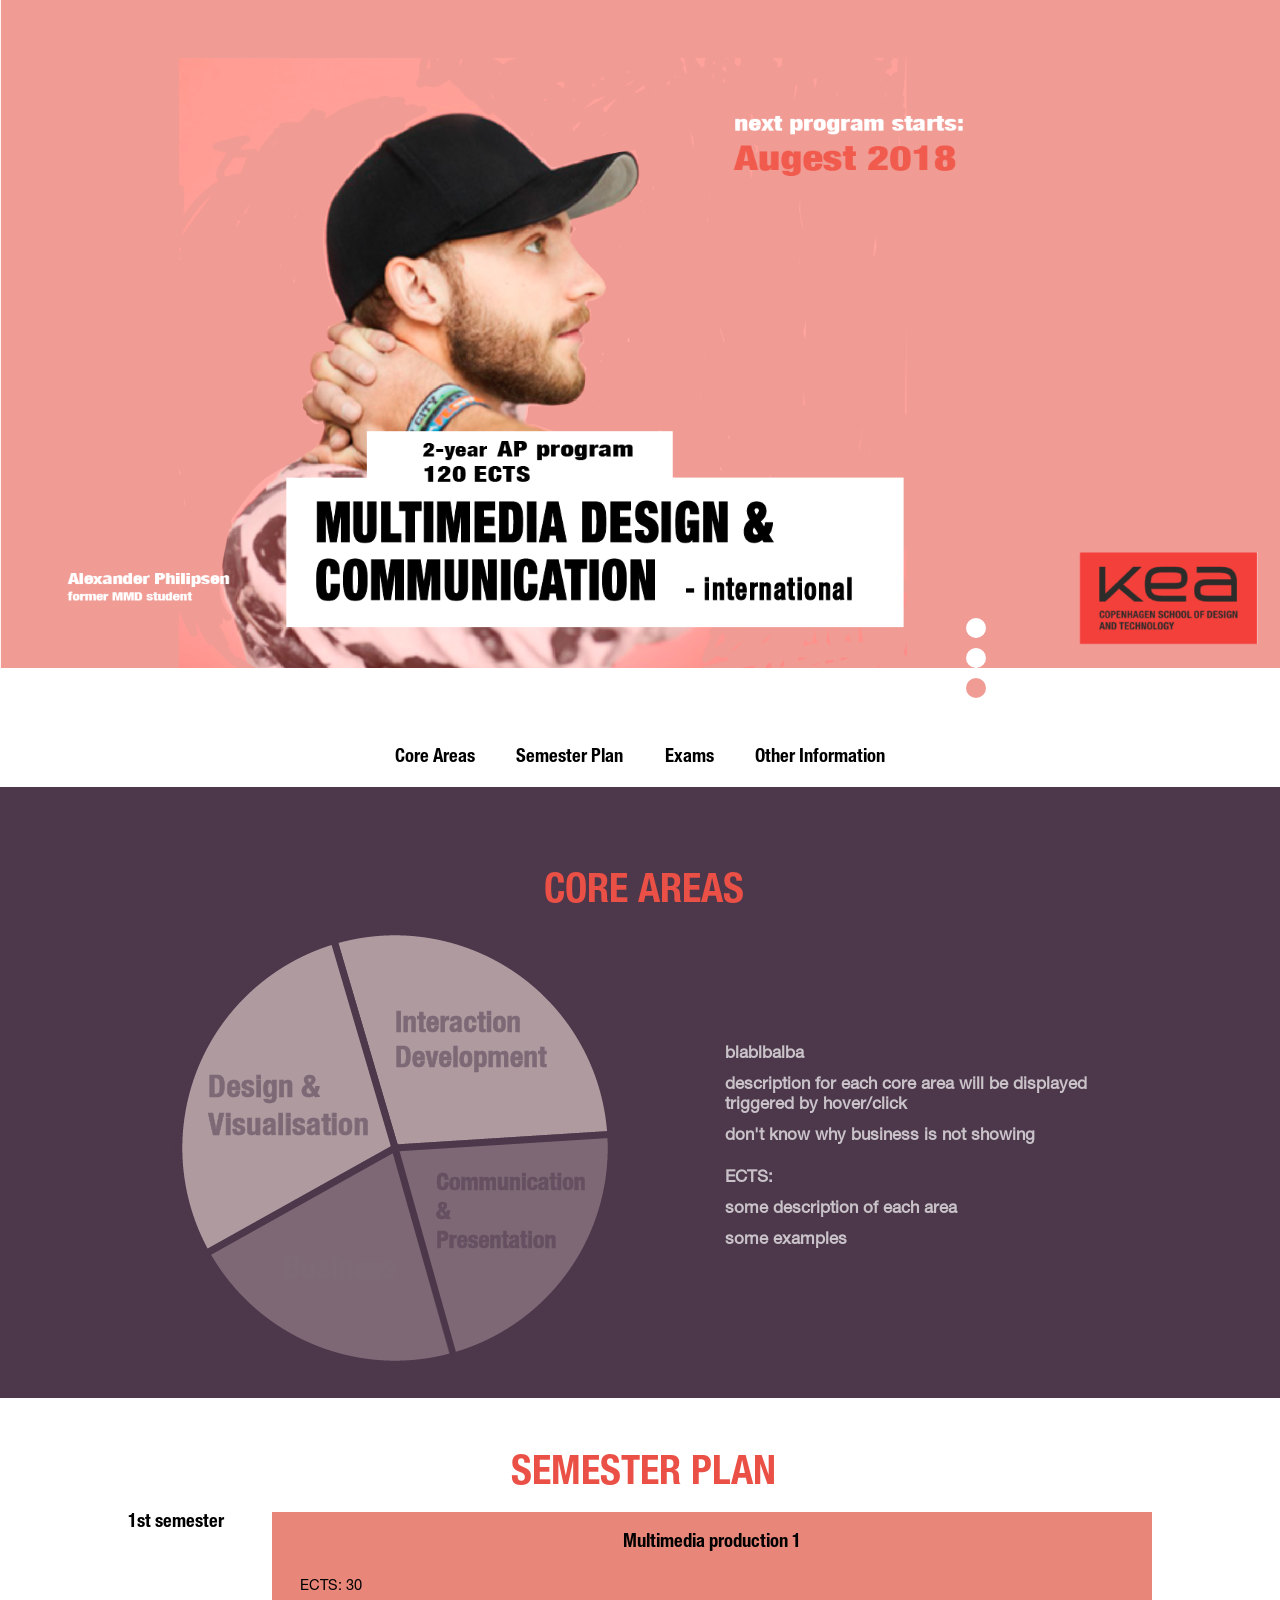
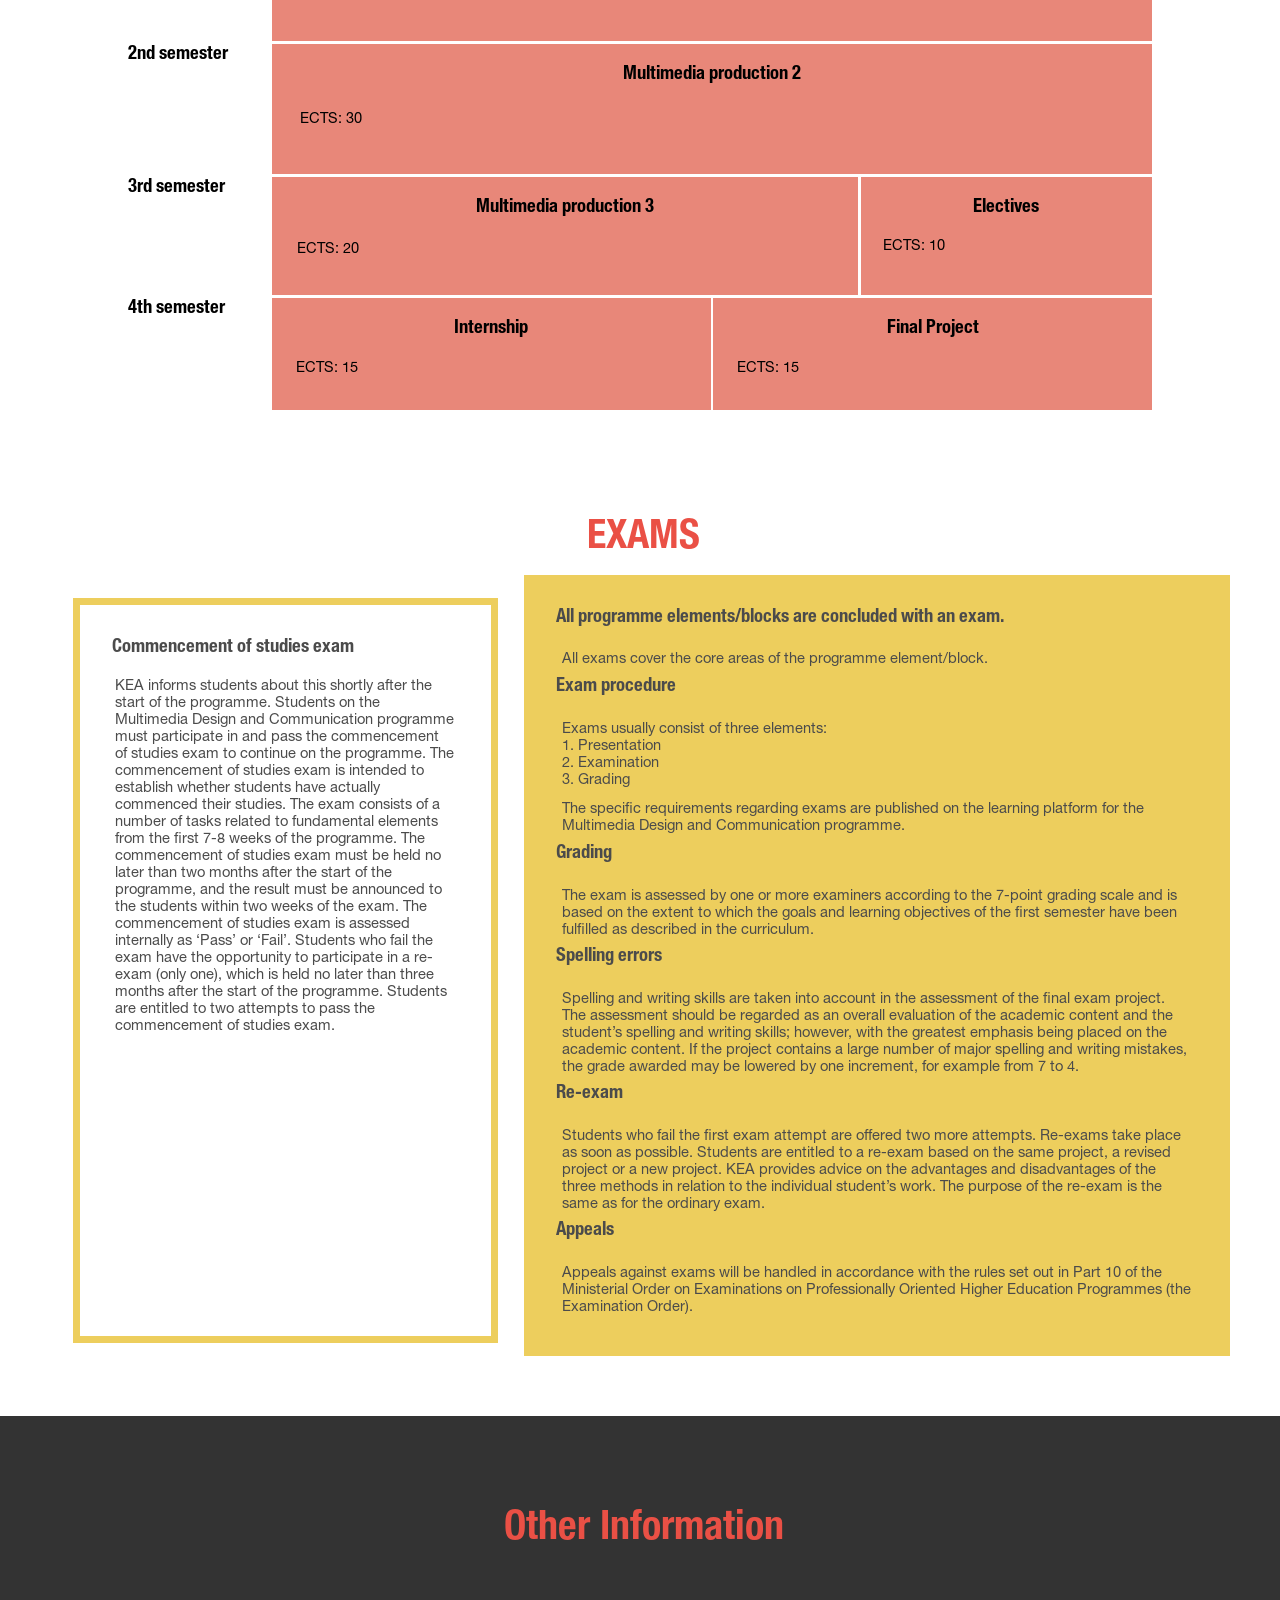
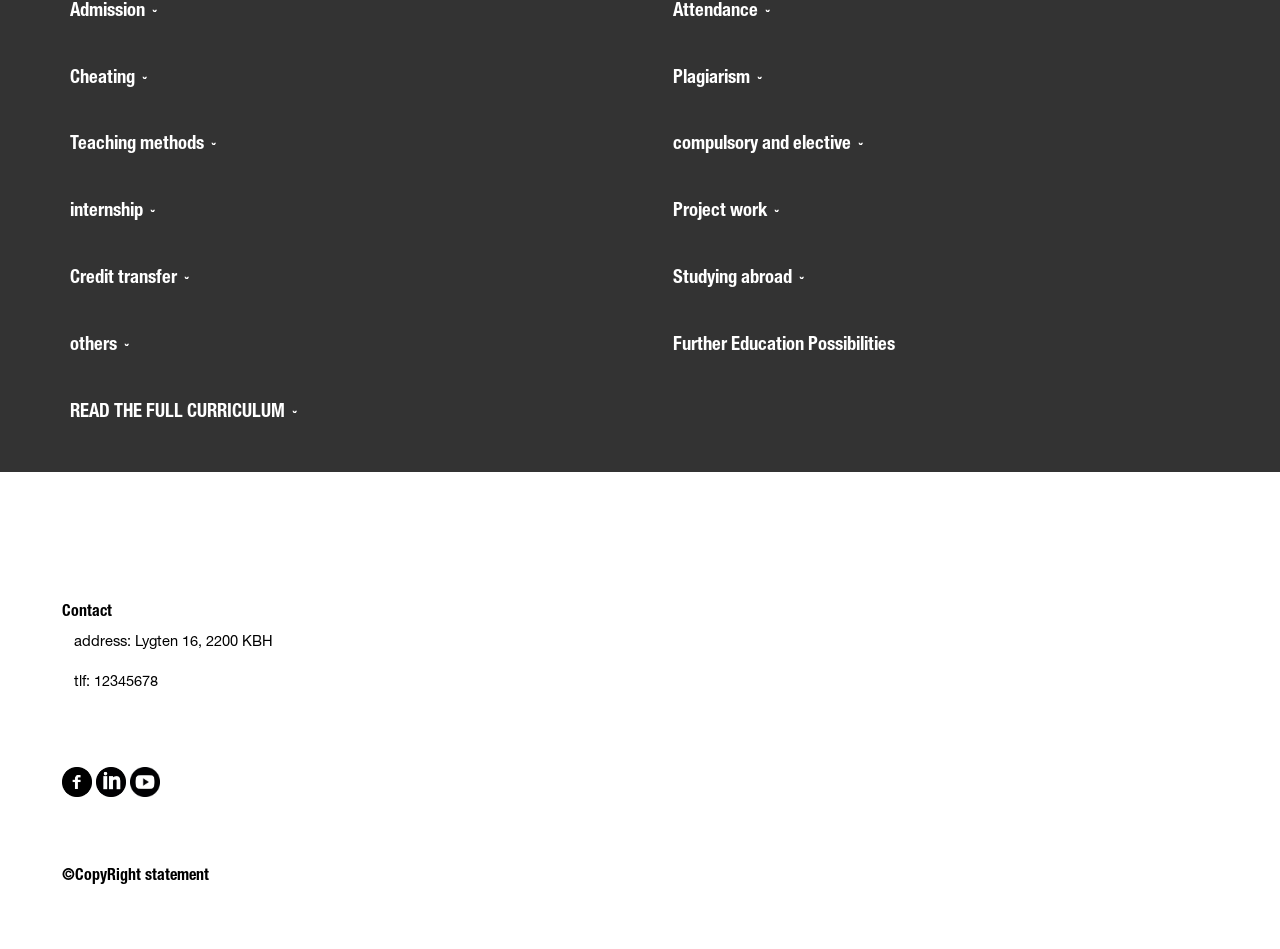
==== index.html @ 5b9b643d "changed: title of other info. added: gutter in other info section" ====
<!DOCTYPE html>
<html lang="">

<head>
  <meta charset="utf-8">
  <meta name="viewport"
    content="width=device-width, initial-scale=1.0">
  <title></title>
  <link rel="stylesheet"
    href="style.css">
</head>

<body>
  <div id="frontpage">
    <img src="img/bg-01.png" alt="official program cover image">
    <div class="dots">
        <div class="dot"></div>
        <div class="dot"></div>
        <div class="dot"></div>
    </div>
  </div>

  <nav>
    <ul>
      <li><a href="#coreAreas">Core Areas</a></li>
      <li><a href="#programStructure">Semester Plan</a></li>
      <li><a href="#exams">Exams</a></li>
      <li><a href="#additional">Other Information</a></li>
    </ul>
  </nav>


  <div id="coreAreas">

    <h1>CORE AREAS</h1>
   <!-- <div class="coreimg more">
        <h2>Design &amp; Visulisation</h2>
    </div>
    <div class="coreimg less">
        <h2>Communication &amp; Presentation</h2>
    </div>
    <div class="coreimg more">
        <h2>Interaction Development</h2>
    </div>
    <div class="coreimg less">
        <h2>Business</h2>
    </div> -->
    <img src="img/core-areas.png" alt="pie diagram about ects porpotions among core areas">
    <div class="core-description">
        <p>blablbalba </p>
        <p>description for each core area will be displayed triggered by hover/click</p>
        <p>don't know why business is not showing</p>
        <p></p>
        <p>ECTS: </p>
        <p>some description of each area</p>
        <p>some examples</p>
    </div>
  </div>

  <div id="programStructure">
    <h1>SEMESTER PLAN</h1>
    <div class="wrapper">


      <div class="first semester">
        <div>
          <h2>1st semester</h2>
          <section class="blocks"></section>
        </div>
      </div>
      <div class="second semester">
        <div>
          <h2>2nd semester</h2>
          <section class="blocks"></section>
        </div>
        <div class="hide details">
          <p class="x">x</p>
          <section class="core-area">
              <h5>Design and Visualisation</h5>
              <p>Summary = relevant theories, tools, methods and rules for the design and dev.. Of user-oriented design and user experiences. Methods for presenting data. Apply and combine media forms of expression for design and production of user experience in digital user interfaces. Apply methods and design processes, present solutions for the production and communication of digital user interfaces. Work with graphic materials, ensure consistent design and apply user-oriented approach in design process. Manage process documentation and communication in relation to stakeholders. Team work.</p>
              <p>Examples =  </p>
          </section>
          <section class="core-area">
              <h5>Interaction Development</h5>
              <p>Summary = relevant technologies. Current and central programming paradigms for developing user interfaces. Data formats and exchange of limited data sets, synchronously and asynchronously with server. Apply key programming principles, including control structures?, fucntions, variable for the development of digital user interfaces. Apply key tech. For handling and displaying content in the production of digital user interfaces. Apply key blahbalh and data formats for exchange and presentation of complex data sets in digital user interfaces. Team-work. Handle process documentation and communication in relation to stakeholders, including planning and documentation of MMD productions as well as data exchange via digital user interfaces</p>
              <p>Examples = </p>
          </section>
          <section class="core-area">
              <h5>Communication and Presentation</h5>
              <p>Summary = applying central theories, methods and tools to support digital user experiences, including test methods. Methods for user understanding and content production, including information architecture and digital media. participate in teams and contribute to the production of digital, user-oriented content and create user experiences in complex digital user interfaces.</p>
              <p>Examples = </p>
          </section>
          <section class="core-area">
                 <h5>Business</h5>
                  <p>Summary = understand the company’s external environment, including stakeholders, resource base. Tools applied in practice and use of data for optimisation of MMD production. Methods and tools related to project management and estimation of MMD productions. Plan and evaluate project management and quality assurance in team-based MMD productions. Emphasis on team.</p>
                  <p>Scrum, sprints? Kanban?</p>
          </section>
        </div>
      </div>
      <div class="third semester">
        <div>
          <h2>3rd semester</h2>
          <section class="blocks"></section>
        </div>
        <div class="hide details">
          <p class="x">x</p>
          <section class="core-area">
              <h5>Design and Visualisation</h5>
              <p>Summary = current international trends in digital design, methods for presenting data??, apply central international development trends to design, develop, adjust and maintain advanced digital user interfaces. Stay relevant/current.</p>
              <p>Examples =  </p>
          </section>
          <section class="core-area">
              <h5>Interaction Development</h5>
              <p>Summary = evaluate, define, select and apply central and current libraries and frameworks for (innovative) developing advanced digital user interfaces. Data structures, data formats and exchange of complex data sets with server. Apply key technologies, methods and data formats to the exchange and presentation of complex data sets in digital user interfaces. Communicate process to stakeholders.</p>
              <p>Examples = </p>
          </section>
          <section class="core-area">
              <h5>Communication and Presentation</h5>
              <p>Summary = apply central theory and methods for planning user interaction and communication in various media productions. Know international digital trends and use of digital media and technologies by different user groups - apply this to the planning and development of user experiences in advanced MMD productions. Assess, adjust and present solutions for innovative communication in advanced MMD productions. Communicate supoort of digital user experiences to stakeholders. Always stay current/relevant on new trends/methods and users application of technologies.</p>
              <p>Examples = </p>
          </section>
          <section class="core-area">
                 <h5>Business</h5>
                  <p>Summary = digital business models applied in practice? Budgeting of MMD productions. Assess and analyse data and present solutions as a basis for innovative development of MMD. assess, evaluate and communicate innovative methods in MMD production. Keep up to date, acquire new knowledge of business apsects that suppoer the development of advanced MMD production.</p>
                  <p>Examples = </p>
          </section>
          <section class="core-area elective">
              <h5>Electives</h5>
          </section>
        </div>
      </div>
      <div class="fourth semester">
        <div>
          <h2>4th semester</h2>
          <section class="blocks"></section>
        </div>
        <div class="hide details">
          <p class="x">x</p>
          <section class="core-area intern">
              <h5>Internship</h5>
          </section>
          <section class="core-area final-project">
              <h5>Final Project</h5>
          </section>
        </div>
      </div>


    </div>
  </div>

  <div id="exams">
    <h1>EXAMS</h1>
    <section class="exam exam1">
        <h2>Commencement of studies exam</h2>
    <p>KEA informs students about this shortly after the start of the programme. Students on the Multimedia Design and Communication programme must participate
      in and pass the commencement of studies exam to continue on the programme. The commencement of studies exam is intended to establish whether students have actually commenced their studies. The exam consists of a number of tasks related to fundamental
      elements from the first 7-8 weeks of the programme. The commencement of studies exam must be held no later than two months after the start of the programme, and the result must be announced to the students within two weeks of the exam. The commencement
      of studies exam is assessed internally as ‘Pass’ or ‘Fail’. Students who fail the exam have the opportunity to participate in a re-exam (only one), which is held no later than three months after the start of the programme. Students are entitled
      to two attempts to pass the commencement of studies exam.</p>
    </section>
    <section class="exam">
    <h3>All programme elements/blocks are concluded with an exam.</h3>
    <p>All exams cover the core areas of the programme element/block.</p>
     <h3>Exam procedure</h3>
     <p>Exams usually consist of three elements:<br> 1. Presentation<br> 2. Examination<br> 3. Grading</p>
     <p>The specific requirements regarding exams
      are published on the learning platform for the Multimedia Design and Communication programme.</p>
        <h3>Grading</h3>
      <p> The exam is assessed by one or more examiners according to the 7-point grading scale and is based on the extent to which the goals and learning objectives of the first semester have been fulfilled as described in the curriculum.</p>
        <h3>Spelling errors</h3>
      <p> Spelling and writing skills are taken into account in the assessment of the final exam project.<br> The assessment should be regarded as an overall evaluation of the academic content and the student’s spelling and writing skills; however, with
      the greatest emphasis being placed on the academic content. If the project contains a large number of major spelling and writing mistakes, the grade awarded may be lowered by one increment, for example from 7 to 4.</p>
        <h3>Re-exam</h3>
      <p> Students who fail the first exam attempt are offered two more attempts. Re-exams take place as soon as possible. Students are entitled to a re-exam based on the same project, a revised project or a new project. KEA provides advice on the advantages
      and disadvantages of the three methods in relation to the individual student’s work. The purpose of the re-exam is the same as for the ordinary exam.</p>
        <h3> Appeals</h3>
      <p> Appeals against exams will be handled in accordance with the rules set out in Part 10 of the Ministerial Order on Examinations on Professionally Oriented Higher Education Programmes (the Examination Order).</p>
    </section>
  </div>

  <div id="additional">
    <h1>Other Information</h1>
    <section>
        <h3>Admission<sub>&nbsp; &Hacek; &nbsp;</sub></h3>
        <p>Full information about admission can be found <a href="http://www.kea.dk/da/uddannelser/erhvervsakademiuddannelser/multimedia-design-and-communication/admission/" >HERE</a></p>
    </section>
    <section>
        <h3>Attendance<sub>&nbsp; &Hacek; &nbsp;</sub></h3>
        <p>There are no rules on mandatory attendance, but active enrolment rules and criteria apply.<br> Students must actively participate in study activities, compulsory projects and assignments, tests and exams in accordance with the conditions described
      in this curriculum and in applicable acts and ministerial orders. KEA regularly evaluates student activity. <br> To be considered active, students must participate in <br> • project start-up meetings;<br> • compulsory meetings with their supervisor/lecturer;<br>      • project work, including submission of assignments on the learning platform for the Multimedia Design and Communication programme;<br> • project presentations and evaluations;<br> • tests and exams as described in this curriculum;<br> • a number
      of compulsory assignments each semester. These assignments must be approved for students to be able to register for exams in the semester in question.<br> Students who are unable to participate in study activities due to documented illness or for
      other acceptable reasons must contact the administration for the Multimedia Design and Communication programme immediately. The administration will inform the student about the necessary procedures, including the need to obtain a medical certificate.
      Students must pay for any medical certificates themselves.</p>
    </section>
    <section>
        <h3>Cheating<sub>&nbsp; &Hacek; &nbsp;</sub></h3>
        <p>Students who cheat at an exam will be expelled from the exam. <br> In case of aggravating circumstances, students may be suspended from KEA for a long or short period of time. <br> In such event, students must be issued with a written warning
      stating that repeated cheating may result in permanent expulsion. <br> Cheating includes: <br> – obtaining unlawful help during an exam;<br> – providing unlawful help to other students during an exam;<br> – presenting other people’s work as one’s
      own; <br> – using materials and aids not permitted for the exam in question.<br> Expulsion from an exam due to cheating means that the awarded grade will be withdrawn, and the student will have used one exam attempt. <br> Students who exhibit disruptive
      behaviour during an exam may be ordered to leave the exam. In less serious cases, KEA will first warn the students.</p>
    </section>
    <section>
        <h3>Plagiarism<sub>&nbsp; &Hacek; &nbsp;</sub></h3>
        <p>Projects and other material in connection with exams must be prepared by the students independently. Students who unlawfully present other people’s work as being their own (plagiarism) or who use their own previously assessed work without stating
      the source will be expelled from the exam. <br> For
      information about plagiarism, see www.stopplagiat.nu.<br></p>
    </section>
    <section>
        <h3>Teaching methods<sub>&nbsp; &Hacek; &nbsp;</sub></h3>
        <p>The teaching is a combination of classroom instruction, lectures, workshops, study groups, exercises, major project work and not least guidance. The teaching is planned
      on the basis of relevant business practice and applied theory.<br> On the programme, teaching methods are used which are aimed at developing the students’ independence as well as their collaborative and innovative skills. <br> Practice-oriented learning<br> The teaching is interdisciplinary and practice-oriented. It primarily takes place in an open
      environment rather than the traditional classroom setting. The learning environment is designed to be flexible, so as to allow lecturers and students to meet in both formal and informal settings to handle interdisciplinary problems in connection
      with projects and tasks undertaken for public and private organisations.</p>
    </section>
    <section>
        <h3>compulsory and elective<sub>&nbsp; &Hacek; &nbsp;</sub></h3>
        <p>The core areas, courses and learning objectives are divided between three compulsory semesters to ensure the same academic/professional Curriculum for the Academy Profession Degree Programme in Multimedia Design and Communication
      Copenhagen School of Design and Technology 24 progression and level of complexity for all students. <br> The specialisation takes place in connection with the elective subjects in the third semester. </p>
    </section>
    <section>
        <h3>internship<sub>&nbsp; &Hacek; &nbsp;</sub></h3>
        <p>The internship in the fourth semester ensures
      that students acquire practical knowledge about the profession and learn how to handle practical issues. The final project in the fourth semester adds new perspectives to the student’s specialisation and internship through the application of academic
      theory and method to a practical issue.</p>
    </section>
    <section>
        <h3>Project work<sub>&nbsp; &Hacek; &nbsp;</sub></h3>
        <p>KEA places great emphasis on project work, on contact with the business community and on use of the latest technologies. The project-based working method provides students with important
      teamwork experience, and through working in a problem-oriented study environment, students acquire experience with the formulation of problem statements and problem solving. </p>
    </section>
    <section>
        <h3>Credit transfer<sub>&nbsp; &Hacek; &nbsp;</sub></h3>
        <p>Successfully completed
      programme elements are equivalent to the corresponding programme elements at other educational institutions offering the programme. <br> Students are obliged to provide information on completed programme elements from other Danish or foreign higher
      education programmes and on any employment for which credit transfer may be granted. On a case-by-case basis, KEA approves credit transfers based on completed programme elements and employment comparable to subjects, programme elements and internships.
      The decision is based on an academic evaluation.</p>
    </section>
    <section>
        <h3>Studying abroad<sub>&nbsp; &Hacek; &nbsp;</sub></h3>
        <p>KEA helps students find programmes at foreign educational institutions with learning objectives equivalent to the Multimedia Design and Communication programme.<br> Having
      passed the first-year exam, students can choose to complete either the entire programme or parts of it abroad. KEA offers multiple possibilities for international study, including the fourth semester internship. Information on partner institutions,
      international internships, credit transfers and procedures are published regularly by KEA.</p>
    </section>
    <section>
        <h3>others<sub>&nbsp; &Hacek; &nbsp;</sub></h3>
        <p>In so far as is relevant, the programme covers issues like entrepreneurship, environmental issues and the dynamics of intercultural encounters.<br>Academic/professional progression<br> The programme is structured around four core areas, which are further divided into a number of sub-topics, each with their own learning objectives.<br>Process and method are essential parts of the learning environment at all times and also form part of the basis for assessment in connection with tests and exams.<br> Motivation
      <br> An important requirement for completing the programme is active participation in classes, project work and guidance sessions. Students are expected to share in the responsibility for their own learning, which requires motivation and commitment,
      independence, plenty of initiative and critical thinking. This is a condition for students being able to actively participate in the organisation of their own work – not least in connection with projects.<br> </p>
    </section>
    <section>
        <h3>Further Education Possibilities</h3>
    </section>
    <section>
        <h3>READ THE FULL CURRICULUM<sub>&nbsp; &Hacek; &nbsp;</sub></h3>
        <p>Full text of Curriculum for the Academy Profession Degree Programme in Multimedia Design and Communication can be found<a href="http://www.kea.dk/fileadmin/user_upload/Uddannelser/Studieordninger/update_15/Curriculum_Multimedia_Design_and_Communication_August_2017.pdf">HERE</a></p>
    </section>
  </div>
<footer>
    <section class="contact">
        <h4>Contact</h4>
        <p>address: Lygten 16, 2200 KBH</p>
        <p>tlf: 12345678</p>
    </section>
    <section class="soMi">
        <img src="img/facebook-icon.png" alt="facebook icon">
        <img src="img/linkedin-icon.png" alt="linkedIn icon">
        <img src="img/youtube-icon.jpg" alt="youtube icon">
    </section>
    <section class="copyright">&copy;CopyRight statement</section>
</footer>

  <script src="script.js"></script>
</body>

</html>
---- style.css ----
* {
    margin: 0;
    padding: 0;
    box-sizing: border-box;
    --primary-color: rgb(234, 80, 69);
    --gutter: .75mm;
}
@font-face {
    font-family: "title";
    src: url("helvetica-neue-lt-std-bdcn.otf");
}
@font-face {
    font-family: "text";
    src: url("helvetica-neue-lt-std-roman.otf");
}
body {
    position: relative;
}
#frontpage {
    position: relative;
}
#frontpage img:first-child {
    width: 100%;
}
.dots {
    position: absolute;
    right: 23%;
    bottom: -26px;
}
.dot {
    margin-top: 10px;
    width: 20px;
    height: 20px;
    border-radius: 10px;
    background-color: white;
}
.dot:first-of-type {
    animation: dotFlash 4s ease infinite;
}
.dot:nth-of-type(2) {
    animation: dotFlash 4s 1s ease infinite;
}
.dot:last-of-type {
    background-color: #f09b94;
    animation: dotFlash 4s 2s ease infinite;
}
@keyframes dotFlash {
    15% {
        opacity: 0;
    }
    30% {
        opacity: 1;
    }
    100% {
        opacity: 1;
    }
}
img.logo {
    position: absolute;
    right: 0;
    bottom: 0;
}
#frontpage h1, #frontpage h2 {
    text-align: left;
    position: absolute;
    left: 5%;
    bottom: 130px;
    font-size: 50pt;
    background-color: white;
}
#frontpage h2 {
    bottom: 70px;
    font-size: 30pt;
    margin-left: 40px
}
li {
  list-style-type: none;
  display: inline-block;
}

a {
  text-decoration: none;
  color: black;
  margin: 1em;
}

a:hover {
  cursor: pointer;
}

nav {
    height: 70px;
    margin-top: 45px;
  text-align: center;
    padding: 30px;
    background-color: white;
    z-index: 11;
}

body>div {
    position: relative;
}
p,
h1 {
  padding: 1%;
  text-align: center;
  grid-column: 1/-1;
    font-family: "title", "arial", "sans-serif";
    font-size: 30pt;
    margin-top: 1em;
}
h1:not(#first), section.unfold a {
    color: var(--primary-color);
    margin-left: 7px;
}
h2, h3, li {
    font-family: "title", "arial", "sans-serif";
    font-size: 14pt;
    margin-bottom: 13pt;
}
#first~h2 {
    text-align: center;
}
p, span {
  margin-top: 0;
    font-family: "text", "arial", "sans-serif";
    font-size: 11pt;
    text-align: left;
}
#coreAreas {
  background-color: rgb(76, 55, 75);
    padding: 30px 70px;
  text-align: center;
  display: grid;
  grid-template-columns: 1fr 1fr;
    grid-column-gap: 50px;
    align-items: center;
}
#coreAreas img{
    cursor: pointer;
    justify-self: flex-end;
}
.core-description p {
    width: 80%;
    margin-left: 10%;
    color: rgba(255,255,255, .7);
    font-weight: bold;
    font-size: 17px;
}
.wrapper {
  position: relative;
  margin: 3%;
}
.semester {
    margin-bottom: var(--gutter);
}
.semester>div:not(.details) {
    display: grid;
    grid-template-columns: 9em 1fr;
}
.blocks {
    padding: 0;
    height: auto;
    display: grid;
    grid-gap: var(--gutter);
}
.block {

    background-color: #e88779/*rgb(255, 180, 170)*/;
    height: auto;
    padding: 20px;
}
.hide {
  display: none;
}

.details {
    width: calc(100% + 30px);
    position: relative;
    left: -15px;
}

.expand {
  font-size: 2em;
  margin: 0;
  cursor: pointer;
    animation: flash 2s ease infinite;
}

@keyframes flash {
    30% {
        opacity: 0;
    }
    100% {
        opacity: 1;
    }
}

.x {
    cursor: pointer;
    text-align: right;
    font-weight: bold;
    margin-right: 43px;
}

#exams {
    padding: 50px;
    display: grid;
    grid-template-columns: 4fr 6fr;
    grid-column-gap: var(--gutter);
}
.exam {
    height: auto;
    background-color: #e6ba19;
    opacity: .7;
    margin-bottom: 10px;
}
.exam1 {
    margin: 30px;
    outline: 7px solid #e6ba19;
    background-color: transparent;
}
#additional {
    background-color: #333;
    display: grid;
    grid-template-columns: 1fr;
    grid-gap: var(--gutter);
    padding: 3%;
}
#additional h3 {
    color: white;
}
#additional p {
    color: white;
    opacity: .8;
}
section {
    padding: 2em;
    height: 1em;
    overflow: hidden;
}
section.unfold {
    height: auto;
    background-color: #555;
}
sub {
    cursor: pointer;
}
section.core-area {
    height: auto;
}

footer {
    padding: 30px;
    position: relative;
    top: 70px;
    font-family: "title", "arial", "sans-serif";
    display: grid;
}
footer section {
    height: auto;
}
footer img {
    width: 30px;
    cursor: pointer;
}
@media screen and (min-width: 700px) {
    .wrapper {
        margin: 0 10%;
    }
    #additional {
        grid-template-columns: 1fr 1fr;
    }

}
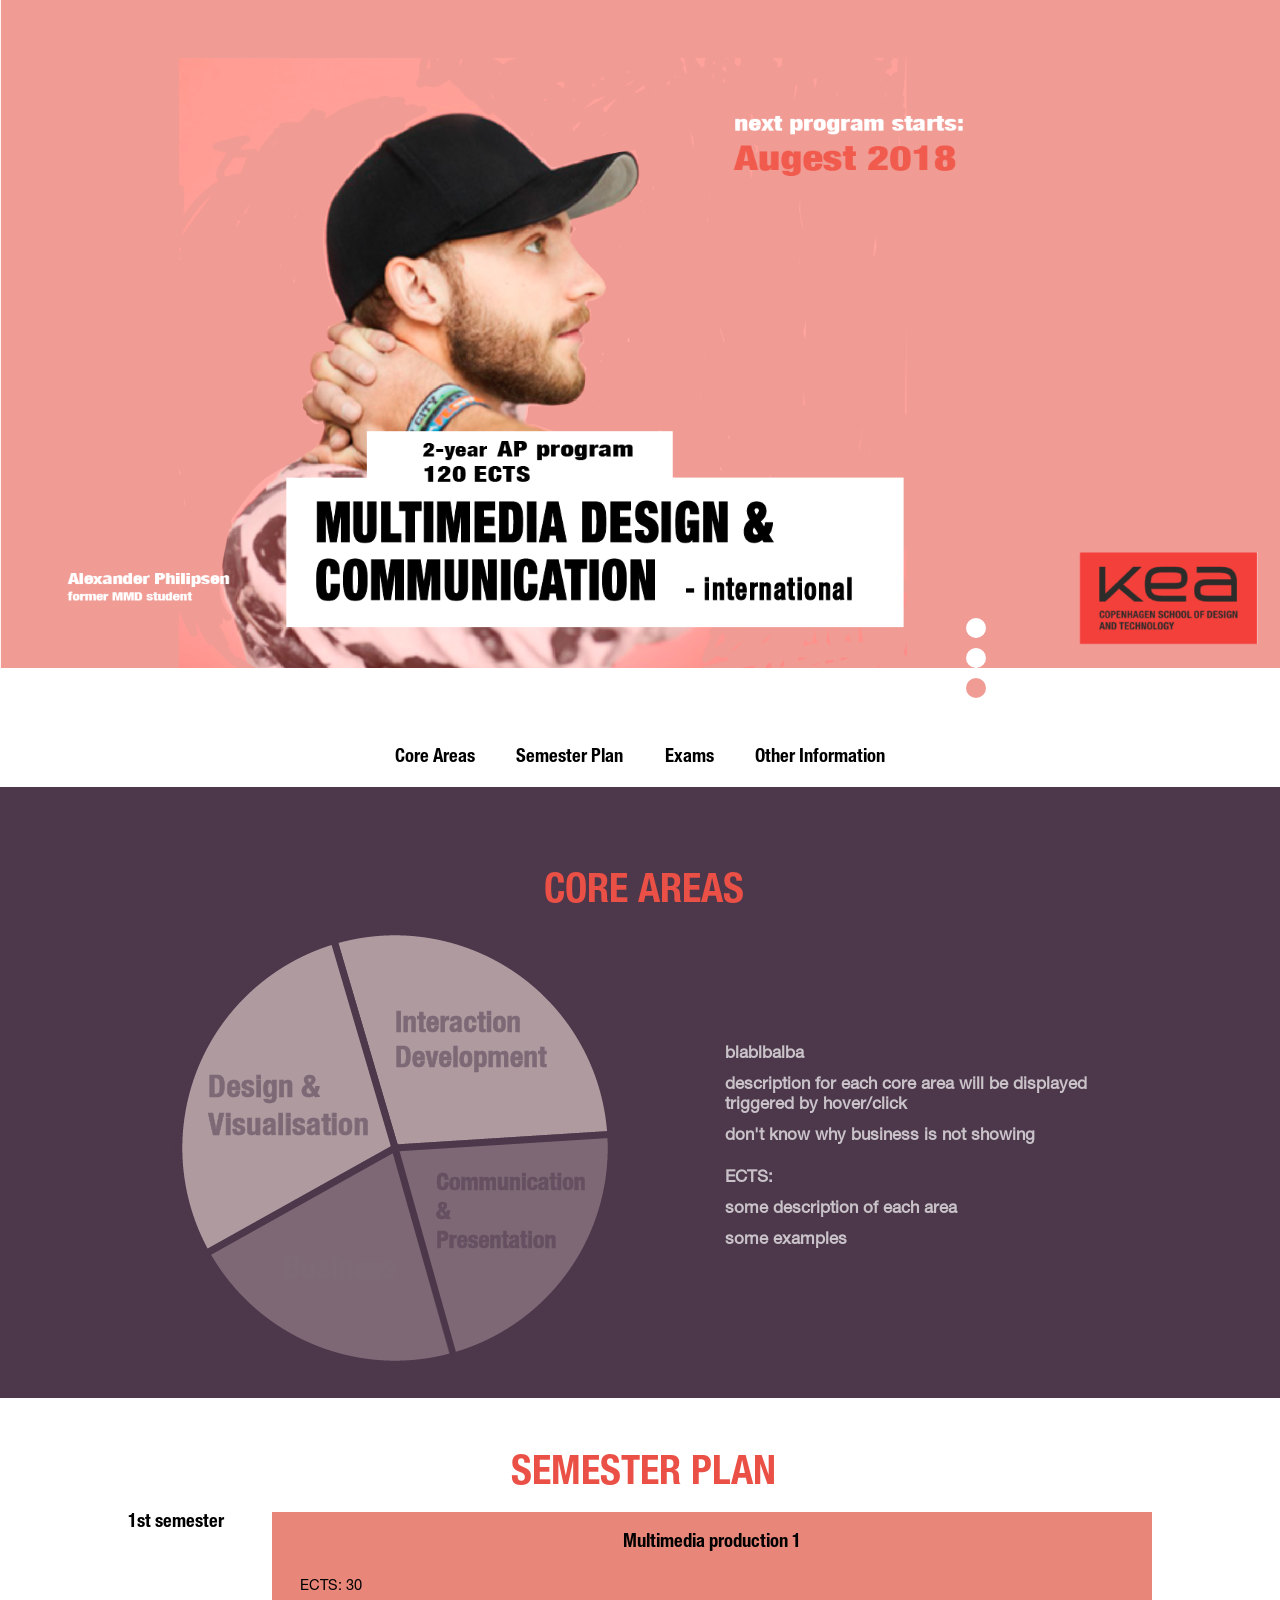
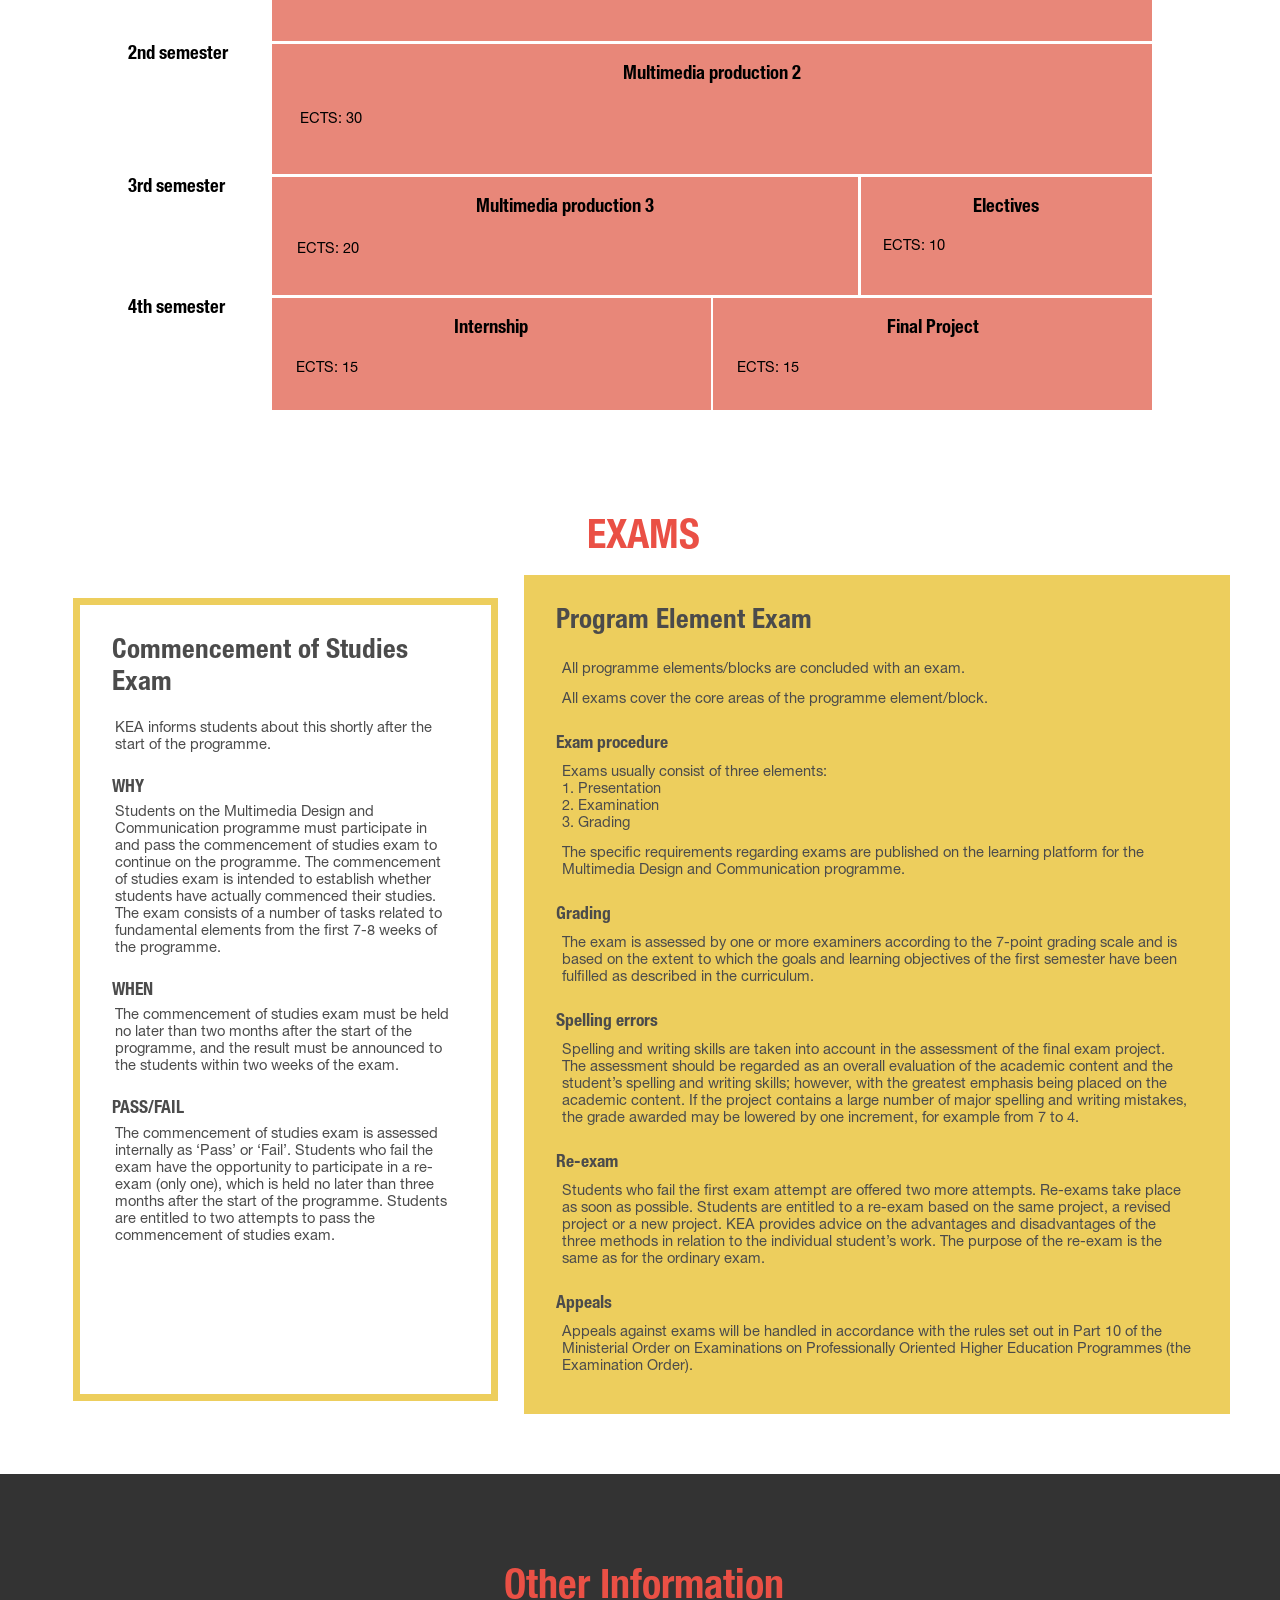
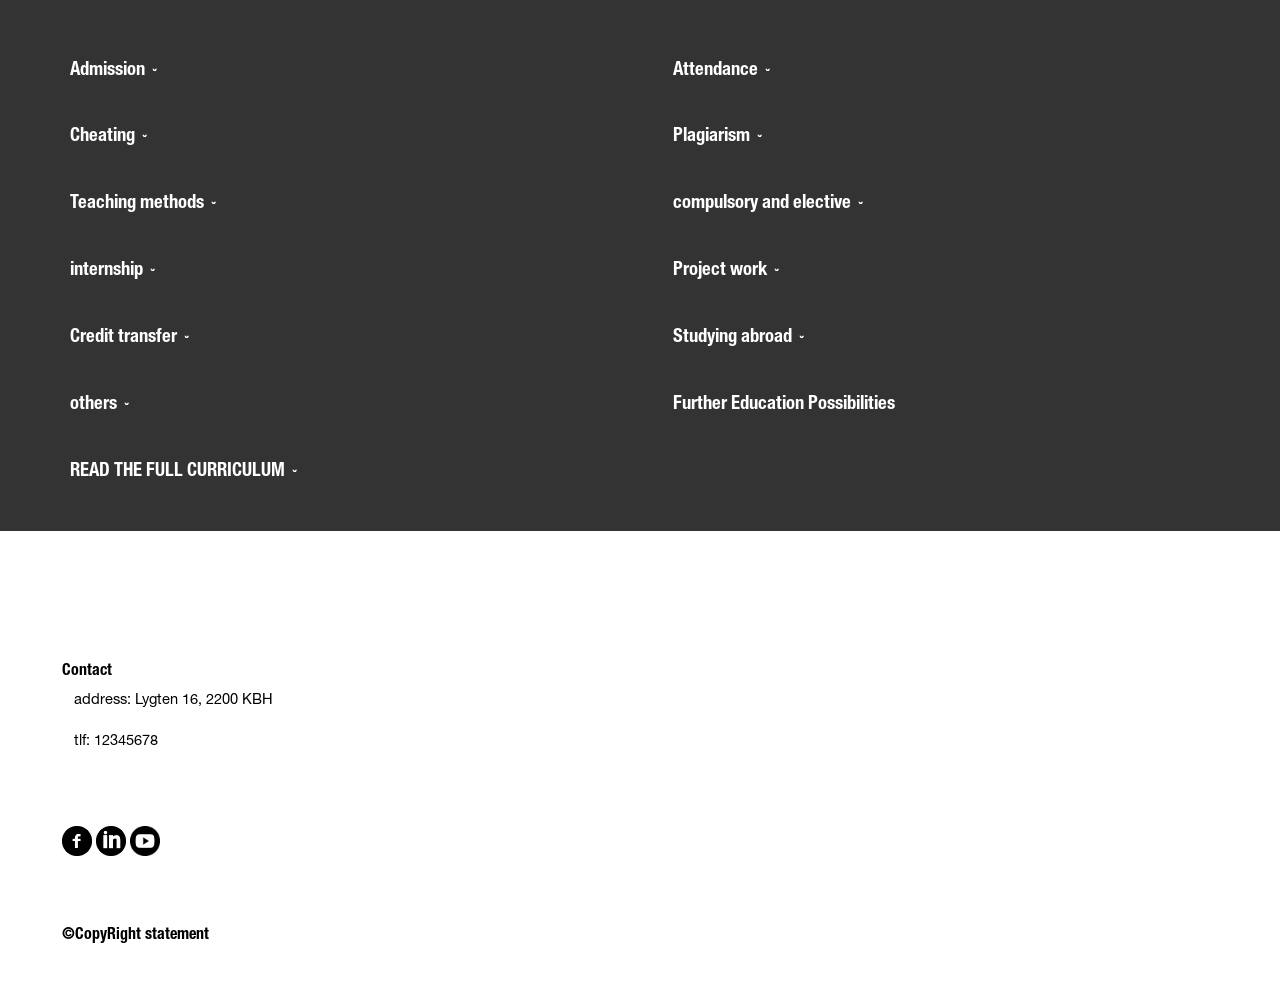
==== commit 7dcb78d9: "changed: exams font hirachy" ====
--- a/index.html
+++ b/index.html
@@ -152,16 +152,18 @@
   <div id="exams">
     <h1>EXAMS</h1>
     <section class="exam exam1">
-        <h2>Commencement of studies exam</h2>
-    <p>KEA informs students about this shortly after the start of the programme. Students on the Multimedia Design and Communication programme must participate
-      in and pass the commencement of studies exam to continue on the programme. The commencement of studies exam is intended to establish whether students have actually commenced their studies. The exam consists of a number of tasks related to fundamental
-      elements from the first 7-8 weeks of the programme. The commencement of studies exam must be held no later than two months after the start of the programme, and the result must be announced to the students within two weeks of the exam. The commencement
-      of studies exam is assessed internally as ‘Pass’ or ‘Fail’. Students who fail the exam have the opportunity to participate in a re-exam (only one), which is held no later than three months after the start of the programme. Students are entitled
-      to two attempts to pass the commencement of studies exam.</p>
+        <h2>Commencement of Studies Exam</h2>
+        <p>KEA informs students about this shortly after the start of the programme. </p>
+        <h3>WHY</h3>
+        <p>Students on the Multimedia Design and Communication programme must participate in and pass the commencement of studies exam to continue on the programme. The commencement of studies exam is intended to establish whether students have actually commenced their studies. The exam consists of a number of tasks related to fundamental elements from the first 7-8 weeks of the programme. </p>
+        <h3>WHEN</h3>
+        <p>The commencement of studies exam must be held no later than two months after the start of the programme, and the result must be announced to the students within two weeks of the exam. </p>
+        <h3>PASS/FAIL</h3><p>The commencement of studies exam is assessed internally as ‘Pass’ or ‘Fail’. Students who fail the exam have the opportunity to participate in a re-exam (only one), which is held no later than three months after the start of the programme. Students are entitled to two attempts to pass the commencement of studies exam.</p>
     </section>
     <section class="exam">
-    <h3>All programme elements/blocks are concluded with an exam.</h3>
-    <p>All exams cover the core areas of the programme element/block.</p>
+        <h2>Program Element Exam</h2>
+        <p>All programme elements/blocks are concluded with an exam.</p>
+        <p>All exams cover the core areas of the programme element/block.</p>
      <h3>Exam procedure</h3>
      <p>Exams usually consist of three elements:<br> 1. Presentation<br> 2. Examination<br> 3. Grading</p>
      <p>The specific requirements regarding exams
--- a/style.css
+++ b/style.css
@@ -209,6 +209,14 @@
     grid-template-columns: 4fr 6fr;
     grid-column-gap: var(--gutter);
 }
+#exams h2 {
+    font-size: 1.7em;
+}
+#exams h3 {
+    font-size: 1.1em;
+    margin-top: 1em;
+    margin-bottom: .2em;
+}
 .exam {
     height: auto;
     background-color: #e6ba19;
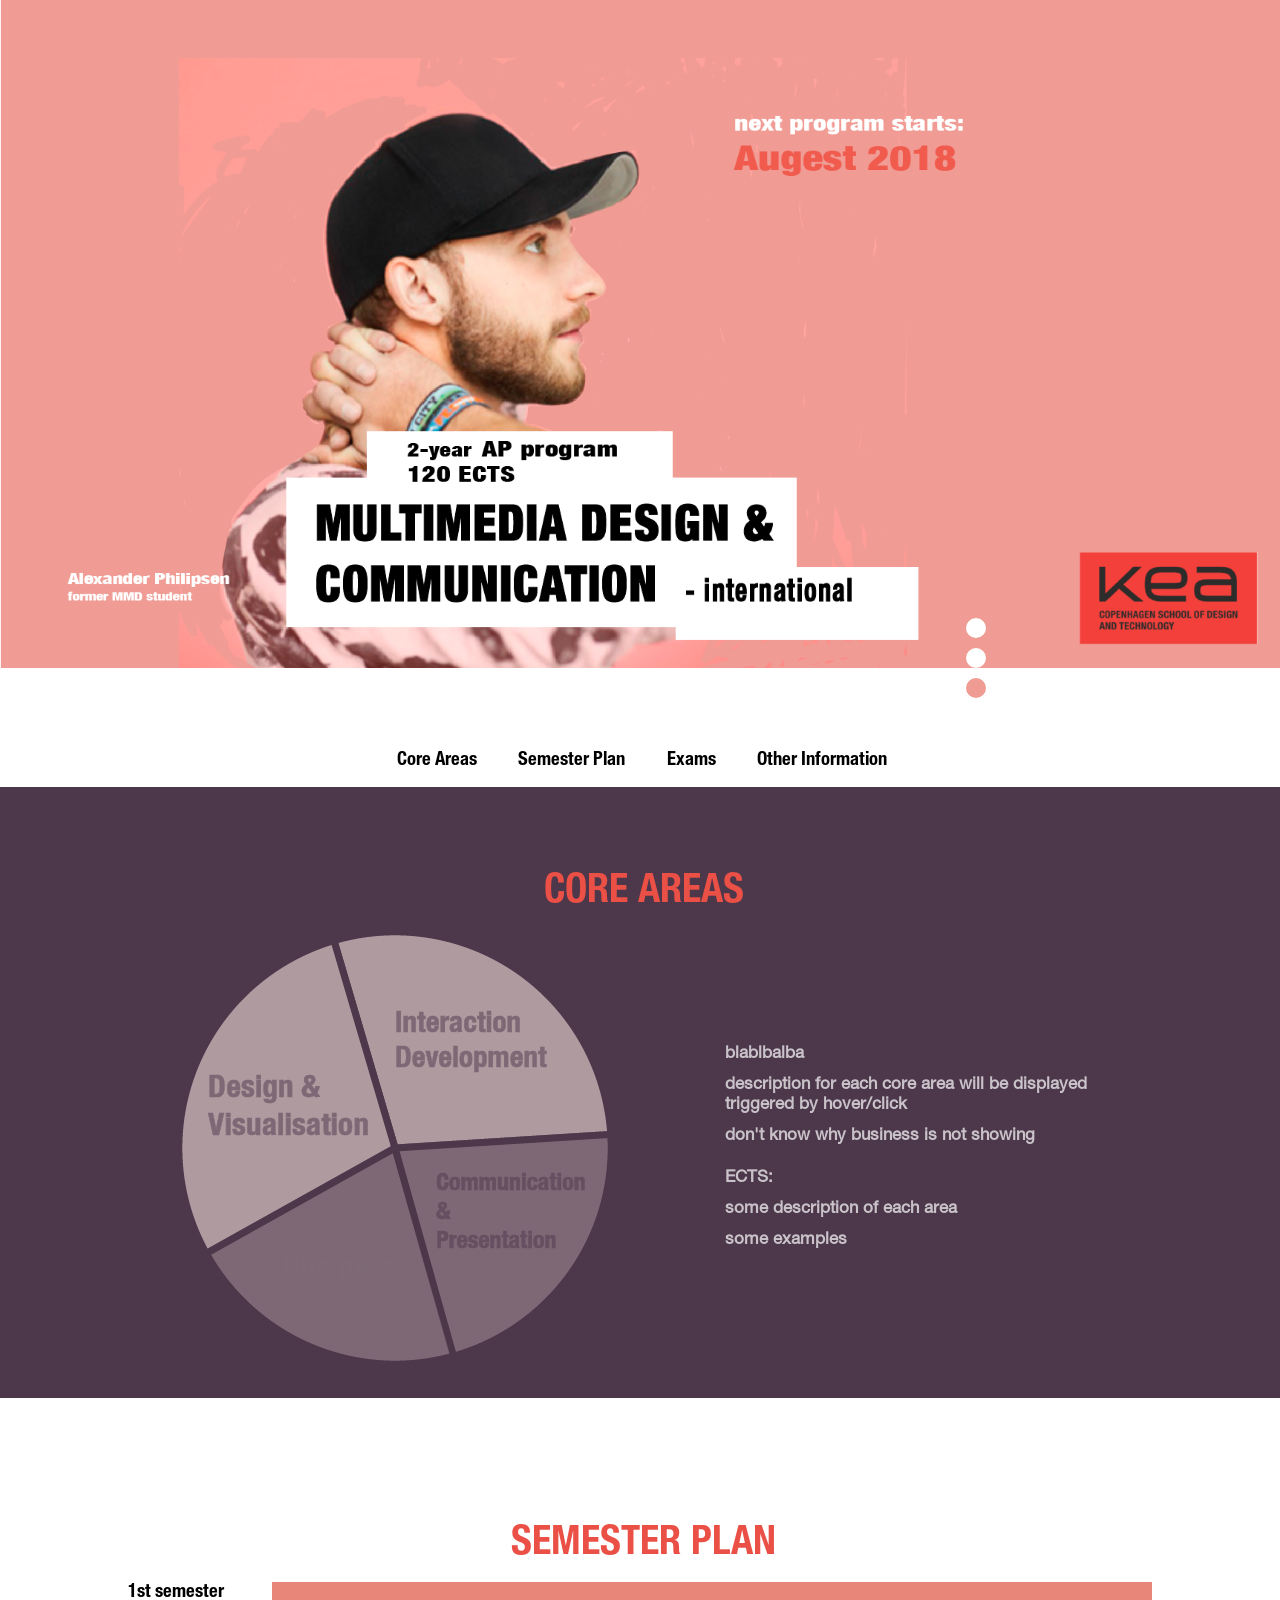
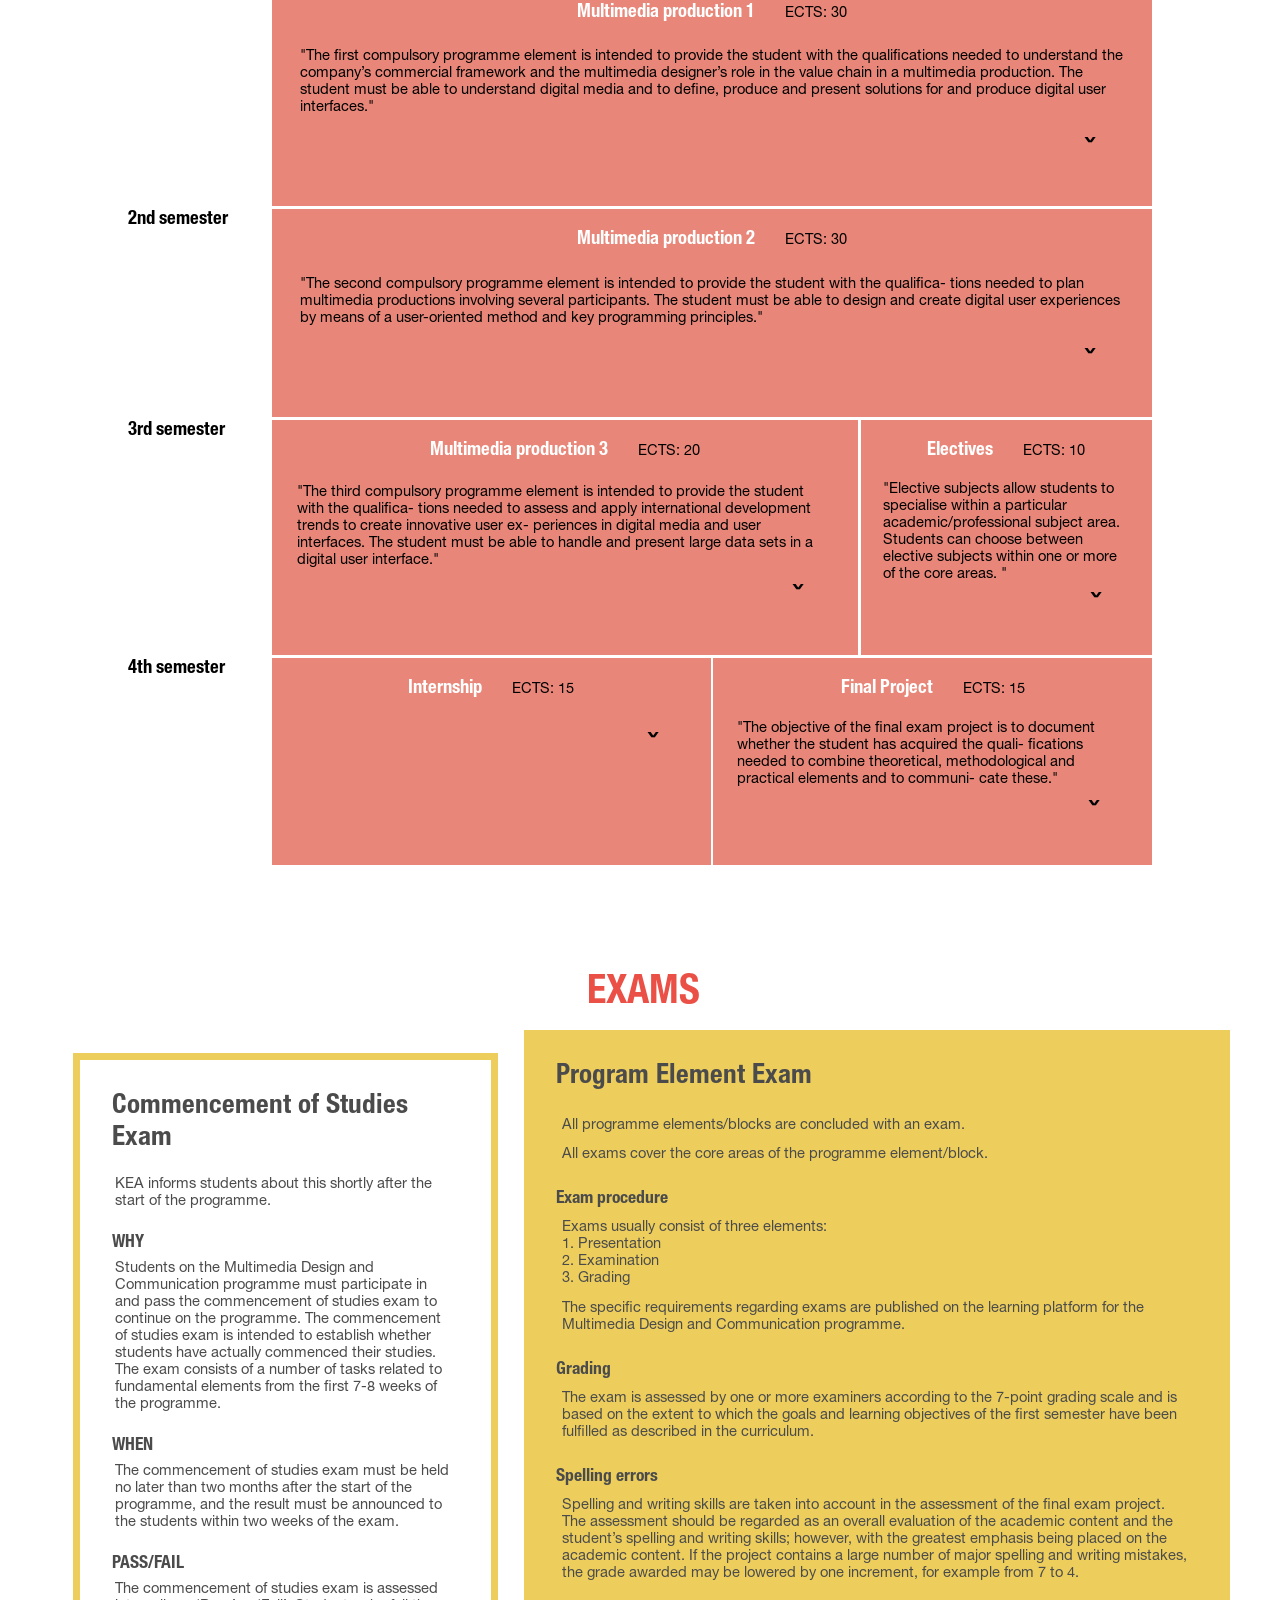
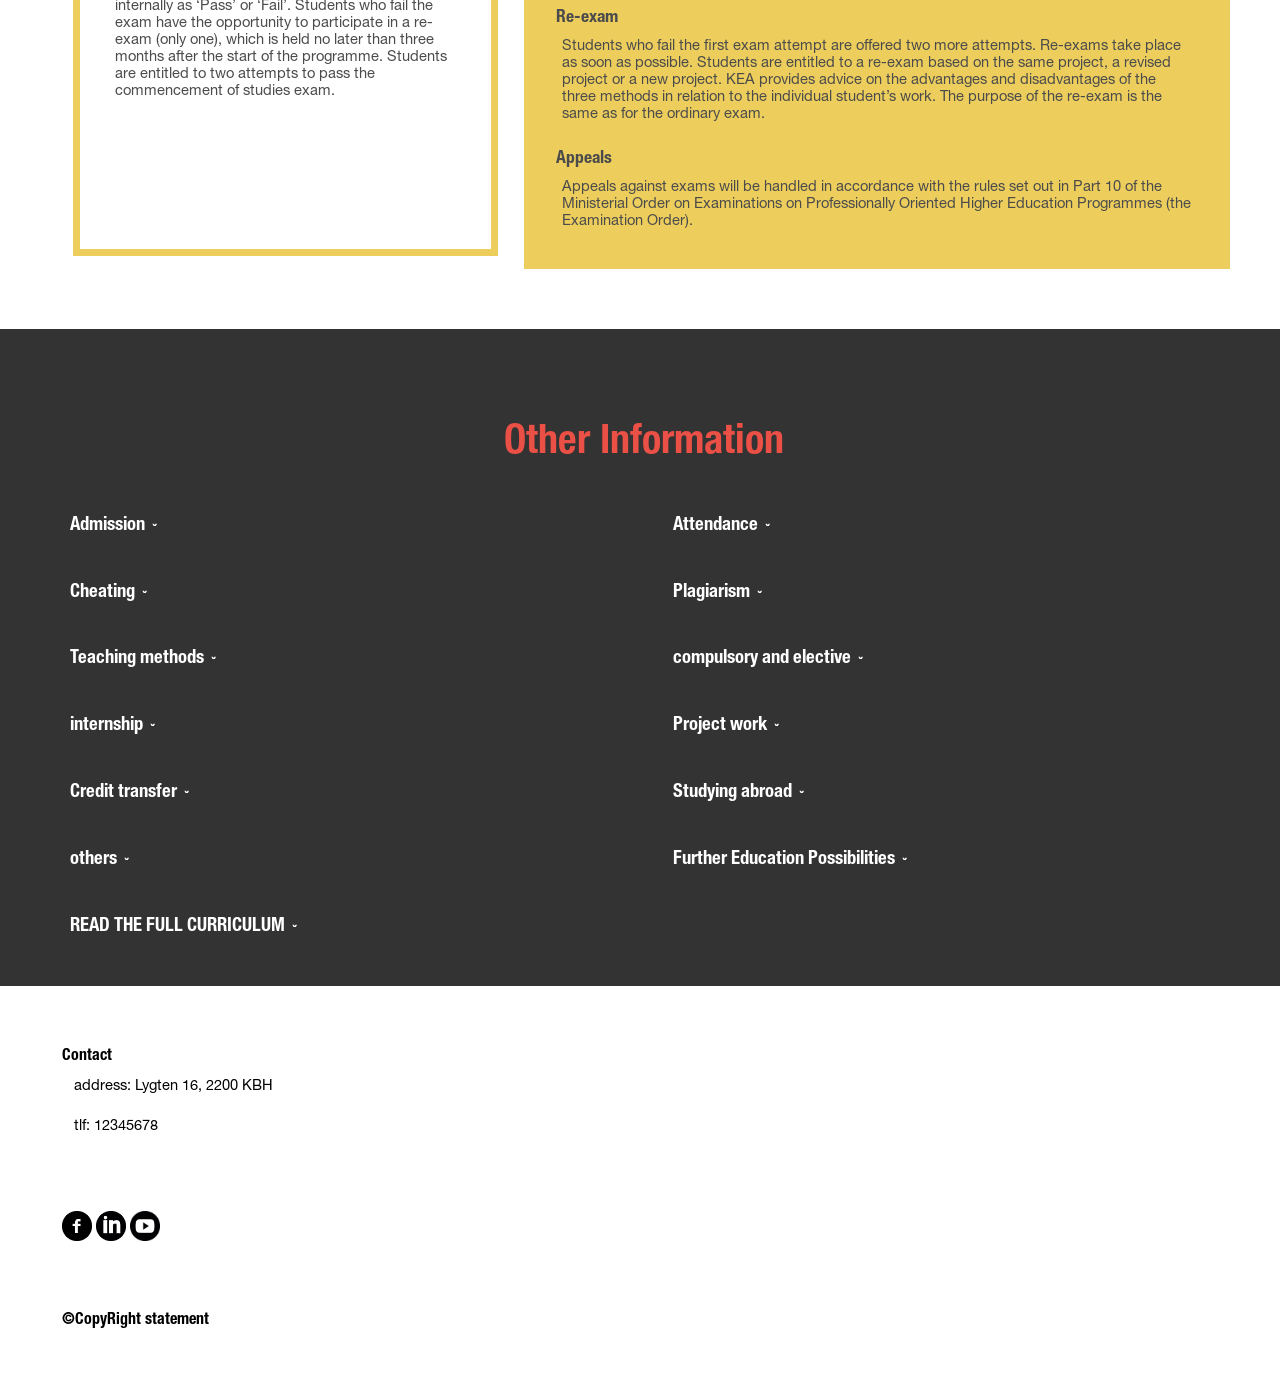
==== commit 8e4af695: "added: kea logo and search in the nav bar" ====
--- a/index.html
+++ b/index.html
@@ -22,10 +22,12 @@
 
   <nav>
     <ul>
+     <li class="kea-logo"><img src="img/kea-logo-without-text-blk.png" alt="kea logo english version"></li>
       <li><a href="#coreAreas">Core Areas</a></li>
       <li><a href="#programStructure">Semester Plan</a></li>
       <li><a href="#exams">Exams</a></li>
       <li><a href="#additional">Other Information</a></li>
+      <li class="search">SEARCH ___________</li>
     </ul>
   </nav>
 
@@ -73,7 +75,7 @@
           <h2>2nd semester</h2>
           <section class="blocks"></section>
         </div>
-        <div class="hide details">
+<!--        <div class="hide details">
           <p class="x">x</p>
           <section class="core-area">
               <h5>Design and Visualisation</h5>
@@ -95,14 +97,14 @@
                   <p>Summary = understand the company’s external environment, including stakeholders, resource base. Tools applied in practice and use of data for optimisation of MMD production. Methods and tools related to project management and estimation of MMD productions. Plan and evaluate project management and quality assurance in team-based MMD productions. Emphasis on team.</p>
                   <p>Scrum, sprints? Kanban?</p>
           </section>
-        </div>
+        </div> -->
       </div>
       <div class="third semester">
         <div>
           <h2>3rd semester</h2>
           <section class="blocks"></section>
         </div>
-        <div class="hide details">
+<!--        <div class="hide details">
           <p class="x">x</p>
           <section class="core-area">
               <h5>Design and Visualisation</h5>
@@ -127,14 +129,14 @@
           <section class="core-area elective">
               <h5>Electives</h5>
           </section>
-        </div>
+        </div> -->
       </div>
       <div class="fourth semester">
         <div>
           <h2>4th semester</h2>
           <section class="blocks"></section>
         </div>
-        <div class="hide details">
+<!--        <div class="hide details">
           <p class="x">x</p>
           <section class="core-area intern">
               <h5>Internship</h5>
@@ -142,10 +144,8 @@
           <section class="core-area final-project">
               <h5>Final Project</h5>
           </section>
-        </div>
-      </div>
-
-
+        </div> -->
+      </div>
     </div>
   </div>
 
@@ -251,7 +251,7 @@
       independence, plenty of initiative and critical thinking. This is a condition for students being able to actively participate in the organisation of their own work – not least in connection with projects.<br> </p>
     </section>
     <section>
-        <h3>Further Education Possibilities</h3>
+        <h3>Further Education Possibilities<sub>&nbsp; &Hacek; &nbsp;</sub></h3>
     </section>
     <section>
         <h3>READ THE FULL CURRICULUM<sub>&nbsp; &Hacek; &nbsp;</sub></h3>
--- a/style.css
+++ b/style.css
@@ -96,7 +96,31 @@
     background-color: white;
     z-index: 11;
 }
-
+.kea-logo img {
+    height: 3em;
+    position: absolute;
+    top: .5em;
+    left: .5em;
+    opacity: 0;
+}
+.kea-logo img.show {
+    animation: showLogoSearch 1s ease forwards;
+}
+.search {
+    position: absolute;
+    right: 1em;
+    bottom: 0;
+    font-size: .7em;
+    opacity: 0;
+}
+.search.show {
+    animation: showLogoSearch 1s ease forwards;
+}
+@keyframes showLogoSearch {
+    to {
+        opacity: 1;
+    }
+}
 body>div {
     position: relative;
 }
@@ -175,6 +199,9 @@
 }
 
 .details {
+    height: 250px;
+    overflow: scroll;
+    cursor: s-resize;
     width: calc(100% + 30px);
     position: relative;
     left: -15px;
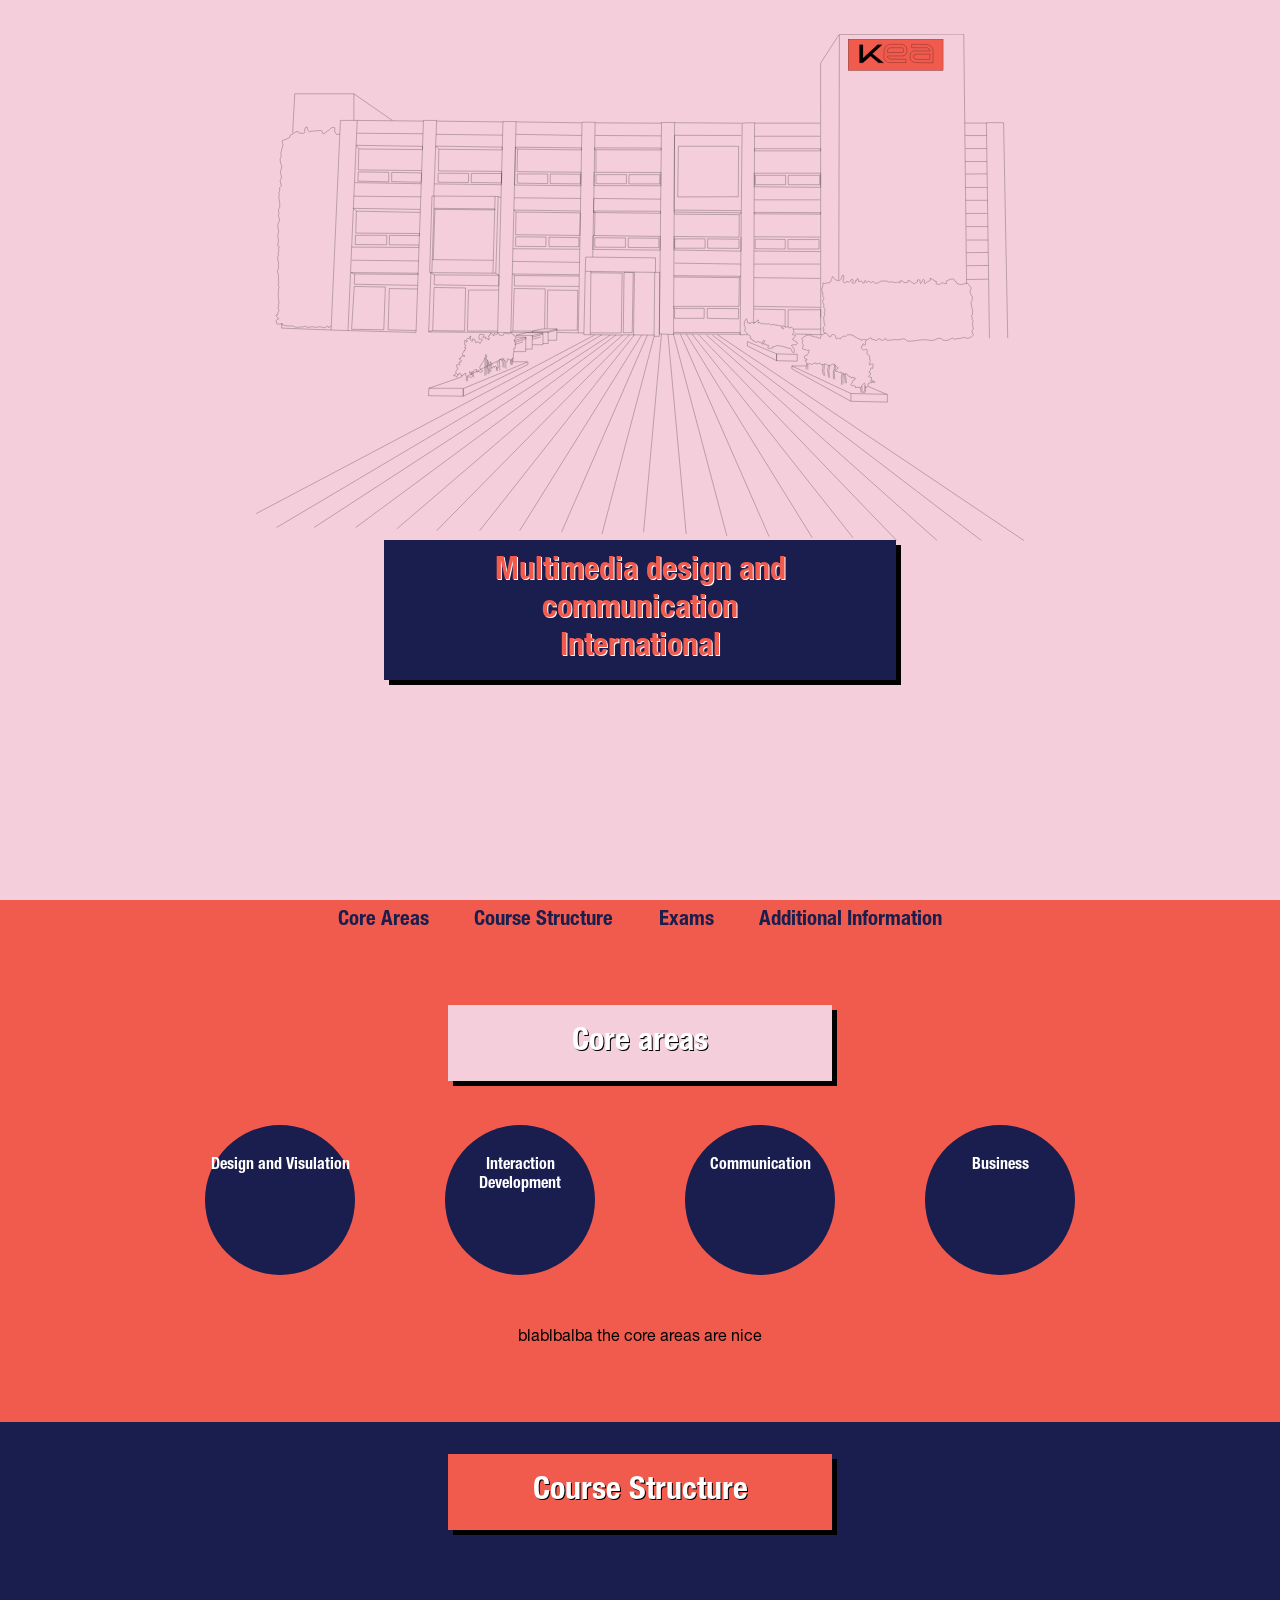
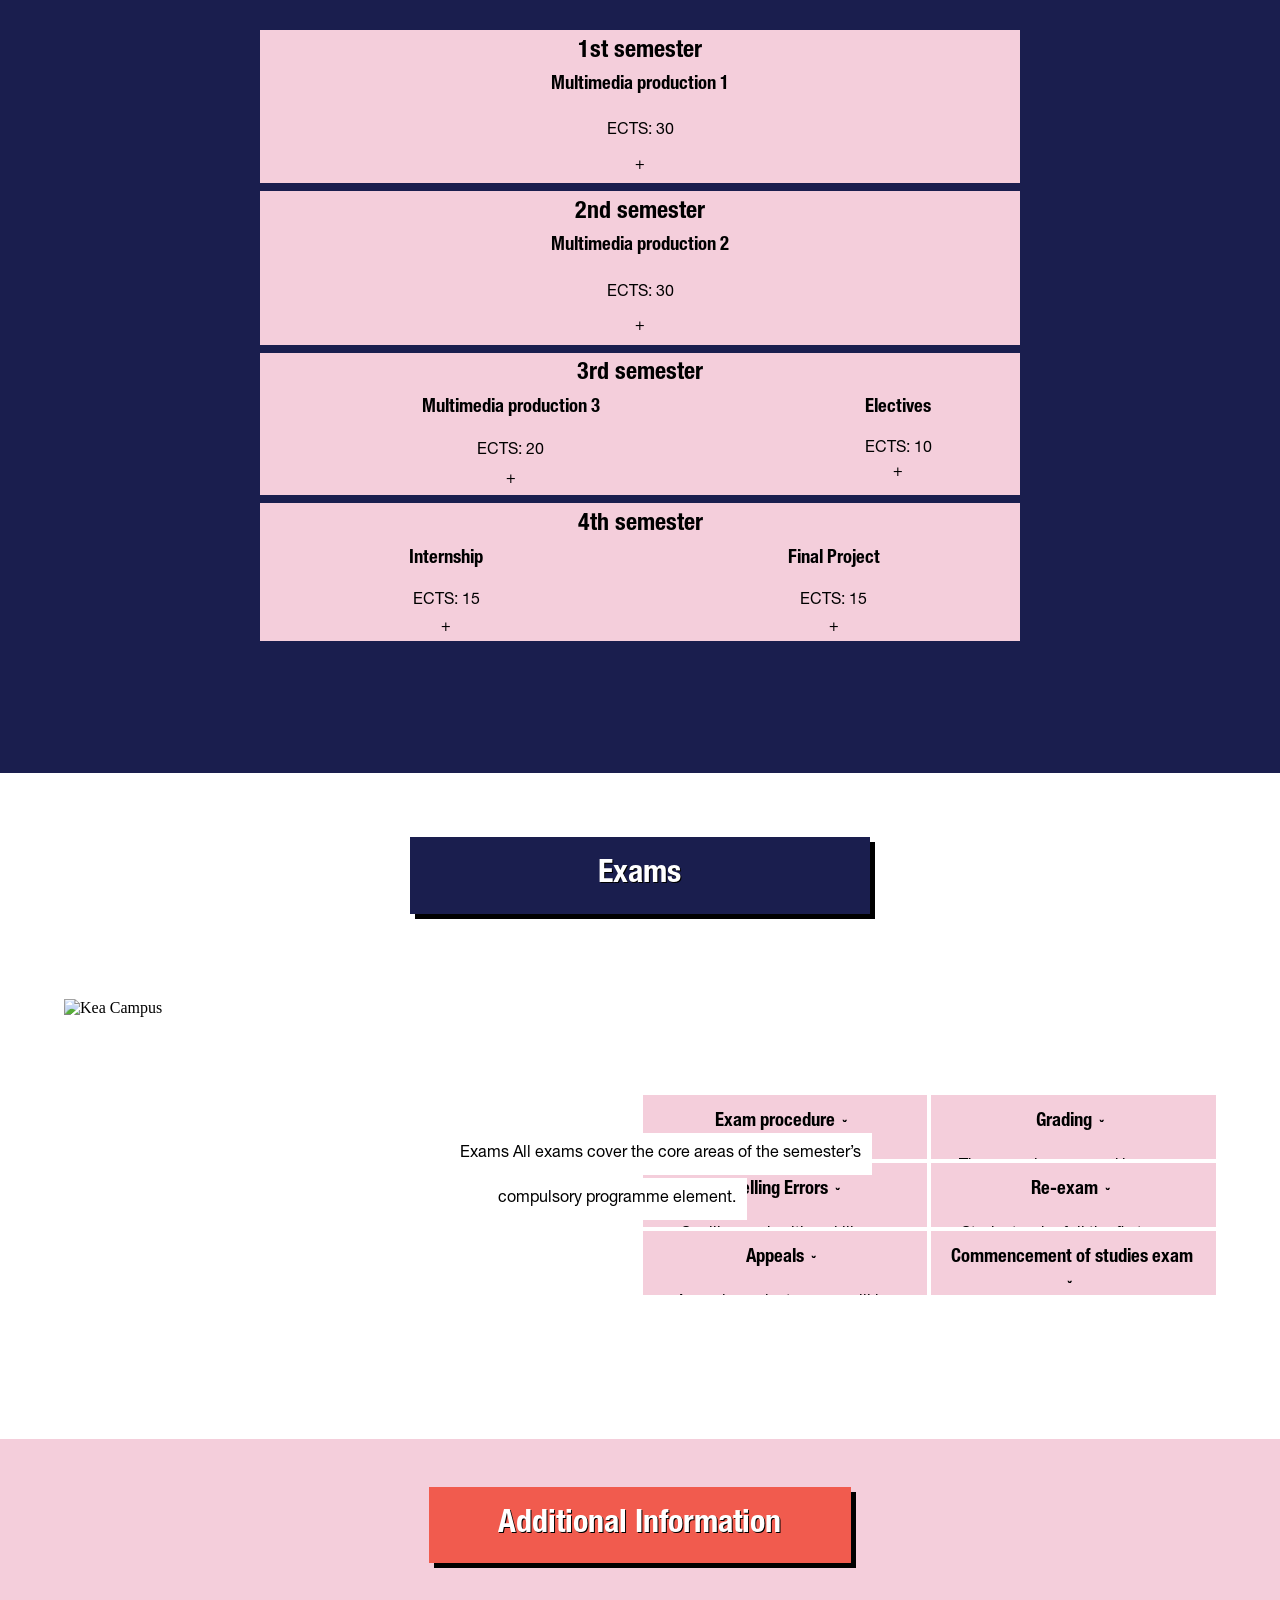
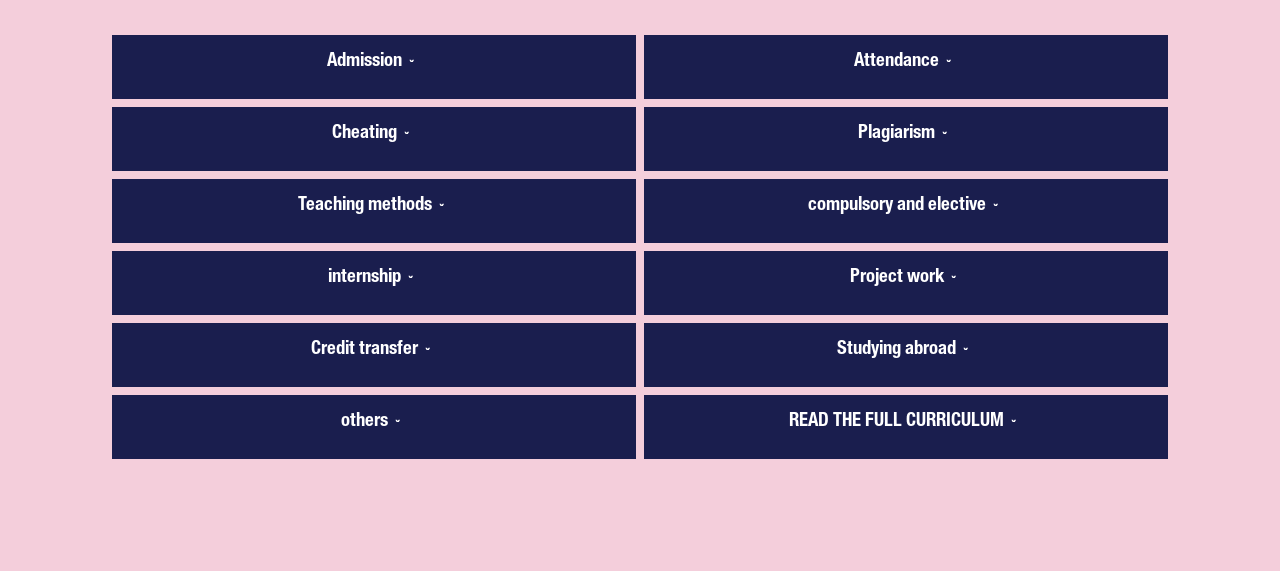
==== commit 2260bd42: "sticky header and  css" ====
--- a/index.html
+++ b/index.html
@@ -12,55 +12,39 @@
 
 <body>
   <div id="frontpage">
-    <img src="img/bg-01.png" alt="official program cover image">
-    <div class="dots">
-        <div class="dot"></div>
-        <div class="dot"></div>
-        <div class="dot"></div>
-    </div>
+    <img src=""
+      alt="">
+
+
+  <svg id="Layer_3" data-name="Layer 3" xmlns="http://www.w3.org/2000/svg" viewBox="0 0 3172.33 2092.7"><defs><style>.cls-1,.cls-3{fill:#f15b4e;}.cls-1,.cls-2,.cls-4{stroke:#000;stroke-miterlimit:10;}.cls-4{fill:none;}</style></defs><title>kea-camp5</title><rect class="cls-1" x="2446.04" y="21.75" width="392" height="129"/><polygon class="cls-2" points="2507.04 100.25 2507.04 44.75 2493.04 44.75 2493.04 119.25 2507.04 119.25 2538.54 91.25 2571.54 119.25 2592.54 119.25 2546.04 82 2586.04 44.75 2567.54 44.75 2507.04 100.25"/><path pathLength="1" class=" draw cls-2" d="M2608,365.62h60.17s20.16.67,20.08-17.08V335.37s-3.5-17.75-23.08-17.58h-43.67s-26.67-.17-27.33,30.42l-.5,23.75s-.17,20.75,25.91,21.08h65.5l-.08-13.67L2621.3,379S2606.22,378.21,2608,365.62Z" transform="translate(0.23 -275.04)"/><path pathLength="1" class=" draw cls-2" d="M2723.55,344.54c-21.75-.75-21.75,17.75-21.75,17.75v14.25c4.75,16.5,23.5,16.5,23.5,16.5l71.25,1.25V344.54c-.25-25.5-29.5-26.75-29.5-26.75h-59v13.88s45.5.12,59.5,0,15.75,12.87,15.75,12.87S2745.3,345.29,2723.55,344.54Z" transform="translate(0.23 -275.04)"/><path pathLength="1" class="draw cls-3" d="M2667.72,351.54a6.37,6.37,0,0,0,6.83-6.33v-6.09c0-8.41-10-7.41-10-7.41h-39.16c-17.67.16-17.42,13.66-17.42,13.66v6.17Z" transform="translate(0.23 -275.04)"/><path pathLength="1" class="draw cls-1" d="M2727.8,358.29c-12.75.75-11.5,7.75-11.5,7.75v4.75c.25,8.75,12.25,9.25,12.25,9.25h55V358.29Z" transform="translate(0.23 -275.04)"/><path pathLength="1" class="draw cls-4" d="M3029.36,1531.43l-12.56-890h71l17.11,890m-80.44-243.64-88.33,1.33m0-57,89-1m-.77-54-89.56,1.34m88.84-52.34h-87.5m86.72-55.59H2933.3m87-54.24h-88.25m89.28-54.24H2931.8m88.78-53.26h-90m89.23-56.26-88,1.26m87.27-52h-90.52m89.76-53.5h-87.76m87-53.74h-89M3016.8,643h-89.75m-520-364.25-75,116.75.25,1050.75m-273-803.67v-1.08l-51.42,1.34-8.25,875,28.67-1.34m302-873.25h-271l-4.25,823.5M2330.3,697.46H2059M2330.3,960.12H2057.67m272.63,265.34h-274m274,59.33-274-3.33m274,122.66-274-4m164.15,94h111.6v-80H2197.8v70.47m-136.33-17.8h-6.42m175.75,132-80.66-2.67v28.34l85.32,2v-28l-5.52-3.23m-79.8.89-120.67-50.66v18l120.67,61ZM2331,1173.79l-274.69-2.35m274-57.32-273.42-1.67m4.92,9.67v39.67l124,1.33v-39.33Zm135.34,41h128.33v-39H2197.14Zm-139.77-145.33,274.83,1.33-.15-6-274.38-1.33Zm.58-111.67,274.1,2.34V849.79H2058Zm129.19-47.33h-125v38.67h125V858.79Zm11.33,38.67h130V858.79H2198.14ZM2058.64,757.79h273.5l-.09-9H2059ZM1728.8,642l.17-1.52h-54.25l-8.85,873.39,58.61,2.59,4.08-821,.24-53.89,275.49,1.92m-.48,50.68-275.24-.69L1727,1000.79m17.45-262-2.67,209.33,250-.87,1.5-208.46Zm250.83,375.59.75-93.12-269-2.14m268.28,95.26-268.29-3.1-.82,56,276.7,4.66.55-57.5m-274.14,6.84v38.5h125.5v-38.5Zm136.11,0v38.46l129.39.86v-37.75ZM1729.3,1221.46l273.09,4m-273.25,185.61-.67,38.34H1850.8l.34-41H1725.06v-8.34h269.49l1.5-118.66-270.39-2.67m138.14,170.67,129.25,2.37v-42.36l-129.25-.68Zm-139.31,60.66v3.67l275.37,1.63v-7.09l-274.8-.54m-50.37-864.32-274.22-1.35-9.67,554.67h-29.33l-1.67,59-5.66,261.33h22.66l137.61,1.67,2.39-1.33,127.34,1.33v5h21.66l1.54-264-17.69.13.49-60.13-259.34-3m253.34,322,2.66-259-285-4.33m18.59,254.08,128.41.58,3.34-247-129-1.84-2.8,255.89m2.8-255.89v-5.82m266.69,4.33h-3m-130,249h37l4.25-248.62-38-.38ZM1563,1258.52l-3.83,259.38M1376.8,1196.79m21.51-89.43-6-.09-1,57.5,278,3.06.58-56.55-271.64-3.92m.83,9-.09,39.1,126.75.83v-38.75Zm138.29,40.43,126.87,1-.16-39-126.71-1.22Zm-137.53-144.2,271,2.95v-8.25l-276.79-1.14,5.48,6.81m1.19-.36-6.78-.07,1-58.25,276.48,3m.56-55.5.56-54.67-275.72-.84-1,55.25,276.12.26M1540.3,856v38.25h127.25V856Zm-10.5,0H1404.05v37.5H1529.8Zm143.85-109.75-275.11-1V753l275,1Zm-272.85-52,273.36,1.5M1400.8,641v-1.75h-54.5l-15.25,870.5h23.09M1191.8,1493l10.76,0,40.24.19-.16,5.68,84.16-.67,2-164-124-1.5-2.25,158.75m128.5,18.25-87.25-2M1334.05,1275l-266.74-2.26-.51,43,267.25,2m-274.28-103.35,276.39,4m0-54.34-275.09-2m11.07-10,124.83,1,1-39-125.82-1.31Zm138-37.66v38.68l123.16.64.5-37.42Zm129.6-100.5-265.69-3.5-1.91,93.66,265.16,3.15Zm0-7.67L1065,1002.11m2.27-50.49,273.49,2.66m59.14,58.5-1.8,94.67m5.92-354.4v90.24M1067.59,899l274.11,3,1-56-264.63-2.24,2.25-93.25,264,3.51v-8.51l-272.83-3Zm11.71-45.74V891l125.5,2V853.29Zm135.75,0V893l124.5,1.25v-39.5ZM1072.78,689.42l272.27,4.87m-271-56.25v-1.25l-54.18-.24L997.8,1507.79h142.75V1502l39.25-8.25,12-.75,2.75-165-128.25-1.75L1060.8,1502l-8.25,3.5,21.5-867.5,271,4.08m-622.91,621L713,1505.72l284.79,2.07m22-869.48-274-3.52L734.14,944.46m338-199.67,8.16,5.75M1065,1002.11l9,8.35m260,259.07-274.28-3.24,7.54,6.49M1060.8,1502h77.5m857.75-220.58,5.87-5.67-276.86-2.5m278.75-268.5-276.78-2.5v8.38l277.27,2.87-8.24,7.72m-993.93,311.53H877.8L873,1502H997.8m5.82-230.26-266.48-1.66-1.67,41,266.65,4.34Zm-138.21,52.34-129.94-2-5.67,178L861.49,1502Zm-152.34,180,16.73-4m7.34-230-18.59-9.31,271.69,2.31,9.9-317L726.6,944.46l-9.46,316.33m283-314.67,11.37,5.5m-21.27,311.5,13.38,8.66M731.8,1207.12m246.67,54.65,9-315.65m-251.33-1.6-8.42,266.53-1.6,50.35m1.68-54.28L980,1209.81m-241-210.35,247,2.18.09-4.17-249.84-2.35Zm0,0-7.12,207.66m4.34-312.83,277.11,3.42,1.54-55.17-261.49-2,1.5-89.5,262.1,2.77.36-11.29-275.35-4.29,12.89,12.81m-2.73,99-.43,37.28,125.5,1,.67-37.5Zm136.61,38.25,125,1.85.69-38.83-125-.34Zm129.79-195.42-274.72-3.44m-52.29-54.61L417.8,632l-2.26,51.73L379.8,1500.12l281,7.67L691.55,632h54l.25,2.75M417.8,685l271.82,2M413.31,734.79l12,15.25,262,2.52.48-13.51-273.25-4.26m9.75,16.75-2,84.75,262,3m-262,5.23-1.75,38.25,127.5,3v-39.5Zm138,2v38.25l122.29,2.53,1.34-38.27ZM408.3,889l274.07,4.52M404.1,945l276.38,2.55m-7.35,209.23-278.23-1.53M678.65,999.55l-276.75-4.3,12.65,11.54,263.66,5.28m-263.66-5.28-2.75,90.75,263.36,1.51-.31,8.75-123.8-1-.49,38.75,122.57,1.08m-132.85-40.08-129.46,0-1.25,38,130.07,1ZM394.9,1209.29l276.27,3.27m-265.12,53.73,263.16,2,.19-5.18-277.35-2.58Zm1.43,0-1.93,42.49,262.08,4.49m-.53,15.2-116.55-1.94-5.08,170.25m0,0,115.6,3.33m-133.47-3.33,6.48-176.36-128.53-2.64-10.8,177,132.85,2M417.8,632H348.47l-38.58,865.87,69.91,2.21M562.8,632,404.1,522.12V632m0-109.92H159.8L151.14,685m1523.55,829.2-73.89,818.55m176,8-75.52-825.37m23.2,1,220.32,832.35m-516-8,215.34-817m-27.66-4.73L1261.8,2332.79m-173-6,503.7-807.73M923.43,2326.79,1563,1517.57M745.8,2326.79l796.56-808.89m-27.95.89-933,800.54m-169.65-6,1075.09-794.87m-24.46.6L239.75,2313.33m-154.78,0L1428.8,1517.17M0,2256.33l1398.13-737.54m355-3.38,366,835.38m178.22,4.53L1776.8,1514.1m688.55,841.22L1800.5,1514.24m845.8,853.08-818.42-850.15m32.68,1.29,952.78,848.86m183,0L1884.88,1518.79m1286.94,848.53L1905.88,1517.17M1119.8,1630.79l-263,108.33v32l266.31-131-.34-11h-62v-1.66a9.55,9.55,0,0,1,0-3,2.73,2.73,0,0,0,0-1.67,21.16,21.16,0,0,0,0-5,2.39,2.39,0,0,1,1-2.67l1-1.66c1-1.67,0-2.34,0-2.34v-17l2.34-2m0,0v-5h48.66v-10.33l26.75.08.21-18.41h44.38v-5h21.33v-13.17l35.25-.23.75-41.19M855.14,1738.46H713.8l-1.66,30.66,143,2Zm-141.34,0,135.67-47v-7m335.67-131v-43.67l-65.34-1.67-46.5,11.5,67.84.67-.38,38.17m.47-22.56,34.83-9.5m8.78-16-43.2,10v7.08l43.5-12.71m-71.34,62.71.67-50.25h-40.14m-3.86,20.5,43.81-13.45.19-7-47.8,14.09m4.13,15.24,32.17-10.33m103.5-6.17v-36.66l-65.92-.67v5l64.92.33,37-10v-5l-36,10.35M2225.8,1514.1l106.25,3.07v-23.05m125.09,266v32l150.66,3.34v-32.07l-6.69-.09-144-3.18-244-114v12l244,134m-244-146h59.33m-1207.33-59V1573s6.66,2.75,5.66-6.25,6.5-10.08-1.5-10.17l1.5-4.2s3-7-4.13-6.92v-8s12.13-2.5,4.13-14.5l-5.66-1.5s-.84-7.75-5.84-6.25c0,0-3-9.64-16.75-.19,0,0-2.25-7.56-6.5-2.56m0,0-7.25-2.09s-5-3.58-6.5,8l-6.75,2.58h-4s-3.5-3-5.5-2-2.75-7.27-5-6.27-3.25-2.86-3.25-2.86l-5,6.69-4-1.14s-4.25-7.94-5.75,1.69-2,3.87-2,3.87-3.75-5.34-5.25-4.42-4.25-7.52-5.75-6.17-5.75-1.13-3,8.61l-4.5,2s-5.25.25-1.25,6.25,2.75,8.61,2.75,8.61H959.8v3.39l-4.25-6s-1.66-4-6.2,0,3.95-12.5-7.8-5.75,0-6.75,0-6.75,3.81-5.09-5.22-4.17-12.77-5.3-12.9,2.44-6.13,5.23-2.63,8.48-5.25,9.72,5.75,8.36,7.75,3.39,7.75,3.39l-4,6.21s-5.49,12-6.87,6.92-4.63-4.11-4.63-4.11-3-6.23-6,0-7.75,0-7.75,0,1.5-9.35-1-8.19-2.75-4.22-2.75-4.22-11-4.36-7.25,3.14-3.75,4.75-3.75,4.75l-4.75-3.67v-12.58s3.75-7.75,0-4.5-5,10.25-5,10.25-13.25-4.25-9.5,8-4,4.21-4,4.21-2.25-8.71-5.5-4.46.25,9,0,9.25-1.29,11.5,3.86,10.5-2.11,5.25-2.11,5.25-6.54,4.5,2.11,4.5c0,0-4.9,4.5,0,4.75s-8.11,5.75-3.36,6.25-1.89,3-1.89,3a3.87,3.87,0,0,0-3.33,4.5c.47,4-15.28,6.75,6,17,0,0-14.25-4.25-17.25,5.25l1,3.51s-18.5,0,1,8.24l-.5,6.25-4.25,2s-9.5-5-2.25,5.75-14.5-2-13,8.25,7,9.25,7,9.25l-4.5,8s-9.75,10.75-4.25,11.5-.5,5-.5,5-13.75,7.75-9.25,7.75h7.25s6.75,11.25,8.5,0,.75-7.25.75-7.25,2.25,7.75,5.5.5,7-2.25,7-2.25.07,8,6,8.5,5.74-4.67,5.74-4.67l5.47-3.33,4.5-2.25s-3,10,0,11,6.5,8.5,11,4.75,9,2.5,9,2.5,16.5-7,5.25-11.5-6.25-6.5-6.25-6.5l-4-.25s-2.5-6.5.25-5.5,14.25,3.25,15.75-2a11.93,11.93,0,0,1,6.5-7.25l7.75.5s-3,10,.5,9.5a32.62,32.62,0,0,0,8-2.75s2.75,6.25,7.5,4,13-4.25,3-9.75-6-13.25-6-13.25l3.75-6.75,1.75-4.75,5.5-5.25,5.5-10,7.06-16.49c-.58-15.38.37-1.48,3.57-2,2.67-.4-1.38,10.47-1.38,10.47s-.5,5,3.25,5.24,4.25,9.5,4.25,9.5,0,1.25,2,.5-.5,16.5,4.5,13.5,2.25-14.75,2.25-14.75,5.25,2.5,6.75,8-6.75,15.5-2.25,15.5,2.75,8.75,6.5,0,5.5.25,5.5.25,4.25-1.75,4.25-5.5,5.25,3.75,5.25,3.75,11,15.25,6-10.25c0,0-6.75-7-3.25-9.25a10.46,10.46,0,0,1,7.5-1.25s4.75.75,2.25-6,6.5-6,6.5-6,3,8.5,4.5,6.5,2.76-7.75,2.76-7.75l6-.25s-6.75,6.75-.5,6.75,6.75,7,7.25,7,8.75-.25,6-8.25,8-4,8-4,1.75,3.75,5.25,3,8,0,7-6.24,2.5,1.82,2.5,1.82m-186.5,77.67s-3.75,14,0,14.75m145-94.24-149,75c-3.79,1.29-1.22,19.22-1.22,19.22m81.5-24.58v-65.67m-5.5,68.5,1.25-75.6m25.25,40.6c-3.75,1.75-1.25,17.75-1.25,18.5m.22-27c-8.89,1.25-4.72,27-4.72,27m-7.5-40v23.5c4,5.5,4.25,23.75,4.5,25.5m-6.75-57s-2,33.5,0,34.32,2.25,22.68,2.25,22.68m39-12.25-1.66-13.82m-2.84,11.82.25-14.75m-95.25,17.75c-4.75,3.75,2,25.75,2,25.75m-8.51-22.43s-3,6.23.76,10.93m115-17.25-1.9-35.83m26.9.58c-3,.57,1,27.88,1,27.88m-8-33.38c-2,1.15,0,28.93,0,28.93m-5.74-1.43s1.38-29.76-1.82-29.5m37.3,20v-21.25m-3.24,18.75-.25-19.25m8.25,19.25s-.86-22.36-1.67-21.5m998.42-207.67,129.17,3v71.67s-6.33-6-11-5.67,5,11.67,5,11.67l-4.33,2.33s-3-2.33-5.67-9.45-7.67-4.55-7.67-4.55-6.33-.33-8.66-3-3,1.34-3,1.34l-6.67-1.34c-8.67-6.66-13.67.34-13.67.34s-7.66-1.34-8.91-4.67-8.09.33-8.09.33-4,1.67-6.33-.66-6.33,1-6.33,1-4.34-1.34-5-3.34-7,2-7,2-3,.34-5-3.66-9,1.33-9,1.33,0-6.33-1.67-7.33,4-3.34,4-3.34c-6-7.66-13.33,7.67-13.33,7.67l-6.84,2.67s-2.16,3.66-5.83-2.67-9.67,6.33-9.67,6.33c-1-6-5.66-5.66-10-5s.34-6-3.33-14-5,4.34-8.67,6.67-.33,12-2.33,13.67,4,11.33,4,11.33,1,10.33-2,12.67,6.67,10.33,9,11.66,3.33,7.76,3.33,7.76,6,2.91,9.46,4.24,3.88.67,1.21,5.67-.67,4.67,3.33,5.67,5.34,3.33,3.34,5,7.33,1.29,6.91,4.29,7.09.67,7.75,4.67,10.67-2,10.67-2,5-.67,5.67,3,4.66.33,4.66.33a50,50,0,0,1,6,6.67c3,4,2.66-2.34,2.66-2.34a55.74,55.74,0,0,0,0-7.66c-.33-2.34,6.33-5,6.33-5s3.34,3,2,5a29.46,29.46,0,0,0-4.63,9.33c-1,4,7,1.33,7,1.33s6.33,0,6.33,4,4.41,1,4.41,1,7.92-1.66,1.59,6.34,8.33,6.66,8.33,6.66,4.67-5.66,6.67-.66,5-8.34,5-8.34c1.67,4.34,11.67-.33,14.67-2.33s7.33-.33,7.33-.33l11,3s6-3.34,6-.34,14.67,3.34,14.67,3.34c-3.67,3.66,15,5.33,15,5.33s.66-7.33,7.9,9,11.43,7,11.43,7-.67-9.33-1-12.33-4.67-7.34-4.67-7.34-5-6.66-5.76-8.66,5.1-2.67,5.1-2.67,11.33,2.67,18.32-3.67-13-12.66-13-12.66-4.33-4.67-7-6,6.67-1.67,6-4.67,6-6.33,6.33-10.67-9.33-1.33-11.66-5,0,0,4.32-5.66-1-11.67-1-11.67c2.67-9-.33-4.67-6-11.28s-8,3-8,3a6.48,6.48,0,0,1-5.33-3.84c-2-3.83-5-1.16-5-1.16l-9.67.33m419.34,277.6-77-32.44h-1.75l3.25-11.66h3.5l2.75-4.5s1.25-.75,6,1,3-4.5,3-4.5,5.25,3.25,10.5,3-4-6-4-6-15.25,1-12.2,0,3.7-14.5,3.7-14.5l-8.5-1.5s-10-3-.75-6.5,4-12,3.25-11-9-3.75-4.25-4,6.55-14.3,6.55-14.3,4.45-3.45,8-.45.5-9.92.5-9.92c6.25-10.16-4.75-8.58-7.25-7.83s-4.75,4.5-4.75,4.5-.5-4.5-3-4.5,2-6.25,4.5-9.75-1.57-6.5-1.57-6.5-1.43-9.75-.18-11.75-4.75-9.25-4.75-9.25l-5.64-3.25s-2.86-8-.84-9.5-.27-7.25-.27-7.25c2-4.5-7.75-3-7.75-3s-3.75,2.25-6,3.25-5.5-4.5-7-4.5-1.25-7.25-3.25-8.75,6.25-4.25,6.25-4.25,1.5-4.25,0-5.75,2.5-2.5,2.5-2.5c11.75,11.75,9-3.5,9-3.5s-2-4.75,2-10.25-11.5-4.5-11.5-4.5-10.5,4.75-7.25,2-18.5-6.25-18.75-8.5-10.25-4.5-10.25-4.5-4.5-6-4.5-7.83-9,3.08-9.75,0-7.5-.17-8.25-1.29-3,1.29-3,1.29c-3.5-6.59-10.25,10.08-12.25,5.83s-8.5.75-12.75,1.75-7.25,8.75-7.25,8.75a48.63,48.63,0,0,1-7.5-3.25c-3-1.75-8.25,3.25-8.25,3.25s-7-4-4-6.5-5.5-11.12-5.5-11.12-8-1.13-9.75,0-4.5,2.12-4.25,6.62-8.5,1.25-8.5,1.25.25-4.5-2.5-6.25-5.25-1-6.25-6-6.5-2.25-10.25,0-4,5.5-8.5,2.75-2.25,4.75-4.75,6-.75,14.5-4.75,11.25-13-3.25-12-5.25-13.75.75-13.5-2.5-12.75.25-10.25-3-7.5-3.66-7.5-3.66-6.25,2.66-11,.41-3.25,5.5-7,5.5-7.25,3.75-7.25,3.75c-12.75,5.25-2,12-2,12s3,4.75-1.15,5.5-.85,8.75,0,8.75,3.65,8.75,3.65,8.75c-6,1.25-2.5,9-2.5,9-6,8.75,13.25,4.75,13.92,8.5s8.33-.25,10.58,0,2.25,4.5,0,7,2,5-2.75,7.69-5.25,6.81-5.25,6.81a22,22,0,0,1-8.25,2.75c-4,.25,0,11.75,0,11.75s17.5,2.75,6.08,5.5,2.67,5.5-.41,7.75,1.83,5.75,1.83,5.75c-.07,1.48,1.24,2.18,3.11,2.44,4.47.61,12.14-1.3,12.14-1.3,4,7.65,11.5,0,11.5,0l8-2.89s3.5-1.25,4,2.89,11.5-1.64,11.5-1.64,7.25-1.5,6.25,2.88,11.75,2.37,11.75,2.37,12.25-5.5,15,.25,16.25,3,17.25,2,4.75-2.5,6.5-3.5,12.75,2.5,11.48,3.25,3.52,5.75,3.52,5.75,5.75,5.5,8.25,6-6.25,4.25-4.5,4.75-3,3.5-6.25,5.25,2.25,6.75,2.25,6.75,4.25-5.5,8,0,12.5,0,12.5,0c-3.25,4.75,10,6.25,10,6.25,5.25,6.25,11.5,0,11.5,0-1.5,5.25,7.5,4.25,5.25,6.75s10.5,6.5,10.5,6.5,5.25.5,4,5,9.75-5,7.55-3,8.7,3.5,8.7,3.5,3.25,6.25-1.5,6.25-7.2,6.25-7.2,6.25l-1.8,4.5-1.5,5a65.12,65.12,0,0,0-5.25,4.29c-2.75,2.5,7.5,6.5,7.5,6.5l4.5-1.42s9,1.92,6.75,5.67,4,2.25,4,2.25l8.5-.5a9.26,9.26,0,0,1,7.75,1.5c3.5,2.75,6.25-8,6.25-8s4.5-6.5,8.75-9.5,4.75,3.5,4.75,3.5-.75,5.5-1.5,7,5,5.75,5,5.75l5-2.5m-245.12-93.66v22.91m-7.63,0,3.3-24.86m72.81,2s-.11,19.66-1.61,24.16,3.5,24.25,3.5,24.25m-8.52-46.53s1.77,17-1,21,4.5,24,4.5,24m25.25-41.67s-1.75,19.42-3.25,19.67,3.25,31.5,3.25,31.5m-4.29-51c-1,2.06-4.46,17.48-4.46,17.48l3.5,31.5m24.25-52.53v13.78s-1.5,10.25-3.5,12.5,0,33.75,0,33.75m7.93-56.67s-.18,5.17-.18,12.42a25.88,25.88,0,0,1-4.25,13.29l1.5,32.46m35.12-25.2s-1.62,15.7-1.12,19.7,0,26.75,0,26.75m-4.08-47.72s-3.17,23.22-2.17,26.47,0,22.5,0,22.5m16.11-45c-1.5,1.75,2.14,15.54,2.14,15.54l2.5,22.5m-9-38.18c-2.74,4.57,2,16.93,2,16.93l2.36,21.25m69.37,39.25s-.73-16.5-.23-17.75-1.4-9.63-1.4-9.63m-4.59,7.08,1.74,20.3m14.25,1.5,4.25-8.5,1.75-15-4.37-4-1.63,17.25-6,10.25m427.75-452L2923.3,275.54l-513.75,1.25L2407.05,1294s-8.25-2.25-11.75-2.3-6.75-7-6.75-7-5.75-9-7.75-7.42-1,8.92-3.5,9.92-3,11-3,11-9,7.5-9,5-16,3-16,3-8.62-7-7.56,0-2.56,17-2.56,17-4.59,7.5-2.23,9.5,2.23,14,2.23,14,7.5,1,2.56,6,2.56,10,2.56,10l1.22,4.5s-8.34,13.5-3.78,19.5,3.78,8.5,3.78,8.5l-1.22,8.83s10,9.17,5,16.17,2,16.5,0,17.5-5,8.5-5,8.5l3.11,27s5.61,5.5,0,8.5-5.67,12.33-5.67,12.33l5.67,3.17s-5.86,1.21-3.11,8.35,6.88,5,6.88,5m168.5,28.61,12.62-5.49,6.55-5,4,7.5s8.5,0,15.5,4,10-4.5,10-4.5,11-5,12,2,15-1,15-1,7.5-7.5,7.5.5,42.5-3,43.5.5,24-3.5,24-3.5,15.5.5,16.79,7.24,54.71-2.74,62.71-3.24,24-.5,35,2.5,23-4,26.5-6,18.5-5,21,0,11.5,6,11.5,6h11l16.5-7s8-6,9.5-.18,16.5-1.1,16.5-1.1c0,3.72,24.5-3.22,24.5-3.22s12.5-1.5,13,2.14,16-3.14,16-3.14,9.5-6,12.11-9.5-2.11-4.55-2.11-4.55l-4-9a74.48,74.48,0,0,1,5.25-11c3.25-5.5-3.75-14.5-3.75-14.5,8-3.5-3.5-8,1.92-14.5s-2.92-11-2.92-11,1.5-8,0-11.5-6.5-.5-.5-5.5-.5-13.5,2.22-16.5,0-7.5,0-7.5-9.22-32-4.22-34,2.5-10.5,4-15.5-5.43-10-5.43-10l-2.57-10s-4-5,1.5-13.5-12-20.5-12-24-9.5,0-9.5,0-10.5.5-15,3.4-20.5-3.4-20.5-3.4l-4.5-8.5s-7-2-7-7.6-13.5-2.4-13.5-2.4-14,5.5-18,7,0,11.5,0,11.5h-10l-3.5-2.5s-6.5-2.5-10.5,2.5-15,3-15,3-7,0-3-7.5-6-4-6-4c1.5-7-9-7-9-7s-7-8-11.5-6,2,3.94,2,3.94-4,10.56-5.5,7.56-12.5,7-12.5,7-9.5,6.5-7-3-3-9-4-11.56-6.5,8.56-6.5,11.56l-6,6s-2-10-3-14-9.5-1-9.5-1v8s-8.5,4.5-12,7-11.5-6-11.5-6-10-2.5-11-7.5-4,2-4,2a75.33,75.33,0,0,0-3,7.5c-.5,2-9-1.5-10.5-.5s-6,0-6.5-3.5-11-4-12.5-4,0,8,0,8-5,2.5-7-2-6.5,1.5-7.5,2.5-9.5-1.5-9.5-1.5-7.5.5-9.5-2-4.5,0-4.5,0-15.5,2.5-15-2-20,.5-21.5-2-13,5.5-15.5,7-8.5,2.14-8.5,2.14-6.5,2.86-10-4.14-8.5.5-10.5,1.5-11-6-11-6a84.88,84.88,0,0,1-8,5.5c-3.5,2-3-8.5-6.5-8.5s-4.5,11.59-4.5,11.59-7,.91-8-4.59-7.5-3-7.5-3-2.5.5-4.5,1-4,1.5-4-5.5-3.5-7.5-3.5-7.5l-4,8.5c-5-3.5-4.5,3.5-3.5,6s-5.5,5.09-5.5,5.09h-8.5s-3-3.59,2.55-8.09-7-13-7-5.5-10.5,9-10.5,9-7.5,0-7.2-3-4.8,4-8.3,7-7.5-6.5-7.5-6.5l2.5-14.79s1-10.71-2-11.71-6,6.5-7,12.33-7.83,11.17-7.83,11.17M89.5,1145.54m221.15,335.24s-12.85,11.65-13.35,3.58-10.5,2.85-10.5,2.85-11,1.91-11,0-16-2.79-16-2.79-19.61,4.37-20.05,1.87-10.45-1.93-10.45-1.93-20.2,5.07-21.6,0-12.9.06-12.9.06-34,4.63-35,0-37-3.64-34.5-3.64-26.64-5.45-18.07-10l-1.71,19.11,204.37,8M346,688.3c-3.27,3-14.66.49-14.66.49l-5.84-9.5s-2.16-3-.16-13-15.41-3-15.41-3-13.09,15.5-15.59,12.5l-14,12s-7,1-6.5-8.5-23.5-4-23.5-4-21.5.5-23,1-4.5,3.5-6.5,3.5-4-6-6.5-8.5-3-11-3-11-1-3.5-6,0-4.5,11-3.5,16.8-5.5,7.95-5.5,7.95a59.07,59.07,0,0,0-12.5,0,10.54,10.54,0,0,1-11.5-7.25c-1-3.5-17,7.25-17,7.25s-5.5,7.25-9.5,5.25-8,13-8,13-18.5,9.5-26.5,10,0,18.5,0,18.5-3,15.5-5,17.5.46,9-2,11-1.5,9-1.5,9,2.5,16.5-2,18.5,1.5,20.5,1.5,20.5-.5,8.5,3,9.5-2.46,19-2.46,19c-6,3.5,1.41,23.5,1.41,23.5,3.91,6.5-4.41,18.5-4.41,18.5s-.5,10,3.5,17-6.5,15-6.5,15,2.5,11.5-1.5,17,1.5,11,1.5,11c-6,4,.5,30.5.5,30.5s2,22.5-1.5,25.5-3.26,9.5-3.26,9.5l2.76,12.5c-8.5,5.5,2,22.5,2,22.5s-2.5,14.5-4.76,16-3,14.63-3,14.63l3,14.37s1.26,11,0,11.5-3,17-3,17l3,13.5s-.74,13-3,19.25,5.8,7.25,5.8,7.25l-2.76,11s2.76,9.5,0,11,0,16.5,0,16.5l-3,3v15l3,6.5s.76,13,0,15a12.86,12.86,0,0,0,0,7.5c.75,2,1.26,9.5-3,11s1.3,9.5,0,11.25,5.8,11.75,3,13.25,3.26,16,0,16,4.26,14,0,15.5-.24,9.5,1.76,12.5-1.76,7.5-1.76,7.5v14c-5.75,1.5,3.26,12.5,0,13.5s0,10,0,10v8s4.26,18,0,20,4.26,7.5,0,11.5,0,9.5,0,9.5,3.76,9.5,0,11.5-4.24,8.5-3,11-3.2,1.5-6.94,2.5,7.24,11,10.37,12.5-2.13,4-8,6.5.83,9.5,0,15,22.26,1,22.26,1m2147.09,259.65M982.8,1722.79" transform="translate(0.23 -275.04)"/></svg>
+      <h1 class="front">Multimedia design and communication<br>
+      International</h1>
   </div>
 
   <nav>
     <ul>
-     <li class="kea-logo"><img src="img/kea-logo-without-text-blk.png" alt="kea logo english version"></li>
       <li><a href="#coreAreas">Core Areas</a></li>
-      <li><a href="#programStructure">Semester Plan</a></li>
+      <li><a href="#programStructure">Course Structure</a></li>
       <li><a href="#exams">Exams</a></li>
-      <li><a href="#additional">Other Information</a></li>
-      <li class="search">SEARCH ___________</li>
+      <li><a href="#additional">Additional Information</a></li>
     </ul>
   </nav>
 
 
   <div id="coreAreas">
-
-    <h1>CORE AREAS</h1>
-   <!-- <div class="coreimg more">
-        <h2>Design &amp; Visulisation</h2>
-    </div>
-    <div class="coreimg less">
-        <h2>Communication &amp; Presentation</h2>
-    </div>
-    <div class="coreimg more">
-        <h2>Interaction Development</h2>
-    </div>
-    <div class="coreimg less">
-        <h2>Business</h2>
-    </div> -->
-    <img src="img/core-areas.png" alt="pie diagram about ects porpotions among core areas">
-    <div class="core-description">
-        <p>blablbalba </p>
-        <p>description for each core area will be displayed triggered by hover/click</p>
-        <p>don't know why business is not showing</p>
-        <p></p>
-        <p>ECTS: </p>
-        <p>some description of each area</p>
-        <p>some examples</p>
-    </div>
+    <h1>Core areas</h1>
+    <div class="coreimg">Design and Visulation</div>
+    <div class="coreimg">Interaction Development</div>
+    <div class="coreimg">Communication</div>
+    <div class="coreimg">Business</div>
+
+    <p>blablbalba the core areas are nice</p>
+
+      <div class="nextSlide"></div>
   </div>
 
   <div id="programStructure">
-    <h1>SEMESTER PLAN</h1>
+    <h1>Course Structure</h1>
     <div class="wrapper">
 
 
@@ -68,6 +52,30 @@
         <div>
           <h2>1st semester</h2>
           <section class="blocks"></section>
+
+        </div>
+        <div class="hide details">
+          <p class="x">x</p>
+          <section class="core-area">
+              <h5>Design and Visualisation</h5>
+              <p>Summary = use key theories, tools and methods for design and development of simple digital user interfaces. Apply key design processes, including the documentation of design process. Apply basic compositional/layout and digital visual design principles in MMD. Understand media types and current digital exchange formats used in MMD.</p>
+              <p>Examples = gestalt laws, contrast (colour, typography), colour theory, typography. Moodboard, style tile, style guide. </p>
+          </section>
+          <section class="core-area">
+              <h5>Interaction Development</h5>
+              <p>Summary = structure and use of the internet, with special emphasis on understanding client-server relationships and their impact on the dev. Of digital user interfaces. Relevant technologies, central methods for modelling, structuring and developing digital user interfaces. Use/manage key technologies and methods of version control?? for a MMD production. Develop simple user interfaces.</p>
+              <p>Examples = Basic HTML, Basic CSS, Basic Javascript</p>
+          </section>
+          <section class="core-area">
+              <h5>Communication and Presentation</h5>
+              <p>Summary = Understand different types of digital media, f.x. Websites, animations, videos, games, apps, etc. Central theory and central test methods for user understanding, digital content and multimedia production - user tests (tests executed on potential users of a product to find out if it works, if it’s relevant and needed, what can be improved, what isn’t relevant, etc. Individual testing, group testing, interviews, etc. Plan and conduct user testing and then produce content based on user understanding.</p>
+              <p>Examples = 5 second test, Think a loud, focus group, heuristic, expert review, peer review, interview, individual etc.</p>
+          </section>
+          <section class="core-area">
+                 <h5>Business</h5>
+                  <p>Summary = use key theories, methods and tools for planning, developing and managing a simple multimedia production. Copyright and licensing methods in multimedia production (legal parameters). Companies strategy as a basis for multimedia production and the multimedia designer’s position in the value chain???</p>
+                  <p>Examples = Business Model Canvas, Communication Plan, Report (writing)</p>
+          </section>
         </div>
       </div>
       <div class="second semester">
@@ -75,7 +83,7 @@
           <h2>2nd semester</h2>
           <section class="blocks"></section>
         </div>
-<!--        <div class="hide details">
+        <div class="hide details">
           <p class="x">x</p>
           <section class="core-area">
               <h5>Design and Visualisation</h5>
@@ -97,14 +105,14 @@
                   <p>Summary = understand the company’s external environment, including stakeholders, resource base. Tools applied in practice and use of data for optimisation of MMD production. Methods and tools related to project management and estimation of MMD productions. Plan and evaluate project management and quality assurance in team-based MMD productions. Emphasis on team.</p>
                   <p>Scrum, sprints? Kanban?</p>
           </section>
-        </div> -->
+        </div>
       </div>
       <div class="third semester">
         <div>
           <h2>3rd semester</h2>
           <section class="blocks"></section>
         </div>
-<!--        <div class="hide details">
+        <div class="hide details">
           <p class="x">x</p>
           <section class="core-area">
               <h5>Design and Visualisation</h5>
@@ -129,14 +137,14 @@
           <section class="core-area elective">
               <h5>Electives</h5>
           </section>
-        </div> -->
+        </div>
       </div>
       <div class="fourth semester">
         <div>
           <h2>4th semester</h2>
           <section class="blocks"></section>
         </div>
-<!--        <div class="hide details">
+        <div class="hide details">
           <p class="x">x</p>
           <section class="core-area intern">
               <h5>Internship</h5>
@@ -144,48 +152,55 @@
           <section class="core-area final-project">
               <h5>Final Project</h5>
           </section>
-        </div> -->
-      </div>
+        </div>
+      </div>
+
+
     </div>
   </div>
 
   <div id="exams">
-    <h1>EXAMS</h1>
-    <section class="exam exam1">
-        <h2>Commencement of Studies Exam</h2>
-        <p>KEA informs students about this shortly after the start of the programme. </p>
-        <h3>WHY</h3>
-        <p>Students on the Multimedia Design and Communication programme must participate in and pass the commencement of studies exam to continue on the programme. The commencement of studies exam is intended to establish whether students have actually commenced their studies. The exam consists of a number of tasks related to fundamental elements from the first 7-8 weeks of the programme. </p>
-        <h3>WHEN</h3>
-        <p>The commencement of studies exam must be held no later than two months after the start of the programme, and the result must be announced to the students within two weeks of the exam. </p>
-        <h3>PASS/FAIL</h3><p>The commencement of studies exam is assessed internally as ‘Pass’ or ‘Fail’. Students who fail the exam have the opportunity to participate in a re-exam (only one), which is held no later than three months after the start of the programme. Students are entitled to two attempts to pass the commencement of studies exam.</p>
-    </section>
-    <section class="exam">
-        <h2>Program Element Exam</h2>
-        <p>All programme elements/blocks are concluded with an exam.</p>
-        <p>All exams cover the core areas of the programme element/block.</p>
-     <h3>Exam procedure</h3>
-     <p>Exams usually consist of three elements:<br> 1. Presentation<br> 2. Examination<br> 3. Grading</p>
-     <p>The specific requirements regarding exams
-      are published on the learning platform for the Multimedia Design and Communication programme.</p>
-        <h3>Grading</h3>
+    <h1>Exams</h1>
+
+    <p class="onImage one">Exams All exams cover the core areas of the semester’s</p><p class="onImage two">compulsory programme element.</p>
+      <img src="images/keammd7.jpg" alt="Kea Campus" class="library">
+      <div>
+      <section><h3> Exam procedure<sub>&nbsp; &Hacek; &nbsp;</sub></h3><p>Exams usually consist of three elements:<br> 1. Presentation<br> 2. Examination<br> 3. Grading<br> The specific requirements regarding exams
+      are published on the learning platform for the Multimedia Design and Communication programme.<br> </p>
+      </section>
+      <section>
+          <h3>Grading<sub>&nbsp; &Hacek; &nbsp;</sub></h3>
       <p> The exam is assessed by one or more examiners according to the 7-point grading scale and is based on the extent to which the goals and learning objectives of the first semester have been fulfilled as described in the curriculum.</p>
-        <h3>Spelling errors</h3>
-      <p> Spelling and writing skills are taken into account in the assessment of the final exam project.<br> The assessment should be regarded as an overall evaluation of the academic content and the student’s spelling and writing skills; however, with
-      the greatest emphasis being placed on the academic content. If the project contains a large number of major spelling and writing mistakes, the grade awarded may be lowered by one increment, for example from 7 to 4.</p>
-        <h3>Re-exam</h3>
+      </section>
+      <section>
+      <h3>Spelling Errors<sub>&nbsp; &Hacek; &nbsp;</sub></h3>
+      <p> Spelling and writing skills are taken into account in the assessment of the final exam project. The assessment should be regarded as an overall evaluation of the academic content and the student’s spelling and writing skills; however, with
+          the greatest emphasis being placed on the academic content. If the project contains a large number of major spelling and writing mistakes, the grade awarded may be lowered by one increment, for example from 7 to 4.</p>
+      </section>
+      <section>
+          <h3>Re-exam<sub>&nbsp; &Hacek; &nbsp;</sub></h3>
       <p> Students who fail the first exam attempt are offered two more attempts. Re-exams take place as soon as possible. Students are entitled to a re-exam based on the same project, a revised project or a new project. KEA provides advice on the advantages
       and disadvantages of the three methods in relation to the individual student’s work. The purpose of the re-exam is the same as for the ordinary exam.</p>
-        <h3> Appeals</h3>
+      </section>
+          <section><h3>Appeals<sub>&nbsp; &Hacek; &nbsp;</sub></h3>
       <p> Appeals against exams will be handled in accordance with the rules set out in Part 10 of the Ministerial Order on Examinations on Professionally Oriented Higher Education Programmes (the Examination Order).</p>
-    </section>
+      </section>
+      <section>
+          <h3>Commencement of studies exam<sub>&nbsp; &Hacek; &nbsp;</sub></h3>
+      <p> KEA holds a commencement of studies exam for the Multimedia Design and Communication programme. KEA informs students about this shortly after the start of the programme. Students on the Multimedia Design and Communication programme must participate
+      in and pass the commencement of studies exam to continue on the programme. The commencement of studies exam is intended to establish whether students have actually commenced their studies. The exam consists of a number of tasks related to fundamental
+      elements from the first 7-8 weeks of the programme. The commencement of studies exam must be held no later than two months after the start of the programme, and the result must be announced to the students within two weeks of the exam. The commencement
+      of studies exam is assessed internally as ‘Pass’ or ‘Fail’. Students who fail the exam have the opportunity to participate in a re-exam (only one), which is held no later than three months after the start of the programme. Students are entitled
+      to two attempts to pass the commencement of studies exam.</p>
+          </section>
+          </div>
   </div>
 
   <div id="additional">
-    <h1>Other Information</h1>
+    <h1>Additional Information</h1>
     <section>
         <h3>Admission<sub>&nbsp; &Hacek; &nbsp;</sub></h3>
-        <p>Full information about admission can be found <a href="http://www.kea.dk/da/uddannelser/erhvervsakademiuddannelser/multimedia-design-and-communication/admission/" >HERE</a></p>
+        <p>Full information about admission can be found here: <br>http://www.kea.dk/da/uddannelser/erhvervsakademiuddannelser/multimedia-design-and-communication/admission/</p>
     </section>
     <section>
         <h3>Attendance<sub>&nbsp; &Hacek; &nbsp;</sub></h3>
@@ -251,26 +266,11 @@
       independence, plenty of initiative and critical thinking. This is a condition for students being able to actively participate in the organisation of their own work – not least in connection with projects.<br> </p>
     </section>
     <section>
-        <h3>Further Education Possibilities<sub>&nbsp; &Hacek; &nbsp;</sub></h3>
-    </section>
-    <section>
         <h3>READ THE FULL CURRICULUM<sub>&nbsp; &Hacek; &nbsp;</sub></h3>
-        <p>Full text of Curriculum for the Academy Profession Degree Programme in Multimedia Design and Communication can be found<a href="http://www.kea.dk/fileadmin/user_upload/Uddannelser/Studieordninger/update_15/Curriculum_Multimedia_Design_and_Communication_August_2017.pdf">HERE</a></p>
-    </section>
-  </div>
-<footer>
-    <section class="contact">
-        <h4>Contact</h4>
-        <p>address: Lygten 16, 2200 KBH</p>
-        <p>tlf: 12345678</p>
-    </section>
-    <section class="soMi">
-        <img src="img/facebook-icon.png" alt="facebook icon">
-        <img src="img/linkedin-icon.png" alt="linkedIn icon">
-        <img src="img/youtube-icon.jpg" alt="youtube icon">
-    </section>
-    <section class="copyright">&copy;CopyRight statement</section>
-</footer>
+        <p>Full text of Curriculum for the Academy Profession Degree Programme in Multimedia Design and Communication can be found here: http://www.kea.dk/fileadmin/user_upload/Uddannelser/Studieordninger/update_15/Curriculum_Multimedia_Design_and_Communication_August_2017.pdf</p>
+    </section>
+  </div>
+
 
   <script src="script.js"></script>
 </body>
--- a/style.css
+++ b/style.css
@@ -2,77 +2,62 @@
     margin: 0;
     padding: 0;
     box-sizing: border-box;
-    --primary-color: rgb(234, 80, 69);
-    --gutter: .75mm;
-}
-@font-face {
-    font-family: "title";
-    src: url("helvetica-neue-lt-std-bdcn.otf");
-}
-@font-face {
-    font-family: "text";
-    src: url("helvetica-neue-lt-std-roman.otf");
-}
+}
+@font-face{
+    font-family: "Helvetica Neue";
+    src: url(fonts/helvetica_neue.otf);
+}
+@font-face{
+    font-family: "Helvetica Roman";
+    src: url(fonts/helvetica_roman.otf);
+}
+
 body {
     position: relative;
 }
 #frontpage {
+  height: 100vh;
+  background-color: #F4CEDB;
+}
+
+svg{
+    width: 60%;
+     margin:auto;
+    display: block;
+    margin-bottom:1em;
+    margin-top: 1em;
     position: relative;
 }
-#frontpage img:first-child {
-    width: 100%;
-}
-.dots {
+.front{
+    background-color: #1a1e4e;
     position: absolute;
-    right: 23%;
-    bottom: -26px;
-}
-.dot {
-    margin-top: 10px;
-    width: 20px;
-    height: 20px;
-    border-radius: 10px;
-    background-color: white;
-}
-.dot:first-of-type {
-    animation: dotFlash 4s ease infinite;
-}
-.dot:nth-of-type(2) {
-    animation: dotFlash 4s 1s ease infinite;
-}
-.dot:last-of-type {
-    background-color: #f09b94;
-    animation: dotFlash 4s 2s ease infinite;
-}
-@keyframes dotFlash {
-    15% {
-        opacity: 0;
-    }
-    30% {
-        opacity: 1;
-    }
-    100% {
-        opacity: 1;
-    }
-}
-img.logo {
-    position: absolute;
-    right: 0;
-    bottom: 0;
-}
-#frontpage h1, #frontpage h2 {
-    text-align: left;
-    position: absolute;
-    left: 5%;
-    bottom: 130px;
-    font-size: 50pt;
-    background-color: white;
-}
-#frontpage h2 {
-    bottom: 70px;
-    font-size: 30pt;
-    margin-left: 40px
-}
+    margin: auto;
+    top: 60vh;
+    margin-left:30%;
+    margin-right: 30%;
+    width: 40%;
+    box-shadow: 5px 5px #000000
+}
+h1.front{
+    color: #f15b4e;
+    text-shadow: 1px 1px #ffffff;
+}
+path{
+    fill:none;
+    stroke: black;
+    stroke-width: 1;
+    stroke-dasharray:1;
+    stroke-dashoffset: 1;
+}
+.draw{
+    animation: dash 100s linear forwards;
+}
+@keyframes dash{
+    to{
+        stroke-dashoffset:0;
+    }
+}
+
 li {
   list-style-type: none;
   display: inline-block;
@@ -80,8 +65,10 @@
 
 a {
   text-decoration: none;
-  color: black;
+    font-size: 1.3em;
+color: #1a1e4e;
   margin: 1em;
+    font-family: "Helvetica Neue";
 }
 
 a:hover {
@@ -89,129 +76,124 @@
 }
 
 nav {
-    height: 70px;
-    margin-top: 45px;
+    background-color: #f15b4e;
   text-align: center;
-    padding: 30px;
-    background-color: white;
-    z-index: 11;
-}
-.kea-logo img {
-    height: 3em;
-    position: absolute;
-    top: .5em;
-    left: .5em;
-    opacity: 0;
-}
-.kea-logo img.show {
-    animation: showLogoSearch 1s ease forwards;
-}
-.search {
-    position: absolute;
-    right: 1em;
-    bottom: 0;
-    font-size: .7em;
-    opacity: 0;
-}
-.search.show {
-    animation: showLogoSearch 1s ease forwards;
-}
-@keyframes showLogoSearch {
-    to {
-        opacity: 1;
-    }
-}
-body>div {
-    position: relative;
-}
-p,
-h1 {
-  padding: 1%;
-  text-align: center;
-  grid-column: 1/-1;
-    font-family: "title", "arial", "sans-serif";
-    font-size: 30pt;
-    margin-top: 1em;
-}
-h1:not(#first), section.unfold a {
-    color: var(--primary-color);
-    margin-left: 7px;
-}
-h2, h3, li {
-    font-family: "title", "arial", "sans-serif";
-    font-size: 14pt;
-    margin-bottom: 13pt;
-}
-#first~h2 {
-    text-align: center;
-}
-p, span {
-  margin-top: 0;
-    font-family: "text", "arial", "sans-serif";
-    font-size: 11pt;
-    text-align: left;
+    padding: .5em;
+    z-index: 10;
+}
+.sticky{
+    position: fixed;
+    top: 0;
+  width: 100%;
+}
+.sticky + .content {
+  padding-top: 60px;
 }
 #coreAreas {
-  background-color: rgb(76, 55, 75);
-    padding: 30px 70px;
+  background-color: #f15b4e;
+  display: relative;
   text-align: center;
   display: grid;
   grid-template-columns: 1fr 1fr;
-    grid-column-gap: 50px;
-    align-items: center;
-}
-#coreAreas img{
-    cursor: pointer;
-    justify-self: flex-end;
-}
-.core-description p {
-    width: 80%;
-    margin-left: 10%;
-    color: rgba(255,255,255, .7);
-    font-weight: bold;
-    font-size: 17px;
+  justify-items: center;
+padding: 2em;
+    padding-top: 4em;
+}
+div#coreAreas>h1{
+    background-color: #F4CEDB;
+    box-shadow: 5px 5px #000000;
+    margin-left:30%;
+    margin-right: 30%;
+    width: 40%;
+    padding:.6em;
+    color:white;
+    text-shadow: 1px 1px #000000;
+}
+.coreimg {
+    width:150px;
+    height: 150px;
+    text-align: center;
+    font-family: "Helvetica Neue";
+   padding-top: 2em;
+  margin: 5%;
+    border-radius: 50%;
+    background-color: #1a1e4e;
+    color:white;
+}
+
+p,
+h1, h2 {
+  padding: 1%;
+  grid-column: 1/-1;
+text-align: center;
+}
+
+h1, h2, h3{
+    font-family: "Helvetica Neue";
+    text-align: center;
+}
+h3{
+    padding-bottom: 1em;
+}
+p {
+  margin-top: 0;
+     font-family: "Helvetica Roman";
+}
+
+#programStructure{
+    padding:2em;
+    background-color: #1a1e4e;
+    padding-left:10em;
+    padding-right: 10em;
+}
+#programStructure>h1{
+    background-color: #f15b4e;
+    box-shadow: 5px 5px #000000;
+    margin-left:30%;
+    margin-right: 30%;
+    width: 40%;
+    color:white;
+    text-shadow: 1px 1px #000000;
+    padding: .6em;
 }
 .wrapper {
   position: relative;
   margin: 3%;
 }
+
 .semester {
-    margin-bottom: var(--gutter);
-}
-.semester>div:not(.details) {
-    display: grid;
-    grid-template-columns: 9em 1fr;
-}
+  border: 4px solid #1a1e4e;
+    background-color: #F4CEDB;
+}
+
 .blocks {
-    padding: 0;
     height: auto;
     display: grid;
-    grid-gap: var(--gutter);
+    grid-gap: 15px;
+    padding: 0;
 }
 .block {
-
-    background-color: #e88779/*rgb(255, 180, 170)*/;
-    height: auto;
-    padding: 20px;
+    padding: 0;
 }
 .hide {
   display: none;
 }
 
 .details {
-    height: 250px;
+    position: absolute;
+    height: 100%;
+    width: 75%;
+    right: 0;
+    top: 0;
+    background-color: aqua;
     overflow: scroll;
-    cursor: s-resize;
-    width: calc(100% + 30px);
-    position: relative;
-    left: -15px;
 }
 
 .expand {
   font-size: 2em;
   margin: 0;
   cursor: pointer;
-    animation: flash 2s ease infinite;
+    animation: flash 2s infinite;
 }
 
 @keyframes flash {
@@ -225,58 +207,59 @@
 
 .x {
     cursor: pointer;
+    font-size: 2em;
     text-align: right;
-    font-weight: bold;
-    margin-right: 43px;
-}
-
-#exams {
-    padding: 50px;
-    display: grid;
-    grid-template-columns: 4fr 6fr;
-    grid-column-gap: var(--gutter);
-}
-#exams h2 {
-    font-size: 1.7em;
-}
-#exams h3 {
-    font-size: 1.1em;
-    margin-top: 1em;
-    margin-bottom: .2em;
-}
-.exam {
-    height: auto;
-    background-color: #e6ba19;
-    opacity: .7;
-    margin-bottom: 10px;
-}
-.exam1 {
-    margin: 30px;
-    outline: 7px solid #e6ba19;
-    background-color: transparent;
-}
+}
+
+#exams {;
+    padding:3em;
+}
+#exams>h1{
+    background-color: #1A1E4E;
+    box-shadow: 5px 5px #000000;
+    margin-left:30%;
+    margin-right: 30%;
+    margin-bottom: 2em;
+    width: 40%;
+    color:white;
+    text-shadow: 1px 1px #000000;
+    padding: .6em;
+}
+
 #additional {
-    background-color: #333;
+    background-color: #F4CEDB;
     display: grid;
     grid-template-columns: 1fr;
-    grid-gap: var(--gutter);
-    padding: 3%;
-}
-#additional h3 {
-    color: white;
-}
-#additional p {
-    color: white;
-    opacity: .8;
+    padding: 7em;
+    padding-top: 2em;
+    text-align: center;
+}
+#additional>h1{
+    background-color: #F15B4E;
+    box-shadow: 5px 5px #000000;
+    margin-left:30%;
+    margin-right: 30%;
+    margin-bottom: 2em;
+     margin-top: .5em;
+    width: 40%;
+    color:white;
+    text-shadow: 1px 1px #000000;
+    padding: .6em;
+}
+#additional>section{
+    background-color:  #1A1E4E;
+    color:white;
+}
+#exams>div>section{
+    background-color:  #F4CEDB;
 }
 section {
-    padding: 2em;
-    height: 1em;
+    padding: 1em;
+    height: 4em;
     overflow: hidden;
 }
 section.unfold {
     height: auto;
-    background-color: #555;
 }
 sub {
     cursor: pointer;
@@ -285,26 +268,56 @@
     height: auto;
 }
 
-footer {
-    padding: 30px;
-    position: relative;
-    top: 70px;
-    font-family: "title", "arial", "sans-serif";
-    display: grid;
-}
-footer section {
-    height: auto;
-}
-footer img {
-    width: 30px;
-    cursor: pointer;
-}
+#exams>section>p, #additional>section>p{
+    text-align: left;
+}
+
 @media screen and (min-width: 700px) {
     .wrapper {
-        margin: 0 10%;
+        margin: 10%;
+    }
+    #coreAreas {
+    grid-template-columns: 1fr 1fr 1fr 1fr;
+        padding-left: 10em;
+        padding-right: 10em;
+        grid-row-gap: 2em;
     }
     #additional {
         grid-template-columns: 1fr 1fr;
-    }
-
-}
+        grid-gap: .5em;
+    }
+
+    #exams{
+        display: grid;
+        grid-template-columns: 1fr 1fr;
+        position: relative;
+        padding: 4em;
+        grid-gap:5px;
+    }
+    .onImage{
+        position: absolute;
+        background-color:white;
+    }
+    .one{
+        top: 40vh;
+        left:30vw;
+    }
+    .two{
+        top: 45vh;
+        left: 33vw;
+    }
+
+    .library{
+        width: 100%;
+        margin: 1em;
+        margin-left: 0;
+    }
+    #exams>div{
+        display: grid;
+        grid-template-columns: 1fr 1fr;
+        grid-gap: 4px;
+        margin-top: 7em;
+        padding-bottom: 5em;
+    }
+
+}
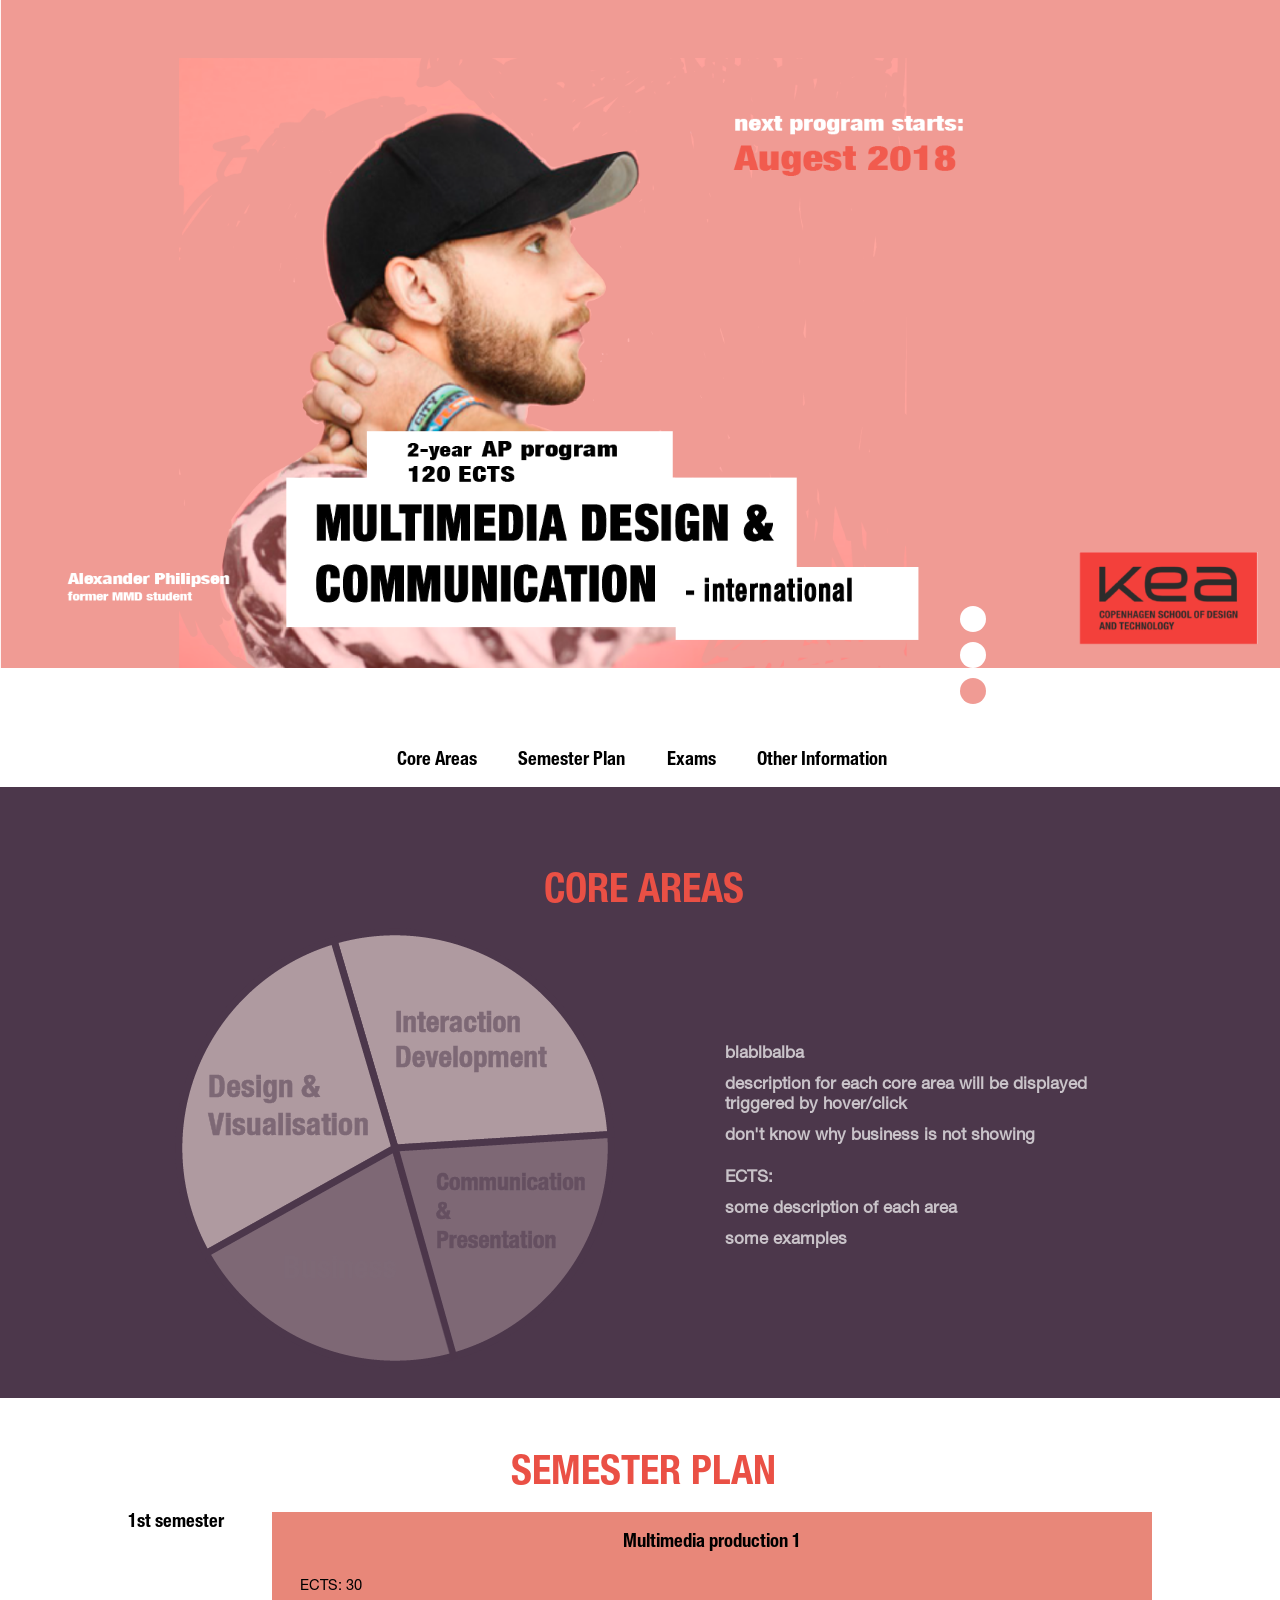
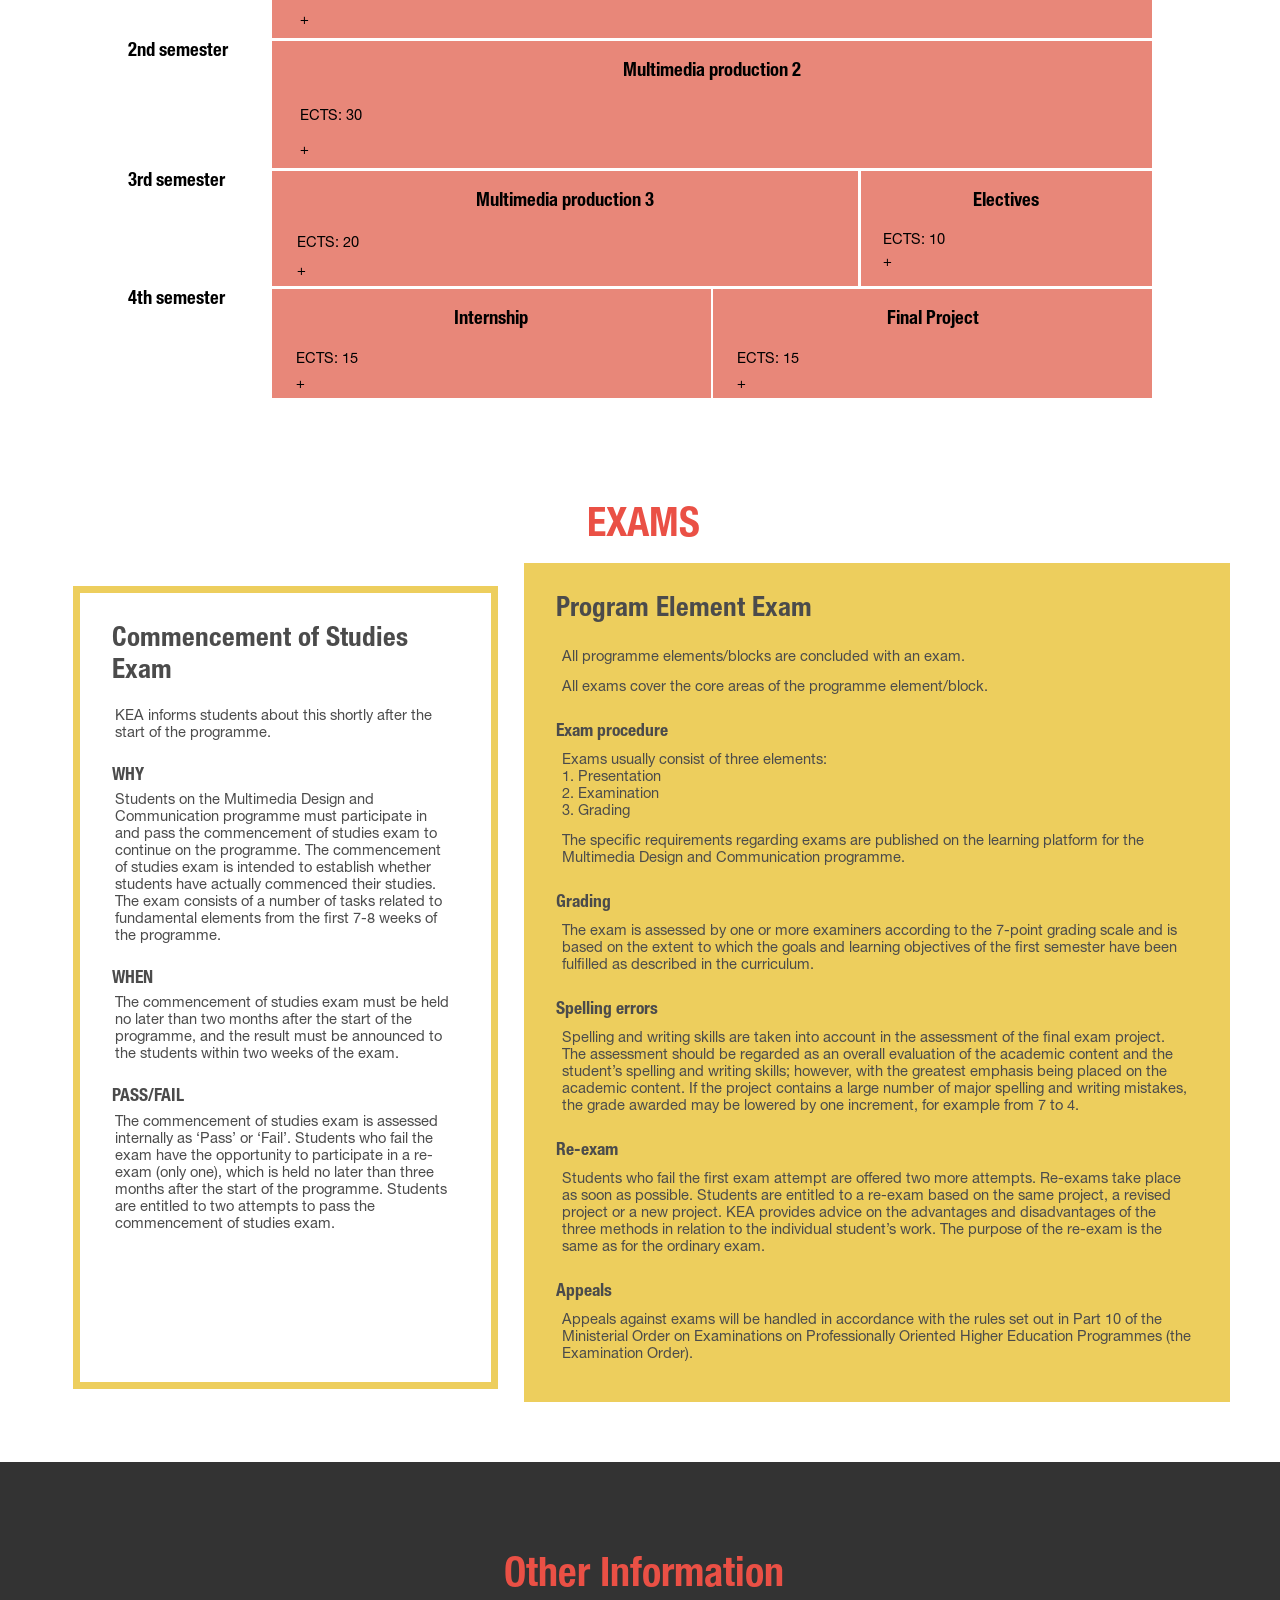
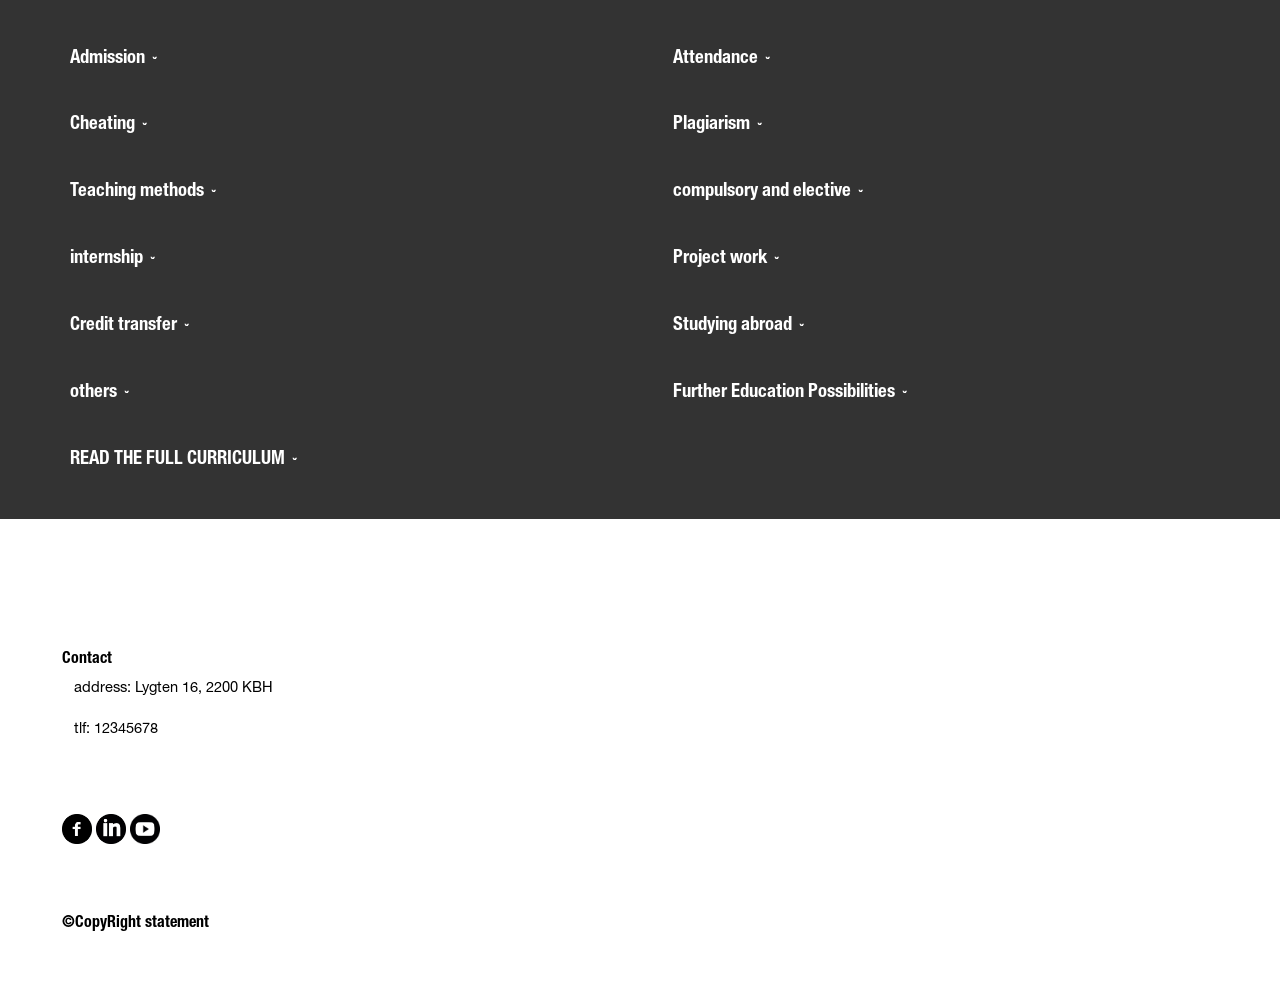
==== commit a76bfd16: "before merge" ====
--- a/index.html
+++ b/index.html
@@ -12,39 +12,55 @@
 
 <body>
   <div id="frontpage">
-    <img src=""
-      alt="">
-
-
-  <svg id="Layer_3" data-name="Layer 3" xmlns="http://www.w3.org/2000/svg" viewBox="0 0 3172.33 2092.7"><defs><style>.cls-1,.cls-3{fill:#f15b4e;}.cls-1,.cls-2,.cls-4{stroke:#000;stroke-miterlimit:10;}.cls-4{fill:none;}</style></defs><title>kea-camp5</title><rect class="cls-1" x="2446.04" y="21.75" width="392" height="129"/><polygon class="cls-2" points="2507.04 100.25 2507.04 44.75 2493.04 44.75 2493.04 119.25 2507.04 119.25 2538.54 91.25 2571.54 119.25 2592.54 119.25 2546.04 82 2586.04 44.75 2567.54 44.75 2507.04 100.25"/><path pathLength="1" class=" draw cls-2" d="M2608,365.62h60.17s20.16.67,20.08-17.08V335.37s-3.5-17.75-23.08-17.58h-43.67s-26.67-.17-27.33,30.42l-.5,23.75s-.17,20.75,25.91,21.08h65.5l-.08-13.67L2621.3,379S2606.22,378.21,2608,365.62Z" transform="translate(0.23 -275.04)"/><path pathLength="1" class=" draw cls-2" d="M2723.55,344.54c-21.75-.75-21.75,17.75-21.75,17.75v14.25c4.75,16.5,23.5,16.5,23.5,16.5l71.25,1.25V344.54c-.25-25.5-29.5-26.75-29.5-26.75h-59v13.88s45.5.12,59.5,0,15.75,12.87,15.75,12.87S2745.3,345.29,2723.55,344.54Z" transform="translate(0.23 -275.04)"/><path pathLength="1" class="draw cls-3" d="M2667.72,351.54a6.37,6.37,0,0,0,6.83-6.33v-6.09c0-8.41-10-7.41-10-7.41h-39.16c-17.67.16-17.42,13.66-17.42,13.66v6.17Z" transform="translate(0.23 -275.04)"/><path pathLength="1" class="draw cls-1" d="M2727.8,358.29c-12.75.75-11.5,7.75-11.5,7.75v4.75c.25,8.75,12.25,9.25,12.25,9.25h55V358.29Z" transform="translate(0.23 -275.04)"/><path pathLength="1" class="draw cls-4" d="M3029.36,1531.43l-12.56-890h71l17.11,890m-80.44-243.64-88.33,1.33m0-57,89-1m-.77-54-89.56,1.34m88.84-52.34h-87.5m86.72-55.59H2933.3m87-54.24h-88.25m89.28-54.24H2931.8m88.78-53.26h-90m89.23-56.26-88,1.26m87.27-52h-90.52m89.76-53.5h-87.76m87-53.74h-89M3016.8,643h-89.75m-520-364.25-75,116.75.25,1050.75m-273-803.67v-1.08l-51.42,1.34-8.25,875,28.67-1.34m302-873.25h-271l-4.25,823.5M2330.3,697.46H2059M2330.3,960.12H2057.67m272.63,265.34h-274m274,59.33-274-3.33m274,122.66-274-4m164.15,94h111.6v-80H2197.8v70.47m-136.33-17.8h-6.42m175.75,132-80.66-2.67v28.34l85.32,2v-28l-5.52-3.23m-79.8.89-120.67-50.66v18l120.67,61ZM2331,1173.79l-274.69-2.35m274-57.32-273.42-1.67m4.92,9.67v39.67l124,1.33v-39.33Zm135.34,41h128.33v-39H2197.14Zm-139.77-145.33,274.83,1.33-.15-6-274.38-1.33Zm.58-111.67,274.1,2.34V849.79H2058Zm129.19-47.33h-125v38.67h125V858.79Zm11.33,38.67h130V858.79H2198.14ZM2058.64,757.79h273.5l-.09-9H2059ZM1728.8,642l.17-1.52h-54.25l-8.85,873.39,58.61,2.59,4.08-821,.24-53.89,275.49,1.92m-.48,50.68-275.24-.69L1727,1000.79m17.45-262-2.67,209.33,250-.87,1.5-208.46Zm250.83,375.59.75-93.12-269-2.14m268.28,95.26-268.29-3.1-.82,56,276.7,4.66.55-57.5m-274.14,6.84v38.5h125.5v-38.5Zm136.11,0v38.46l129.39.86v-37.75ZM1729.3,1221.46l273.09,4m-273.25,185.61-.67,38.34H1850.8l.34-41H1725.06v-8.34h269.49l1.5-118.66-270.39-2.67m138.14,170.67,129.25,2.37v-42.36l-129.25-.68Zm-139.31,60.66v3.67l275.37,1.63v-7.09l-274.8-.54m-50.37-864.32-274.22-1.35-9.67,554.67h-29.33l-1.67,59-5.66,261.33h22.66l137.61,1.67,2.39-1.33,127.34,1.33v5h21.66l1.54-264-17.69.13.49-60.13-259.34-3m253.34,322,2.66-259-285-4.33m18.59,254.08,128.41.58,3.34-247-129-1.84-2.8,255.89m2.8-255.89v-5.82m266.69,4.33h-3m-130,249h37l4.25-248.62-38-.38ZM1563,1258.52l-3.83,259.38M1376.8,1196.79m21.51-89.43-6-.09-1,57.5,278,3.06.58-56.55-271.64-3.92m.83,9-.09,39.1,126.75.83v-38.75Zm138.29,40.43,126.87,1-.16-39-126.71-1.22Zm-137.53-144.2,271,2.95v-8.25l-276.79-1.14,5.48,6.81m1.19-.36-6.78-.07,1-58.25,276.48,3m.56-55.5.56-54.67-275.72-.84-1,55.25,276.12.26M1540.3,856v38.25h127.25V856Zm-10.5,0H1404.05v37.5H1529.8Zm143.85-109.75-275.11-1V753l275,1Zm-272.85-52,273.36,1.5M1400.8,641v-1.75h-54.5l-15.25,870.5h23.09M1191.8,1493l10.76,0,40.24.19-.16,5.68,84.16-.67,2-164-124-1.5-2.25,158.75m128.5,18.25-87.25-2M1334.05,1275l-266.74-2.26-.51,43,267.25,2m-274.28-103.35,276.39,4m0-54.34-275.09-2m11.07-10,124.83,1,1-39-125.82-1.31Zm138-37.66v38.68l123.16.64.5-37.42Zm129.6-100.5-265.69-3.5-1.91,93.66,265.16,3.15Zm0-7.67L1065,1002.11m2.27-50.49,273.49,2.66m59.14,58.5-1.8,94.67m5.92-354.4v90.24M1067.59,899l274.11,3,1-56-264.63-2.24,2.25-93.25,264,3.51v-8.51l-272.83-3Zm11.71-45.74V891l125.5,2V853.29Zm135.75,0V893l124.5,1.25v-39.5ZM1072.78,689.42l272.27,4.87m-271-56.25v-1.25l-54.18-.24L997.8,1507.79h142.75V1502l39.25-8.25,12-.75,2.75-165-128.25-1.75L1060.8,1502l-8.25,3.5,21.5-867.5,271,4.08m-622.91,621L713,1505.72l284.79,2.07m22-869.48-274-3.52L734.14,944.46m338-199.67,8.16,5.75M1065,1002.11l9,8.35m260,259.07-274.28-3.24,7.54,6.49M1060.8,1502h77.5m857.75-220.58,5.87-5.67-276.86-2.5m278.75-268.5-276.78-2.5v8.38l277.27,2.87-8.24,7.72m-993.93,311.53H877.8L873,1502H997.8m5.82-230.26-266.48-1.66-1.67,41,266.65,4.34Zm-138.21,52.34-129.94-2-5.67,178L861.49,1502Zm-152.34,180,16.73-4m7.34-230-18.59-9.31,271.69,2.31,9.9-317L726.6,944.46l-9.46,316.33m283-314.67,11.37,5.5m-21.27,311.5,13.38,8.66M731.8,1207.12m246.67,54.65,9-315.65m-251.33-1.6-8.42,266.53-1.6,50.35m1.68-54.28L980,1209.81m-241-210.35,247,2.18.09-4.17-249.84-2.35Zm0,0-7.12,207.66m4.34-312.83,277.11,3.42,1.54-55.17-261.49-2,1.5-89.5,262.1,2.77.36-11.29-275.35-4.29,12.89,12.81m-2.73,99-.43,37.28,125.5,1,.67-37.5Zm136.61,38.25,125,1.85.69-38.83-125-.34Zm129.79-195.42-274.72-3.44m-52.29-54.61L417.8,632l-2.26,51.73L379.8,1500.12l281,7.67L691.55,632h54l.25,2.75M417.8,685l271.82,2M413.31,734.79l12,15.25,262,2.52.48-13.51-273.25-4.26m9.75,16.75-2,84.75,262,3m-262,5.23-1.75,38.25,127.5,3v-39.5Zm138,2v38.25l122.29,2.53,1.34-38.27ZM408.3,889l274.07,4.52M404.1,945l276.38,2.55m-7.35,209.23-278.23-1.53M678.65,999.55l-276.75-4.3,12.65,11.54,263.66,5.28m-263.66-5.28-2.75,90.75,263.36,1.51-.31,8.75-123.8-1-.49,38.75,122.57,1.08m-132.85-40.08-129.46,0-1.25,38,130.07,1ZM394.9,1209.29l276.27,3.27m-265.12,53.73,263.16,2,.19-5.18-277.35-2.58Zm1.43,0-1.93,42.49,262.08,4.49m-.53,15.2-116.55-1.94-5.08,170.25m0,0,115.6,3.33m-133.47-3.33,6.48-176.36-128.53-2.64-10.8,177,132.85,2M417.8,632H348.47l-38.58,865.87,69.91,2.21M562.8,632,404.1,522.12V632m0-109.92H159.8L151.14,685m1523.55,829.2-73.89,818.55m176,8-75.52-825.37m23.2,1,220.32,832.35m-516-8,215.34-817m-27.66-4.73L1261.8,2332.79m-173-6,503.7-807.73M923.43,2326.79,1563,1517.57M745.8,2326.79l796.56-808.89m-27.95.89-933,800.54m-169.65-6,1075.09-794.87m-24.46.6L239.75,2313.33m-154.78,0L1428.8,1517.17M0,2256.33l1398.13-737.54m355-3.38,366,835.38m178.22,4.53L1776.8,1514.1m688.55,841.22L1800.5,1514.24m845.8,853.08-818.42-850.15m32.68,1.29,952.78,848.86m183,0L1884.88,1518.79m1286.94,848.53L1905.88,1517.17M1119.8,1630.79l-263,108.33v32l266.31-131-.34-11h-62v-1.66a9.55,9.55,0,0,1,0-3,2.73,2.73,0,0,0,0-1.67,21.16,21.16,0,0,0,0-5,2.39,2.39,0,0,1,1-2.67l1-1.66c1-1.67,0-2.34,0-2.34v-17l2.34-2m0,0v-5h48.66v-10.33l26.75.08.21-18.41h44.38v-5h21.33v-13.17l35.25-.23.75-41.19M855.14,1738.46H713.8l-1.66,30.66,143,2Zm-141.34,0,135.67-47v-7m335.67-131v-43.67l-65.34-1.67-46.5,11.5,67.84.67-.38,38.17m.47-22.56,34.83-9.5m8.78-16-43.2,10v7.08l43.5-12.71m-71.34,62.71.67-50.25h-40.14m-3.86,20.5,43.81-13.45.19-7-47.8,14.09m4.13,15.24,32.17-10.33m103.5-6.17v-36.66l-65.92-.67v5l64.92.33,37-10v-5l-36,10.35M2225.8,1514.1l106.25,3.07v-23.05m125.09,266v32l150.66,3.34v-32.07l-6.69-.09-144-3.18-244-114v12l244,134m-244-146h59.33m-1207.33-59V1573s6.66,2.75,5.66-6.25,6.5-10.08-1.5-10.17l1.5-4.2s3-7-4.13-6.92v-8s12.13-2.5,4.13-14.5l-5.66-1.5s-.84-7.75-5.84-6.25c0,0-3-9.64-16.75-.19,0,0-2.25-7.56-6.5-2.56m0,0-7.25-2.09s-5-3.58-6.5,8l-6.75,2.58h-4s-3.5-3-5.5-2-2.75-7.27-5-6.27-3.25-2.86-3.25-2.86l-5,6.69-4-1.14s-4.25-7.94-5.75,1.69-2,3.87-2,3.87-3.75-5.34-5.25-4.42-4.25-7.52-5.75-6.17-5.75-1.13-3,8.61l-4.5,2s-5.25.25-1.25,6.25,2.75,8.61,2.75,8.61H959.8v3.39l-4.25-6s-1.66-4-6.2,0,3.95-12.5-7.8-5.75,0-6.75,0-6.75,3.81-5.09-5.22-4.17-12.77-5.3-12.9,2.44-6.13,5.23-2.63,8.48-5.25,9.72,5.75,8.36,7.75,3.39,7.75,3.39l-4,6.21s-5.49,12-6.87,6.92-4.63-4.11-4.63-4.11-3-6.23-6,0-7.75,0-7.75,0,1.5-9.35-1-8.19-2.75-4.22-2.75-4.22-11-4.36-7.25,3.14-3.75,4.75-3.75,4.75l-4.75-3.67v-12.58s3.75-7.75,0-4.5-5,10.25-5,10.25-13.25-4.25-9.5,8-4,4.21-4,4.21-2.25-8.71-5.5-4.46.25,9,0,9.25-1.29,11.5,3.86,10.5-2.11,5.25-2.11,5.25-6.54,4.5,2.11,4.5c0,0-4.9,4.5,0,4.75s-8.11,5.75-3.36,6.25-1.89,3-1.89,3a3.87,3.87,0,0,0-3.33,4.5c.47,4-15.28,6.75,6,17,0,0-14.25-4.25-17.25,5.25l1,3.51s-18.5,0,1,8.24l-.5,6.25-4.25,2s-9.5-5-2.25,5.75-14.5-2-13,8.25,7,9.25,7,9.25l-4.5,8s-9.75,10.75-4.25,11.5-.5,5-.5,5-13.75,7.75-9.25,7.75h7.25s6.75,11.25,8.5,0,.75-7.25.75-7.25,2.25,7.75,5.5.5,7-2.25,7-2.25.07,8,6,8.5,5.74-4.67,5.74-4.67l5.47-3.33,4.5-2.25s-3,10,0,11,6.5,8.5,11,4.75,9,2.5,9,2.5,16.5-7,5.25-11.5-6.25-6.5-6.25-6.5l-4-.25s-2.5-6.5.25-5.5,14.25,3.25,15.75-2a11.93,11.93,0,0,1,6.5-7.25l7.75.5s-3,10,.5,9.5a32.62,32.62,0,0,0,8-2.75s2.75,6.25,7.5,4,13-4.25,3-9.75-6-13.25-6-13.25l3.75-6.75,1.75-4.75,5.5-5.25,5.5-10,7.06-16.49c-.58-15.38.37-1.48,3.57-2,2.67-.4-1.38,10.47-1.38,10.47s-.5,5,3.25,5.24,4.25,9.5,4.25,9.5,0,1.25,2,.5-.5,16.5,4.5,13.5,2.25-14.75,2.25-14.75,5.25,2.5,6.75,8-6.75,15.5-2.25,15.5,2.75,8.75,6.5,0,5.5.25,5.5.25,4.25-1.75,4.25-5.5,5.25,3.75,5.25,3.75,11,15.25,6-10.25c0,0-6.75-7-3.25-9.25a10.46,10.46,0,0,1,7.5-1.25s4.75.75,2.25-6,6.5-6,6.5-6,3,8.5,4.5,6.5,2.76-7.75,2.76-7.75l6-.25s-6.75,6.75-.5,6.75,6.75,7,7.25,7,8.75-.25,6-8.25,8-4,8-4,1.75,3.75,5.25,3,8,0,7-6.24,2.5,1.82,2.5,1.82m-186.5,77.67s-3.75,14,0,14.75m145-94.24-149,75c-3.79,1.29-1.22,19.22-1.22,19.22m81.5-24.58v-65.67m-5.5,68.5,1.25-75.6m25.25,40.6c-3.75,1.75-1.25,17.75-1.25,18.5m.22-27c-8.89,1.25-4.72,27-4.72,27m-7.5-40v23.5c4,5.5,4.25,23.75,4.5,25.5m-6.75-57s-2,33.5,0,34.32,2.25,22.68,2.25,22.68m39-12.25-1.66-13.82m-2.84,11.82.25-14.75m-95.25,17.75c-4.75,3.75,2,25.75,2,25.75m-8.51-22.43s-3,6.23.76,10.93m115-17.25-1.9-35.83m26.9.58c-3,.57,1,27.88,1,27.88m-8-33.38c-2,1.15,0,28.93,0,28.93m-5.74-1.43s1.38-29.76-1.82-29.5m37.3,20v-21.25m-3.24,18.75-.25-19.25m8.25,19.25s-.86-22.36-1.67-21.5m998.42-207.67,129.17,3v71.67s-6.33-6-11-5.67,5,11.67,5,11.67l-4.33,2.33s-3-2.33-5.67-9.45-7.67-4.55-7.67-4.55-6.33-.33-8.66-3-3,1.34-3,1.34l-6.67-1.34c-8.67-6.66-13.67.34-13.67.34s-7.66-1.34-8.91-4.67-8.09.33-8.09.33-4,1.67-6.33-.66-6.33,1-6.33,1-4.34-1.34-5-3.34-7,2-7,2-3,.34-5-3.66-9,1.33-9,1.33,0-6.33-1.67-7.33,4-3.34,4-3.34c-6-7.66-13.33,7.67-13.33,7.67l-6.84,2.67s-2.16,3.66-5.83-2.67-9.67,6.33-9.67,6.33c-1-6-5.66-5.66-10-5s.34-6-3.33-14-5,4.34-8.67,6.67-.33,12-2.33,13.67,4,11.33,4,11.33,1,10.33-2,12.67,6.67,10.33,9,11.66,3.33,7.76,3.33,7.76,6,2.91,9.46,4.24,3.88.67,1.21,5.67-.67,4.67,3.33,5.67,5.34,3.33,3.34,5,7.33,1.29,6.91,4.29,7.09.67,7.75,4.67,10.67-2,10.67-2,5-.67,5.67,3,4.66.33,4.66.33a50,50,0,0,1,6,6.67c3,4,2.66-2.34,2.66-2.34a55.74,55.74,0,0,0,0-7.66c-.33-2.34,6.33-5,6.33-5s3.34,3,2,5a29.46,29.46,0,0,0-4.63,9.33c-1,4,7,1.33,7,1.33s6.33,0,6.33,4,4.41,1,4.41,1,7.92-1.66,1.59,6.34,8.33,6.66,8.33,6.66,4.67-5.66,6.67-.66,5-8.34,5-8.34c1.67,4.34,11.67-.33,14.67-2.33s7.33-.33,7.33-.33l11,3s6-3.34,6-.34,14.67,3.34,14.67,3.34c-3.67,3.66,15,5.33,15,5.33s.66-7.33,7.9,9,11.43,7,11.43,7-.67-9.33-1-12.33-4.67-7.34-4.67-7.34-5-6.66-5.76-8.66,5.1-2.67,5.1-2.67,11.33,2.67,18.32-3.67-13-12.66-13-12.66-4.33-4.67-7-6,6.67-1.67,6-4.67,6-6.33,6.33-10.67-9.33-1.33-11.66-5,0,0,4.32-5.66-1-11.67-1-11.67c2.67-9-.33-4.67-6-11.28s-8,3-8,3a6.48,6.48,0,0,1-5.33-3.84c-2-3.83-5-1.16-5-1.16l-9.67.33m419.34,277.6-77-32.44h-1.75l3.25-11.66h3.5l2.75-4.5s1.25-.75,6,1,3-4.5,3-4.5,5.25,3.25,10.5,3-4-6-4-6-15.25,1-12.2,0,3.7-14.5,3.7-14.5l-8.5-1.5s-10-3-.75-6.5,4-12,3.25-11-9-3.75-4.25-4,6.55-14.3,6.55-14.3,4.45-3.45,8-.45.5-9.92.5-9.92c6.25-10.16-4.75-8.58-7.25-7.83s-4.75,4.5-4.75,4.5-.5-4.5-3-4.5,2-6.25,4.5-9.75-1.57-6.5-1.57-6.5-1.43-9.75-.18-11.75-4.75-9.25-4.75-9.25l-5.64-3.25s-2.86-8-.84-9.5-.27-7.25-.27-7.25c2-4.5-7.75-3-7.75-3s-3.75,2.25-6,3.25-5.5-4.5-7-4.5-1.25-7.25-3.25-8.75,6.25-4.25,6.25-4.25,1.5-4.25,0-5.75,2.5-2.5,2.5-2.5c11.75,11.75,9-3.5,9-3.5s-2-4.75,2-10.25-11.5-4.5-11.5-4.5-10.5,4.75-7.25,2-18.5-6.25-18.75-8.5-10.25-4.5-10.25-4.5-4.5-6-4.5-7.83-9,3.08-9.75,0-7.5-.17-8.25-1.29-3,1.29-3,1.29c-3.5-6.59-10.25,10.08-12.25,5.83s-8.5.75-12.75,1.75-7.25,8.75-7.25,8.75a48.63,48.63,0,0,1-7.5-3.25c-3-1.75-8.25,3.25-8.25,3.25s-7-4-4-6.5-5.5-11.12-5.5-11.12-8-1.13-9.75,0-4.5,2.12-4.25,6.62-8.5,1.25-8.5,1.25.25-4.5-2.5-6.25-5.25-1-6.25-6-6.5-2.25-10.25,0-4,5.5-8.5,2.75-2.25,4.75-4.75,6-.75,14.5-4.75,11.25-13-3.25-12-5.25-13.75.75-13.5-2.5-12.75.25-10.25-3-7.5-3.66-7.5-3.66-6.25,2.66-11,.41-3.25,5.5-7,5.5-7.25,3.75-7.25,3.75c-12.75,5.25-2,12-2,12s3,4.75-1.15,5.5-.85,8.75,0,8.75,3.65,8.75,3.65,8.75c-6,1.25-2.5,9-2.5,9-6,8.75,13.25,4.75,13.92,8.5s8.33-.25,10.58,0,2.25,4.5,0,7,2,5-2.75,7.69-5.25,6.81-5.25,6.81a22,22,0,0,1-8.25,2.75c-4,.25,0,11.75,0,11.75s17.5,2.75,6.08,5.5,2.67,5.5-.41,7.75,1.83,5.75,1.83,5.75c-.07,1.48,1.24,2.18,3.11,2.44,4.47.61,12.14-1.3,12.14-1.3,4,7.65,11.5,0,11.5,0l8-2.89s3.5-1.25,4,2.89,11.5-1.64,11.5-1.64,7.25-1.5,6.25,2.88,11.75,2.37,11.75,2.37,12.25-5.5,15,.25,16.25,3,17.25,2,4.75-2.5,6.5-3.5,12.75,2.5,11.48,3.25,3.52,5.75,3.52,5.75,5.75,5.5,8.25,6-6.25,4.25-4.5,4.75-3,3.5-6.25,5.25,2.25,6.75,2.25,6.75,4.25-5.5,8,0,12.5,0,12.5,0c-3.25,4.75,10,6.25,10,6.25,5.25,6.25,11.5,0,11.5,0-1.5,5.25,7.5,4.25,5.25,6.75s10.5,6.5,10.5,6.5,5.25.5,4,5,9.75-5,7.55-3,8.7,3.5,8.7,3.5,3.25,6.25-1.5,6.25-7.2,6.25-7.2,6.25l-1.8,4.5-1.5,5a65.12,65.12,0,0,0-5.25,4.29c-2.75,2.5,7.5,6.5,7.5,6.5l4.5-1.42s9,1.92,6.75,5.67,4,2.25,4,2.25l8.5-.5a9.26,9.26,0,0,1,7.75,1.5c3.5,2.75,6.25-8,6.25-8s4.5-6.5,8.75-9.5,4.75,3.5,4.75,3.5-.75,5.5-1.5,7,5,5.75,5,5.75l5-2.5m-245.12-93.66v22.91m-7.63,0,3.3-24.86m72.81,2s-.11,19.66-1.61,24.16,3.5,24.25,3.5,24.25m-8.52-46.53s1.77,17-1,21,4.5,24,4.5,24m25.25-41.67s-1.75,19.42-3.25,19.67,3.25,31.5,3.25,31.5m-4.29-51c-1,2.06-4.46,17.48-4.46,17.48l3.5,31.5m24.25-52.53v13.78s-1.5,10.25-3.5,12.5,0,33.75,0,33.75m7.93-56.67s-.18,5.17-.18,12.42a25.88,25.88,0,0,1-4.25,13.29l1.5,32.46m35.12-25.2s-1.62,15.7-1.12,19.7,0,26.75,0,26.75m-4.08-47.72s-3.17,23.22-2.17,26.47,0,22.5,0,22.5m16.11-45c-1.5,1.75,2.14,15.54,2.14,15.54l2.5,22.5m-9-38.18c-2.74,4.57,2,16.93,2,16.93l2.36,21.25m69.37,39.25s-.73-16.5-.23-17.75-1.4-9.63-1.4-9.63m-4.59,7.08,1.74,20.3m14.25,1.5,4.25-8.5,1.75-15-4.37-4-1.63,17.25-6,10.25m427.75-452L2923.3,275.54l-513.75,1.25L2407.05,1294s-8.25-2.25-11.75-2.3-6.75-7-6.75-7-5.75-9-7.75-7.42-1,8.92-3.5,9.92-3,11-3,11-9,7.5-9,5-16,3-16,3-8.62-7-7.56,0-2.56,17-2.56,17-4.59,7.5-2.23,9.5,2.23,14,2.23,14,7.5,1,2.56,6,2.56,10,2.56,10l1.22,4.5s-8.34,13.5-3.78,19.5,3.78,8.5,3.78,8.5l-1.22,8.83s10,9.17,5,16.17,2,16.5,0,17.5-5,8.5-5,8.5l3.11,27s5.61,5.5,0,8.5-5.67,12.33-5.67,12.33l5.67,3.17s-5.86,1.21-3.11,8.35,6.88,5,6.88,5m168.5,28.61,12.62-5.49,6.55-5,4,7.5s8.5,0,15.5,4,10-4.5,10-4.5,11-5,12,2,15-1,15-1,7.5-7.5,7.5.5,42.5-3,43.5.5,24-3.5,24-3.5,15.5.5,16.79,7.24,54.71-2.74,62.71-3.24,24-.5,35,2.5,23-4,26.5-6,18.5-5,21,0,11.5,6,11.5,6h11l16.5-7s8-6,9.5-.18,16.5-1.1,16.5-1.1c0,3.72,24.5-3.22,24.5-3.22s12.5-1.5,13,2.14,16-3.14,16-3.14,9.5-6,12.11-9.5-2.11-4.55-2.11-4.55l-4-9a74.48,74.48,0,0,1,5.25-11c3.25-5.5-3.75-14.5-3.75-14.5,8-3.5-3.5-8,1.92-14.5s-2.92-11-2.92-11,1.5-8,0-11.5-6.5-.5-.5-5.5-.5-13.5,2.22-16.5,0-7.5,0-7.5-9.22-32-4.22-34,2.5-10.5,4-15.5-5.43-10-5.43-10l-2.57-10s-4-5,1.5-13.5-12-20.5-12-24-9.5,0-9.5,0-10.5.5-15,3.4-20.5-3.4-20.5-3.4l-4.5-8.5s-7-2-7-7.6-13.5-2.4-13.5-2.4-14,5.5-18,7,0,11.5,0,11.5h-10l-3.5-2.5s-6.5-2.5-10.5,2.5-15,3-15,3-7,0-3-7.5-6-4-6-4c1.5-7-9-7-9-7s-7-8-11.5-6,2,3.94,2,3.94-4,10.56-5.5,7.56-12.5,7-12.5,7-9.5,6.5-7-3-3-9-4-11.56-6.5,8.56-6.5,11.56l-6,6s-2-10-3-14-9.5-1-9.5-1v8s-8.5,4.5-12,7-11.5-6-11.5-6-10-2.5-11-7.5-4,2-4,2a75.33,75.33,0,0,0-3,7.5c-.5,2-9-1.5-10.5-.5s-6,0-6.5-3.5-11-4-12.5-4,0,8,0,8-5,2.5-7-2-6.5,1.5-7.5,2.5-9.5-1.5-9.5-1.5-7.5.5-9.5-2-4.5,0-4.5,0-15.5,2.5-15-2-20,.5-21.5-2-13,5.5-15.5,7-8.5,2.14-8.5,2.14-6.5,2.86-10-4.14-8.5.5-10.5,1.5-11-6-11-6a84.88,84.88,0,0,1-8,5.5c-3.5,2-3-8.5-6.5-8.5s-4.5,11.59-4.5,11.59-7,.91-8-4.59-7.5-3-7.5-3-2.5.5-4.5,1-4,1.5-4-5.5-3.5-7.5-3.5-7.5l-4,8.5c-5-3.5-4.5,3.5-3.5,6s-5.5,5.09-5.5,5.09h-8.5s-3-3.59,2.55-8.09-7-13-7-5.5-10.5,9-10.5,9-7.5,0-7.2-3-4.8,4-8.3,7-7.5-6.5-7.5-6.5l2.5-14.79s1-10.71-2-11.71-6,6.5-7,12.33-7.83,11.17-7.83,11.17M89.5,1145.54m221.15,335.24s-12.85,11.65-13.35,3.58-10.5,2.85-10.5,2.85-11,1.91-11,0-16-2.79-16-2.79-19.61,4.37-20.05,1.87-10.45-1.93-10.45-1.93-20.2,5.07-21.6,0-12.9.06-12.9.06-34,4.63-35,0-37-3.64-34.5-3.64-26.64-5.45-18.07-10l-1.71,19.11,204.37,8M346,688.3c-3.27,3-14.66.49-14.66.49l-5.84-9.5s-2.16-3-.16-13-15.41-3-15.41-3-13.09,15.5-15.59,12.5l-14,12s-7,1-6.5-8.5-23.5-4-23.5-4-21.5.5-23,1-4.5,3.5-6.5,3.5-4-6-6.5-8.5-3-11-3-11-1-3.5-6,0-4.5,11-3.5,16.8-5.5,7.95-5.5,7.95a59.07,59.07,0,0,0-12.5,0,10.54,10.54,0,0,1-11.5-7.25c-1-3.5-17,7.25-17,7.25s-5.5,7.25-9.5,5.25-8,13-8,13-18.5,9.5-26.5,10,0,18.5,0,18.5-3,15.5-5,17.5.46,9-2,11-1.5,9-1.5,9,2.5,16.5-2,18.5,1.5,20.5,1.5,20.5-.5,8.5,3,9.5-2.46,19-2.46,19c-6,3.5,1.41,23.5,1.41,23.5,3.91,6.5-4.41,18.5-4.41,18.5s-.5,10,3.5,17-6.5,15-6.5,15,2.5,11.5-1.5,17,1.5,11,1.5,11c-6,4,.5,30.5.5,30.5s2,22.5-1.5,25.5-3.26,9.5-3.26,9.5l2.76,12.5c-8.5,5.5,2,22.5,2,22.5s-2.5,14.5-4.76,16-3,14.63-3,14.63l3,14.37s1.26,11,0,11.5-3,17-3,17l3,13.5s-.74,13-3,19.25,5.8,7.25,5.8,7.25l-2.76,11s2.76,9.5,0,11,0,16.5,0,16.5l-3,3v15l3,6.5s.76,13,0,15a12.86,12.86,0,0,0,0,7.5c.75,2,1.26,9.5-3,11s1.3,9.5,0,11.25,5.8,11.75,3,13.25,3.26,16,0,16,4.26,14,0,15.5-.24,9.5,1.76,12.5-1.76,7.5-1.76,7.5v14c-5.75,1.5,3.26,12.5,0,13.5s0,10,0,10v8s4.26,18,0,20,4.26,7.5,0,11.5,0,9.5,0,9.5,3.76,9.5,0,11.5-4.24,8.5-3,11-3.2,1.5-6.94,2.5,7.24,11,10.37,12.5-2.13,4-8,6.5.83,9.5,0,15,22.26,1,22.26,1m2147.09,259.65M982.8,1722.79" transform="translate(0.23 -275.04)"/></svg>
-      <h1 class="front">Multimedia design and communication<br>
-      International</h1>
+    <img src="img/bg-01.png" alt="official program cover image">
+    <div class="dots">
+        <div class="dot"></div>
+        <div class="dot"></div>
+        <div class="dot"></div>
+    </div>
   </div>
 
   <nav>
     <ul>
-      <li><a href="#coreAreas">Core Areas</a></li>
-      <li><a href="#programStructure">Course Structure</a></li>
-      <li><a href="#exams">Exams</a></li>
-      <li><a href="#additional">Additional Information</a></li>
+     <li class="kea-logo"><img src="img/kea-logo-without-text-blk.png" alt="kea logo english version"></li>
+      <li class="nav"><a href="#coreAreas">Core Areas</a></li>
+      <li class="nav"><a href="#programStructure">Semester Plan</a></li>
+      <li class="nav"><a href="#exams">Exams</a></li>
+      <li class="nav"><a href="#additional">Other Information</a></li>
+      <li class="search">SEARCH ___________</li>
     </ul>
   </nav>
 
 
   <div id="coreAreas">
-    <h1>Core areas</h1>
-    <div class="coreimg">Design and Visulation</div>
-    <div class="coreimg">Interaction Development</div>
-    <div class="coreimg">Communication</div>
-    <div class="coreimg">Business</div>
-
-    <p>blablbalba the core areas are nice</p>
-
-      <div class="nextSlide"></div>
+
+    <h1>CORE AREAS</h1>
+   <!-- <div class="coreimg more">
+        <h2>Design &amp; Visulisation</h2>
+    </div>
+    <div class="coreimg less">
+        <h2>Communication &amp; Presentation</h2>
+    </div>
+    <div class="coreimg more">
+        <h2>Interaction Development</h2>
+    </div>
+    <div class="coreimg less">
+        <h2>Business</h2>
+    </div> -->
+    <img src="img/core-areas.png" alt="pie diagram about ects porpotions among core areas">
+    <div class="core-description">
+        <p>blablbalba </p>
+        <p>description for each core area will be displayed triggered by hover/click</p>
+        <p>don't know why business is not showing</p>
+        <p></p>
+        <p>ECTS: </p>
+        <p>some description of each area</p>
+        <p>some examples</p>
+    </div>
   </div>
 
   <div id="programStructure">
-    <h1>Course Structure</h1>
+    <h1>SEMESTER PLAN</h1>
     <div class="wrapper">
 
 
@@ -52,30 +68,6 @@
         <div>
           <h2>1st semester</h2>
           <section class="blocks"></section>
-
-        </div>
-        <div class="hide details">
-          <p class="x">x</p>
-          <section class="core-area">
-              <h5>Design and Visualisation</h5>
-              <p>Summary = use key theories, tools and methods for design and development of simple digital user interfaces. Apply key design processes, including the documentation of design process. Apply basic compositional/layout and digital visual design principles in MMD. Understand media types and current digital exchange formats used in MMD.</p>
-              <p>Examples = gestalt laws, contrast (colour, typography), colour theory, typography. Moodboard, style tile, style guide. </p>
-          </section>
-          <section class="core-area">
-              <h5>Interaction Development</h5>
-              <p>Summary = structure and use of the internet, with special emphasis on understanding client-server relationships and their impact on the dev. Of digital user interfaces. Relevant technologies, central methods for modelling, structuring and developing digital user interfaces. Use/manage key technologies and methods of version control?? for a MMD production. Develop simple user interfaces.</p>
-              <p>Examples = Basic HTML, Basic CSS, Basic Javascript</p>
-          </section>
-          <section class="core-area">
-              <h5>Communication and Presentation</h5>
-              <p>Summary = Understand different types of digital media, f.x. Websites, animations, videos, games, apps, etc. Central theory and central test methods for user understanding, digital content and multimedia production - user tests (tests executed on potential users of a product to find out if it works, if it’s relevant and needed, what can be improved, what isn’t relevant, etc. Individual testing, group testing, interviews, etc. Plan and conduct user testing and then produce content based on user understanding.</p>
-              <p>Examples = 5 second test, Think a loud, focus group, heuristic, expert review, peer review, interview, individual etc.</p>
-          </section>
-          <section class="core-area">
-                 <h5>Business</h5>
-                  <p>Summary = use key theories, methods and tools for planning, developing and managing a simple multimedia production. Copyright and licensing methods in multimedia production (legal parameters). Companies strategy as a basis for multimedia production and the multimedia designer’s position in the value chain???</p>
-                  <p>Examples = Business Model Canvas, Communication Plan, Report (writing)</p>
-          </section>
         </div>
       </div>
       <div class="second semester">
@@ -83,7 +75,7 @@
           <h2>2nd semester</h2>
           <section class="blocks"></section>
         </div>
-        <div class="hide details">
+<!--        <div class="hide details">
           <p class="x">x</p>
           <section class="core-area">
               <h5>Design and Visualisation</h5>
@@ -105,14 +97,14 @@
                   <p>Summary = understand the company’s external environment, including stakeholders, resource base. Tools applied in practice and use of data for optimisation of MMD production. Methods and tools related to project management and estimation of MMD productions. Plan and evaluate project management and quality assurance in team-based MMD productions. Emphasis on team.</p>
                   <p>Scrum, sprints? Kanban?</p>
           </section>
-        </div>
+        </div> -->
       </div>
       <div class="third semester">
         <div>
           <h2>3rd semester</h2>
           <section class="blocks"></section>
         </div>
-        <div class="hide details">
+<!--        <div class="hide details">
           <p class="x">x</p>
           <section class="core-area">
               <h5>Design and Visualisation</h5>
@@ -137,14 +129,14 @@
           <section class="core-area elective">
               <h5>Electives</h5>
           </section>
-        </div>
+        </div> -->
       </div>
       <div class="fourth semester">
         <div>
           <h2>4th semester</h2>
           <section class="blocks"></section>
         </div>
-        <div class="hide details">
+<!--        <div class="hide details">
           <p class="x">x</p>
           <section class="core-area intern">
               <h5>Internship</h5>
@@ -152,55 +144,48 @@
           <section class="core-area final-project">
               <h5>Final Project</h5>
           </section>
-        </div>
-      </div>
-
-
+        </div> -->
+      </div>
     </div>
   </div>
 
   <div id="exams">
-    <h1>Exams</h1>
-
-    <p class="onImage one">Exams All exams cover the core areas of the semester’s</p><p class="onImage two">compulsory programme element.</p>
-      <img src="images/keammd7.jpg" alt="Kea Campus" class="library">
-      <div>
-      <section><h3> Exam procedure<sub>&nbsp; &Hacek; &nbsp;</sub></h3><p>Exams usually consist of three elements:<br> 1. Presentation<br> 2. Examination<br> 3. Grading<br> The specific requirements regarding exams
-      are published on the learning platform for the Multimedia Design and Communication programme.<br> </p>
-      </section>
-      <section>
-          <h3>Grading<sub>&nbsp; &Hacek; &nbsp;</sub></h3>
+    <h1>EXAMS</h1>
+    <section class="exam exam1">
+        <h2>Commencement of Studies Exam</h2>
+        <p>KEA informs students about this shortly after the start of the programme. </p>
+        <h3>WHY</h3>
+        <p>Students on the Multimedia Design and Communication programme must participate in and pass the commencement of studies exam to continue on the programme. The commencement of studies exam is intended to establish whether students have actually commenced their studies. The exam consists of a number of tasks related to fundamental elements from the first 7-8 weeks of the programme. </p>
+        <h3>WHEN</h3>
+        <p>The commencement of studies exam must be held no later than two months after the start of the programme, and the result must be announced to the students within two weeks of the exam. </p>
+        <h3>PASS/FAIL</h3><p>The commencement of studies exam is assessed internally as ‘Pass’ or ‘Fail’. Students who fail the exam have the opportunity to participate in a re-exam (only one), which is held no later than three months after the start of the programme. Students are entitled to two attempts to pass the commencement of studies exam.</p>
+    </section>
+    <section class="exam">
+        <h2>Program Element Exam</h2>
+        <p>All programme elements/blocks are concluded with an exam.</p>
+        <p>All exams cover the core areas of the programme element/block.</p>
+     <h3>Exam procedure</h3>
+     <p>Exams usually consist of three elements:<br> 1. Presentation<br> 2. Examination<br> 3. Grading</p>
+     <p>The specific requirements regarding exams
+      are published on the learning platform for the Multimedia Design and Communication programme.</p>
+        <h3>Grading</h3>
       <p> The exam is assessed by one or more examiners according to the 7-point grading scale and is based on the extent to which the goals and learning objectives of the first semester have been fulfilled as described in the curriculum.</p>
-      </section>
-      <section>
-      <h3>Spelling Errors<sub>&nbsp; &Hacek; &nbsp;</sub></h3>
-      <p> Spelling and writing skills are taken into account in the assessment of the final exam project. The assessment should be regarded as an overall evaluation of the academic content and the student’s spelling and writing skills; however, with
-          the greatest emphasis being placed on the academic content. If the project contains a large number of major spelling and writing mistakes, the grade awarded may be lowered by one increment, for example from 7 to 4.</p>
-      </section>
-      <section>
-          <h3>Re-exam<sub>&nbsp; &Hacek; &nbsp;</sub></h3>
+        <h3>Spelling errors</h3>
+      <p> Spelling and writing skills are taken into account in the assessment of the final exam project.<br> The assessment should be regarded as an overall evaluation of the academic content and the student’s spelling and writing skills; however, with
+      the greatest emphasis being placed on the academic content. If the project contains a large number of major spelling and writing mistakes, the grade awarded may be lowered by one increment, for example from 7 to 4.</p>
+        <h3>Re-exam</h3>
       <p> Students who fail the first exam attempt are offered two more attempts. Re-exams take place as soon as possible. Students are entitled to a re-exam based on the same project, a revised project or a new project. KEA provides advice on the advantages
       and disadvantages of the three methods in relation to the individual student’s work. The purpose of the re-exam is the same as for the ordinary exam.</p>
-      </section>
-          <section><h3>Appeals<sub>&nbsp; &Hacek; &nbsp;</sub></h3>
+        <h3> Appeals</h3>
       <p> Appeals against exams will be handled in accordance with the rules set out in Part 10 of the Ministerial Order on Examinations on Professionally Oriented Higher Education Programmes (the Examination Order).</p>
-      </section>
-      <section>
-          <h3>Commencement of studies exam<sub>&nbsp; &Hacek; &nbsp;</sub></h3>
-      <p> KEA holds a commencement of studies exam for the Multimedia Design and Communication programme. KEA informs students about this shortly after the start of the programme. Students on the Multimedia Design and Communication programme must participate
-      in and pass the commencement of studies exam to continue on the programme. The commencement of studies exam is intended to establish whether students have actually commenced their studies. The exam consists of a number of tasks related to fundamental
-      elements from the first 7-8 weeks of the programme. The commencement of studies exam must be held no later than two months after the start of the programme, and the result must be announced to the students within two weeks of the exam. The commencement
-      of studies exam is assessed internally as ‘Pass’ or ‘Fail’. Students who fail the exam have the opportunity to participate in a re-exam (only one), which is held no later than three months after the start of the programme. Students are entitled
-      to two attempts to pass the commencement of studies exam.</p>
-          </section>
-          </div>
+    </section>
   </div>
 
   <div id="additional">
-    <h1>Additional Information</h1>
+    <h1>Other Information</h1>
     <section>
         <h3>Admission<sub>&nbsp; &Hacek; &nbsp;</sub></h3>
-        <p>Full information about admission can be found here: <br>http://www.kea.dk/da/uddannelser/erhvervsakademiuddannelser/multimedia-design-and-communication/admission/</p>
+        <p>Full information about admission can be found <a href="http://www.kea.dk/da/uddannelser/erhvervsakademiuddannelser/multimedia-design-and-communication/admission/" >HERE</a></p>
     </section>
     <section>
         <h3>Attendance<sub>&nbsp; &Hacek; &nbsp;</sub></h3>
@@ -266,11 +251,26 @@
       independence, plenty of initiative and critical thinking. This is a condition for students being able to actively participate in the organisation of their own work – not least in connection with projects.<br> </p>
     </section>
     <section>
+        <h3>Further Education Possibilities<sub>&nbsp; &Hacek; &nbsp;</sub></h3>
+    </section>
+    <section>
         <h3>READ THE FULL CURRICULUM<sub>&nbsp; &Hacek; &nbsp;</sub></h3>
-        <p>Full text of Curriculum for the Academy Profession Degree Programme in Multimedia Design and Communication can be found here: http://www.kea.dk/fileadmin/user_upload/Uddannelser/Studieordninger/update_15/Curriculum_Multimedia_Design_and_Communication_August_2017.pdf</p>
-    </section>
-  </div>
-
+        <p>Full text of Curriculum for the Academy Profession Degree Programme in Multimedia Design and Communication can be found<a href="http://www.kea.dk/fileadmin/user_upload/Uddannelser/Studieordninger/update_15/Curriculum_Multimedia_Design_and_Communication_August_2017.pdf">HERE</a></p>
+    </section>
+  </div>
+<footer>
+    <section class="contact">
+        <h4>Contact</h4>
+        <p>address: Lygten 16, 2200 KBH</p>
+        <p>tlf: 12345678</p>
+    </section>
+    <section class="soMi">
+        <img src="img/facebook-icon.png" alt="facebook icon">
+        <img src="img/linkedin-icon.png" alt="linkedIn icon">
+        <img src="img/youtube-icon.jpg" alt="youtube icon">
+    </section>
+    <section class="copyright">&copy;CopyRight statement</section>
+</footer>
 
   <script src="script.js"></script>
 </body>
--- a/style.css
+++ b/style.css
@@ -1,63 +1,89 @@
+/*
+to do:
++ responsive: especially nav
+
+fix:
+
+
+
+
+*/
+
 * {
     margin: 0;
     padding: 0;
     box-sizing: border-box;
-}
-@font-face{
-    font-family: "Helvetica Neue";
-    src: url(fonts/helvetica_neue.otf);
-}
-@font-face{
-    font-family: "Helvetica Roman";
-    src: url(fonts/helvetica_roman.otf);
-}
-
+    --primary-color: rgb(234, 80, 69);
+    --gutter: .75mm;
+}
+@font-face {
+    font-family: "title";
+    src: url("helvetica-neue-lt-std-bdcn.otf");
+}
+@font-face {
+    font-family: "text";
+    src: url("helvetica-neue-lt-std-roman.otf");
+}
 body {
     position: relative;
 }
 #frontpage {
-  height: 100vh;
-  background-color: #F4CEDB;
-}
-
-svg{
-    width: 60%;
-     margin:auto;
-    display: block;
-    margin-bottom:1em;
-    margin-top: 1em;
-    position: relative;
-}
-.front{
-    background-color: #1a1e4e;
-    position: absolute;
-    margin: auto;
-    top: 60vh;
-    margin-left:30%;
-    margin-right: 30%;
-    width: 40%;
-    box-shadow: 5px 5px #000000
-}
-h1.front{
-    color: #f15b4e;
-    text-shadow: 1px 1px #ffffff;
-}
-path{
-    fill:none;
-    stroke: black;
-    stroke-width: 1;
-    stroke-dasharray:1;
-    stroke-dashoffset: 1;
-}
-.draw{
-    animation: dash 100s linear forwards;
-}
-@keyframes dash{
-    to{
-        stroke-dashoffset:0;
-    }
-}
-
+    position: relative;
+}
+#frontpage img:first-child {
+    width: 100%;
+}
+.dots {
+    position: absolute;
+    right: 23%;
+    bottom: -32px;
+}
+.dot {
+    margin-top: 10px;
+    width: 26px;
+    height: 26px;
+    border-radius: 13px;
+    background-color: white;
+}
+.dot:first-of-type {
+    animation: dotFlash 4s ease infinite;
+}
+.dot:nth-of-type(2) {
+    animation: dotFlash 4s 1s ease infinite;
+}
+.dot:last-of-type {
+    background-color: #f09b94;
+    animation: dotFlash 4s 2s ease infinite;
+}
+@keyframes dotFlash {
+    15% {
+        opacity: 0;
+    }
+    30% {
+        opacity: 1;
+    }
+    100% {
+        opacity: 1;
+    }
+}
+img.logo {
+    position: absolute;
+    right: 0;
+    bottom: 0;
+}
+#frontpage h1, #frontpage h2 {
+    text-align: left;
+    position: absolute;
+    left: 5%;
+    bottom: 130px;
+    font-size: 50pt;
+    background-color: white;
+}
+#frontpage h2 {
+    bottom: 70px;
+    font-size: 30pt;
+    margin-left: 40px
+}
 li {
   list-style-type: none;
   display: inline-block;
@@ -65,10 +91,8 @@
 
 a {
   text-decoration: none;
-    font-size: 1.3em;
-color: #1a1e4e;
+  color: black;
   margin: 1em;
-    font-family: "Helvetica Neue";
 }
 
 a:hover {
@@ -76,124 +100,127 @@
 }
 
 nav {
-    background-color: #f15b4e;
+    height: 70px;
+    margin-top: 45px;
   text-align: center;
-    padding: .5em;
-    z-index: 10;
-}
-.sticky{
-    position: fixed;
-    top: 0;
-  width: 100%;
-}
-.sticky + .content {
-  padding-top: 60px;
+    padding: 30px;
+    background-color: white;
+    z-index: 11;
+}
+.kea-logo img {
+    height: 3em;
+    position: absolute;
+    top: .5em;
+    left: .5em;
+    opacity: 0;
+}
+.kea-logo img.show {
+    animation: showLogoSearch 1s ease forwards;
+}
+.search {
+    position: absolute;
+    right: 1em;
+    bottom: 0;
+    font-size: .7em;
+    opacity: 0;
+}
+.search.show {
+    animation: showLogoSearch 1s ease forwards;
+}
+@keyframes showLogoSearch {
+    to {
+        opacity: 1;
+    }
+}
+body>div {
+    position: relative;
+}
+p,
+h1 {
+  padding: 1%;
+  text-align: center;
+  grid-column: 1/-1;
+    font-family: "title", "arial", "sans-serif";
+    font-size: 30pt;
+    margin-top: 1em;
+}
+h1:not(#first), section.unfold a {
+    color: var(--primary-color);
+    margin-left: 7px;
+}
+h2, h3, li {
+    font-family: "title", "arial", "sans-serif";
+    font-size: 14pt;
+    margin-bottom: 13pt;
+}
+#first~h2 {
+    text-align: center;
+}
+p, span {
+  margin-top: 0;
+    font-family: "text", "arial", "sans-serif";
+    font-size: 11pt;
+    text-align: left;
 }
 #coreAreas {
-  background-color: #f15b4e;
-  display: relative;
+  background-color: rgb(76, 55, 75);
+    padding: 30px 70px;
   text-align: center;
   display: grid;
   grid-template-columns: 1fr 1fr;
-  justify-items: center;
-padding: 2em;
-    padding-top: 4em;
-}
-div#coreAreas>h1{
-    background-color: #F4CEDB;
-    box-shadow: 5px 5px #000000;
-    margin-left:30%;
-    margin-right: 30%;
-    width: 40%;
-    padding:.6em;
-    color:white;
-    text-shadow: 1px 1px #000000;
-}
-.coreimg {
-    width:150px;
-    height: 150px;
-    text-align: center;
-    font-family: "Helvetica Neue";
-   padding-top: 2em;
-  margin: 5%;
-    border-radius: 50%;
-    background-color: #1a1e4e;
-    color:white;
-}
-
-p,
-h1, h2 {
-  padding: 1%;
-  grid-column: 1/-1;
-text-align: center;
-}
-
-h1, h2, h3{
-    font-family: "Helvetica Neue";
-    text-align: center;
-}
-h3{
-    padding-bottom: 1em;
-}
-p {
-  margin-top: 0;
-     font-family: "Helvetica Roman";
-}
-
-#programStructure{
-    padding:2em;
-    background-color: #1a1e4e;
-    padding-left:10em;
-    padding-right: 10em;
-}
-#programStructure>h1{
-    background-color: #f15b4e;
-    box-shadow: 5px 5px #000000;
-    margin-left:30%;
-    margin-right: 30%;
-    width: 40%;
-    color:white;
-    text-shadow: 1px 1px #000000;
-    padding: .6em;
+    grid-column-gap: 50px;
+    align-items: center;
+}
+#coreAreas img{
+    cursor: pointer;
+    justify-self: flex-end;
+}
+.core-description p {
+    width: 80%;
+    margin-left: 10%;
+    color: rgba(255,255,255, .7);
+    font-weight: bold;
+    font-size: 17px;
 }
 .wrapper {
   position: relative;
   margin: 3%;
 }
-
 .semester {
-  border: 4px solid #1a1e4e;
-    background-color: #F4CEDB;
-}
-
+    margin-bottom: var(--gutter);
+}
+.semester>div:not(.details) {
+    display: grid;
+    grid-template-columns: 9em 1fr;
+}
 .blocks {
-    height: auto;
-    display: grid;
-    grid-gap: 15px;
     padding: 0;
+    height: auto;
+    display: grid;
+    grid-gap: var(--gutter);
 }
 .block {
-    padding: 0;
+
+    background-color: #e88779/*rgb(255, 180, 170)*/;
+    height: auto;
+    padding: 20px 20px 0 20px;
 }
 .hide {
   display: none;
 }
 
 .details {
-    position: absolute;
-    height: 100%;
-    width: 75%;
-    right: 0;
-    top: 0;
-    background-color: aqua;
-    overflow: scroll;
+    height: auto;
+    width: calc(100% + 30px);
+    position: relative;
+    left: -15px;
 }
 
 .expand {
   font-size: 2em;
   margin: 0;
   cursor: pointer;
-    animation: flash 2s infinite;
+    animation: flash 2s ease infinite;
 }
 
 @keyframes flash {
@@ -207,59 +234,58 @@
 
 .x {
     cursor: pointer;
-    font-size: 2em;
     text-align: right;
-}
-
-#exams {;
-    padding:3em;
-}
-#exams>h1{
-    background-color: #1A1E4E;
-    box-shadow: 5px 5px #000000;
-    margin-left:30%;
-    margin-right: 30%;
-    margin-bottom: 2em;
-    width: 40%;
-    color:white;
-    text-shadow: 1px 1px #000000;
-    padding: .6em;
-}
-
+    font-weight: bold;
+    margin-right: 43px;
+}
+
+#exams {
+    padding: 50px;
+    display: grid;
+    grid-template-columns: 4fr 6fr;
+    grid-column-gap: var(--gutter);
+}
+#exams h2 {
+    font-size: 1.7em;
+}
+#exams h3 {
+    font-size: 1.1em;
+    margin-top: 1em;
+    margin-bottom: .2em;
+}
+.exam {
+    height: auto;
+    background-color: #e6ba19;
+    opacity: .7;
+    margin-bottom: 10px;
+}
+.exam1 {
+    margin: 30px;
+    outline: 7px solid #e6ba19;
+    background-color: transparent;
+}
 #additional {
-    background-color: #F4CEDB;
+    background-color: #333;
     display: grid;
     grid-template-columns: 1fr;
-    padding: 7em;
-    padding-top: 2em;
-    text-align: center;
-}
-#additional>h1{
-    background-color: #F15B4E;
-    box-shadow: 5px 5px #000000;
-    margin-left:30%;
-    margin-right: 30%;
-    margin-bottom: 2em;
-     margin-top: .5em;
-    width: 40%;
-    color:white;
-    text-shadow: 1px 1px #000000;
-    padding: .6em;
-}
-#additional>section{
-    background-color:  #1A1E4E;
-    color:white;
-}
-#exams>div>section{
-    background-color:  #F4CEDB;
+    grid-gap: var(--gutter);
+    padding: 3%;
+}
+#additional h3 {
+    color: white;
+}
+#additional p {
+    color: white;
+    opacity: .8;
 }
 section {
-    padding: 1em;
-    height: 4em;
+    padding: 2em;
+    height: 1em;
     overflow: hidden;
 }
 section.unfold {
     height: auto;
+    background-color: #555;
 }
 sub {
     cursor: pointer;
@@ -268,56 +294,26 @@
     height: auto;
 }
 
-#exams>section>p, #additional>section>p{
-    text-align: left;
-}
-
+footer {
+    padding: 30px;
+    position: relative;
+    top: 70px;
+    font-family: "title", "arial", "sans-serif";
+    display: grid;
+}
+footer section {
+    height: auto;
+}
+footer img {
+    width: 30px;
+    cursor: pointer;
+}
 @media screen and (min-width: 700px) {
     .wrapper {
-        margin: 10%;
-    }
-    #coreAreas {
-    grid-template-columns: 1fr 1fr 1fr 1fr;
-        padding-left: 10em;
-        padding-right: 10em;
-        grid-row-gap: 2em;
+        margin: 0 10%;
     }
     #additional {
         grid-template-columns: 1fr 1fr;
-        grid-gap: .5em;
-    }
-
-    #exams{
-        display: grid;
-        grid-template-columns: 1fr 1fr;
-        position: relative;
-        padding: 4em;
-        grid-gap:5px;
-    }
-    .onImage{
-        position: absolute;
-        background-color:white;
-    }
-    .one{
-        top: 40vh;
-        left:30vw;
-    }
-    .two{
-        top: 45vh;
-        left: 33vw;
-    }
-
-    .library{
-        width: 100%;
-        margin: 1em;
-        margin-left: 0;
-    }
-    #exams>div{
-        display: grid;
-        grid-template-columns: 1fr 1fr;
-        grid-gap: 4px;
-        margin-top: 7em;
-        padding-bottom: 5em;
-    }
-
-}
+    }
+
+}
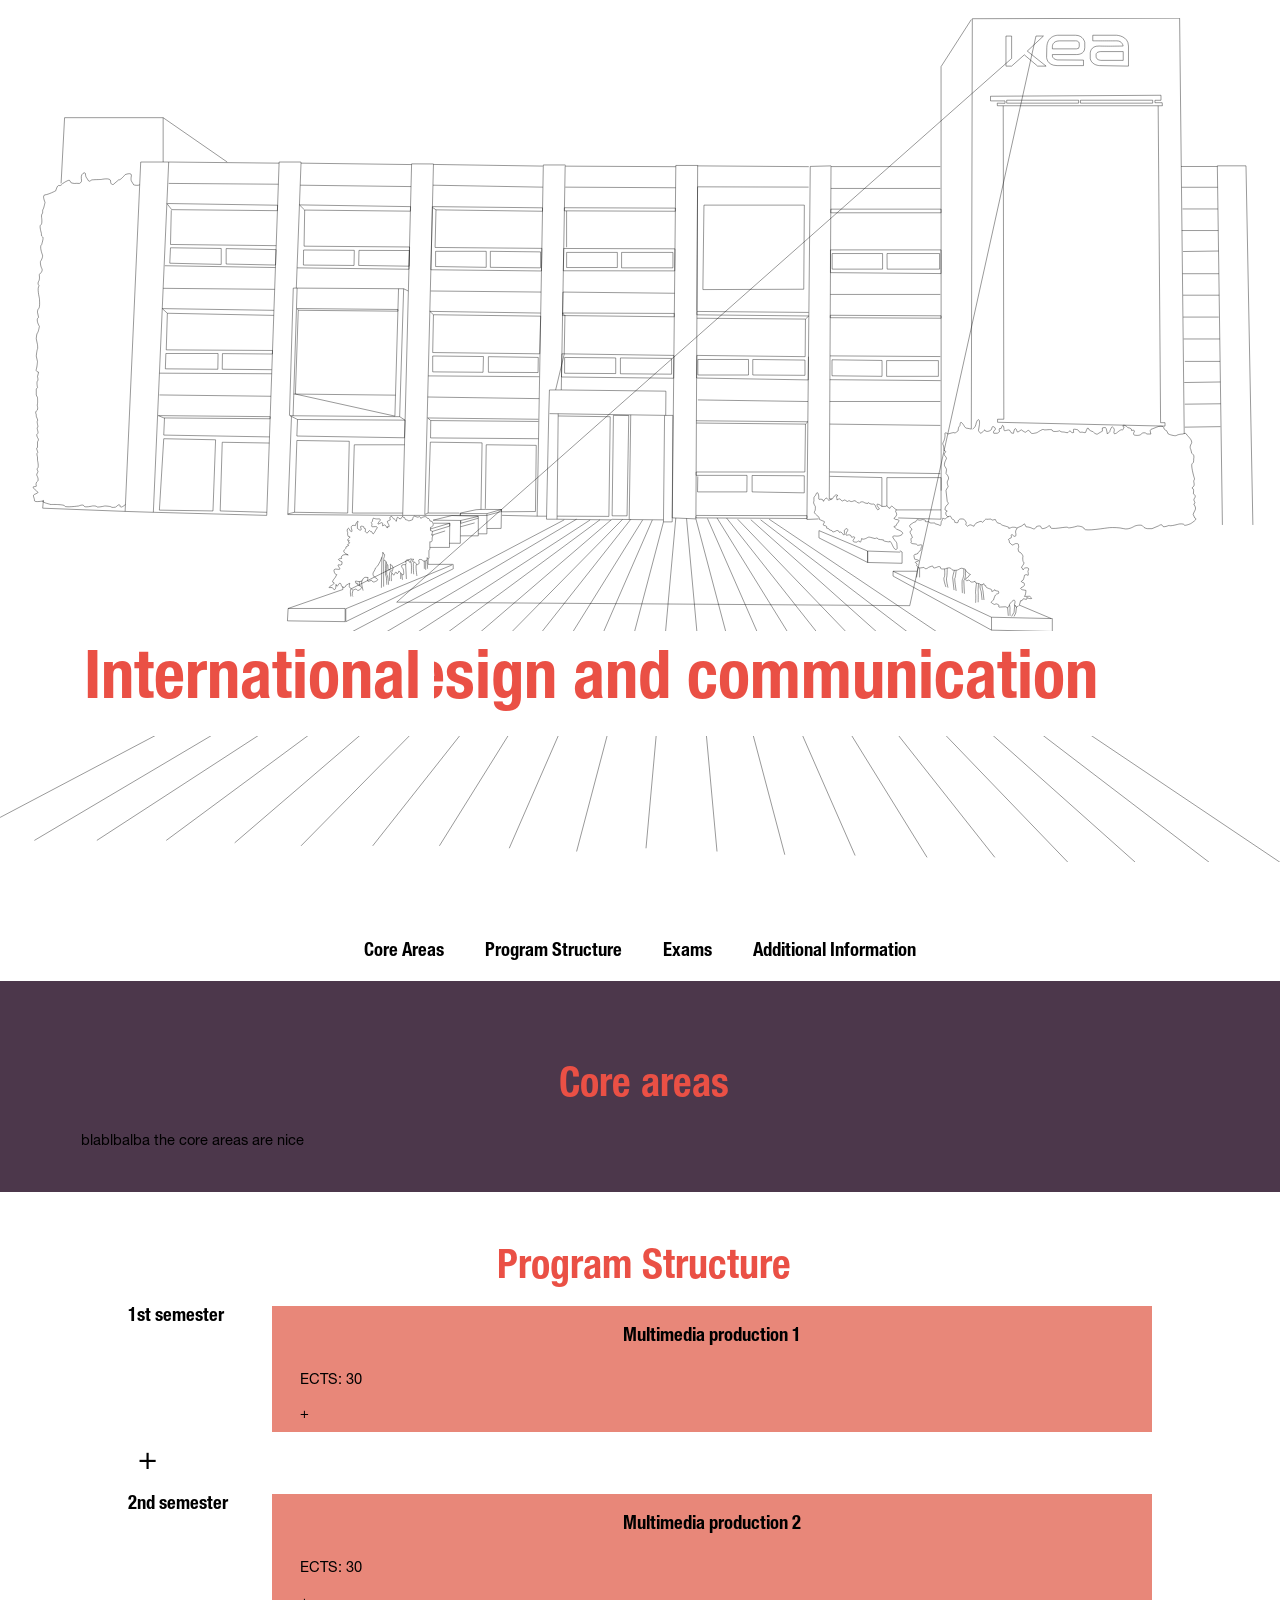
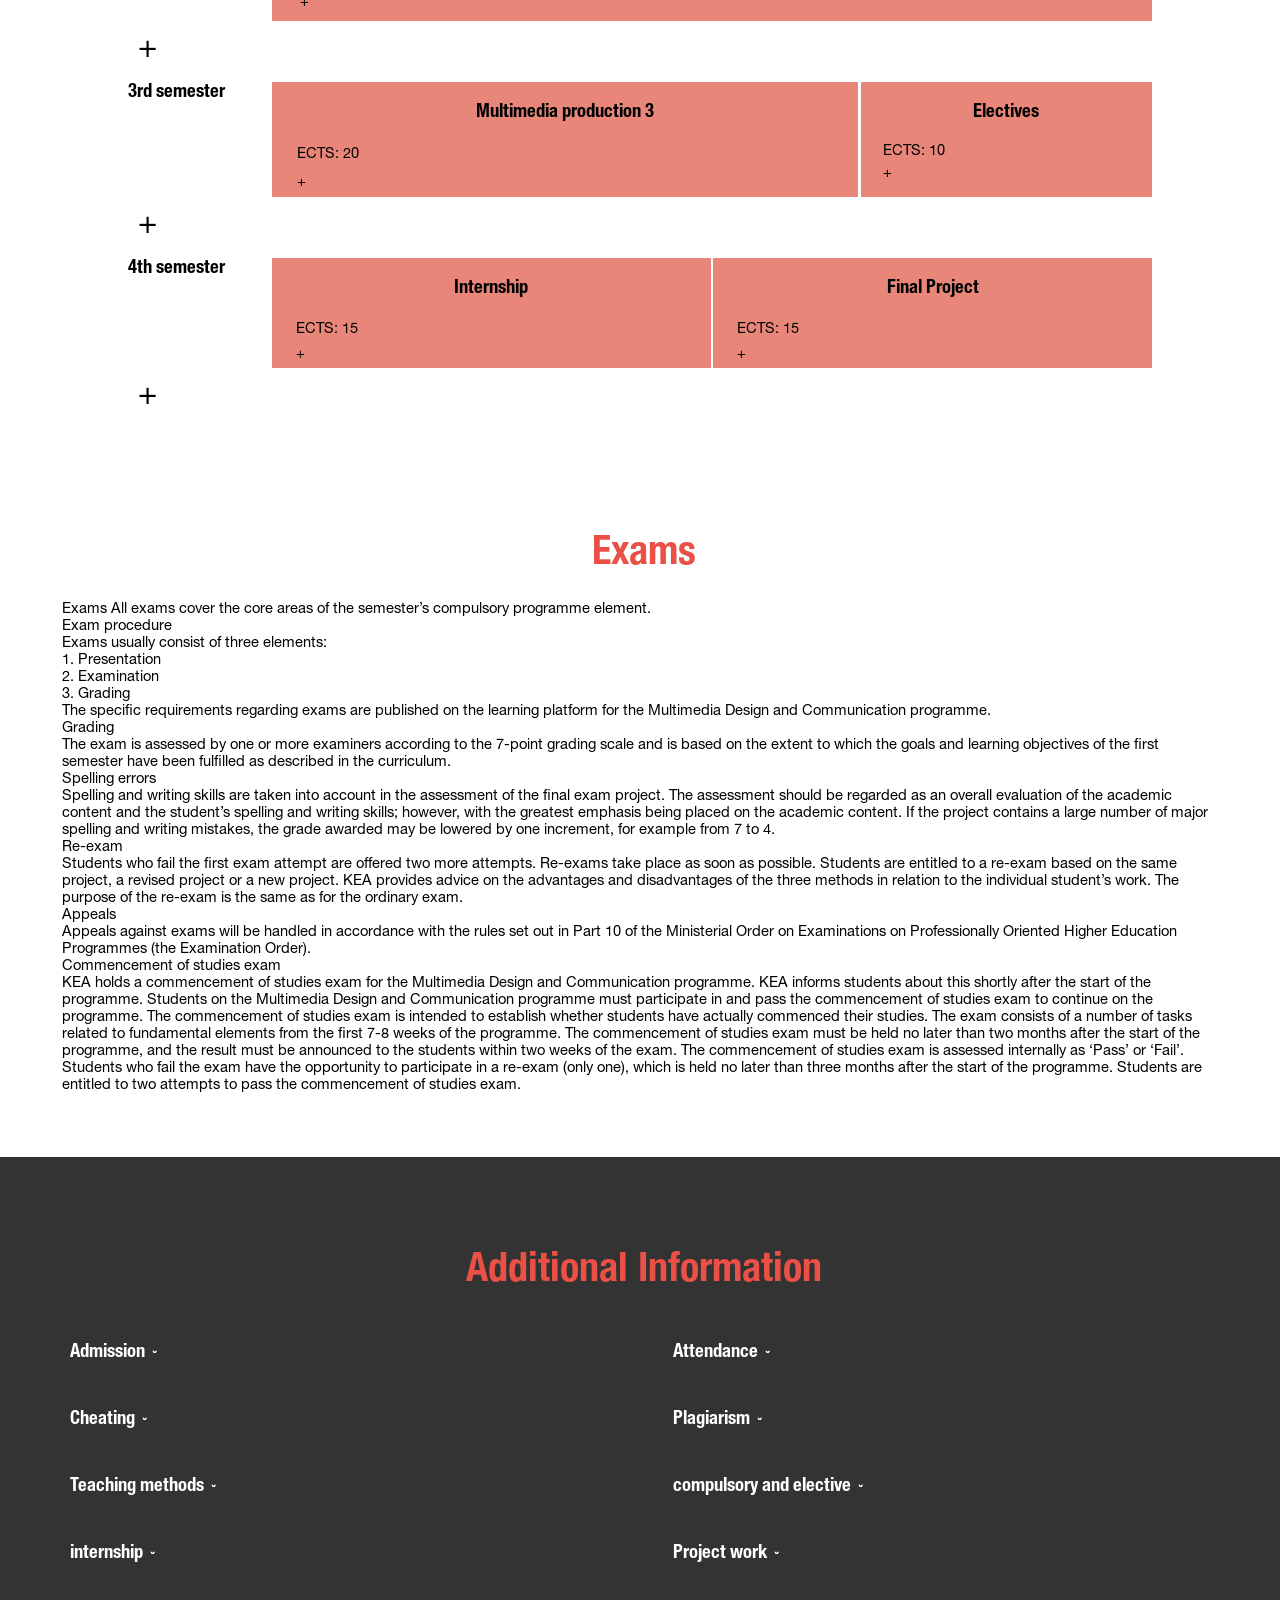
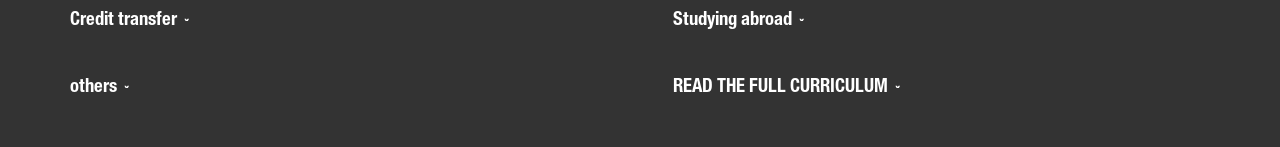
==== commit ec814fd0: "final design, frontpage and core Areas "ready"" ====
--- a/index.html
+++ b/index.html
@@ -1,5 +1,5 @@
 <!DOCTYPE html>
-<html lang="">
+<html lang="da">
 
 <head>
   <meta charset="utf-8">
@@ -12,265 +12,267 @@
 
 <body>
   <div id="frontpage">
-    <img src="img/bg-01.png" alt="official program cover image">
-    <div class="dots">
-        <div class="dot"></div>
-        <div class="dot"></div>
-        <div class="dot"></div>
-    </div>
+   <div class="svgBox"> <img src=""
+      alt="">
+    <h1>Multimeda design and communication</h1>
+    <h1>International</h1>
+    <svg id="Layer_3" data-name="Layer 3" xmlns="http://www.w3.org/2000/svg" viewBox="0 0 3172.33 2092.7"><defs><style>.cls-1{fill:none;stroke:#000;stroke-miterlimit:10;}</style></defs><title>kea-camp6</title><path pathLength="1" class=" draw cls-1" d="M2981.37,1336.44l-12.56-890h71l17.1,890m-80.43-243.65-88.33,1.34m0-57,89-1m-.76-54-89.56,1.34m88.84-52.34h-87.5m86.72-55.59h-89.56m87-54.24h-88.25m89.28-54.24h-89.53m88.77-53.26h-90m89.23-56.25-88,1.25m87.26-52h-90.51m89.76-53.5h-87.76m87-53.74h-89m88.25-51.5h-89.75m-520-364.25-75,116.75.25,1050.75m-273-803.66v-1.09l-51.42,1.34-8.25,875,28.67-1.34m302-873.25h-271l-4.25,823.5m275.25-769.33H2011m271.28,262.67H2009.68m272.63,265.33h-274m274,59.33-274-3.33m274,122.67-274-4m164.15,94h111.6v-80H2149.81v70.46m-136.33-17.8h-6.42m175.75,132-80.66-2.66v28.33l85.32,2v-28l-5.53-3.23m-79.79.9-120.67-50.67v18l120.67,61ZM2283,978.79l-274.69-2.35m274-57.31-273.42-1.67m4.92,9.67v39.66l124,1.34V928.79Zm135.34,41h128.33v-39H2149.15ZM2009.38,822.79l274.83,1.34-.15-6-274.38-1.34Zm.58-111.67,274.1,2.34V654.79H2010Zm129.19-47.33h-125v38.67h125V663.79Zm11.33,38.67h130V663.79H2150.15ZM2010.65,562.79h273.5l-.09-9H2011ZM1680.81,447l.17-1.52h-54.25l-8.86,873.39,58.62,2.59,4.07-821,.25-53.89,275.48,1.92m-.47,50.68-275.25-.69L1679,805.79m17.45-262-2.67,209.34,250-.88,1.5-208.46Zm250.83,375.59.75-93.12-269-2.13m268.28,95.25L1679,916.28l-.82,56L1954.9,977l.55-57.49m-274.14,6.83v38.5h125.5v-38.5Zm136.11,0v38.47l129.39.85V927.86Zm137,104.22-273.09-4m-.16,189.67-.67,38.33h122.33l.34-41H1677.06v-8.33h269.5l1.5-118.67-270.39-2.67m138.14,170.67,129.25,2.37v-42.36l-129.25-.68Zm-139.31,60.67v3.67l275.36,1.62v-7.09l-274.8-.54m-50.37-864.32-274.21-1.34-9.67,554.66h-29.33l-1.67,59-5.66,261.34h22.66l137.61,1.66,2.39-1.33,127.34,1.33v5h21.66l1.53-264-17.69.13.5-60.13-259.34-3m253.34,322,2.66-259-285-4.33m18.59,254.08,128.41.59,3.34-247-129-1.85-2.81,255.89m2.81-255.89v-5.82m266.69,4.33h-3m-130,249h37l4.25-248.62-38-.38ZM1515,1063.52l-3.82,259.38m-182.34-321.11,21.51-89.43-6-.08-1,57.49,278,3.06.58-56.55-271.64-3.92m.83,9-.09,39.1,126.75.83V922.54Zm138.28,40.43,126.87,1-.15-39-126.72-1.22ZM1351.91,817.6l271,2.95v-8.26l-276.8-1.14,5.48,6.81m1.2-.35-6.79-.08,1-58.25,276.48,3m.56-55.5.55-54.67-275.71-.84-1,55.25,276.12.26M1492.31,661v38.25h127.25V661Zm-10.5,0H1356.06v37.5h125.75Zm143.85-109.75-275.11-1V558l275,1Zm-272.85-52,273.36,1.5M1352.81,446v-1.75h-54.5l-15.25,870.5h23.09M1143.81,1298l10.75,0,40.25.2-.16,5.67,84.16-.67,2-164-124-1.5-2.25,158.75m128.5,18.25-87.25-2M1286.06,1080l-266.74-2.26-.51,43,267.25,2m-274.28-103.35,276.39,4m0-54.33-275.1-2m11.08-10,124.83,1,1-39-125.82-1.31Zm138-37.67v38.69l123.17.64.5-37.43ZM1291.75,819l-265.69-3.5-1.91,93.66,265.16,3.15Zm0-7.68L1017,807.11m2.27-50.48,273.48,2.65m59.15,58.5-1.8,94.67m5.92-354.4v90.24M1019.59,704l274.12,3,1-56-264.63-2.25,2.25-93.25,264,3.51v-8.51l-272.83-3Zm11.72-45.74V696l125.5,2V658.29Zm135.75,0V698l124.5,1.25v-39.5ZM1024.79,494.42l272.27,4.87m-271-56.25v-1.25l-54.18-.24-22.07,871.24h142.75V1307l39.25-8.25,12-.75,2.75-165-128.25-1.75-5.5,175.75-8.25,3.5,21.5-867.5,271,4.09m-622.91,621L665,1310.72l284.8,2.07m22-869.48-274-3.52L686.15,749.46m338-199.67,8.16,5.75m-6.25,259.93-9-8.36m269,267.43-274.28-3.25,7.54,6.49M1012.81,1307h77.5m857.75-220.58,5.86-5.67-276.86-2.5m278.76-268.5L1679,807.29v8.38l277.26,2.87-8.23,7.72M954.12,1137.79H829.81L825,1307H949.81m5.82-230.26-266.48-1.65-1.67,41,266.64,4.33Zm-138.22,52.35-129.93-2-5.67,178L813.49,1307Zm-152.34,180,16.74-4m7.34-230-18.59-9.32,271.68,2.31,9.91-317-273.54-1.67-9.46,316.33m283-314.66,11.36,5.5m-7.88,320.15-13.39-8.66m-258.43-56,246.67,54.64,9-315.64m-251.33-1.61-8.42,266.53-1.6,50.35m1.68-54.27L932,1014.81m-241-210.35,247,2.18.09-4.17-249.84-2.34Zm-7.12,207.67,7.12-207.67m-2.78-105.17,277.11,3.42,1.54-55.16-261.49-2,1.5-89.5,262.1,2.77.36-11.29-275.35-4.29,12.89,12.81m-2.73,99-.43,37.29,125.5,1,.66-37.5Zm136.61,38.25,125,1.85.69-38.83-125-.34ZM970.48,497.86l-274.73-3.44m-52.29-54.61L369.81,437l-2.26,51.73-35.74,816.36,281,7.66L643.56,437h54l.25,2.75M369.81,490l271.82,2M365.31,539.79l12,15.25,262,2.52.47-13.51-273.24-4.26m9.75,16.75-2,84.75,262,3m-262,5.23-1.75,38.25,127.5,3v-39.5Zm138,2v38.25l122.29,2.53,1.34-38.26Zm122.07,47L360.31,694m-4.2,56,276.37,2.56M346.91,960.26l278.23,1.53m5.52-157.24-276.75-4.3,12.65,11.54,263.66,5.28m-263.66-5.28-2.75,90.75,263.35,1.51-.3,8.76-123.8-1-.49,38.75,122.57,1.09M492.28,911.54l-129.45,0-1.25,38,130.07,1Zm130.9,106-276.27-3.27m11.15,57,263.16,2,.18-5.18-277.34-2.58Zm1.42,0-1.92,42.49,262.08,4.5m-.53,15.19-116.55-1.94-5.08,170.25m115.6,3.34-115.6-3.34m-17.88,0,6.48-176.36-128.52-2.64-10.8,177,132.84,2M369.81,437H300.48L261.9,1302.91l69.91,2.22M514.81,437,356.11,327.13V437m0-109.91H111.81L103.15,490M1552.81,2137.79l73.88-818.55m102.12,826.55-75.53-825.37m23.21,1,220.32,832.35m-516-8,215.34-817m-27.66-4.73-354.68,813.73m-173-6,503.7-807.73M875.44,2131.79,1515,1322.57m-20.6.33L697.81,2131.79m768.61-808-933,800.54m-169.64-6L1438.9,1323.46m-24.46.6L191.76,2118.33m-154.78,0,1343.83-796.16M-48,2061.33l1398.13-737.54m721,832-366-835.37m23.7-1.32,520.56,841.23m168,0L1752.5,1319.24m845.81,853.08-818.42-850.15m32.67,1.29,952.78,848.86m183,0L1836.89,1323.79m21-1.62,1265.94,850.15m-2052-736.53-263,108.34v32l266.32-131-.34-11h-62v-1.67a9.55,9.55,0,0,1,0-3,2.73,2.73,0,0,0,0-1.67,21.16,21.16,0,0,0,0-5,2.37,2.37,0,0,1,1-2.66l1-1.67c1-1.67,0-2.33,0-2.33v-17l2.34-2m0,0v-5h48.66v-10.34l26.75.09.21-18.42h44.38v-5h21.33v-13.17l35.25-.23.75-41.18M807.15,1543.46H665.81l-1.66,30.67,143,2Zm-141.34,0,135.67-47v-7m335.67-131v-43.67l-65.34-1.66-46.5,11.5,67.84.66-.38,38.17m.47-22.56,34.83-9.5m8.78-16-43.2,10v7.08l43.5-12.7m-71.34,62.7.67-50.25h-40.14m-3.86,20.5,43.8-13.45.2-7-47.81,14.1m4.14,15.24,32.17-10.34m103.5-6.16v-36.67l-65.92-.67v5l64.92.34,37-10v-5l-36,10.35m1019.33,10.64,106.25,3.07v-23m125.09,266v32l150.66,3.33v-32.07l-6.69-.08-144-3.18-244-114v12l244,134m-244-146h59.33m-1207.33-59V1378s6.66,2.75,5.66-6.25,6.5-10.08-1.5-10.16l1.5-4.21s3-7-4.14-6.92v-8s12.14-2.5,4.14-14.5l-5.66-1.5s-.84-7.75-5.84-6.25c0,0-3-9.63-16.75-.19,0,0-2.25-7.56-6.5-2.56m0,0-7.25-2.09s-5-3.57-6.5,8l-6.75,2.58h-4s-3.5-3-5.5-2-2.75-7.27-5-6.27-3.25-2.86-3.25-2.86l-5,6.69-4-1.14s-4.25-7.94-5.75,1.69-2,3.87-2,3.87-3.75-5.34-5.25-4.42-4.25-7.52-5.75-6.17-5.75-1.13-3,8.61l-4.5,2s-5.25.25-1.25,6.25,2.75,8.61,2.75,8.61h-4.25v3.39l-4.25-6s-1.66-4-6.21,0,4-12.5-7.79-5.75,0-6.75,0-6.75,3.81-5.09-5.22-4.17-12.78-5.3-12.9,2.44-6.13,5.23-2.63,8.48-5.25,9.72,5.75,8.36,7.75,3.39,7.75,3.39l-4,6.21s-5.5,12-6.87,6.92-4.63-4.11-4.63-4.11-3-6.23-6,0-7.75,0-7.75,0,1.5-9.35-1-8.18-2.75-4.23-2.75-4.23-11-4.36-7.25,3.14-3.75,4.75-3.75,4.75l-4.75-3.66v-12.59s3.75-7.75,0-4.5-5,10.25-5,10.25-13.25-4.25-9.5,8-4,4.21-4,4.21-2.25-8.71-5.5-4.46.25,9,0,9.25-1.3,11.5,3.85,10.5-2.1,5.25-2.1,5.25-6.55,4.5,2.1,4.5c0,0-4.9,4.5,0,4.75s-8.1,5.75-3.35,6.25-1.89,3-1.89,3a3.88,3.88,0,0,0-3.34,4.5c.48,4-15.27,6.75,6,17,0,0-14.25-4.25-17.25,5.25l1,3.52s-18.5,0,1,8.23l-.5,6.25-4.25,2s-9.5-5-2.25,5.75-14.5-2-13,8.25,7,9.25,7,9.25l-4.5,8s-9.75,10.75-4.25,11.5-.5,5-.5,5-13.75,7.75-9.25,7.75h7.25s6.75,11.25,8.5,0,.75-7.25.75-7.25,2.25,7.75,5.5.5,7-2.25,7-2.25.07,8,6,8.5,5.73-4.66,5.73-4.66l5.48-3.34,4.5-2.25s-3,10,0,11,6.5,8.5,11,4.75,9,2.5,9,2.5,16.5-7,5.25-11.5-6.25-6.5-6.25-6.5l-4-.25s-2.5-6.5.25-5.5,14.25,3.25,15.75-2a11.93,11.93,0,0,1,6.5-7.25l7.75.5s-3,10,.5,9.5a32.62,32.62,0,0,0,8-2.75s2.75,6.25,7.5,4,13-4.25,3-9.75-6-13.25-6-13.25l3.75-6.75,1.75-4.75,5.5-5.25,5.5-10,7.06-16.49c-.59-15.38.37-1.48,3.57-2,2.67-.41-1.38,10.47-1.38,10.47s-.5,5,3.25,5.23,4.25,9.5,4.25,9.5,0,1.25,2,.5-.5,16.5,4.5,13.5,2.25-14.75,2.25-14.75,5.25,2.5,6.75,8-6.75,15.5-2.25,15.5,2.75,8.75,6.5,0,5.5.25,5.5.25,4.25-1.75,4.25-5.5,5.25,3.75,5.25,3.75,11,15.25,6-10.25c0,0-6.75-7-3.25-9.25a10.46,10.46,0,0,1,7.5-1.25s4.75.75,2.25-6,6.5-6,6.5-6,3,8.5,4.5,6.5,2.76-7.75,2.76-7.75l6-.25s-6.75,6.75-.5,6.75,6.75,7,7.25,7,8.75-.25,6-8.25,8-4,8-4,1.75,3.75,5.25,3,8,0,7-6.23,2.5,1.81,2.5,1.81m-186.5,77.67s-3.75,14,0,14.75m145-94.23-149.05,75c-3.78,1.29-1.21,19.22-1.21,19.22m81.5-24.58v-65.67m-5.5,68.5,1.25-75.6m25.25,40.6c-3.75,1.75-1.25,17.75-1.25,18.5m.22-27c-8.89,1.25-4.72,27-4.72,27m-7.5-40v23.5c4,5.5,4.25,23.75,4.5,25.5m-6.75-57s-2,33.5,0,34.32,2.25,22.68,2.25,22.68m39-12.25-1.67-13.82m-2.83,11.82.25-14.75m-95.25,17.75c-4.75,3.75,2,25.75,2,25.75m-8.51-22.42s-3,6.23.76,10.92m115-17.25-1.9-35.83m26.9.58c-3,.57,1,27.88,1,27.88m-8-33.38c-2,1.15,0,28.93,0,28.93m-5.74-1.43s1.38-29.76-1.82-29.5m37.3,20v-21.25m-3.24,18.75-.25-19.25m8.25,19.25s-.87-22.36-1.67-21.5m998.42-207.66,129.17,3v71.66s-6.33-6-11-5.66,5,11.66,5,11.66l-4.33,2.34s-3-2.34-5.67-9.46-7.67-4.54-7.67-4.54-6.33-.34-8.66-3-3,1.33-3,1.33l-6.67-1.33c-8.67-6.67-13.67.33-13.67.33s-7.66-1.33-8.92-4.67-8.08.34-8.08.34-4,1.66-6.33-.67-6.33,1-6.33,1-4.34-1.33-5-3.33-7,2-7,2-3,.33-5-3.67-9,1.33-9,1.33,0-6.33-1.67-7.33,4-3.33,4-3.33c-6-7.67-13.33,7.66-13.33,7.66l-6.84,2.67s-2.16,3.67-5.83-2.67-9.67,6.34-9.67,6.34c-1-6-5.66-5.67-10-5s.34-6-3.33-14-5,4.33-8.67,6.66-.33,12-2.33,13.67,4,11.33,4,11.33,1,10.34-2,12.67,6.67,10.33,9,11.67,3.33,7.75,3.33,7.75,6,2.91,9.45,4.25,3.89.66,1.22,5.66-.67,4.67,3.33,5.67,5.34,3.33,3.34,5,7.33,1.29,6.91,4.29,7.09.67,7.75,4.67,10.67-2,10.67-2,5-.67,5.67,3,4.66.33,4.66.33a50,50,0,0,1,6,6.67c3,4,2.66-2.33,2.66-2.33a55.9,55.9,0,0,0,0-7.67c-.33-2.33,6.33-5,6.33-5s3.34,3,2,5a29.47,29.47,0,0,0-4.62,9.33c-1,4,7,1.34,7,1.34s6.33,0,6.33,4,4.41,1,4.41,1,7.92-1.67,1.59,6.33,8.33,6.67,8.33,6.67,4.67-5.67,6.67-.67,5-8.33,5-8.33c1.67,4.33,11.67-.34,14.67-2.34s7.33-.33,7.33-.33l11,3s6-3.33,6-.33,14.67,3.33,14.67,3.33c-3.67,3.67,15,5.33,15,5.33s.66-7.33,7.9,9,11.43,7,11.43,7-.67-9.33-1-12.33-4.67-7.33-4.67-7.33-5-6.67-5.76-8.67,5.1-2.67,5.1-2.67,11.33,2.67,18.32-3.66-13-12.67-13-12.67-4.33-4.67-7-6,6.67-1.67,6-4.67,6-6.33,6.33-10.66-9.33-1.34-11.66-5,0,0,4.31-5.67-1-11.67-1-11.67c2.67-9-.33-4.66-6-11.28s-8,3-8,3a6.48,6.48,0,0,1-5.33-3.83c-2-3.84-5-1.17-5-1.17l-9.67.33m419.34,277.6-77-32.44h-1.75l3.25-11.66h3.5l2.75-4.5s1.25-.75,6,1,3-4.5,3-4.5,5.25,3.25,10.5,3-4-6-4-6-15.25,1-12.2,0,3.7-14.5,3.7-14.5l-8.5-1.5s-10-3-.75-6.5,4-12,3.25-11-9-3.75-4.25-4,6.55-14.3,6.55-14.3,4.45-3.45,7.95-.45.5-9.91.5-9.91c6.25-10.17-4.75-8.59-7.25-7.84s-4.75,4.5-4.75,4.5-.5-4.5-3-4.5,2-6.25,4.5-9.75-1.58-6.5-1.58-6.5-1.42-9.75-.17-11.75-4.75-9.25-4.75-9.25l-5.64-3.25s-2.86-8-.84-9.5-.27-7.25-.27-7.25c2-4.5-7.75-3-7.75-3s-3.75,2.25-6,3.25-5.5-4.5-7-4.5-1.25-7.25-3.25-8.75,6.25-4.25,6.25-4.25,1.5-4.25,0-5.75,2.5-2.5,2.5-2.5c11.75,11.75,9-3.5,9-3.5s-2-4.75,2-10.25-11.5-4.5-11.5-4.5-10.5,4.75-7.25,2-18.5-6.25-18.75-8.5-10.25-4.5-10.25-4.5-4.5-6-4.5-7.83-9,3.08-9.75,0-7.5-.17-8.25-1.29-3,1.29-3,1.29c-3.5-6.58-10.25,10.08-12.25,5.83s-8.5.75-12.75,1.75-7.25,8.75-7.25,8.75a48.63,48.63,0,0,1-7.5-3.25c-3-1.75-8.25,3.25-8.25,3.25s-7-4-4-6.5-5.5-11.12-5.5-11.12-8-1.13-9.75,0-4.5,2.12-4.25,6.62-8.5,1.25-8.5,1.25.25-4.5-2.5-6.25-5.25-1-6.25-6-6.5-2.25-10.25,0-4,5.5-8.5,2.75-2.25,4.75-4.75,6-.75,14.5-4.75,11.25-13-3.25-12-5.25-13.75.75-13.5-2.5-12.75.25-10.25-3-7.5-3.66-7.5-3.66-6.25,2.66-11,.41-3.25,5.5-7,5.5-7.25,3.75-7.25,3.75c-12.75,5.25-2,12-2,12s3,4.75-1.16,5.5-.84,8.75,0,8.75,3.66,8.75,3.66,8.75c-6,1.25-2.5,9-2.5,9-6,8.75,13.25,4.75,13.92,8.5s8.33-.25,10.58,0,2.25,4.5,0,7,2,5-2.75,7.69-5.25,6.81-5.25,6.81a22,22,0,0,1-8.25,2.75c-4,.25,0,11.75,0,11.75s17.5,2.75,6.08,5.5,2.67,5.5-.41,7.75,1.83,5.75,1.83,5.75c-.07,1.48,1.23,2.19,3.11,2.44,4.46.62,12.14-1.29,12.14-1.29,4,7.64,11.5,0,11.5,0l8-2.9s3.5-1.25,4,2.9,11.5-1.65,11.5-1.65,7.25-1.5,6.25,2.88,11.75,2.37,11.75,2.37,12.25-5.5,15,.25,16.25,3,17.25,2,4.75-2.5,6.5-3.5,12.75,2.5,11.47,3.25,3.53,5.75,3.53,5.75,5.75,5.5,8.25,6-6.25,4.25-4.5,4.75-3,3.5-6.25,5.25,2.25,6.75,2.25,6.75,4.25-5.5,8,0,12.5,0,12.5,0c-3.25,4.75,10,6.25,10,6.25,5.25,6.25,11.5,0,11.5,0-1.5,5.25,7.5,4.25,5.25,6.75s10.5,6.5,10.5,6.5,5.25.5,4,5,9.75-5,7.55-3,8.7,3.5,8.7,3.5,3.25,6.25-1.5,6.25-7.2,6.25-7.2,6.25l-1.8,4.5-1.5,5a65.12,65.12,0,0,0-5.25,4.29c-2.75,2.5,7.5,6.5,7.5,6.5l4.5-1.42s9,1.92,6.75,5.67,4,2.25,4,2.25l8.5-.5a9.26,9.26,0,0,1,7.75,1.5c3.5,2.75,6.25-8,6.25-8s4.5-6.5,8.75-9.5,4.75,3.5,4.75,3.5-.75,5.5-1.5,7,5,5.75,5,5.75l5-2.5m-245.12-93.66v22.91m-7.63,0,3.3-24.85m72.81,1.94s-.11,19.66-1.61,24.16,3.5,24.25,3.5,24.25m-8.53-46.52s1.78,17-1,21,4.5,24,4.5,24m25.25-41.67s-1.75,19.42-3.25,19.67,3.25,31.5,3.25,31.5m-4.29-51c-1,2.07-4.46,17.48-4.46,17.48l3.5,31.5m24.25-52.52v13.77s-1.5,10.25-3.5,12.5,0,33.75,0,33.75m7.93-56.67s-.18,5.17-.18,12.42a25.88,25.88,0,0,1-4.25,13.29l1.5,32.46m35.12-25.2s-1.62,15.7-1.12,19.7,0,26.75,0,26.75m-4.08-47.72s-3.17,23.22-2.17,26.47,0,22.5,0,22.5m16.11-45c-1.5,1.75,2.14,15.54,2.14,15.54l2.5,22.5m-9-38.18c-2.74,4.57,2,16.93,2,16.93l2.36,21.25m69.36,39.25s-.72-16.5-.22-17.75-1.4-9.63-1.4-9.63m-4.6,7.08,1.75,20.3m14.25,1.5,4.25-8.5,1.75-15-4.37-4-1.63,17.25-6,10.25m427.75-452L2875.31,80.54l-513.75,1.25L2359.06,1099s-8.25-2.25-11.75-2.3-6.75-7-6.75-7-5.75-9-7.75-7.41-1,8.91-3.5,9.91-3,11-3,11-9,7.5-9,5-16,3-16,3-8.62-7-7.56,0-2.56,17-2.56,17-4.6,7.5-2.24,9.5,2.24,14,2.24,14,7.5,1,2.56,6,2.56,10,2.56,10l1.22,4.5s-8.34,13.5-3.78,19.5,3.78,8.5,3.78,8.5l-1.22,8.84s10,9.16,5,16.16,2,16.5,0,17.5-5,8.5-5,8.5l3.11,27s5.61,5.5,0,8.5-5.67,12.34-5.67,12.34l5.67,3.16s-5.86,1.21-3.11,8.36,6.88,5,6.88,5m168.5,28.6,12.62-5.49,6.55-5,3.95,7.5s8.5,0,15.5,4,10-4.5,10-4.5,11-5,12,2,15-1,15-1,7.5-7.5,7.5.5,42.5-3,43.5.5,24-3.5,24-3.5,15.5.5,16.78,7.24,54.72-2.74,62.72-3.24,24-.5,35,2.5,23-4,26.5-6,18.5-5,21,0,11.5,6,11.5,6h11l16.5-7s8-6,9.5-.18,16.5-1.1,16.5-1.1c0,3.72,24.5-3.22,24.5-3.22s12.5-1.5,13,2.15,16-3.15,16-3.15,9.5-6,12.11-9.5-2.11-4.55-2.11-4.55l-4-9a74.48,74.48,0,0,1,5.25-11c3.25-5.5-3.75-14.5-3.75-14.5,8-3.5-3.5-8,1.92-14.5s-2.92-11-2.92-11,1.5-8,0-11.5-6.5-.5-.5-5.5-.5-13.5,2.21-16.5,0-7.5,0-7.5-9.21-32-4.21-34,2.5-10.5,4-15.5-5.43-10-5.43-10l-2.57-10s-4-5,1.5-13.5-12-20.5-12-24-9.5,0-9.5,0-10.5.5-15,3.4-20.5-3.4-20.5-3.4l-4.5-8.5s-7-2-7-7.6-13.5-2.4-13.5-2.4-14,5.5-18,7,0,11.5,0,11.5h-10l-3.5-2.5s-6.5-2.5-10.5,2.5-15,3-15,3-7,0-3-7.5-6-4-6-4c1.5-7-9-7-9-7s-7-8-11.5-6,2,3.94,2,3.94-4,10.56-5.5,7.56-12.5,7-12.5,7-9.5,6.5-7-3-3-9-4-11.56-6.5,8.56-6.5,11.56l-6,6s-2-10-3-14-9.5-1-9.5-1v8s-8.5,4.5-12,7-11.5-6-11.5-6-10-2.5-11-7.5-4,2-4,2a75.33,75.33,0,0,0-3,7.5c-.5,2-9-1.5-10.5-.5s-6,0-6.5-3.5-11-4-12.5-4,0,8,0,8-5,2.5-7-2-6.5,1.5-7.5,2.5-9.5-1.5-9.5-1.5-7.5.5-9.5-2-4.5,0-4.5,0-15.5,2.5-15-2-20,.5-21.5-2-13,5.5-15.5,7-8.5,2.14-8.5,2.14-6.5,2.86-10-4.14-8.5.5-10.5,1.5-11-6-11-6a84.88,84.88,0,0,1-8,5.5c-3.5,2-3-8.5-6.5-8.5s-4.5,11.59-4.5,11.59-7,.91-8-4.59-7.5-3-7.5-3-2.5.5-4.5,1-4,1.5-4-5.5-3.5-7.5-3.5-7.5l-4,8.5c-5-3.5-4.5,3.5-3.5,6s-5.5,5.09-5.5,5.09h-8.5s-3-3.59,2.55-8.09-7.05-13-7.05-5.5-10.5,9-10.5,9-7.5,0-7.2-3-4.8,4-8.3,7-7.5-6.5-7.5-6.5l2.5-14.79s1-10.71-2-11.71-6,6.5-7,12.34-7.83,11.16-7.83,11.16M41.5,950.54m221.16,335.24s-12.85,11.65-13.35,3.58-10.5,2.85-10.5,2.85-11,1.91-11,0-16-2.79-16-2.79-19.61,4.37-20.05,1.87-10.45-1.93-10.45-1.93-20.2,5.07-21.6,0-12.9.06-12.9.06-34,4.63-35,0-37-3.64-34.5-3.64-26.65-5.45-18.07-10l-1.72,19.11,204.38,8M298,493.3c-3.27,3-14.66.49-14.66.49l-5.84-9.5s-2.16-3-.16-13-15.41-3-15.41-3-13.09,15.5-15.59,12.5l-14,12s-7,1-6.5-8.5-23.5-4-23.5-4-21.5.5-23,1-4.5,3.5-6.5,3.5-4-6-6.5-8.5-3-11-3-11-1-3.5-6,0-4.5,11-3.5,16.8-5.5,8-5.5,8a59.07,59.07,0,0,0-12.5,0,10.54,10.54,0,0,1-11.5-7.25c-1-3.5-17,7.25-17,7.25s-5.5,7.25-9.5,5.25-8,13-8,13-18.5,9.5-26.5,10,0,18.5,0,18.5-3,15.5-5,17.5.46,9-2,11-1.5,9-1.5,9,2.5,16.5-2,18.5,1.5,20.5,1.5,20.5-.5,8.5,3,9.5-2.46,19-2.46,19c-6,3.5,1.41,23.5,1.41,23.5,3.91,6.5-4.41,18.5-4.41,18.5s-.5,10,3.5,17-6.5,15-6.5,15,2.5,11.5-1.5,17,1.5,11,1.5,11c-6,4,.5,30.5.5,30.5s2,22.5-1.5,25.5-3.26,9.5-3.26,9.5l2.76,12.5c-8.5,5.5,2,22.5,2,22.5s-2.5,14.5-4.76,16-3,14.63-3,14.63l3,14.37s1.26,11,0,11.5-3,17-3,17l3,13.5s-.74,13-3,19.25,5.81,7.25,5.81,7.25l-2.76,11s2.76,9.5,0,11,0,16.5,0,16.5l-3,3v15l3,6.5s.76,13,0,15a12.78,12.78,0,0,0,0,7.5c.74,2,1.26,9.5-3,11s1.31,9.5,0,11.25,5.81,11.75,3,13.25,3.26,16,0,16,4.26,14,0,15.5-.24,9.5,1.76,12.5-1.76,7.5-1.76,7.5v14c-5.76,1.5,3.26,12.5,0,13.5s0,10,0,10v8s4.26,18,0,20,4.26,7.5,0,11.5,0,9.5,0,9.5,3.76,9.5,0,11.5-4.24,8.5-3,11-3.19,1.5-6.94,2.5,7.25,11,10.38,12.5-2.13,4-8,6.5.83,9.5,0,15,22.26,1,22.26,1m2147.09,259.65-1271.52-8.67,1524-1347.5v-55.5h-14v74.5h14l31.5-28,33,28h21L2497.81,162l40-37.25h-18.5ZM2560,170.63h60.17s20.16.66,20.08-17.09V140.38s-3.5-17.75-23.08-17.59h-43.67s-26.67-.16-27.33,30.42l-.5,23.75s-.17,20.75,25.91,21.08h65.5l-.08-13.66-63.67-.42S2558.23,183.21,2560,170.63Zm115.58-21.09c-21.75-.75-21.75,17.75-21.75,17.75v14.25c4.75,16.5,23.5,16.5,23.5,16.5l71.25,1.25V149.54c-.25-25.5-29.5-26.75-29.5-26.75h-59v13.88s45.5.12,59.5,0,15.75,12.87,15.75,12.87S2697.31,150.29,2675.56,149.54Zm-55.83,7a6.37,6.37,0,0,0,6.83-6.33v-6.08c0-8.42-10-7.42-10-7.42H2577.4c-17.67.17-17.42,13.67-17.42,13.67v6.16Zm60.08,6.75c-12.75.75-11.5,7.75-11.5,7.75v4.75c.25,8.75,12.25,9.25,12.25,9.25h55V163.29ZM2438.15,297.52l1.5,776.91h-15.5V1082l415,9.5V1083h-11l-6-785.5h10.5l-.5-7.5h-18v-6h15v-12.5l-422.5,2.5v11.5h36v6l-19.34-.39.34,6.39Zm8.58-13.73v7.34h178.33v-7.34Zm182.83,0v7.34h179v-7.34Zm-191.41,13.73h384" transform="translate(48.23 -80.04)"/></svg>
+       </div>
   </div>
 
   <nav>
-    <ul>
-     <li class="kea-logo"><img src="img/kea-logo-without-text-blk.png" alt="kea logo english version"></li>
-      <li class="nav"><a href="#coreAreas">Core Areas</a></li>
-      <li class="nav"><a href="#programStructure">Semester Plan</a></li>
-      <li class="nav"><a href="#exams">Exams</a></li>
-      <li class="nav"><a href="#additional">Other Information</a></li>
-      <li class="search">SEARCH ___________</li>
+    <ul class="topMenu">
+      <li><a onclick="webScroll(event, 'coreAreas')"
+          href="#">Core Areas</a></li>
+      <li><a onclick="webScroll(event, 'programStructure')"
+          href="#">Program Structure</a></li>
+      <li><a id="linkExams"
+          onclick="webScroll(event, 'exams')"
+          href="#">Exams</a></li>
+      <li><a onclick="webScroll(event, 'additional')"
+          href="#">Additional Information</a></li>
     </ul>
   </nav>
 
 
   <div id="coreAreas">
-
-    <h1>CORE AREAS</h1>
-   <!-- <div class="coreimg more">
-        <h2>Design &amp; Visulisation</h2>
+    <h1>Core areas</h1>
+    <div class="coreimg"></div>
+    <div class="coreimg"></div>
+    <div class="coreimg"></div>
+    <div class="coreimg"></div>
+
+    <p>blablbalba the core areas are nice</p>
+  </div>
+
+  <div id="programStructure">
+    <h1>Program Structure</h1>
+    <div class="wrapper">
+
+
+      <div class="first semester">
+        <div>
+          <h2>1st semester</h2>
+          <section class="blocks"></section>
+          <p class="expand">+</p>
+        </div>
+        <div class="hide details">
+          <p class="x">x</p>
+          <section class="core-area">
+            <h5>Design and Visualisation</h5>
+            <p>Summary = use key theories, tools and methods for design and development of simple digital user interfaces. Apply key design processes, including the documentation of design process. Apply basic compositional/layout and digital visual design
+              principles in MMD. Understand media types and current digital exchange formats used in MMD.</p>
+            <p>Examples = gestalt laws, contrast (colour, typography), colour theory, typography. Moodboard, style tile, style guide. </p>
+          </section>
+          <section class="core-area">
+            <h5>Interaction Development</h5>
+            <p>Summary = structure and use of the internet, with special emphasis on understanding client-server relationships and their impact on the dev. Of digital user interfaces. Relevant technologies, central methods for modelling, structuring and
+              developing digital user interfaces. Use/manage key technologies and methods of version control?? for a MMD production. Develop simple user interfaces.</p>
+            <p>Examples = Basic HTML, Basic CSS, Basic Javascript</p>
+          </section>
+          <section class="core-area">
+            <h5>Communication and Presentation</h5>
+            <p>Summary = Understand different types of digital media, f.x. Websites, animations, videos, games, apps, etc. Central theory and central test methods for user understanding, digital content and multimedia production - user tests (tests executed
+              on potential users of a product to find out if it works, if it’s relevant and needed, what can be improved, what isn’t relevant, etc. Individual testing, group testing, interviews, etc. Plan and conduct user testing and then produce content
+              based on user understanding.</p>
+            <p>Examples = 5 second test, Think a loud, focus group, heuristic, expert review, peer review, interview, individual etc.</p>
+          </section>
+          <section class="core-area">
+            <h5>Business</h5>
+            <p>Summary = use key theories, methods and tools for planning, developing and managing a simple multimedia production. Copyright and licensing methods in multimedia production (legal parameters). Companies strategy as a basis for multimedia production
+              and the multimedia designer’s position in the value chain???</p>
+            <p>Examples = Business Model Canvas, Communication Plan, Report (writing)</p>
+          </section>
+        </div>
+      </div>
+      <div class="second semester">
+        <div>
+          <h2>2nd semester</h2>
+          <section class="blocks"></section>
+          <p class="expand">+</p>
+        </div>
+        <div class="hide details">
+          <p class="x">x</p>
+          <section class="core-area">
+            <h5>Design and Visualisation</h5>
+            <p>Summary = relevant theories, tools, methods and rules for the design and dev.. Of user-oriented design and user experiences. Methods for presenting data. Apply and combine media forms of expression for design and production of user experience
+              in digital user interfaces. Apply methods and design processes, present solutions for the production and communication of digital user interfaces. Work with graphic materials, ensure consistent design and apply user-oriented approach in
+              design process. Manage process documentation and communication in relation to stakeholders. Team work.</p>
+            <p>Examples = </p>
+          </section>
+          <section class="core-area">
+            <h5>Interaction Development</h5>
+            <p>Summary = relevant technologies. Current and central programming paradigms for developing user interfaces. Data formats and exchange of limited data sets, synchronously and asynchronously with server. Apply key programming principles, including
+              control structures?, fucntions, variable for the development of digital user interfaces. Apply key tech. For handling and displaying content in the production of digital user interfaces. Apply key blahbalh and data formats for exchange and
+              presentation of complex data sets in digital user interfaces. Team-work. Handle process documentation and communication in relation to stakeholders, including planning and documentation of MMD productions as well as data exchange via digital
+              user interfaces</p>
+            <p>Examples = </p>
+          </section>
+          <section class="core-area">
+            <h5>Communication and Presentation</h5>
+            <p>Summary = applying central theories, methods and tools to support digital user experiences, including test methods. Methods for user understanding and content production, including information architecture and digital media. participate in
+              teams and contribute to the production of digital, user-oriented content and create user experiences in complex digital user interfaces.</p>
+            <p>Examples = </p>
+          </section>
+          <section class="core-area">
+            <h5>Business</h5>
+            <p>Summary = understand the company’s external environment, including stakeholders, resource base. Tools applied in practice and use of data for optimisation of MMD production. Methods and tools related to project management and estimation of
+              MMD productions. Plan and evaluate project management and quality assurance in team-based MMD productions. Emphasis on team.</p>
+            <p>Scrum, sprints? Kanban?</p>
+          </section>
+        </div>
+      </div>
+      <div class="third semester">
+        <div>
+          <h2>3rd semester</h2>
+          <section class="blocks"></section>
+          <p class="expand">+</p>
+        </div>
+        <div class="hide details">
+          <p class="x">x</p>
+          <section class="core-area">
+            <h5>Design and Visualisation</h5>
+            <p>Summary = current international trends in digital design, methods for presenting data??, apply central international development trends to design, develop, adjust and maintain advanced digital user interfaces. Stay relevant/current.</p>
+            <p>Examples = </p>
+          </section>
+          <section class="core-area">
+            <h5>Interaction Development</h5>
+            <p>Summary = evaluate, define, select and apply central and current libraries and frameworks for (innovative) developing advanced digital user interfaces. Data structures, data formats and exchange of complex data sets with server. Apply key
+              technologies, methods and data formats to the exchange and presentation of complex data sets in digital user interfaces. Communicate process to stakeholders.</p>
+            <p>Examples = </p>
+          </section>
+          <section class="core-area">
+            <h5>Communication and Presentation</h5>
+            <p>Summary = apply central theory and methods for planning user interaction and communication in various media productions. Know international digital trends and use of digital media and technologies by different user groups - apply this to the
+              planning and development of user experiences in advanced MMD productions. Assess, adjust and present solutions for innovative communication in advanced MMD productions. Communicate supoort of digital user experiences to stakeholders. Always
+              stay current/relevant on new trends/methods and users application of technologies.</p>
+            <p>Examples = </p>
+          </section>
+          <section class="core-area">
+            <h5>Business</h5>
+            <p>Summary = digital business models applied in practice? Budgeting of MMD productions. Assess and analyse data and present solutions as a basis for innovative development of MMD. assess, evaluate and communicate innovative methods in MMD production.
+              Keep up to date, acquire new knowledge of business apsects that suppoer the development of advanced MMD production.</p>
+            <p>Examples = </p>
+          </section>
+          <section class="core-area elective">
+            <h5>Electives</h5>
+          </section>
+        </div>
+      </div>
+      <div class="fourth semester">
+        <div>
+          <h2>4th semester</h2>
+          <section class="blocks"></section>
+          <p class="expand">+</p>
+        </div>
+        <div class="hide details">
+          <p class="x">x</p>
+          <section class="core-area intern">
+            <h5>Internship</h5>
+          </section>
+          <section class="core-area final-project">
+            <h5>Final Project</h5>
+          </section>
+        </div>
+      </div>
+
+
     </div>
-    <div class="coreimg less">
-        <h2>Communication &amp; Presentation</h2>
-    </div>
-    <div class="coreimg more">
-        <h2>Interaction Development</h2>
-    </div>
-    <div class="coreimg less">
-        <h2>Business</h2>
-    </div> -->
-    <img src="img/core-areas.png" alt="pie diagram about ects porpotions among core areas">
-    <div class="core-description">
-        <p>blablbalba </p>
-        <p>description for each core area will be displayed triggered by hover/click</p>
-        <p>don't know why business is not showing</p>
-        <p></p>
-        <p>ECTS: </p>
-        <p>some description of each area</p>
-        <p>some examples</p>
-    </div>
-  </div>
-
-  <div id="programStructure">
-    <h1>SEMESTER PLAN</h1>
-    <div class="wrapper">
-
-
-      <div class="first semester">
-        <div>
-          <h2>1st semester</h2>
-          <section class="blocks"></section>
-        </div>
-      </div>
-      <div class="second semester">
-        <div>
-          <h2>2nd semester</h2>
-          <section class="blocks"></section>
-        </div>
-<!--        <div class="hide details">
-          <p class="x">x</p>
-          <section class="core-area">
-              <h5>Design and Visualisation</h5>
-              <p>Summary = relevant theories, tools, methods and rules for the design and dev.. Of user-oriented design and user experiences. Methods for presenting data. Apply and combine media forms of expression for design and production of user experience in digital user interfaces. Apply methods and design processes, present solutions for the production and communication of digital user interfaces. Work with graphic materials, ensure consistent design and apply user-oriented approach in design process. Manage process documentation and communication in relation to stakeholders. Team work.</p>
-              <p>Examples =  </p>
-          </section>
-          <section class="core-area">
-              <h5>Interaction Development</h5>
-              <p>Summary = relevant technologies. Current and central programming paradigms for developing user interfaces. Data formats and exchange of limited data sets, synchronously and asynchronously with server. Apply key programming principles, including control structures?, fucntions, variable for the development of digital user interfaces. Apply key tech. For handling and displaying content in the production of digital user interfaces. Apply key blahbalh and data formats for exchange and presentation of complex data sets in digital user interfaces. Team-work. Handle process documentation and communication in relation to stakeholders, including planning and documentation of MMD productions as well as data exchange via digital user interfaces</p>
-              <p>Examples = </p>
-          </section>
-          <section class="core-area">
-              <h5>Communication and Presentation</h5>
-              <p>Summary = applying central theories, methods and tools to support digital user experiences, including test methods. Methods for user understanding and content production, including information architecture and digital media. participate in teams and contribute to the production of digital, user-oriented content and create user experiences in complex digital user interfaces.</p>
-              <p>Examples = </p>
-          </section>
-          <section class="core-area">
-                 <h5>Business</h5>
-                  <p>Summary = understand the company’s external environment, including stakeholders, resource base. Tools applied in practice and use of data for optimisation of MMD production. Methods and tools related to project management and estimation of MMD productions. Plan and evaluate project management and quality assurance in team-based MMD productions. Emphasis on team.</p>
-                  <p>Scrum, sprints? Kanban?</p>
-          </section>
-        </div> -->
-      </div>
-      <div class="third semester">
-        <div>
-          <h2>3rd semester</h2>
-          <section class="blocks"></section>
-        </div>
-<!--        <div class="hide details">
-          <p class="x">x</p>
-          <section class="core-area">
-              <h5>Design and Visualisation</h5>
-              <p>Summary = current international trends in digital design, methods for presenting data??, apply central international development trends to design, develop, adjust and maintain advanced digital user interfaces. Stay relevant/current.</p>
-              <p>Examples =  </p>
-          </section>
-          <section class="core-area">
-              <h5>Interaction Development</h5>
-              <p>Summary = evaluate, define, select and apply central and current libraries and frameworks for (innovative) developing advanced digital user interfaces. Data structures, data formats and exchange of complex data sets with server. Apply key technologies, methods and data formats to the exchange and presentation of complex data sets in digital user interfaces. Communicate process to stakeholders.</p>
-              <p>Examples = </p>
-          </section>
-          <section class="core-area">
-              <h5>Communication and Presentation</h5>
-              <p>Summary = apply central theory and methods for planning user interaction and communication in various media productions. Know international digital trends and use of digital media and technologies by different user groups - apply this to the planning and development of user experiences in advanced MMD productions. Assess, adjust and present solutions for innovative communication in advanced MMD productions. Communicate supoort of digital user experiences to stakeholders. Always stay current/relevant on new trends/methods and users application of technologies.</p>
-              <p>Examples = </p>
-          </section>
-          <section class="core-area">
-                 <h5>Business</h5>
-                  <p>Summary = digital business models applied in practice? Budgeting of MMD productions. Assess and analyse data and present solutions as a basis for innovative development of MMD. assess, evaluate and communicate innovative methods in MMD production. Keep up to date, acquire new knowledge of business apsects that suppoer the development of advanced MMD production.</p>
-                  <p>Examples = </p>
-          </section>
-          <section class="core-area elective">
-              <h5>Electives</h5>
-          </section>
-        </div> -->
-      </div>
-      <div class="fourth semester">
-        <div>
-          <h2>4th semester</h2>
-          <section class="blocks"></section>
-        </div>
-<!--        <div class="hide details">
-          <p class="x">x</p>
-          <section class="core-area intern">
-              <h5>Internship</h5>
-          </section>
-          <section class="core-area final-project">
-              <h5>Final Project</h5>
-          </section>
-        </div> -->
-      </div>
-    </div>
   </div>
 
   <div id="exams">
-    <h1>EXAMS</h1>
-    <section class="exam exam1">
-        <h2>Commencement of Studies Exam</h2>
-        <p>KEA informs students about this shortly after the start of the programme. </p>
-        <h3>WHY</h3>
-        <p>Students on the Multimedia Design and Communication programme must participate in and pass the commencement of studies exam to continue on the programme. The commencement of studies exam is intended to establish whether students have actually commenced their studies. The exam consists of a number of tasks related to fundamental elements from the first 7-8 weeks of the programme. </p>
-        <h3>WHEN</h3>
-        <p>The commencement of studies exam must be held no later than two months after the start of the programme, and the result must be announced to the students within two weeks of the exam. </p>
-        <h3>PASS/FAIL</h3><p>The commencement of studies exam is assessed internally as ‘Pass’ or ‘Fail’. Students who fail the exam have the opportunity to participate in a re-exam (only one), which is held no later than three months after the start of the programme. Students are entitled to two attempts to pass the commencement of studies exam.</p>
-    </section>
-    <section class="exam">
-        <h2>Program Element Exam</h2>
-        <p>All programme elements/blocks are concluded with an exam.</p>
-        <p>All exams cover the core areas of the programme element/block.</p>
-     <h3>Exam procedure</h3>
-     <p>Exams usually consist of three elements:<br> 1. Presentation<br> 2. Examination<br> 3. Grading</p>
-     <p>The specific requirements regarding exams
-      are published on the learning platform for the Multimedia Design and Communication programme.</p>
-        <h3>Grading</h3>
-      <p> The exam is assessed by one or more examiners according to the 7-point grading scale and is based on the extent to which the goals and learning objectives of the first semester have been fulfilled as described in the curriculum.</p>
-        <h3>Spelling errors</h3>
-      <p> Spelling and writing skills are taken into account in the assessment of the final exam project.<br> The assessment should be regarded as an overall evaluation of the academic content and the student’s spelling and writing skills; however, with
-      the greatest emphasis being placed on the academic content. If the project contains a large number of major spelling and writing mistakes, the grade awarded may be lowered by one increment, for example from 7 to 4.</p>
-        <h3>Re-exam</h3>
-      <p> Students who fail the first exam attempt are offered two more attempts. Re-exams take place as soon as possible. Students are entitled to a re-exam based on the same project, a revised project or a new project. KEA provides advice on the advantages
-      and disadvantages of the three methods in relation to the individual student’s work. The purpose of the re-exam is the same as for the ordinary exam.</p>
-        <h3> Appeals</h3>
-      <p> Appeals against exams will be handled in accordance with the rules set out in Part 10 of the Ministerial Order on Examinations on Professionally Oriented Higher Education Programmes (the Examination Order).</p>
-    </section>
+    <h1>Exams</h1>
+    <p>Exams All exams cover the core areas of the semester’s compulsory programme element.<br> Exam procedure<br> Exams usually consist of three elements:<br> 1. Presentation<br> 2. Examination<br> 3. Grading<br> The specific requirements regarding exams
+      are published on the learning platform for the Multimedia Design and Communication programme.<br> Grading
+      <br> The exam is assessed by one or more examiners according to the 7-point grading scale and is based on the extent to which the goals and learning objectives of the first semester have been fulfilled as described in the curriculum.<br> Spelling
+      errors
+      <br> Spelling and writing skills are taken into account in the assessment of the final exam project. The assessment should be regarded as an overall evaluation of the academic content and the student’s spelling and writing skills; however, with
+      the greatest emphasis being placed on the academic content. If the project contains a large number of major spelling and writing mistakes, the grade awarded may be lowered by one increment, for example from 7 to 4.<br> Re-exam
+      <br> Students who fail the first exam attempt are offered two more attempts. Re-exams take place as soon as possible. Students are entitled to a re-exam based on the same project, a revised project or a new project. KEA provides advice on the advantages
+      and disadvantages of the three methods in relation to the individual student’s work. The purpose of the re-exam is the same as for the ordinary exam.<br> Appeals
+      <br> Appeals against exams will be handled in accordance with the rules set out in Part 10 of the Ministerial Order on Examinations on Professionally Oriented Higher Education Programmes (the Examination Order).<br> Commencement of studies exam<br>      KEA holds a commencement of studies exam for the Multimedia Design and Communication programme. KEA informs students about this shortly after the start of the programme. Students on the Multimedia Design and Communication programme must participate
+      in and pass the commencement of studies exam to continue on the programme. The commencement of studies exam is intended to establish whether students have actually commenced their studies. The exam consists of a number of tasks related to fundamental
+      elements from the first 7-8 weeks of the programme. The commencement of studies exam must be held no later than two months after the start of the programme, and the result must be announced to the students within two weeks of the exam. The commencement
+      of studies exam is assessed internally as ‘Pass’ or ‘Fail’. Students who fail the exam have the opportunity to participate in a re-exam (only one), which is held no later than three months after the start of the programme. Students are entitled
+      to two attempts to pass the commencement of studies exam.<br>
+    </p>
   </div>
 
   <div id="additional">
-    <h1>Other Information</h1>
-    <section>
-        <h3>Admission<sub>&nbsp; &Hacek; &nbsp;</sub></h3>
-        <p>Full information about admission can be found <a href="http://www.kea.dk/da/uddannelser/erhvervsakademiuddannelser/multimedia-design-and-communication/admission/" >HERE</a></p>
-    </section>
-    <section>
-        <h3>Attendance<sub>&nbsp; &Hacek; &nbsp;</sub></h3>
-        <p>There are no rules on mandatory attendance, but active enrolment rules and criteria apply.<br> Students must actively participate in study activities, compulsory projects and assignments, tests and exams in accordance with the conditions described
-      in this curriculum and in applicable acts and ministerial orders. KEA regularly evaluates student activity. <br> To be considered active, students must participate in <br> • project start-up meetings;<br> • compulsory meetings with their supervisor/lecturer;<br>      • project work, including submission of assignments on the learning platform for the Multimedia Design and Communication programme;<br> • project presentations and evaluations;<br> • tests and exams as described in this curriculum;<br> • a number
-      of compulsory assignments each semester. These assignments must be approved for students to be able to register for exams in the semester in question.<br> Students who are unable to participate in study activities due to documented illness or for
-      other acceptable reasons must contact the administration for the Multimedia Design and Communication programme immediately. The administration will inform the student about the necessary procedures, including the need to obtain a medical certificate.
-      Students must pay for any medical certificates themselves.</p>
-    </section>
-    <section>
-        <h3>Cheating<sub>&nbsp; &Hacek; &nbsp;</sub></h3>
-        <p>Students who cheat at an exam will be expelled from the exam. <br> In case of aggravating circumstances, students may be suspended from KEA for a long or short period of time. <br> In such event, students must be issued with a written warning
-      stating that repeated cheating may result in permanent expulsion. <br> Cheating includes: <br> – obtaining unlawful help during an exam;<br> – providing unlawful help to other students during an exam;<br> – presenting other people’s work as one’s
-      own; <br> – using materials and aids not permitted for the exam in question.<br> Expulsion from an exam due to cheating means that the awarded grade will be withdrawn, and the student will have used one exam attempt. <br> Students who exhibit disruptive
-      behaviour during an exam may be ordered to leave the exam. In less serious cases, KEA will first warn the students.</p>
-    </section>
-    <section>
-        <h3>Plagiarism<sub>&nbsp; &Hacek; &nbsp;</sub></h3>
-        <p>Projects and other material in connection with exams must be prepared by the students independently. Students who unlawfully present other people’s work as being their own (plagiarism) or who use their own previously assessed work without stating
-      the source will be expelled from the exam. <br> For
-      information about plagiarism, see www.stopplagiat.nu.<br></p>
-    </section>
-    <section>
-        <h3>Teaching methods<sub>&nbsp; &Hacek; &nbsp;</sub></h3>
-        <p>The teaching is a combination of classroom instruction, lectures, workshops, study groups, exercises, major project work and not least guidance. The teaching is planned
-      on the basis of relevant business practice and applied theory.<br> On the programme, teaching methods are used which are aimed at developing the students’ independence as well as their collaborative and innovative skills. <br> Practice-oriented learning<br> The teaching is interdisciplinary and practice-oriented. It primarily takes place in an open
-      environment rather than the traditional classroom setting. The learning environment is designed to be flexible, so as to allow lecturers and students to meet in both formal and informal settings to handle interdisciplinary problems in connection
-      with projects and tasks undertaken for public and private organisations.</p>
-    </section>
-    <section>
-        <h3>compulsory and elective<sub>&nbsp; &Hacek; &nbsp;</sub></h3>
-        <p>The core areas, courses and learning objectives are divided between three compulsory semesters to ensure the same academic/professional Curriculum for the Academy Profession Degree Programme in Multimedia Design and Communication
-      Copenhagen School of Design and Technology 24 progression and level of complexity for all students. <br> The specialisation takes place in connection with the elective subjects in the third semester. </p>
-    </section>
-    <section>
-        <h3>internship<sub>&nbsp; &Hacek; &nbsp;</sub></h3>
-        <p>The internship in the fourth semester ensures
-      that students acquire practical knowledge about the profession and learn how to handle practical issues. The final project in the fourth semester adds new perspectives to the student’s specialisation and internship through the application of academic
-      theory and method to a practical issue.</p>
-    </section>
-    <section>
-        <h3>Project work<sub>&nbsp; &Hacek; &nbsp;</sub></h3>
-        <p>KEA places great emphasis on project work, on contact with the business community and on use of the latest technologies. The project-based working method provides students with important
-      teamwork experience, and through working in a problem-oriented study environment, students acquire experience with the formulation of problem statements and problem solving. </p>
-    </section>
-    <section>
-        <h3>Credit transfer<sub>&nbsp; &Hacek; &nbsp;</sub></h3>
-        <p>Successfully completed
-      programme elements are equivalent to the corresponding programme elements at other educational institutions offering the programme. <br> Students are obliged to provide information on completed programme elements from other Danish or foreign higher
-      education programmes and on any employment for which credit transfer may be granted. On a case-by-case basis, KEA approves credit transfers based on completed programme elements and employment comparable to subjects, programme elements and internships.
-      The decision is based on an academic evaluation.</p>
-    </section>
-    <section>
-        <h3>Studying abroad<sub>&nbsp; &Hacek; &nbsp;</sub></h3>
-        <p>KEA helps students find programmes at foreign educational institutions with learning objectives equivalent to the Multimedia Design and Communication programme.<br> Having
-      passed the first-year exam, students can choose to complete either the entire programme or parts of it abroad. KEA offers multiple possibilities for international study, including the fourth semester internship. Information on partner institutions,
-      international internships, credit transfers and procedures are published regularly by KEA.</p>
-    </section>
-    <section>
-        <h3>others<sub>&nbsp; &Hacek; &nbsp;</sub></h3>
-        <p>In so far as is relevant, the programme covers issues like entrepreneurship, environmental issues and the dynamics of intercultural encounters.<br>Academic/professional progression<br> The programme is structured around four core areas, which are further divided into a number of sub-topics, each with their own learning objectives.<br>Process and method are essential parts of the learning environment at all times and also form part of the basis for assessment in connection with tests and exams.<br> Motivation
-      <br> An important requirement for completing the programme is active participation in classes, project work and guidance sessions. Students are expected to share in the responsibility for their own learning, which requires motivation and commitment,
-      independence, plenty of initiative and critical thinking. This is a condition for students being able to actively participate in the organisation of their own work – not least in connection with projects.<br> </p>
-    </section>
-    <section>
-        <h3>Further Education Possibilities<sub>&nbsp; &Hacek; &nbsp;</sub></h3>
-    </section>
-    <section>
-        <h3>READ THE FULL CURRICULUM<sub>&nbsp; &Hacek; &nbsp;</sub></h3>
-        <p>Full text of Curriculum for the Academy Profession Degree Programme in Multimedia Design and Communication can be found<a href="http://www.kea.dk/fileadmin/user_upload/Uddannelser/Studieordninger/update_15/Curriculum_Multimedia_Design_and_Communication_August_2017.pdf">HERE</a></p>
-    </section>
-  </div>
-<footer>
-    <section class="contact">
-        <h4>Contact</h4>
-        <p>address: Lygten 16, 2200 KBH</p>
-        <p>tlf: 12345678</p>
-    </section>
-    <section class="soMi">
-        <img src="img/facebook-icon.png" alt="facebook icon">
-        <img src="img/linkedin-icon.png" alt="linkedIn icon">
-        <img src="img/youtube-icon.jpg" alt="youtube icon">
-    </section>
-    <section class="copyright">&copy;CopyRight statement</section>
-</footer>
+    <h1>Additional Information</h1>
+    <section>
+      <h3>Admission<sub>&nbsp; &Hacek; &nbsp;</sub></h3>
+      <p>Full information about admission can be found here: <br>http://www.kea.dk/da/uddannelser/erhvervsakademiuddannelser/multimedia-design-and-communication/admission/</p>
+    </section>
+    <section>
+      <h3>Attendance<sub>&nbsp; &Hacek; &nbsp;</sub></h3>
+      <p>There are no rules on mandatory attendance, but active enrolment rules and criteria apply.<br> Students must actively participate in study activities, compulsory projects and assignments, tests and exams in accordance with the conditions described
+        in this curriculum and in applicable acts and ministerial orders. KEA regularly evaluates student activity. <br> To be considered active, students must participate in <br> • project start-up meetings;<br> • compulsory meetings with their supervisor/lecturer;<br>        • project work, including submission of assignments on the learning platform for the Multimedia Design and Communication programme;<br> • project presentations and evaluations;<br> • tests and exams as described in this curriculum;<br> • a number
+        of compulsory assignments each semester. These assignments must be approved for students to be able to register for exams in the semester in question.<br> Students who are unable to participate in study activities due to documented illness or
+        for other acceptable reasons must contact the administration for the Multimedia Design and Communication programme immediately. The administration will inform the student about the necessary procedures, including the need to obtain a medical certificate.
+        Students must pay for any medical certificates themselves.</p>
+    </section>
+    <section>
+      <h3>Cheating<sub>&nbsp; &Hacek; &nbsp;</sub></h3>
+      <p>Students who cheat at an exam will be expelled from the exam. <br> In case of aggravating circumstances, students may be suspended from KEA for a long or short period of time. <br> In such event, students must be issued with a written warning stating
+        that repeated cheating may result in permanent expulsion. <br> Cheating includes: <br> – obtaining unlawful help during an exam;<br> – providing unlawful help to other students during an exam;<br> – presenting other people’s work as one’s own;
+        <br> – using materials and aids not permitted for the exam in question.<br> Expulsion from an exam due to cheating means that the awarded grade will be withdrawn, and the student will have used one exam attempt. <br> Students who exhibit disruptive
+        behaviour during an exam may be ordered to leave the exam. In less serious cases, KEA will first warn the students.</p>
+    </section>
+    <section>
+      <h3>Plagiarism<sub>&nbsp; &Hacek; &nbsp;</sub></h3>
+      <p>Projects and other material in connection with exams must be prepared by the students independently. Students who unlawfully present other people’s work as being their own (plagiarism) or who use their own previously assessed work without stating
+        the source will be expelled from the exam. <br> For information about plagiarism, see www.stopplagiat.nu.<br></p>
+    </section>
+    <section>
+      <h3>Teaching methods<sub>&nbsp; &Hacek; &nbsp;</sub></h3>
+      <p>The teaching is a combination of classroom instruction, lectures, workshops, study groups, exercises, major project work and not least guidance. The teaching is planned on the basis of relevant business practice and applied theory.<br> On the programme,
+        teaching methods are used which are aimed at developing the students’ independence as well as their collaborative and innovative skills. <br> Practice-oriented learning<br> The teaching is interdisciplinary and practice-oriented. It primarily
+        takes place in an open environment rather than the traditional classroom setting. The learning environment is designed to be flexible, so as to allow lecturers and students to meet in both formal and informal settings to handle interdisciplinary
+        problems in connection with projects and tasks undertaken for public and private organisations.</p>
+    </section>
+    <section>
+      <h3>compulsory and elective<sub>&nbsp; &Hacek; &nbsp;</sub></h3>
+      <p>The core areas, courses and learning objectives are divided between three compulsory semesters to ensure the same academic/professional Curriculum for the Academy Profession Degree Programme in Multimedia Design and Communication Copenhagen School
+        of Design and Technology 24 progression and level of complexity for all students. <br> The specialisation takes place in connection with the elective subjects in the third semester. </p>
+    </section>
+    <section>
+      <h3>internship<sub>&nbsp; &Hacek; &nbsp;</sub></h3>
+      <p>The internship in the fourth semester ensures that students acquire practical knowledge about the profession and learn how to handle practical issues. The final project in the fourth semester adds new perspectives to the student’s specialisation
+        and internship through the application of academic theory and method to a practical issue.</p>
+    </section>
+    <section>
+      <h3>Project work<sub>&nbsp; &Hacek; &nbsp;</sub></h3>
+      <p>KEA places great emphasis on project work, on contact with the business community and on use of the latest technologies. The project-based working method provides students with important teamwork experience, and through working in a problem-oriented
+        study environment, students acquire experience with the formulation of problem statements and problem solving. </p>
+    </section>
+    <section>
+      <h3>Credit transfer<sub>&nbsp; &Hacek; &nbsp;</sub></h3>
+      <p>Successfully completed programme elements are equivalent to the corresponding programme elements at other educational institutions offering the programme. <br> Students are obliged to provide information on completed programme elements from other
+        Danish or foreign higher education programmes and on any employment for which credit transfer may be granted. On a case-by-case basis, KEA approves credit transfers based on completed programme elements and employment comparable to subjects, programme
+        elements and internships. The decision is based on an academic evaluation.</p>
+    </section>
+    <section>
+      <h3>Studying abroad<sub>&nbsp; &Hacek; &nbsp;</sub></h3>
+      <p>KEA helps students find programmes at foreign educational institutions with learning objectives equivalent to the Multimedia Design and Communication programme.<br> Having passed the first-year exam, students can choose to complete either the entire
+        programme or parts of it abroad. KEA offers multiple possibilities for international study, including the fourth semester internship. Information on partner institutions, international internships, credit transfers and procedures are published
+        regularly by KEA.</p>
+    </section>
+    <section>
+      <h3>others<sub>&nbsp; &Hacek; &nbsp;</sub></h3>
+      <p>In so far as is relevant, the programme covers issues like entrepreneurship, environmental issues and the dynamics of intercultural encounters.<br>Academic/professional progression<br> The programme is structured around four core areas, which are
+        further divided into a number of sub-topics, each with their own learning objectives.<br>Process and method are essential parts of the learning environment at all times and also form part of the basis for assessment in connection with tests and
+        exams.
+        <br> Motivation
+        <br> An important requirement for completing the programme is active participation in classes, project work and guidance sessions. Students are expected to share in the responsibility for their own learning, which requires motivation and commitment,
+        independence, plenty of initiative and critical thinking. This is a condition for students being able to actively participate in the organisation of their own work – not least in connection with projects.<br> </p>
+    </section>
+    <section>
+      <h3>READ THE FULL CURRICULUM<sub>&nbsp; &Hacek; &nbsp;</sub></h3>
+      <p>Full text of Curriculum for the Academy Profession Degree Programme in Multimedia Design and Communication can be found here: http://www.kea.dk/fileadmin/user_upload/Uddannelser/Studieordninger/update_15/Curriculum_Multimedia_Design_and_Communication_August_2017.pdf</p>
+    </section>
+  </div>
+
 
   <script src="script.js"></script>
 </body>
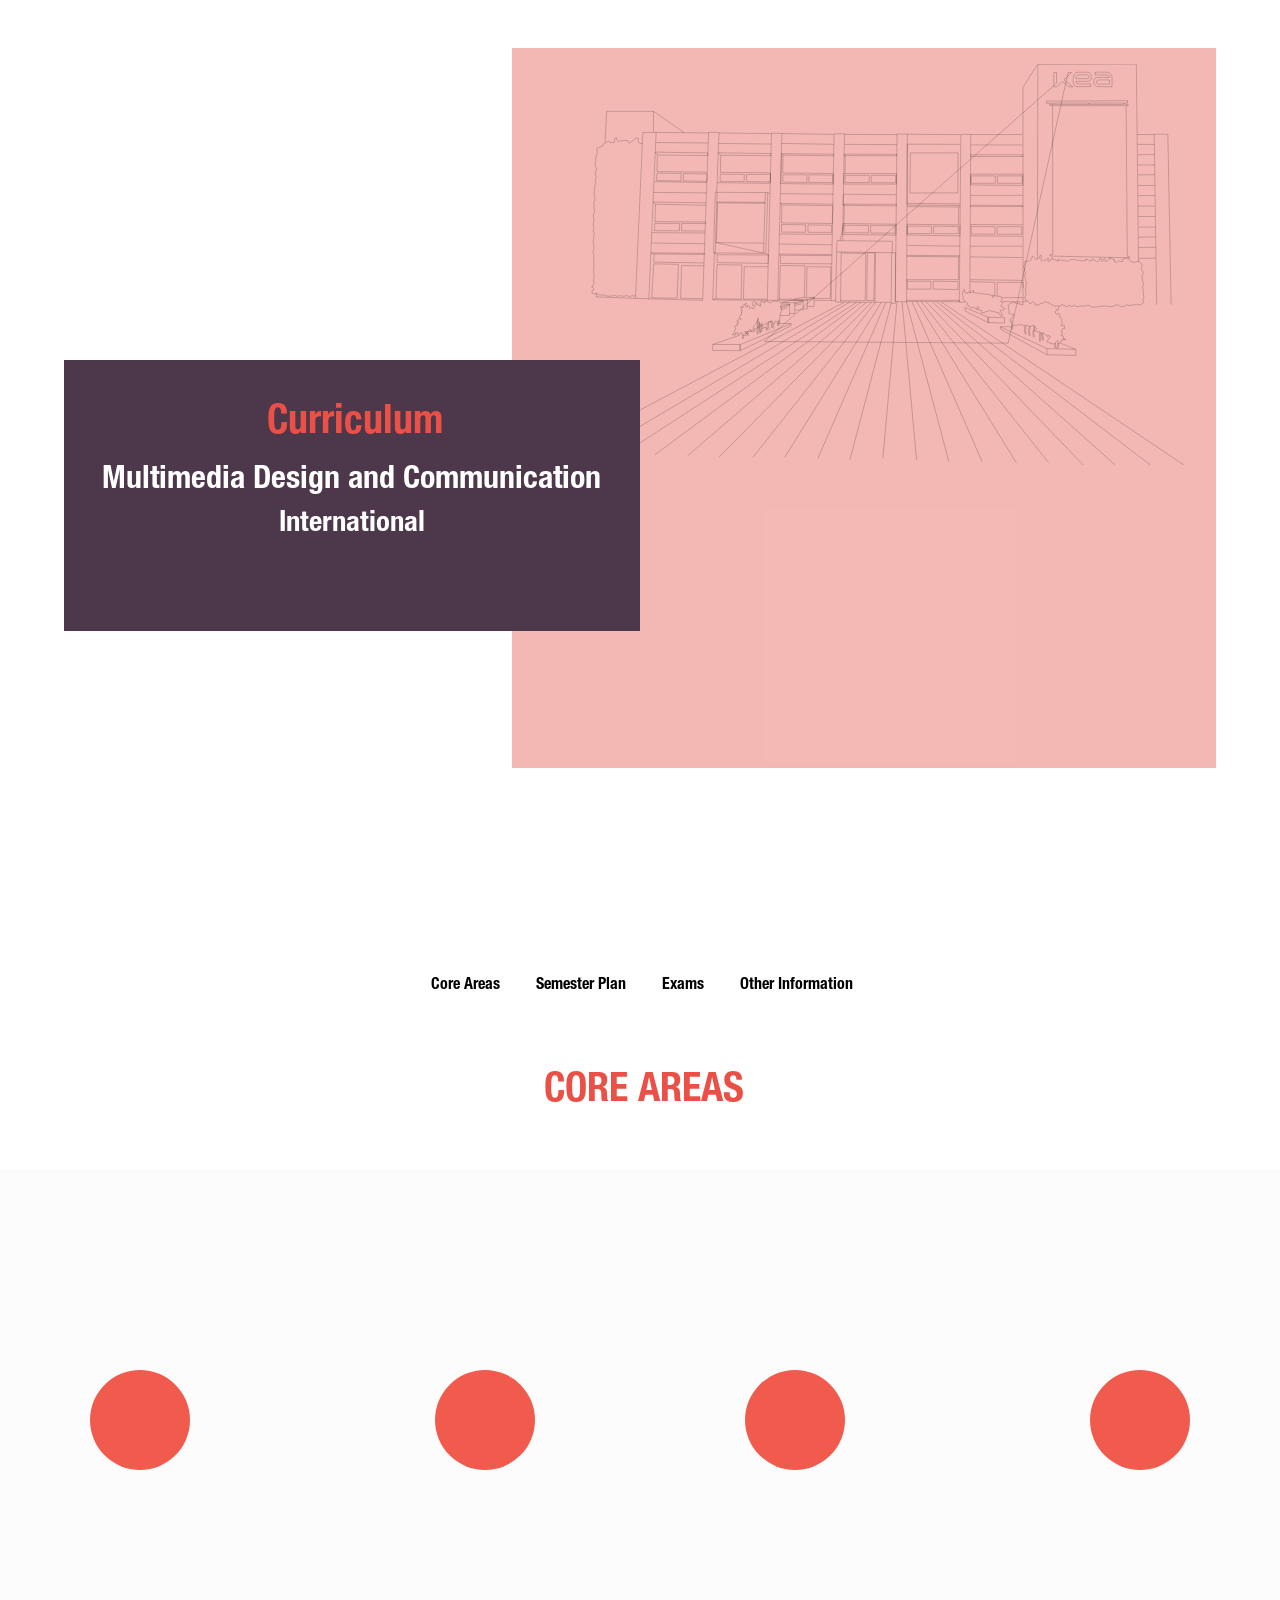
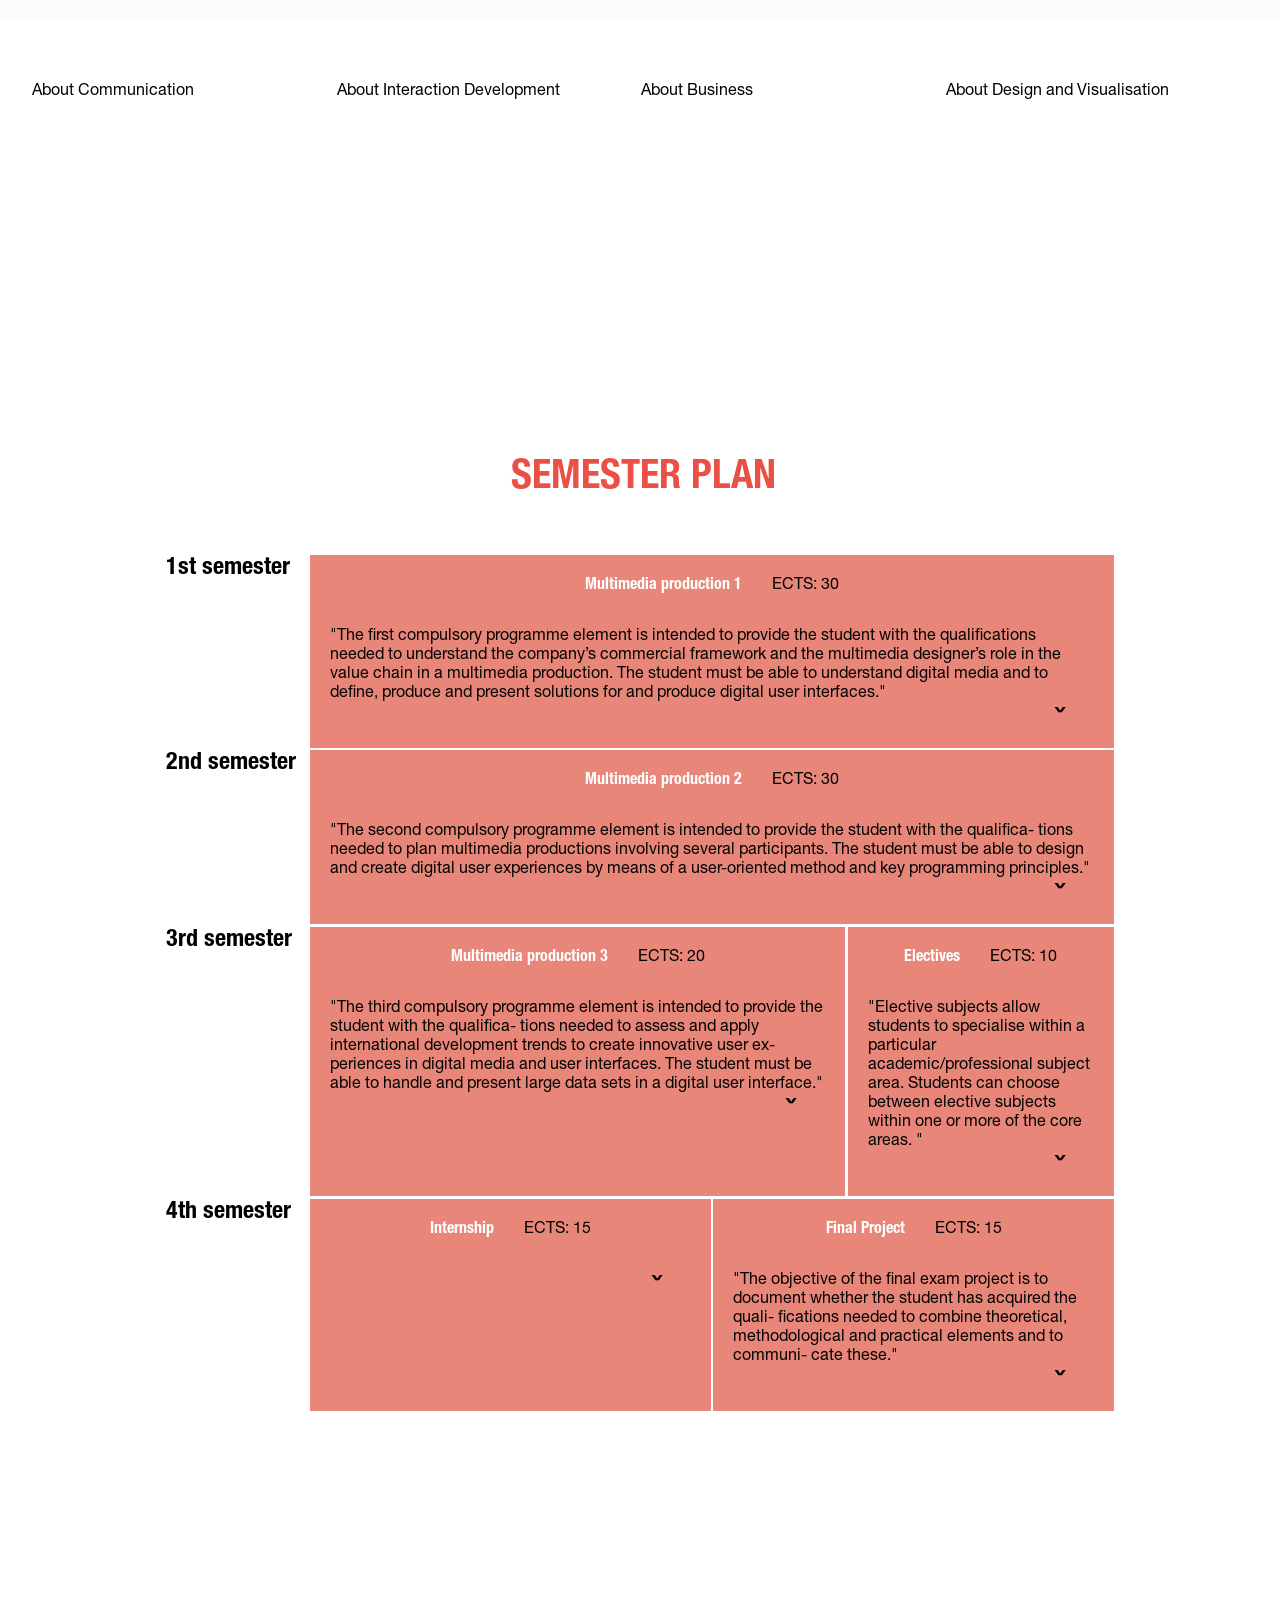
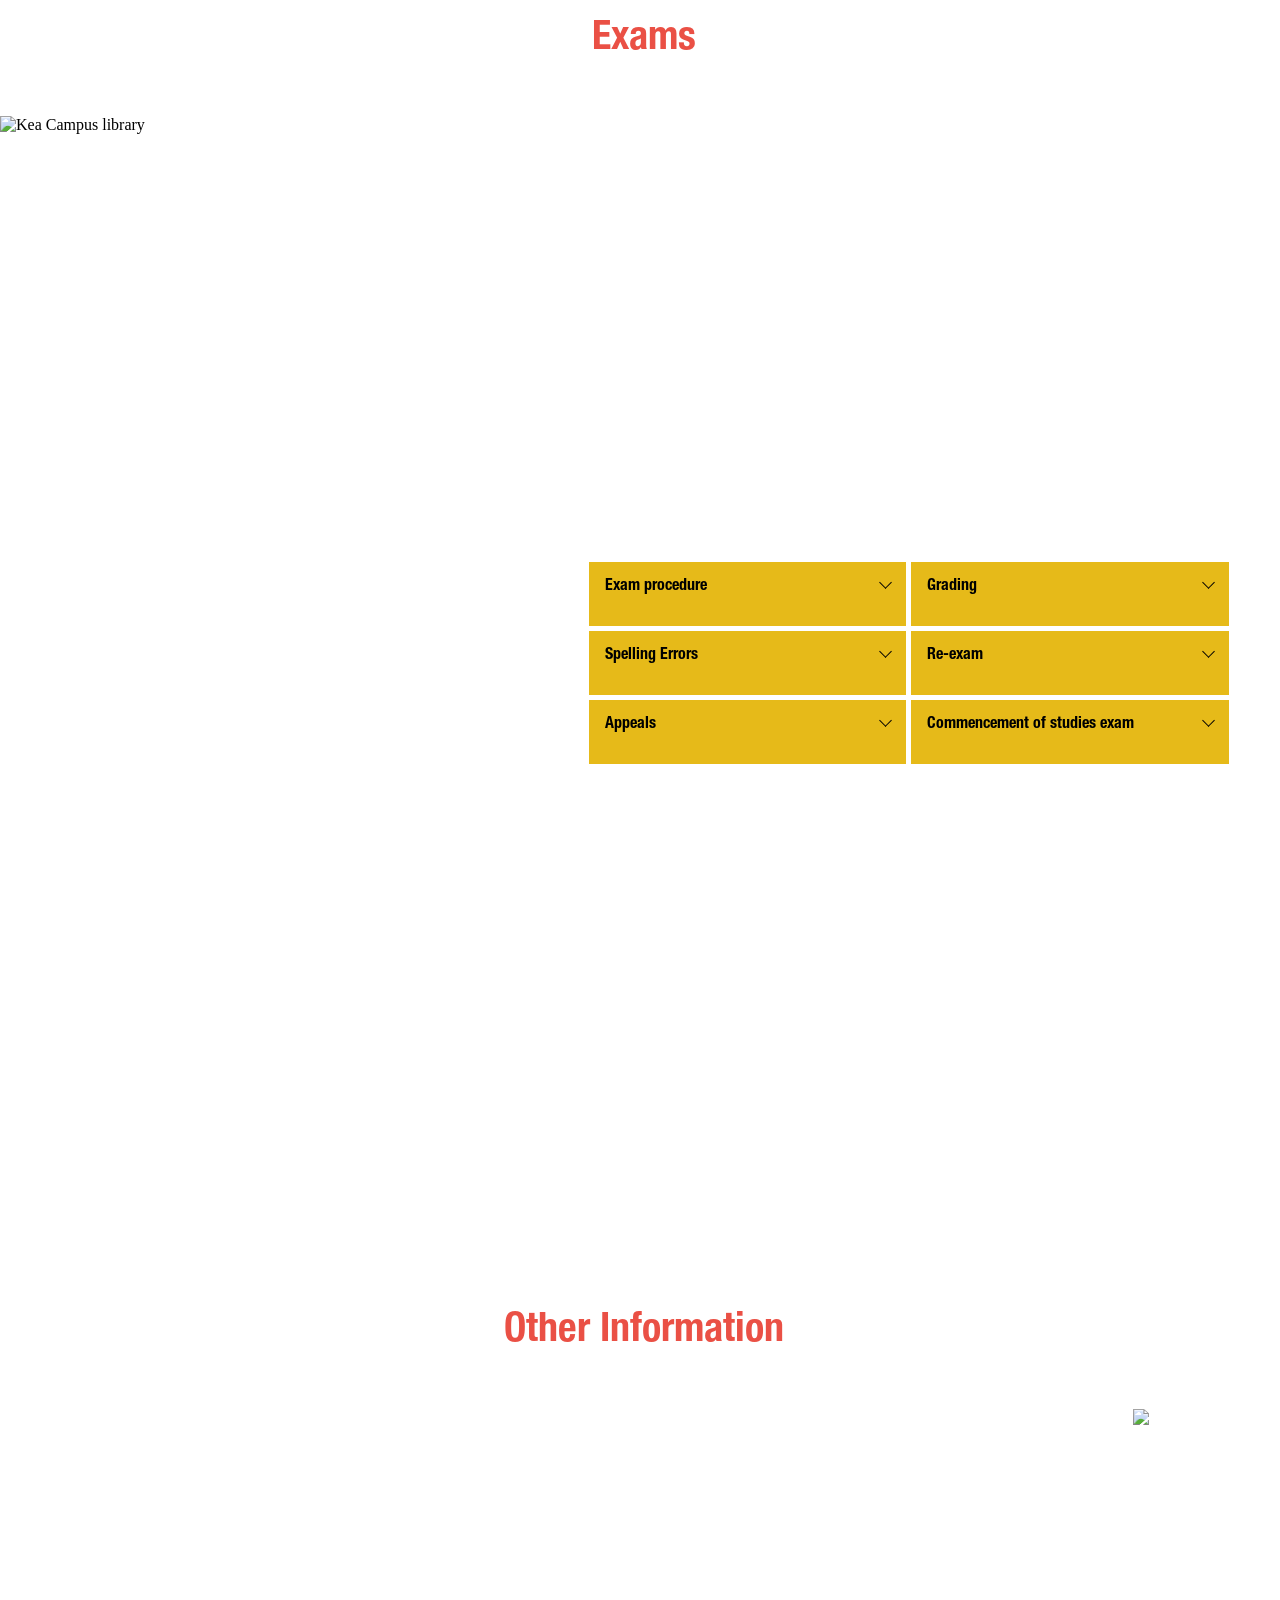
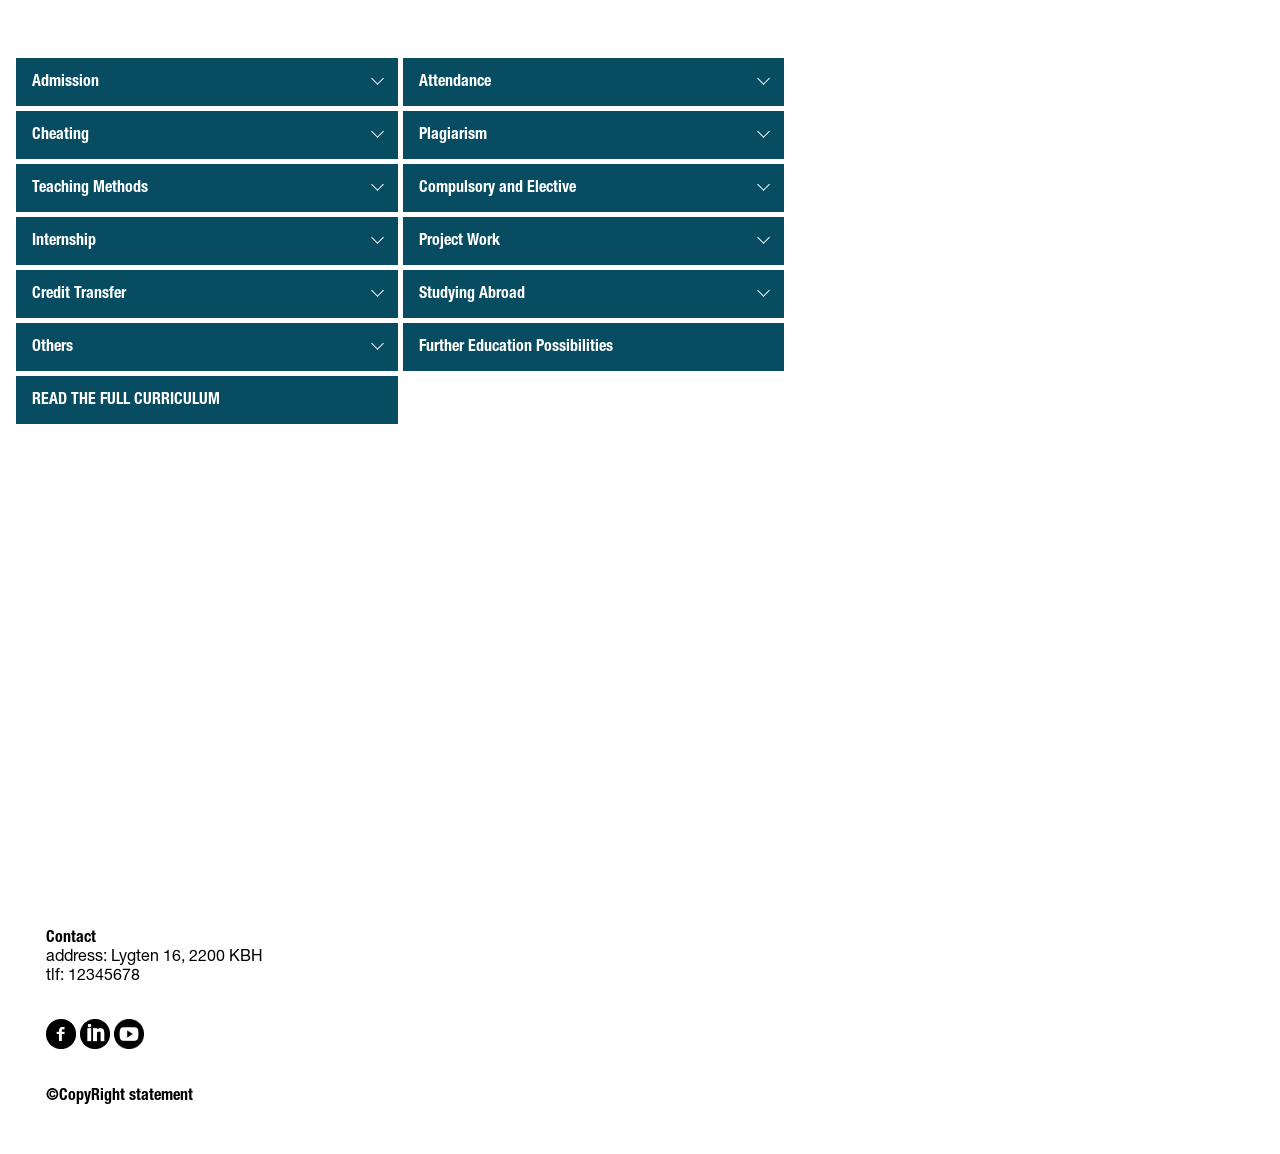
==== commit bff8aae7: "folder-structure changes" ====
--- a/index.html
+++ b/index.html
@@ -1,52 +1,65 @@
 <!DOCTYPE html>
-<html lang="da">
+<html lang="">
 
 <head>
   <meta charset="utf-8">
   <meta name="viewport"
     content="width=device-width, initial-scale=1.0">
-  <title></title>
+  <title>Kea Curriculum MMD</title>
   <link rel="stylesheet"
     href="style.css">
 </head>
 
 <body>
-  <div id="frontpage">
-   <div class="svgBox"> <img src=""
-      alt="">
-    <h1>Multimeda design and communication</h1>
-    <h1>International</h1>
-    <svg id="Layer_3" data-name="Layer 3" xmlns="http://www.w3.org/2000/svg" viewBox="0 0 3172.33 2092.7"><defs><style>.cls-1{fill:none;stroke:#000;stroke-miterlimit:10;}</style></defs><title>kea-camp6</title><path pathLength="1" class=" draw cls-1" d="M2981.37,1336.44l-12.56-890h71l17.1,890m-80.43-243.65-88.33,1.34m0-57,89-1m-.76-54-89.56,1.34m88.84-52.34h-87.5m86.72-55.59h-89.56m87-54.24h-88.25m89.28-54.24h-89.53m88.77-53.26h-90m89.23-56.25-88,1.25m87.26-52h-90.51m89.76-53.5h-87.76m87-53.74h-89m88.25-51.5h-89.75m-520-364.25-75,116.75.25,1050.75m-273-803.66v-1.09l-51.42,1.34-8.25,875,28.67-1.34m302-873.25h-271l-4.25,823.5m275.25-769.33H2011m271.28,262.67H2009.68m272.63,265.33h-274m274,59.33-274-3.33m274,122.67-274-4m164.15,94h111.6v-80H2149.81v70.46m-136.33-17.8h-6.42m175.75,132-80.66-2.66v28.33l85.32,2v-28l-5.53-3.23m-79.79.9-120.67-50.67v18l120.67,61ZM2283,978.79l-274.69-2.35m274-57.31-273.42-1.67m4.92,9.67v39.66l124,1.34V928.79Zm135.34,41h128.33v-39H2149.15ZM2009.38,822.79l274.83,1.34-.15-6-274.38-1.34Zm.58-111.67,274.1,2.34V654.79H2010Zm129.19-47.33h-125v38.67h125V663.79Zm11.33,38.67h130V663.79H2150.15ZM2010.65,562.79h273.5l-.09-9H2011ZM1680.81,447l.17-1.52h-54.25l-8.86,873.39,58.62,2.59,4.07-821,.25-53.89,275.48,1.92m-.47,50.68-275.25-.69L1679,805.79m17.45-262-2.67,209.34,250-.88,1.5-208.46Zm250.83,375.59.75-93.12-269-2.13m268.28,95.25L1679,916.28l-.82,56L1954.9,977l.55-57.49m-274.14,6.83v38.5h125.5v-38.5Zm136.11,0v38.47l129.39.85V927.86Zm137,104.22-273.09-4m-.16,189.67-.67,38.33h122.33l.34-41H1677.06v-8.33h269.5l1.5-118.67-270.39-2.67m138.14,170.67,129.25,2.37v-42.36l-129.25-.68Zm-139.31,60.67v3.67l275.36,1.62v-7.09l-274.8-.54m-50.37-864.32-274.21-1.34-9.67,554.66h-29.33l-1.67,59-5.66,261.34h22.66l137.61,1.66,2.39-1.33,127.34,1.33v5h21.66l1.53-264-17.69.13.5-60.13-259.34-3m253.34,322,2.66-259-285-4.33m18.59,254.08,128.41.59,3.34-247-129-1.85-2.81,255.89m2.81-255.89v-5.82m266.69,4.33h-3m-130,249h37l4.25-248.62-38-.38ZM1515,1063.52l-3.82,259.38m-182.34-321.11,21.51-89.43-6-.08-1,57.49,278,3.06.58-56.55-271.64-3.92m.83,9-.09,39.1,126.75.83V922.54Zm138.28,40.43,126.87,1-.15-39-126.72-1.22ZM1351.91,817.6l271,2.95v-8.26l-276.8-1.14,5.48,6.81m1.2-.35-6.79-.08,1-58.25,276.48,3m.56-55.5.55-54.67-275.71-.84-1,55.25,276.12.26M1492.31,661v38.25h127.25V661Zm-10.5,0H1356.06v37.5h125.75Zm143.85-109.75-275.11-1V558l275,1Zm-272.85-52,273.36,1.5M1352.81,446v-1.75h-54.5l-15.25,870.5h23.09M1143.81,1298l10.75,0,40.25.2-.16,5.67,84.16-.67,2-164-124-1.5-2.25,158.75m128.5,18.25-87.25-2M1286.06,1080l-266.74-2.26-.51,43,267.25,2m-274.28-103.35,276.39,4m0-54.33-275.1-2m11.08-10,124.83,1,1-39-125.82-1.31Zm138-37.67v38.69l123.17.64.5-37.43ZM1291.75,819l-265.69-3.5-1.91,93.66,265.16,3.15Zm0-7.68L1017,807.11m2.27-50.48,273.48,2.65m59.15,58.5-1.8,94.67m5.92-354.4v90.24M1019.59,704l274.12,3,1-56-264.63-2.25,2.25-93.25,264,3.51v-8.51l-272.83-3Zm11.72-45.74V696l125.5,2V658.29Zm135.75,0V698l124.5,1.25v-39.5ZM1024.79,494.42l272.27,4.87m-271-56.25v-1.25l-54.18-.24-22.07,871.24h142.75V1307l39.25-8.25,12-.75,2.75-165-128.25-1.75-5.5,175.75-8.25,3.5,21.5-867.5,271,4.09m-622.91,621L665,1310.72l284.8,2.07m22-869.48-274-3.52L686.15,749.46m338-199.67,8.16,5.75m-6.25,259.93-9-8.36m269,267.43-274.28-3.25,7.54,6.49M1012.81,1307h77.5m857.75-220.58,5.86-5.67-276.86-2.5m278.76-268.5L1679,807.29v8.38l277.26,2.87-8.23,7.72M954.12,1137.79H829.81L825,1307H949.81m5.82-230.26-266.48-1.65-1.67,41,266.64,4.33Zm-138.22,52.35-129.93-2-5.67,178L813.49,1307Zm-152.34,180,16.74-4m7.34-230-18.59-9.32,271.68,2.31,9.91-317-273.54-1.67-9.46,316.33m283-314.66,11.36,5.5m-7.88,320.15-13.39-8.66m-258.43-56,246.67,54.64,9-315.64m-251.33-1.61-8.42,266.53-1.6,50.35m1.68-54.27L932,1014.81m-241-210.35,247,2.18.09-4.17-249.84-2.34Zm-7.12,207.67,7.12-207.67m-2.78-105.17,277.11,3.42,1.54-55.16-261.49-2,1.5-89.5,262.1,2.77.36-11.29-275.35-4.29,12.89,12.81m-2.73,99-.43,37.29,125.5,1,.66-37.5Zm136.61,38.25,125,1.85.69-38.83-125-.34ZM970.48,497.86l-274.73-3.44m-52.29-54.61L369.81,437l-2.26,51.73-35.74,816.36,281,7.66L643.56,437h54l.25,2.75M369.81,490l271.82,2M365.31,539.79l12,15.25,262,2.52.47-13.51-273.24-4.26m9.75,16.75-2,84.75,262,3m-262,5.23-1.75,38.25,127.5,3v-39.5Zm138,2v38.25l122.29,2.53,1.34-38.26Zm122.07,47L360.31,694m-4.2,56,276.37,2.56M346.91,960.26l278.23,1.53m5.52-157.24-276.75-4.3,12.65,11.54,263.66,5.28m-263.66-5.28-2.75,90.75,263.35,1.51-.3,8.76-123.8-1-.49,38.75,122.57,1.09M492.28,911.54l-129.45,0-1.25,38,130.07,1Zm130.9,106-276.27-3.27m11.15,57,263.16,2,.18-5.18-277.34-2.58Zm1.42,0-1.92,42.49,262.08,4.5m-.53,15.19-116.55-1.94-5.08,170.25m115.6,3.34-115.6-3.34m-17.88,0,6.48-176.36-128.52-2.64-10.8,177,132.84,2M369.81,437H300.48L261.9,1302.91l69.91,2.22M514.81,437,356.11,327.13V437m0-109.91H111.81L103.15,490M1552.81,2137.79l73.88-818.55m102.12,826.55-75.53-825.37m23.21,1,220.32,832.35m-516-8,215.34-817m-27.66-4.73-354.68,813.73m-173-6,503.7-807.73M875.44,2131.79,1515,1322.57m-20.6.33L697.81,2131.79m768.61-808-933,800.54m-169.64-6L1438.9,1323.46m-24.46.6L191.76,2118.33m-154.78,0,1343.83-796.16M-48,2061.33l1398.13-737.54m721,832-366-835.37m23.7-1.32,520.56,841.23m168,0L1752.5,1319.24m845.81,853.08-818.42-850.15m32.67,1.29,952.78,848.86m183,0L1836.89,1323.79m21-1.62,1265.94,850.15m-2052-736.53-263,108.34v32l266.32-131-.34-11h-62v-1.67a9.55,9.55,0,0,1,0-3,2.73,2.73,0,0,0,0-1.67,21.16,21.16,0,0,0,0-5,2.37,2.37,0,0,1,1-2.66l1-1.67c1-1.67,0-2.33,0-2.33v-17l2.34-2m0,0v-5h48.66v-10.34l26.75.09.21-18.42h44.38v-5h21.33v-13.17l35.25-.23.75-41.18M807.15,1543.46H665.81l-1.66,30.67,143,2Zm-141.34,0,135.67-47v-7m335.67-131v-43.67l-65.34-1.66-46.5,11.5,67.84.66-.38,38.17m.47-22.56,34.83-9.5m8.78-16-43.2,10v7.08l43.5-12.7m-71.34,62.7.67-50.25h-40.14m-3.86,20.5,43.8-13.45.2-7-47.81,14.1m4.14,15.24,32.17-10.34m103.5-6.16v-36.67l-65.92-.67v5l64.92.34,37-10v-5l-36,10.35m1019.33,10.64,106.25,3.07v-23m125.09,266v32l150.66,3.33v-32.07l-6.69-.08-144-3.18-244-114v12l244,134m-244-146h59.33m-1207.33-59V1378s6.66,2.75,5.66-6.25,6.5-10.08-1.5-10.16l1.5-4.21s3-7-4.14-6.92v-8s12.14-2.5,4.14-14.5l-5.66-1.5s-.84-7.75-5.84-6.25c0,0-3-9.63-16.75-.19,0,0-2.25-7.56-6.5-2.56m0,0-7.25-2.09s-5-3.57-6.5,8l-6.75,2.58h-4s-3.5-3-5.5-2-2.75-7.27-5-6.27-3.25-2.86-3.25-2.86l-5,6.69-4-1.14s-4.25-7.94-5.75,1.69-2,3.87-2,3.87-3.75-5.34-5.25-4.42-4.25-7.52-5.75-6.17-5.75-1.13-3,8.61l-4.5,2s-5.25.25-1.25,6.25,2.75,8.61,2.75,8.61h-4.25v3.39l-4.25-6s-1.66-4-6.21,0,4-12.5-7.79-5.75,0-6.75,0-6.75,3.81-5.09-5.22-4.17-12.78-5.3-12.9,2.44-6.13,5.23-2.63,8.48-5.25,9.72,5.75,8.36,7.75,3.39,7.75,3.39l-4,6.21s-5.5,12-6.87,6.92-4.63-4.11-4.63-4.11-3-6.23-6,0-7.75,0-7.75,0,1.5-9.35-1-8.18-2.75-4.23-2.75-4.23-11-4.36-7.25,3.14-3.75,4.75-3.75,4.75l-4.75-3.66v-12.59s3.75-7.75,0-4.5-5,10.25-5,10.25-13.25-4.25-9.5,8-4,4.21-4,4.21-2.25-8.71-5.5-4.46.25,9,0,9.25-1.3,11.5,3.85,10.5-2.1,5.25-2.1,5.25-6.55,4.5,2.1,4.5c0,0-4.9,4.5,0,4.75s-8.1,5.75-3.35,6.25-1.89,3-1.89,3a3.88,3.88,0,0,0-3.34,4.5c.48,4-15.27,6.75,6,17,0,0-14.25-4.25-17.25,5.25l1,3.52s-18.5,0,1,8.23l-.5,6.25-4.25,2s-9.5-5-2.25,5.75-14.5-2-13,8.25,7,9.25,7,9.25l-4.5,8s-9.75,10.75-4.25,11.5-.5,5-.5,5-13.75,7.75-9.25,7.75h7.25s6.75,11.25,8.5,0,.75-7.25.75-7.25,2.25,7.75,5.5.5,7-2.25,7-2.25.07,8,6,8.5,5.73-4.66,5.73-4.66l5.48-3.34,4.5-2.25s-3,10,0,11,6.5,8.5,11,4.75,9,2.5,9,2.5,16.5-7,5.25-11.5-6.25-6.5-6.25-6.5l-4-.25s-2.5-6.5.25-5.5,14.25,3.25,15.75-2a11.93,11.93,0,0,1,6.5-7.25l7.75.5s-3,10,.5,9.5a32.62,32.62,0,0,0,8-2.75s2.75,6.25,7.5,4,13-4.25,3-9.75-6-13.25-6-13.25l3.75-6.75,1.75-4.75,5.5-5.25,5.5-10,7.06-16.49c-.59-15.38.37-1.48,3.57-2,2.67-.41-1.38,10.47-1.38,10.47s-.5,5,3.25,5.23,4.25,9.5,4.25,9.5,0,1.25,2,.5-.5,16.5,4.5,13.5,2.25-14.75,2.25-14.75,5.25,2.5,6.75,8-6.75,15.5-2.25,15.5,2.75,8.75,6.5,0,5.5.25,5.5.25,4.25-1.75,4.25-5.5,5.25,3.75,5.25,3.75,11,15.25,6-10.25c0,0-6.75-7-3.25-9.25a10.46,10.46,0,0,1,7.5-1.25s4.75.75,2.25-6,6.5-6,6.5-6,3,8.5,4.5,6.5,2.76-7.75,2.76-7.75l6-.25s-6.75,6.75-.5,6.75,6.75,7,7.25,7,8.75-.25,6-8.25,8-4,8-4,1.75,3.75,5.25,3,8,0,7-6.23,2.5,1.81,2.5,1.81m-186.5,77.67s-3.75,14,0,14.75m145-94.23-149.05,75c-3.78,1.29-1.21,19.22-1.21,19.22m81.5-24.58v-65.67m-5.5,68.5,1.25-75.6m25.25,40.6c-3.75,1.75-1.25,17.75-1.25,18.5m.22-27c-8.89,1.25-4.72,27-4.72,27m-7.5-40v23.5c4,5.5,4.25,23.75,4.5,25.5m-6.75-57s-2,33.5,0,34.32,2.25,22.68,2.25,22.68m39-12.25-1.67-13.82m-2.83,11.82.25-14.75m-95.25,17.75c-4.75,3.75,2,25.75,2,25.75m-8.51-22.42s-3,6.23.76,10.92m115-17.25-1.9-35.83m26.9.58c-3,.57,1,27.88,1,27.88m-8-33.38c-2,1.15,0,28.93,0,28.93m-5.74-1.43s1.38-29.76-1.82-29.5m37.3,20v-21.25m-3.24,18.75-.25-19.25m8.25,19.25s-.87-22.36-1.67-21.5m998.42-207.66,129.17,3v71.66s-6.33-6-11-5.66,5,11.66,5,11.66l-4.33,2.34s-3-2.34-5.67-9.46-7.67-4.54-7.67-4.54-6.33-.34-8.66-3-3,1.33-3,1.33l-6.67-1.33c-8.67-6.67-13.67.33-13.67.33s-7.66-1.33-8.92-4.67-8.08.34-8.08.34-4,1.66-6.33-.67-6.33,1-6.33,1-4.34-1.33-5-3.33-7,2-7,2-3,.33-5-3.67-9,1.33-9,1.33,0-6.33-1.67-7.33,4-3.33,4-3.33c-6-7.67-13.33,7.66-13.33,7.66l-6.84,2.67s-2.16,3.67-5.83-2.67-9.67,6.34-9.67,6.34c-1-6-5.66-5.67-10-5s.34-6-3.33-14-5,4.33-8.67,6.66-.33,12-2.33,13.67,4,11.33,4,11.33,1,10.34-2,12.67,6.67,10.33,9,11.67,3.33,7.75,3.33,7.75,6,2.91,9.45,4.25,3.89.66,1.22,5.66-.67,4.67,3.33,5.67,5.34,3.33,3.34,5,7.33,1.29,6.91,4.29,7.09.67,7.75,4.67,10.67-2,10.67-2,5-.67,5.67,3,4.66.33,4.66.33a50,50,0,0,1,6,6.67c3,4,2.66-2.33,2.66-2.33a55.9,55.9,0,0,0,0-7.67c-.33-2.33,6.33-5,6.33-5s3.34,3,2,5a29.47,29.47,0,0,0-4.62,9.33c-1,4,7,1.34,7,1.34s6.33,0,6.33,4,4.41,1,4.41,1,7.92-1.67,1.59,6.33,8.33,6.67,8.33,6.67,4.67-5.67,6.67-.67,5-8.33,5-8.33c1.67,4.33,11.67-.34,14.67-2.34s7.33-.33,7.33-.33l11,3s6-3.33,6-.33,14.67,3.33,14.67,3.33c-3.67,3.67,15,5.33,15,5.33s.66-7.33,7.9,9,11.43,7,11.43,7-.67-9.33-1-12.33-4.67-7.33-4.67-7.33-5-6.67-5.76-8.67,5.1-2.67,5.1-2.67,11.33,2.67,18.32-3.66-13-12.67-13-12.67-4.33-4.67-7-6,6.67-1.67,6-4.67,6-6.33,6.33-10.66-9.33-1.34-11.66-5,0,0,4.31-5.67-1-11.67-1-11.67c2.67-9-.33-4.66-6-11.28s-8,3-8,3a6.48,6.48,0,0,1-5.33-3.83c-2-3.84-5-1.17-5-1.17l-9.67.33m419.34,277.6-77-32.44h-1.75l3.25-11.66h3.5l2.75-4.5s1.25-.75,6,1,3-4.5,3-4.5,5.25,3.25,10.5,3-4-6-4-6-15.25,1-12.2,0,3.7-14.5,3.7-14.5l-8.5-1.5s-10-3-.75-6.5,4-12,3.25-11-9-3.75-4.25-4,6.55-14.3,6.55-14.3,4.45-3.45,7.95-.45.5-9.91.5-9.91c6.25-10.17-4.75-8.59-7.25-7.84s-4.75,4.5-4.75,4.5-.5-4.5-3-4.5,2-6.25,4.5-9.75-1.58-6.5-1.58-6.5-1.42-9.75-.17-11.75-4.75-9.25-4.75-9.25l-5.64-3.25s-2.86-8-.84-9.5-.27-7.25-.27-7.25c2-4.5-7.75-3-7.75-3s-3.75,2.25-6,3.25-5.5-4.5-7-4.5-1.25-7.25-3.25-8.75,6.25-4.25,6.25-4.25,1.5-4.25,0-5.75,2.5-2.5,2.5-2.5c11.75,11.75,9-3.5,9-3.5s-2-4.75,2-10.25-11.5-4.5-11.5-4.5-10.5,4.75-7.25,2-18.5-6.25-18.75-8.5-10.25-4.5-10.25-4.5-4.5-6-4.5-7.83-9,3.08-9.75,0-7.5-.17-8.25-1.29-3,1.29-3,1.29c-3.5-6.58-10.25,10.08-12.25,5.83s-8.5.75-12.75,1.75-7.25,8.75-7.25,8.75a48.63,48.63,0,0,1-7.5-3.25c-3-1.75-8.25,3.25-8.25,3.25s-7-4-4-6.5-5.5-11.12-5.5-11.12-8-1.13-9.75,0-4.5,2.12-4.25,6.62-8.5,1.25-8.5,1.25.25-4.5-2.5-6.25-5.25-1-6.25-6-6.5-2.25-10.25,0-4,5.5-8.5,2.75-2.25,4.75-4.75,6-.75,14.5-4.75,11.25-13-3.25-12-5.25-13.75.75-13.5-2.5-12.75.25-10.25-3-7.5-3.66-7.5-3.66-6.25,2.66-11,.41-3.25,5.5-7,5.5-7.25,3.75-7.25,3.75c-12.75,5.25-2,12-2,12s3,4.75-1.16,5.5-.84,8.75,0,8.75,3.66,8.75,3.66,8.75c-6,1.25-2.5,9-2.5,9-6,8.75,13.25,4.75,13.92,8.5s8.33-.25,10.58,0,2.25,4.5,0,7,2,5-2.75,7.69-5.25,6.81-5.25,6.81a22,22,0,0,1-8.25,2.75c-4,.25,0,11.75,0,11.75s17.5,2.75,6.08,5.5,2.67,5.5-.41,7.75,1.83,5.75,1.83,5.75c-.07,1.48,1.23,2.19,3.11,2.44,4.46.62,12.14-1.29,12.14-1.29,4,7.64,11.5,0,11.5,0l8-2.9s3.5-1.25,4,2.9,11.5-1.65,11.5-1.65,7.25-1.5,6.25,2.88,11.75,2.37,11.75,2.37,12.25-5.5,15,.25,16.25,3,17.25,2,4.75-2.5,6.5-3.5,12.75,2.5,11.47,3.25,3.53,5.75,3.53,5.75,5.75,5.5,8.25,6-6.25,4.25-4.5,4.75-3,3.5-6.25,5.25,2.25,6.75,2.25,6.75,4.25-5.5,8,0,12.5,0,12.5,0c-3.25,4.75,10,6.25,10,6.25,5.25,6.25,11.5,0,11.5,0-1.5,5.25,7.5,4.25,5.25,6.75s10.5,6.5,10.5,6.5,5.25.5,4,5,9.75-5,7.55-3,8.7,3.5,8.7,3.5,3.25,6.25-1.5,6.25-7.2,6.25-7.2,6.25l-1.8,4.5-1.5,5a65.12,65.12,0,0,0-5.25,4.29c-2.75,2.5,7.5,6.5,7.5,6.5l4.5-1.42s9,1.92,6.75,5.67,4,2.25,4,2.25l8.5-.5a9.26,9.26,0,0,1,7.75,1.5c3.5,2.75,6.25-8,6.25-8s4.5-6.5,8.75-9.5,4.75,3.5,4.75,3.5-.75,5.5-1.5,7,5,5.75,5,5.75l5-2.5m-245.12-93.66v22.91m-7.63,0,3.3-24.85m72.81,1.94s-.11,19.66-1.61,24.16,3.5,24.25,3.5,24.25m-8.53-46.52s1.78,17-1,21,4.5,24,4.5,24m25.25-41.67s-1.75,19.42-3.25,19.67,3.25,31.5,3.25,31.5m-4.29-51c-1,2.07-4.46,17.48-4.46,17.48l3.5,31.5m24.25-52.52v13.77s-1.5,10.25-3.5,12.5,0,33.75,0,33.75m7.93-56.67s-.18,5.17-.18,12.42a25.88,25.88,0,0,1-4.25,13.29l1.5,32.46m35.12-25.2s-1.62,15.7-1.12,19.7,0,26.75,0,26.75m-4.08-47.72s-3.17,23.22-2.17,26.47,0,22.5,0,22.5m16.11-45c-1.5,1.75,2.14,15.54,2.14,15.54l2.5,22.5m-9-38.18c-2.74,4.57,2,16.93,2,16.93l2.36,21.25m69.36,39.25s-.72-16.5-.22-17.75-1.4-9.63-1.4-9.63m-4.6,7.08,1.75,20.3m14.25,1.5,4.25-8.5,1.75-15-4.37-4-1.63,17.25-6,10.25m427.75-452L2875.31,80.54l-513.75,1.25L2359.06,1099s-8.25-2.25-11.75-2.3-6.75-7-6.75-7-5.75-9-7.75-7.41-1,8.91-3.5,9.91-3,11-3,11-9,7.5-9,5-16,3-16,3-8.62-7-7.56,0-2.56,17-2.56,17-4.6,7.5-2.24,9.5,2.24,14,2.24,14,7.5,1,2.56,6,2.56,10,2.56,10l1.22,4.5s-8.34,13.5-3.78,19.5,3.78,8.5,3.78,8.5l-1.22,8.84s10,9.16,5,16.16,2,16.5,0,17.5-5,8.5-5,8.5l3.11,27s5.61,5.5,0,8.5-5.67,12.34-5.67,12.34l5.67,3.16s-5.86,1.21-3.11,8.36,6.88,5,6.88,5m168.5,28.6,12.62-5.49,6.55-5,3.95,7.5s8.5,0,15.5,4,10-4.5,10-4.5,11-5,12,2,15-1,15-1,7.5-7.5,7.5.5,42.5-3,43.5.5,24-3.5,24-3.5,15.5.5,16.78,7.24,54.72-2.74,62.72-3.24,24-.5,35,2.5,23-4,26.5-6,18.5-5,21,0,11.5,6,11.5,6h11l16.5-7s8-6,9.5-.18,16.5-1.1,16.5-1.1c0,3.72,24.5-3.22,24.5-3.22s12.5-1.5,13,2.15,16-3.15,16-3.15,9.5-6,12.11-9.5-2.11-4.55-2.11-4.55l-4-9a74.48,74.48,0,0,1,5.25-11c3.25-5.5-3.75-14.5-3.75-14.5,8-3.5-3.5-8,1.92-14.5s-2.92-11-2.92-11,1.5-8,0-11.5-6.5-.5-.5-5.5-.5-13.5,2.21-16.5,0-7.5,0-7.5-9.21-32-4.21-34,2.5-10.5,4-15.5-5.43-10-5.43-10l-2.57-10s-4-5,1.5-13.5-12-20.5-12-24-9.5,0-9.5,0-10.5.5-15,3.4-20.5-3.4-20.5-3.4l-4.5-8.5s-7-2-7-7.6-13.5-2.4-13.5-2.4-14,5.5-18,7,0,11.5,0,11.5h-10l-3.5-2.5s-6.5-2.5-10.5,2.5-15,3-15,3-7,0-3-7.5-6-4-6-4c1.5-7-9-7-9-7s-7-8-11.5-6,2,3.94,2,3.94-4,10.56-5.5,7.56-12.5,7-12.5,7-9.5,6.5-7-3-3-9-4-11.56-6.5,8.56-6.5,11.56l-6,6s-2-10-3-14-9.5-1-9.5-1v8s-8.5,4.5-12,7-11.5-6-11.5-6-10-2.5-11-7.5-4,2-4,2a75.33,75.33,0,0,0-3,7.5c-.5,2-9-1.5-10.5-.5s-6,0-6.5-3.5-11-4-12.5-4,0,8,0,8-5,2.5-7-2-6.5,1.5-7.5,2.5-9.5-1.5-9.5-1.5-7.5.5-9.5-2-4.5,0-4.5,0-15.5,2.5-15-2-20,.5-21.5-2-13,5.5-15.5,7-8.5,2.14-8.5,2.14-6.5,2.86-10-4.14-8.5.5-10.5,1.5-11-6-11-6a84.88,84.88,0,0,1-8,5.5c-3.5,2-3-8.5-6.5-8.5s-4.5,11.59-4.5,11.59-7,.91-8-4.59-7.5-3-7.5-3-2.5.5-4.5,1-4,1.5-4-5.5-3.5-7.5-3.5-7.5l-4,8.5c-5-3.5-4.5,3.5-3.5,6s-5.5,5.09-5.5,5.09h-8.5s-3-3.59,2.55-8.09-7.05-13-7.05-5.5-10.5,9-10.5,9-7.5,0-7.2-3-4.8,4-8.3,7-7.5-6.5-7.5-6.5l2.5-14.79s1-10.71-2-11.71-6,6.5-7,12.34-7.83,11.16-7.83,11.16M41.5,950.54m221.16,335.24s-12.85,11.65-13.35,3.58-10.5,2.85-10.5,2.85-11,1.91-11,0-16-2.79-16-2.79-19.61,4.37-20.05,1.87-10.45-1.93-10.45-1.93-20.2,5.07-21.6,0-12.9.06-12.9.06-34,4.63-35,0-37-3.64-34.5-3.64-26.65-5.45-18.07-10l-1.72,19.11,204.38,8M298,493.3c-3.27,3-14.66.49-14.66.49l-5.84-9.5s-2.16-3-.16-13-15.41-3-15.41-3-13.09,15.5-15.59,12.5l-14,12s-7,1-6.5-8.5-23.5-4-23.5-4-21.5.5-23,1-4.5,3.5-6.5,3.5-4-6-6.5-8.5-3-11-3-11-1-3.5-6,0-4.5,11-3.5,16.8-5.5,8-5.5,8a59.07,59.07,0,0,0-12.5,0,10.54,10.54,0,0,1-11.5-7.25c-1-3.5-17,7.25-17,7.25s-5.5,7.25-9.5,5.25-8,13-8,13-18.5,9.5-26.5,10,0,18.5,0,18.5-3,15.5-5,17.5.46,9-2,11-1.5,9-1.5,9,2.5,16.5-2,18.5,1.5,20.5,1.5,20.5-.5,8.5,3,9.5-2.46,19-2.46,19c-6,3.5,1.41,23.5,1.41,23.5,3.91,6.5-4.41,18.5-4.41,18.5s-.5,10,3.5,17-6.5,15-6.5,15,2.5,11.5-1.5,17,1.5,11,1.5,11c-6,4,.5,30.5.5,30.5s2,22.5-1.5,25.5-3.26,9.5-3.26,9.5l2.76,12.5c-8.5,5.5,2,22.5,2,22.5s-2.5,14.5-4.76,16-3,14.63-3,14.63l3,14.37s1.26,11,0,11.5-3,17-3,17l3,13.5s-.74,13-3,19.25,5.81,7.25,5.81,7.25l-2.76,11s2.76,9.5,0,11,0,16.5,0,16.5l-3,3v15l3,6.5s.76,13,0,15a12.78,12.78,0,0,0,0,7.5c.74,2,1.26,9.5-3,11s1.31,9.5,0,11.25,5.81,11.75,3,13.25,3.26,16,0,16,4.26,14,0,15.5-.24,9.5,1.76,12.5-1.76,7.5-1.76,7.5v14c-5.76,1.5,3.26,12.5,0,13.5s0,10,0,10v8s4.26,18,0,20,4.26,7.5,0,11.5,0,9.5,0,9.5,3.76,9.5,0,11.5-4.24,8.5-3,11-3.19,1.5-6.94,2.5,7.25,11,10.38,12.5-2.13,4-8,6.5.83,9.5,0,15,22.26,1,22.26,1m2147.09,259.65-1271.52-8.67,1524-1347.5v-55.5h-14v74.5h14l31.5-28,33,28h21L2497.81,162l40-37.25h-18.5ZM2560,170.63h60.17s20.16.66,20.08-17.09V140.38s-3.5-17.75-23.08-17.59h-43.67s-26.67-.16-27.33,30.42l-.5,23.75s-.17,20.75,25.91,21.08h65.5l-.08-13.66-63.67-.42S2558.23,183.21,2560,170.63Zm115.58-21.09c-21.75-.75-21.75,17.75-21.75,17.75v14.25c4.75,16.5,23.5,16.5,23.5,16.5l71.25,1.25V149.54c-.25-25.5-29.5-26.75-29.5-26.75h-59v13.88s45.5.12,59.5,0,15.75,12.87,15.75,12.87S2697.31,150.29,2675.56,149.54Zm-55.83,7a6.37,6.37,0,0,0,6.83-6.33v-6.08c0-8.42-10-7.42-10-7.42H2577.4c-17.67.17-17.42,13.67-17.42,13.67v6.16Zm60.08,6.75c-12.75.75-11.5,7.75-11.5,7.75v4.75c.25,8.75,12.25,9.25,12.25,9.25h55V163.29ZM2438.15,297.52l1.5,776.91h-15.5V1082l415,9.5V1083h-11l-6-785.5h10.5l-.5-7.5h-18v-6h15v-12.5l-422.5,2.5v11.5h36v6l-19.34-.39.34,6.39Zm8.58-13.73v7.34h178.33v-7.34Zm182.83,0v7.34h179v-7.34Zm-191.41,13.73h384" transform="translate(48.23 -80.04)"/></svg>
-       </div>
-  </div>
+    <div id="frontpage">
+
+        <div class="svgBox"> </div>
+          <svg id="Layer_3" data-name="Layer 3" xmlns="http://www.w3.org/2000/svg" viewBox="0 0 3172.33 2092.7"><defs><style>.cls-1{fill:none;stroke:#000;stroke-miterlimit:10;}</style></defs><title>kea-camp6</title><path pathLength="1" class="draw cls-1" d="M2981.37,1336.44l-12.56-890h71l17.1,890m-80.43-243.65-88.33,1.34m0-57,89-1m-.76-54-89.56,1.34m88.84-52.34h-87.5m86.72-55.59h-89.56m87-54.24h-88.25m89.28-54.24h-89.53m88.77-53.26h-90m89.23-56.25-88,1.25m87.26-52h-90.51m89.76-53.5h-87.76m87-53.74h-89m88.25-51.5h-89.75m-520-364.25-75,116.75.25,1050.75m-273-803.66v-1.09l-51.42,1.34-8.25,875,28.67-1.34m302-873.25h-271l-4.25,823.5m275.25-769.33H2011m271.28,262.67H2009.68m272.63,265.33h-274m274,59.33-274-3.33m274,122.67-274-4m164.15,94h111.6v-80H2149.81v70.46m-136.33-17.8h-6.42m175.75,132-80.66-2.66v28.33l85.32,2v-28l-5.53-3.23m-79.79.9-120.67-50.67v18l120.67,61ZM2283,978.79l-274.69-2.35m274-57.31-273.42-1.67m4.92,9.67v39.66l124,1.34V928.79Zm135.34,41h128.33v-39H2149.15ZM2009.38,822.79l274.83,1.34-.15-6-274.38-1.34Zm.58-111.67,274.1,2.34V654.79H2010Zm129.19-47.33h-125v38.67h125V663.79Zm11.33,38.67h130V663.79H2150.15ZM2010.65,562.79h273.5l-.09-9H2011ZM1680.81,447l.17-1.52h-54.25l-8.86,873.39,58.62,2.59,4.07-821,.25-53.89,275.48,1.92m-.47,50.68-275.25-.69L1679,805.79m17.45-262-2.67,209.34,250-.88,1.5-208.46Zm250.83,375.59.75-93.12-269-2.13m268.28,95.25L1679,916.28l-.82,56L1954.9,977l.55-57.49m-274.14,6.83v38.5h125.5v-38.5Zm136.11,0v38.47l129.39.85V927.86Zm137,104.22-273.09-4m-.16,189.67-.67,38.33h122.33l.34-41H1677.06v-8.33h269.5l1.5-118.67-270.39-2.67m138.14,170.67,129.25,2.37v-42.36l-129.25-.68Zm-139.31,60.67v3.67l275.36,1.62v-7.09l-274.8-.54m-50.37-864.32-274.21-1.34-9.67,554.66h-29.33l-1.67,59-5.66,261.34h22.66l137.61,1.66,2.39-1.33,127.34,1.33v5h21.66l1.53-264-17.69.13.5-60.13-259.34-3m253.34,322,2.66-259-285-4.33m18.59,254.08,128.41.59,3.34-247-129-1.85-2.81,255.89m2.81-255.89v-5.82m266.69,4.33h-3m-130,249h37l4.25-248.62-38-.38ZM1515,1063.52l-3.82,259.38m-182.34-321.11,21.51-89.43-6-.08-1,57.49,278,3.06.58-56.55-271.64-3.92m.83,9-.09,39.1,126.75.83V922.54Zm138.28,40.43,126.87,1-.15-39-126.72-1.22ZM1351.91,817.6l271,2.95v-8.26l-276.8-1.14,5.48,6.81m1.2-.35-6.79-.08,1-58.25,276.48,3m.56-55.5.55-54.67-275.71-.84-1,55.25,276.12.26M1492.31,661v38.25h127.25V661Zm-10.5,0H1356.06v37.5h125.75Zm143.85-109.75-275.11-1V558l275,1Zm-272.85-52,273.36,1.5M1352.81,446v-1.75h-54.5l-15.25,870.5h23.09M1143.81,1298l10.75,0,40.25.2-.16,5.67,84.16-.67,2-164-124-1.5-2.25,158.75m128.5,18.25-87.25-2M1286.06,1080l-266.74-2.26-.51,43,267.25,2m-274.28-103.35,276.39,4m0-54.33-275.1-2m11.08-10,124.83,1,1-39-125.82-1.31Zm138-37.67v38.69l123.17.64.5-37.43ZM1291.75,819l-265.69-3.5-1.91,93.66,265.16,3.15Zm0-7.68L1017,807.11m2.27-50.48,273.48,2.65m59.15,58.5-1.8,94.67m5.92-354.4v90.24M1019.59,704l274.12,3,1-56-264.63-2.25,2.25-93.25,264,3.51v-8.51l-272.83-3Zm11.72-45.74V696l125.5,2V658.29Zm135.75,0V698l124.5,1.25v-39.5ZM1024.79,494.42l272.27,4.87m-271-56.25v-1.25l-54.18-.24-22.07,871.24h142.75V1307l39.25-8.25,12-.75,2.75-165-128.25-1.75-5.5,175.75-8.25,3.5,21.5-867.5,271,4.09m-622.91,621L665,1310.72l284.8,2.07m22-869.48-274-3.52L686.15,749.46m338-199.67,8.16,5.75m-6.25,259.93-9-8.36m269,267.43-274.28-3.25,7.54,6.49M1012.81,1307h77.5m857.75-220.58,5.86-5.67-276.86-2.5m278.76-268.5L1679,807.29v8.38l277.26,2.87-8.23,7.72M954.12,1137.79H829.81L825,1307H949.81m5.82-230.26-266.48-1.65-1.67,41,266.64,4.33Zm-138.22,52.35-129.93-2-5.67,178L813.49,1307Zm-152.34,180,16.74-4m7.34-230-18.59-9.32,271.68,2.31,9.91-317-273.54-1.67-9.46,316.33m283-314.66,11.36,5.5m-7.88,320.15-13.39-8.66m-258.43-56,246.67,54.64,9-315.64m-251.33-1.61-8.42,266.53-1.6,50.35m1.68-54.27L932,1014.81m-241-210.35,247,2.18.09-4.17-249.84-2.34Zm-7.12,207.67,7.12-207.67m-2.78-105.17,277.11,3.42,1.54-55.16-261.49-2,1.5-89.5,262.1,2.77.36-11.29-275.35-4.29,12.89,12.81m-2.73,99-.43,37.29,125.5,1,.66-37.5Zm136.61,38.25,125,1.85.69-38.83-125-.34ZM970.48,497.86l-274.73-3.44m-52.29-54.61L369.81,437l-2.26,51.73-35.74,816.36,281,7.66L643.56,437h54l.25,2.75M369.81,490l271.82,2M365.31,539.79l12,15.25,262,2.52.47-13.51-273.24-4.26m9.75,16.75-2,84.75,262,3m-262,5.23-1.75,38.25,127.5,3v-39.5Zm138,2v38.25l122.29,2.53,1.34-38.26Zm122.07,47L360.31,694m-4.2,56,276.37,2.56M346.91,960.26l278.23,1.53m5.52-157.24-276.75-4.3,12.65,11.54,263.66,5.28m-263.66-5.28-2.75,90.75,263.35,1.51-.3,8.76-123.8-1-.49,38.75,122.57,1.09M492.28,911.54l-129.45,0-1.25,38,130.07,1Zm130.9,106-276.27-3.27m11.15,57,263.16,2,.18-5.18-277.34-2.58Zm1.42,0-1.92,42.49,262.08,4.5m-.53,15.19-116.55-1.94-5.08,170.25m115.6,3.34-115.6-3.34m-17.88,0,6.48-176.36-128.52-2.64-10.8,177,132.84,2M369.81,437H300.48L261.9,1302.91l69.91,2.22M514.81,437,356.11,327.13V437m0-109.91H111.81L103.15,490M1552.81,2137.79l73.88-818.55m102.12,826.55-75.53-825.37m23.21,1,220.32,832.35m-516-8,215.34-817m-27.66-4.73-354.68,813.73m-173-6,503.7-807.73M875.44,2131.79,1515,1322.57m-20.6.33L697.81,2131.79m768.61-808-933,800.54m-169.64-6L1438.9,1323.46m-24.46.6L191.76,2118.33m-154.78,0,1343.83-796.16M-48,2061.33l1398.13-737.54m721,832-366-835.37m23.7-1.32,520.56,841.23m168,0L1752.5,1319.24m845.81,853.08-818.42-850.15m32.67,1.29,952.78,848.86m183,0L1836.89,1323.79m21-1.62,1265.94,850.15m-2052-736.53-263,108.34v32l266.32-131-.34-11h-62v-1.67a9.55,9.55,0,0,1,0-3,2.73,2.73,0,0,0,0-1.67,21.16,21.16,0,0,0,0-5,2.37,2.37,0,0,1,1-2.66l1-1.67c1-1.67,0-2.33,0-2.33v-17l2.34-2m0,0v-5h48.66v-10.34l26.75.09.21-18.42h44.38v-5h21.33v-13.17l35.25-.23.75-41.18M807.15,1543.46H665.81l-1.66,30.67,143,2Zm-141.34,0,135.67-47v-7m335.67-131v-43.67l-65.34-1.66-46.5,11.5,67.84.66-.38,38.17m.47-22.56,34.83-9.5m8.78-16-43.2,10v7.08l43.5-12.7m-71.34,62.7.67-50.25h-40.14m-3.86,20.5,43.8-13.45.2-7-47.81,14.1m4.14,15.24,32.17-10.34m103.5-6.16v-36.67l-65.92-.67v5l64.92.34,37-10v-5l-36,10.35m1019.33,10.64,106.25,3.07v-23m125.09,266v32l150.66,3.33v-32.07l-6.69-.08-144-3.18-244-114v12l244,134m-244-146h59.33m-1207.33-59V1378s6.66,2.75,5.66-6.25,6.5-10.08-1.5-10.16l1.5-4.21s3-7-4.14-6.92v-8s12.14-2.5,4.14-14.5l-5.66-1.5s-.84-7.75-5.84-6.25c0,0-3-9.63-16.75-.19,0,0-2.25-7.56-6.5-2.56m0,0-7.25-2.09s-5-3.57-6.5,8l-6.75,2.58h-4s-3.5-3-5.5-2-2.75-7.27-5-6.27-3.25-2.86-3.25-2.86l-5,6.69-4-1.14s-4.25-7.94-5.75,1.69-2,3.87-2,3.87-3.75-5.34-5.25-4.42-4.25-7.52-5.75-6.17-5.75-1.13-3,8.61l-4.5,2s-5.25.25-1.25,6.25,2.75,8.61,2.75,8.61h-4.25v3.39l-4.25-6s-1.66-4-6.21,0,4-12.5-7.79-5.75,0-6.75,0-6.75,3.81-5.09-5.22-4.17-12.78-5.3-12.9,2.44-6.13,5.23-2.63,8.48-5.25,9.72,5.75,8.36,7.75,3.39,7.75,3.39l-4,6.21s-5.5,12-6.87,6.92-4.63-4.11-4.63-4.11-3-6.23-6,0-7.75,0-7.75,0,1.5-9.35-1-8.18-2.75-4.23-2.75-4.23-11-4.36-7.25,3.14-3.75,4.75-3.75,4.75l-4.75-3.66v-12.59s3.75-7.75,0-4.5-5,10.25-5,10.25-13.25-4.25-9.5,8-4,4.21-4,4.21-2.25-8.71-5.5-4.46.25,9,0,9.25-1.3,11.5,3.85,10.5-2.1,5.25-2.1,5.25-6.55,4.5,2.1,4.5c0,0-4.9,4.5,0,4.75s-8.1,5.75-3.35,6.25-1.89,3-1.89,3a3.88,3.88,0,0,0-3.34,4.5c.48,4-15.27,6.75,6,17,0,0-14.25-4.25-17.25,5.25l1,3.52s-18.5,0,1,8.23l-.5,6.25-4.25,2s-9.5-5-2.25,5.75-14.5-2-13,8.25,7,9.25,7,9.25l-4.5,8s-9.75,10.75-4.25,11.5-.5,5-.5,5-13.75,7.75-9.25,7.75h7.25s6.75,11.25,8.5,0,.75-7.25.75-7.25,2.25,7.75,5.5.5,7-2.25,7-2.25.07,8,6,8.5,5.73-4.66,5.73-4.66l5.48-3.34,4.5-2.25s-3,10,0,11,6.5,8.5,11,4.75,9,2.5,9,2.5,16.5-7,5.25-11.5-6.25-6.5-6.25-6.5l-4-.25s-2.5-6.5.25-5.5,14.25,3.25,15.75-2a11.93,11.93,0,0,1,6.5-7.25l7.75.5s-3,10,.5,9.5a32.62,32.62,0,0,0,8-2.75s2.75,6.25,7.5,4,13-4.25,3-9.75-6-13.25-6-13.25l3.75-6.75,1.75-4.75,5.5-5.25,5.5-10,7.06-16.49c-.59-15.38.37-1.48,3.57-2,2.67-.41-1.38,10.47-1.38,10.47s-.5,5,3.25,5.23,4.25,9.5,4.25,9.5,0,1.25,2,.5-.5,16.5,4.5,13.5,2.25-14.75,2.25-14.75,5.25,2.5,6.75,8-6.75,15.5-2.25,15.5,2.75,8.75,6.5,0,5.5.25,5.5.25,4.25-1.75,4.25-5.5,5.25,3.75,5.25,3.75,11,15.25,6-10.25c0,0-6.75-7-3.25-9.25a10.46,10.46,0,0,1,7.5-1.25s4.75.75,2.25-6,6.5-6,6.5-6,3,8.5,4.5,6.5,2.76-7.75,2.76-7.75l6-.25s-6.75,6.75-.5,6.75,6.75,7,7.25,7,8.75-.25,6-8.25,8-4,8-4,1.75,3.75,5.25,3,8,0,7-6.23,2.5,1.81,2.5,1.81m-186.5,77.67s-3.75,14,0,14.75m145-94.23-149.05,75c-3.78,1.29-1.21,19.22-1.21,19.22m81.5-24.58v-65.67m-5.5,68.5,1.25-75.6m25.25,40.6c-3.75,1.75-1.25,17.75-1.25,18.5m.22-27c-8.89,1.25-4.72,27-4.72,27m-7.5-40v23.5c4,5.5,4.25,23.75,4.5,25.5m-6.75-57s-2,33.5,0,34.32,2.25,22.68,2.25,22.68m39-12.25-1.67-13.82m-2.83,11.82.25-14.75m-95.25,17.75c-4.75,3.75,2,25.75,2,25.75m-8.51-22.42s-3,6.23.76,10.92m115-17.25-1.9-35.83m26.9.58c-3,.57,1,27.88,1,27.88m-8-33.38c-2,1.15,0,28.93,0,28.93m-5.74-1.43s1.38-29.76-1.82-29.5m37.3,20v-21.25m-3.24,18.75-.25-19.25m8.25,19.25s-.87-22.36-1.67-21.5m998.42-207.66,129.17,3v71.66s-6.33-6-11-5.66,5,11.66,5,11.66l-4.33,2.34s-3-2.34-5.67-9.46-7.67-4.54-7.67-4.54-6.33-.34-8.66-3-3,1.33-3,1.33l-6.67-1.33c-8.67-6.67-13.67.33-13.67.33s-7.66-1.33-8.92-4.67-8.08.34-8.08.34-4,1.66-6.33-.67-6.33,1-6.33,1-4.34-1.33-5-3.33-7,2-7,2-3,.33-5-3.67-9,1.33-9,1.33,0-6.33-1.67-7.33,4-3.33,4-3.33c-6-7.67-13.33,7.66-13.33,7.66l-6.84,2.67s-2.16,3.67-5.83-2.67-9.67,6.34-9.67,6.34c-1-6-5.66-5.67-10-5s.34-6-3.33-14-5,4.33-8.67,6.66-.33,12-2.33,13.67,4,11.33,4,11.33,1,10.34-2,12.67,6.67,10.33,9,11.67,3.33,7.75,3.33,7.75,6,2.91,9.45,4.25,3.89.66,1.22,5.66-.67,4.67,3.33,5.67,5.34,3.33,3.34,5,7.33,1.29,6.91,4.29,7.09.67,7.75,4.67,10.67-2,10.67-2,5-.67,5.67,3,4.66.33,4.66.33a50,50,0,0,1,6,6.67c3,4,2.66-2.33,2.66-2.33a55.9,55.9,0,0,0,0-7.67c-.33-2.33,6.33-5,6.33-5s3.34,3,2,5a29.47,29.47,0,0,0-4.62,9.33c-1,4,7,1.34,7,1.34s6.33,0,6.33,4,4.41,1,4.41,1,7.92-1.67,1.59,6.33,8.33,6.67,8.33,6.67,4.67-5.67,6.67-.67,5-8.33,5-8.33c1.67,4.33,11.67-.34,14.67-2.34s7.33-.33,7.33-.33l11,3s6-3.33,6-.33,14.67,3.33,14.67,3.33c-3.67,3.67,15,5.33,15,5.33s.66-7.33,7.9,9,11.43,7,11.43,7-.67-9.33-1-12.33-4.67-7.33-4.67-7.33-5-6.67-5.76-8.67,5.1-2.67,5.1-2.67,11.33,2.67,18.32-3.66-13-12.67-13-12.67-4.33-4.67-7-6,6.67-1.67,6-4.67,6-6.33,6.33-10.66-9.33-1.34-11.66-5,0,0,4.31-5.67-1-11.67-1-11.67c2.67-9-.33-4.66-6-11.28s-8,3-8,3a6.48,6.48,0,0,1-5.33-3.83c-2-3.84-5-1.17-5-1.17l-9.67.33m419.34,277.6-77-32.44h-1.75l3.25-11.66h3.5l2.75-4.5s1.25-.75,6,1,3-4.5,3-4.5,5.25,3.25,10.5,3-4-6-4-6-15.25,1-12.2,0,3.7-14.5,3.7-14.5l-8.5-1.5s-10-3-.75-6.5,4-12,3.25-11-9-3.75-4.25-4,6.55-14.3,6.55-14.3,4.45-3.45,7.95-.45.5-9.91.5-9.91c6.25-10.17-4.75-8.59-7.25-7.84s-4.75,4.5-4.75,4.5-.5-4.5-3-4.5,2-6.25,4.5-9.75-1.58-6.5-1.58-6.5-1.42-9.75-.17-11.75-4.75-9.25-4.75-9.25l-5.64-3.25s-2.86-8-.84-9.5-.27-7.25-.27-7.25c2-4.5-7.75-3-7.75-3s-3.75,2.25-6,3.25-5.5-4.5-7-4.5-1.25-7.25-3.25-8.75,6.25-4.25,6.25-4.25,1.5-4.25,0-5.75,2.5-2.5,2.5-2.5c11.75,11.75,9-3.5,9-3.5s-2-4.75,2-10.25-11.5-4.5-11.5-4.5-10.5,4.75-7.25,2-18.5-6.25-18.75-8.5-10.25-4.5-10.25-4.5-4.5-6-4.5-7.83-9,3.08-9.75,0-7.5-.17-8.25-1.29-3,1.29-3,1.29c-3.5-6.58-10.25,10.08-12.25,5.83s-8.5.75-12.75,1.75-7.25,8.75-7.25,8.75a48.63,48.63,0,0,1-7.5-3.25c-3-1.75-8.25,3.25-8.25,3.25s-7-4-4-6.5-5.5-11.12-5.5-11.12-8-1.13-9.75,0-4.5,2.12-4.25,6.62-8.5,1.25-8.5,1.25.25-4.5-2.5-6.25-5.25-1-6.25-6-6.5-2.25-10.25,0-4,5.5-8.5,2.75-2.25,4.75-4.75,6-.75,14.5-4.75,11.25-13-3.25-12-5.25-13.75.75-13.5-2.5-12.75.25-10.25-3-7.5-3.66-7.5-3.66-6.25,2.66-11,.41-3.25,5.5-7,5.5-7.25,3.75-7.25,3.75c-12.75,5.25-2,12-2,12s3,4.75-1.16,5.5-.84,8.75,0,8.75,3.66,8.75,3.66,8.75c-6,1.25-2.5,9-2.5,9-6,8.75,13.25,4.75,13.92,8.5s8.33-.25,10.58,0,2.25,4.5,0,7,2,5-2.75,7.69-5.25,6.81-5.25,6.81a22,22,0,0,1-8.25,2.75c-4,.25,0,11.75,0,11.75s17.5,2.75,6.08,5.5,2.67,5.5-.41,7.75,1.83,5.75,1.83,5.75c-.07,1.48,1.23,2.19,3.11,2.44,4.46.62,12.14-1.29,12.14-1.29,4,7.64,11.5,0,11.5,0l8-2.9s3.5-1.25,4,2.9,11.5-1.65,11.5-1.65,7.25-1.5,6.25,2.88,11.75,2.37,11.75,2.37,12.25-5.5,15,.25,16.25,3,17.25,2,4.75-2.5,6.5-3.5,12.75,2.5,11.47,3.25,3.53,5.75,3.53,5.75,5.75,5.5,8.25,6-6.25,4.25-4.5,4.75-3,3.5-6.25,5.25,2.25,6.75,2.25,6.75,4.25-5.5,8,0,12.5,0,12.5,0c-3.25,4.75,10,6.25,10,6.25,5.25,6.25,11.5,0,11.5,0-1.5,5.25,7.5,4.25,5.25,6.75s10.5,6.5,10.5,6.5,5.25.5,4,5,9.75-5,7.55-3,8.7,3.5,8.7,3.5,3.25,6.25-1.5,6.25-7.2,6.25-7.2,6.25l-1.8,4.5-1.5,5a65.12,65.12,0,0,0-5.25,4.29c-2.75,2.5,7.5,6.5,7.5,6.5l4.5-1.42s9,1.92,6.75,5.67,4,2.25,4,2.25l8.5-.5a9.26,9.26,0,0,1,7.75,1.5c3.5,2.75,6.25-8,6.25-8s4.5-6.5,8.75-9.5,4.75,3.5,4.75,3.5-.75,5.5-1.5,7,5,5.75,5,5.75l5-2.5m-245.12-93.66v22.91m-7.63,0,3.3-24.85m72.81,1.94s-.11,19.66-1.61,24.16,3.5,24.25,3.5,24.25m-8.53-46.52s1.78,17-1,21,4.5,24,4.5,24m25.25-41.67s-1.75,19.42-3.25,19.67,3.25,31.5,3.25,31.5m-4.29-51c-1,2.07-4.46,17.48-4.46,17.48l3.5,31.5m24.25-52.52v13.77s-1.5,10.25-3.5,12.5,0,33.75,0,33.75m7.93-56.67s-.18,5.17-.18,12.42a25.88,25.88,0,0,1-4.25,13.29l1.5,32.46m35.12-25.2s-1.62,15.7-1.12,19.7,0,26.75,0,26.75m-4.08-47.72s-3.17,23.22-2.17,26.47,0,22.5,0,22.5m16.11-45c-1.5,1.75,2.14,15.54,2.14,15.54l2.5,22.5m-9-38.18c-2.74,4.57,2,16.93,2,16.93l2.36,21.25m69.36,39.25s-.72-16.5-.22-17.75-1.4-9.63-1.4-9.63m-4.6,7.08,1.75,20.3m14.25,1.5,4.25-8.5,1.75-15-4.37-4-1.63,17.25-6,10.25m427.75-452L2875.31,80.54l-513.75,1.25L2359.06,1099s-8.25-2.25-11.75-2.3-6.75-7-6.75-7-5.75-9-7.75-7.41-1,8.91-3.5,9.91-3,11-3,11-9,7.5-9,5-16,3-16,3-8.62-7-7.56,0-2.56,17-2.56,17-4.6,7.5-2.24,9.5,2.24,14,2.24,14,7.5,1,2.56,6,2.56,10,2.56,10l1.22,4.5s-8.34,13.5-3.78,19.5,3.78,8.5,3.78,8.5l-1.22,8.84s10,9.16,5,16.16,2,16.5,0,17.5-5,8.5-5,8.5l3.11,27s5.61,5.5,0,8.5-5.67,12.34-5.67,12.34l5.67,3.16s-5.86,1.21-3.11,8.36,6.88,5,6.88,5m168.5,28.6,12.62-5.49,6.55-5,3.95,7.5s8.5,0,15.5,4,10-4.5,10-4.5,11-5,12,2,15-1,15-1,7.5-7.5,7.5.5,42.5-3,43.5.5,24-3.5,24-3.5,15.5.5,16.78,7.24,54.72-2.74,62.72-3.24,24-.5,35,2.5,23-4,26.5-6,18.5-5,21,0,11.5,6,11.5,6h11l16.5-7s8-6,9.5-.18,16.5-1.1,16.5-1.1c0,3.72,24.5-3.22,24.5-3.22s12.5-1.5,13,2.15,16-3.15,16-3.15,9.5-6,12.11-9.5-2.11-4.55-2.11-4.55l-4-9a74.48,74.48,0,0,1,5.25-11c3.25-5.5-3.75-14.5-3.75-14.5,8-3.5-3.5-8,1.92-14.5s-2.92-11-2.92-11,1.5-8,0-11.5-6.5-.5-.5-5.5-.5-13.5,2.21-16.5,0-7.5,0-7.5-9.21-32-4.21-34,2.5-10.5,4-15.5-5.43-10-5.43-10l-2.57-10s-4-5,1.5-13.5-12-20.5-12-24-9.5,0-9.5,0-10.5.5-15,3.4-20.5-3.4-20.5-3.4l-4.5-8.5s-7-2-7-7.6-13.5-2.4-13.5-2.4-14,5.5-18,7,0,11.5,0,11.5h-10l-3.5-2.5s-6.5-2.5-10.5,2.5-15,3-15,3-7,0-3-7.5-6-4-6-4c1.5-7-9-7-9-7s-7-8-11.5-6,2,3.94,2,3.94-4,10.56-5.5,7.56-12.5,7-12.5,7-9.5,6.5-7-3-3-9-4-11.56-6.5,8.56-6.5,11.56l-6,6s-2-10-3-14-9.5-1-9.5-1v8s-8.5,4.5-12,7-11.5-6-11.5-6-10-2.5-11-7.5-4,2-4,2a75.33,75.33,0,0,0-3,7.5c-.5,2-9-1.5-10.5-.5s-6,0-6.5-3.5-11-4-12.5-4,0,8,0,8-5,2.5-7-2-6.5,1.5-7.5,2.5-9.5-1.5-9.5-1.5-7.5.5-9.5-2-4.5,0-4.5,0-15.5,2.5-15-2-20,.5-21.5-2-13,5.5-15.5,7-8.5,2.14-8.5,2.14-6.5,2.86-10-4.14-8.5.5-10.5,1.5-11-6-11-6a84.88,84.88,0,0,1-8,5.5c-3.5,2-3-8.5-6.5-8.5s-4.5,11.59-4.5,11.59-7,.91-8-4.59-7.5-3-7.5-3-2.5.5-4.5,1-4,1.5-4-5.5-3.5-7.5-3.5-7.5l-4,8.5c-5-3.5-4.5,3.5-3.5,6s-5.5,5.09-5.5,5.09h-8.5s-3-3.59,2.55-8.09-7.05-13-7.05-5.5-10.5,9-10.5,9-7.5,0-7.2-3-4.8,4-8.3,7-7.5-6.5-7.5-6.5l2.5-14.79s1-10.71-2-11.71-6,6.5-7,12.34-7.83,11.16-7.83,11.16M41.5,950.54m221.16,335.24s-12.85,11.65-13.35,3.58-10.5,2.85-10.5,2.85-11,1.91-11,0-16-2.79-16-2.79-19.61,4.37-20.05,1.87-10.45-1.93-10.45-1.93-20.2,5.07-21.6,0-12.9.06-12.9.06-34,4.63-35,0-37-3.64-34.5-3.64-26.65-5.45-18.07-10l-1.72,19.11,204.38,8M298,493.3c-3.27,3-14.66.49-14.66.49l-5.84-9.5s-2.16-3-.16-13-15.41-3-15.41-3-13.09,15.5-15.59,12.5l-14,12s-7,1-6.5-8.5-23.5-4-23.5-4-21.5.5-23,1-4.5,3.5-6.5,3.5-4-6-6.5-8.5-3-11-3-11-1-3.5-6,0-4.5,11-3.5,16.8-5.5,8-5.5,8a59.07,59.07,0,0,0-12.5,0,10.54,10.54,0,0,1-11.5-7.25c-1-3.5-17,7.25-17,7.25s-5.5,7.25-9.5,5.25-8,13-8,13-18.5,9.5-26.5,10,0,18.5,0,18.5-3,15.5-5,17.5.46,9-2,11-1.5,9-1.5,9,2.5,16.5-2,18.5,1.5,20.5,1.5,20.5-.5,8.5,3,9.5-2.46,19-2.46,19c-6,3.5,1.41,23.5,1.41,23.5,3.91,6.5-4.41,18.5-4.41,18.5s-.5,10,3.5,17-6.5,15-6.5,15,2.5,11.5-1.5,17,1.5,11,1.5,11c-6,4,.5,30.5.5,30.5s2,22.5-1.5,25.5-3.26,9.5-3.26,9.5l2.76,12.5c-8.5,5.5,2,22.5,2,22.5s-2.5,14.5-4.76,16-3,14.63-3,14.63l3,14.37s1.26,11,0,11.5-3,17-3,17l3,13.5s-.74,13-3,19.25,5.81,7.25,5.81,7.25l-2.76,11s2.76,9.5,0,11,0,16.5,0,16.5l-3,3v15l3,6.5s.76,13,0,15a12.78,12.78,0,0,0,0,7.5c.74,2,1.26,9.5-3,11s1.31,9.5,0,11.25,5.81,11.75,3,13.25,3.26,16,0,16,4.26,14,0,15.5-.24,9.5,1.76,12.5-1.76,7.5-1.76,7.5v14c-5.76,1.5,3.26,12.5,0,13.5s0,10,0,10v8s4.26,18,0,20,4.26,7.5,0,11.5,0,9.5,0,9.5,3.76,9.5,0,11.5-4.24,8.5-3,11-3.19,1.5-6.94,2.5,7.25,11,10.38,12.5-2.13,4-8,6.5.83,9.5,0,15,22.26,1,22.26,1m2147.09,259.65-1271.52-8.67,1524-1347.5v-55.5h-14v74.5h14l31.5-28,33,28h21L2497.81,162l40-37.25h-18.5ZM2560,170.63h60.17s20.16.66,20.08-17.09V140.38s-3.5-17.75-23.08-17.59h-43.67s-26.67-.16-27.33,30.42l-.5,23.75s-.17,20.75,25.91,21.08h65.5l-.08-13.66-63.67-.42S2558.23,183.21,2560,170.63Zm115.58-21.09c-21.75-.75-21.75,17.75-21.75,17.75v14.25c4.75,16.5,23.5,16.5,23.5,16.5l71.25,1.25V149.54c-.25-25.5-29.5-26.75-29.5-26.75h-59v13.88s45.5.12,59.5,0,15.75,12.87,15.75,12.87S2697.31,150.29,2675.56,149.54Zm-55.83,7a6.37,6.37,0,0,0,6.83-6.33v-6.08c0-8.42-10-7.42-10-7.42H2577.4c-17.67.17-17.42,13.67-17.42,13.67v6.16Zm60.08,6.75c-12.75.75-11.5,7.75-11.5,7.75v4.75c.25,8.75,12.25,9.25,12.25,9.25h55V163.29ZM2438.15,297.52l1.5,776.91h-15.5V1082l415,9.5V1083h-11l-6-785.5h10.5l-.5-7.5h-18v-6h15v-12.5l-422.5,2.5v11.5h36v6l-19.34-.39.34,6.39Zm8.58-13.73v7.34h178.33v-7.34Zm182.83,0v7.34h179v-7.34Zm-191.41,13.73h384" transform="translate(48.23 -80.04)"/></svg>
+
+    <div class="textBox">
+      <h1>Curriculum</h1>
+        <h2>Multimedia Design and Communication</h2>
+        <h3>International</h3>
+      </div>
+
+    </div>
+
+
 
   <nav>
-    <ul class="topMenu">
-      <li><a onclick="webScroll(event, 'coreAreas')"
-          href="#">Core Areas</a></li>
-      <li><a onclick="webScroll(event, 'programStructure')"
-          href="#">Program Structure</a></li>
-      <li><a id="linkExams"
-          onclick="webScroll(event, 'exams')"
-          href="#">Exams</a></li>
-      <li><a onclick="webScroll(event, 'additional')"
-          href="#">Additional Information</a></li>
+    <ul>
+     <li class="kea-logo"><img src="img/kea-logo-without-text-blk.png" alt="kea logo english version"></li>
+      <li class="nav"><a href="#coreAreas">Core Areas</a></li>
+      <li class="nav"><a href="#programStructure">Semester Plan</a></li>
+      <li class="nav"><a href="#exams">Exams</a></li>
+      <li class="nav"><a href="#other">Other Information</a></li>
+      <li class="search">SEARCH ___________</li>
     </ul>
   </nav>
 
 
   <div id="coreAreas">
-    <h1>Core areas</h1>
-    <div class="coreimg"></div>
-    <div class="coreimg"></div>
-    <div class="coreimg"></div>
-    <div class="coreimg"></div>
-
-    <p>blablbalba the core areas are nice</p>
+
+    <h1>CORE AREAS</h1>
+
+   <div class="opac"></div><div class="collage"></div>
+    <div class="core-description">
+        <div class="communication icon"></div>
+        <div class="interaction icon"></div>
+        <div class="business icon"></div>
+        <div class="design icon"></div>
+        </div>
+
+            <div class="inline">
+    <p>About Communication</p>
+                 <p>About Interaction Development</p>
+                 <p>About Business</p>
+                 <p>About Design and Visualisation</p>
+        </div>
   </div>
 
   <div id="programStructure">
-    <h1>Program Structure</h1>
+    <h1>SEMESTER PLAN</h1>
     <div class="wrapper">
 
 
@@ -54,225 +67,218 @@
         <div>
           <h2>1st semester</h2>
           <section class="blocks"></section>
-          <p class="expand">+</p>
-        </div>
-        <div class="hide details">
+        </div>
+      </div>
+      <div class="second semester">
+        <div>
+          <h2>2nd semester</h2>
+          <section class="blocks"></section>
+        </div>
+<!--        <div class="hide details">
           <p class="x">x</p>
           <section class="core-area">
-            <h5>Design and Visualisation</h5>
-            <p>Summary = use key theories, tools and methods for design and development of simple digital user interfaces. Apply key design processes, including the documentation of design process. Apply basic compositional/layout and digital visual design
-              principles in MMD. Understand media types and current digital exchange formats used in MMD.</p>
-            <p>Examples = gestalt laws, contrast (colour, typography), colour theory, typography. Moodboard, style tile, style guide. </p>
-          </section>
-          <section class="core-area">
-            <h5>Interaction Development</h5>
-            <p>Summary = structure and use of the internet, with special emphasis on understanding client-server relationships and their impact on the dev. Of digital user interfaces. Relevant technologies, central methods for modelling, structuring and
-              developing digital user interfaces. Use/manage key technologies and methods of version control?? for a MMD production. Develop simple user interfaces.</p>
-            <p>Examples = Basic HTML, Basic CSS, Basic Javascript</p>
-          </section>
-          <section class="core-area">
-            <h5>Communication and Presentation</h5>
-            <p>Summary = Understand different types of digital media, f.x. Websites, animations, videos, games, apps, etc. Central theory and central test methods for user understanding, digital content and multimedia production - user tests (tests executed
-              on potential users of a product to find out if it works, if it’s relevant and needed, what can be improved, what isn’t relevant, etc. Individual testing, group testing, interviews, etc. Plan and conduct user testing and then produce content
-              based on user understanding.</p>
-            <p>Examples = 5 second test, Think a loud, focus group, heuristic, expert review, peer review, interview, individual etc.</p>
-          </section>
-          <section class="core-area">
-            <h5>Business</h5>
-            <p>Summary = use key theories, methods and tools for planning, developing and managing a simple multimedia production. Copyright and licensing methods in multimedia production (legal parameters). Companies strategy as a basis for multimedia production
-              and the multimedia designer’s position in the value chain???</p>
-            <p>Examples = Business Model Canvas, Communication Plan, Report (writing)</p>
-          </section>
-        </div>
-      </div>
-      <div class="second semester">
-        <div>
-          <h2>2nd semester</h2>
-          <section class="blocks"></section>
-          <p class="expand">+</p>
-        </div>
-        <div class="hide details">
+              <h5>Design and Visualisation</h5>
+              <p>Summary = relevant theories, tools, methods and rules for the design and dev.. Of user-oriented design and user experiences. Methods for presenting data. Apply and combine media forms of expression for design and production of user experience in digital user interfaces. Apply methods and design processes, present solutions for the production and communication of digital user interfaces. Work with graphic materials, ensure consistent design and apply user-oriented approach in design process. Manage process documentation and communication in relation to stakeholders. Team work.</p>
+              <p>Examples =  </p>
+          </section>
+          <section class="core-area">
+              <h5>Interaction Development</h5>
+              <p>Summary = relevant technologies. Current and central programming paradigms for developing user interfaces. Data formats and exchange of limited data sets, synchronously and asynchronously with server. Apply key programming principles, including control structures?, fucntions, variable for the development of digital user interfaces. Apply key tech. For handling and displaying content in the production of digital user interfaces. Apply key blahbalh and data formats for exchange and presentation of complex data sets in digital user interfaces. Team-work. Handle process documentation and communication in relation to stakeholders, including planning and documentation of MMD productions as well as data exchange via digital user interfaces</p>
+              <p>Examples = </p>
+          </section>
+          <section class="core-area">
+              <h5>Communication and Presentation</h5>
+              <p>Summary = applying central theories, methods and tools to support digital user experiences, including test methods. Methods for user understanding and content production, including information architecture and digital media. participate in teams and contribute to the production of digital, user-oriented content and create user experiences in complex digital user interfaces.</p>
+              <p>Examples = </p>
+          </section>
+          <section class="core-area">
+                 <h5>Business</h5>
+                  <p>Summary = understand the company’s external environment, including stakeholders, resource base. Tools applied in practice and use of data for optimisation of MMD production. Methods and tools related to project management and estimation of MMD productions. Plan and evaluate project management and quality assurance in team-based MMD productions. Emphasis on team.</p>
+                  <p>Scrum, sprints? Kanban?</p>
+          </section>
+        </div> -->
+      </div>
+      <div class="third semester">
+        <div>
+          <h2>3rd semester</h2>
+          <section class="blocks"></section>
+        </div>
+<!--        <div class="hide details">
           <p class="x">x</p>
           <section class="core-area">
-            <h5>Design and Visualisation</h5>
-            <p>Summary = relevant theories, tools, methods and rules for the design and dev.. Of user-oriented design and user experiences. Methods for presenting data. Apply and combine media forms of expression for design and production of user experience
-              in digital user interfaces. Apply methods and design processes, present solutions for the production and communication of digital user interfaces. Work with graphic materials, ensure consistent design and apply user-oriented approach in
-              design process. Manage process documentation and communication in relation to stakeholders. Team work.</p>
-            <p>Examples = </p>
-          </section>
-          <section class="core-area">
-            <h5>Interaction Development</h5>
-            <p>Summary = relevant technologies. Current and central programming paradigms for developing user interfaces. Data formats and exchange of limited data sets, synchronously and asynchronously with server. Apply key programming principles, including
-              control structures?, fucntions, variable for the development of digital user interfaces. Apply key tech. For handling and displaying content in the production of digital user interfaces. Apply key blahbalh and data formats for exchange and
-              presentation of complex data sets in digital user interfaces. Team-work. Handle process documentation and communication in relation to stakeholders, including planning and documentation of MMD productions as well as data exchange via digital
-              user interfaces</p>
-            <p>Examples = </p>
-          </section>
-          <section class="core-area">
-            <h5>Communication and Presentation</h5>
-            <p>Summary = applying central theories, methods and tools to support digital user experiences, including test methods. Methods for user understanding and content production, including information architecture and digital media. participate in
-              teams and contribute to the production of digital, user-oriented content and create user experiences in complex digital user interfaces.</p>
-            <p>Examples = </p>
-          </section>
-          <section class="core-area">
-            <h5>Business</h5>
-            <p>Summary = understand the company’s external environment, including stakeholders, resource base. Tools applied in practice and use of data for optimisation of MMD production. Methods and tools related to project management and estimation of
-              MMD productions. Plan and evaluate project management and quality assurance in team-based MMD productions. Emphasis on team.</p>
-            <p>Scrum, sprints? Kanban?</p>
-          </section>
-        </div>
-      </div>
-      <div class="third semester">
-        <div>
-          <h2>3rd semester</h2>
-          <section class="blocks"></section>
-          <p class="expand">+</p>
-        </div>
-        <div class="hide details">
-          <p class="x">x</p>
-          <section class="core-area">
-            <h5>Design and Visualisation</h5>
-            <p>Summary = current international trends in digital design, methods for presenting data??, apply central international development trends to design, develop, adjust and maintain advanced digital user interfaces. Stay relevant/current.</p>
-            <p>Examples = </p>
-          </section>
-          <section class="core-area">
-            <h5>Interaction Development</h5>
-            <p>Summary = evaluate, define, select and apply central and current libraries and frameworks for (innovative) developing advanced digital user interfaces. Data structures, data formats and exchange of complex data sets with server. Apply key
-              technologies, methods and data formats to the exchange and presentation of complex data sets in digital user interfaces. Communicate process to stakeholders.</p>
-            <p>Examples = </p>
-          </section>
-          <section class="core-area">
-            <h5>Communication and Presentation</h5>
-            <p>Summary = apply central theory and methods for planning user interaction and communication in various media productions. Know international digital trends and use of digital media and technologies by different user groups - apply this to the
-              planning and development of user experiences in advanced MMD productions. Assess, adjust and present solutions for innovative communication in advanced MMD productions. Communicate supoort of digital user experiences to stakeholders. Always
-              stay current/relevant on new trends/methods and users application of technologies.</p>
-            <p>Examples = </p>
-          </section>
-          <section class="core-area">
-            <h5>Business</h5>
-            <p>Summary = digital business models applied in practice? Budgeting of MMD productions. Assess and analyse data and present solutions as a basis for innovative development of MMD. assess, evaluate and communicate innovative methods in MMD production.
-              Keep up to date, acquire new knowledge of business apsects that suppoer the development of advanced MMD production.</p>
-            <p>Examples = </p>
+              <h5>Design and Visualisation</h5>
+              <p>Summary = current international trends in digital design, methods for presenting data??, apply central international development trends to design, develop, adjust and maintain advanced digital user interfaces. Stay relevant/current.</p>
+              <p>Examples =  </p>
+          </section>
+          <section class="core-area">
+              <h5>Interaction Development</h5>
+              <p>Summary = evaluate, define, select and apply central and current libraries and frameworks for (innovative) developing advanced digital user interfaces. Data structures, data formats and exchange of complex data sets with server. Apply key technologies, methods and data formats to the exchange and presentation of complex data sets in digital user interfaces. Communicate process to stakeholders.</p>
+              <p>Examples = </p>
+          </section>
+          <section class="core-area">
+              <h5>Communication and Presentation</h5>
+              <p>Summary = apply central theory and methods for planning user interaction and communication in various media productions. Know international digital trends and use of digital media and technologies by different user groups - apply this to the planning and development of user experiences in advanced MMD productions. Assess, adjust and present solutions for innovative communication in advanced MMD productions. Communicate supoort of digital user experiences to stakeholders. Always stay current/relevant on new trends/methods and users application of technologies.</p>
+              <p>Examples = </p>
+          </section>
+          <section class="core-area">
+                 <h5>Business</h5>
+                  <p>Summary = digital business models applied in practice? Budgeting of MMD productions. Assess and analyse data and present solutions as a basis for innovative development of MMD. assess, evaluate and communicate innovative methods in MMD production. Keep up to date, acquire new knowledge of business apsects that suppoer the development of advanced MMD production.</p>
+                  <p>Examples = </p>
           </section>
           <section class="core-area elective">
-            <h5>Electives</h5>
-          </section>
-        </div>
+              <h5>Electives</h5>
+          </section>
+        </div> -->
       </div>
       <div class="fourth semester">
         <div>
           <h2>4th semester</h2>
           <section class="blocks"></section>
-          <p class="expand">+</p>
-        </div>
-        <div class="hide details">
+        </div>
+<!--        <div class="hide details">
           <p class="x">x</p>
           <section class="core-area intern">
-            <h5>Internship</h5>
+              <h5>Internship</h5>
           </section>
           <section class="core-area final-project">
-            <h5>Final Project</h5>
-          </section>
-        </div>
-      </div>
-
-
+              <h5>Final Project</h5>
+          </section>
+        </div> -->
+      </div>
     </div>
   </div>
 
   <div id="exams">
     <h1>Exams</h1>
-    <p>Exams All exams cover the core areas of the semester’s compulsory programme element.<br> Exam procedure<br> Exams usually consist of three elements:<br> 1. Presentation<br> 2. Examination<br> 3. Grading<br> The specific requirements regarding exams
-      are published on the learning platform for the Multimedia Design and Communication programme.<br> Grading
-      <br> The exam is assessed by one or more examiners according to the 7-point grading scale and is based on the extent to which the goals and learning objectives of the first semester have been fulfilled as described in the curriculum.<br> Spelling
-      errors
-      <br> Spelling and writing skills are taken into account in the assessment of the final exam project. The assessment should be regarded as an overall evaluation of the academic content and the student’s spelling and writing skills; however, with
-      the greatest emphasis being placed on the academic content. If the project contains a large number of major spelling and writing mistakes, the grade awarded may be lowered by one increment, for example from 7 to 4.<br> Re-exam
-      <br> Students who fail the first exam attempt are offered two more attempts. Re-exams take place as soon as possible. Students are entitled to a re-exam based on the same project, a revised project or a new project. KEA provides advice on the advantages
-      and disadvantages of the three methods in relation to the individual student’s work. The purpose of the re-exam is the same as for the ordinary exam.<br> Appeals
-      <br> Appeals against exams will be handled in accordance with the rules set out in Part 10 of the Ministerial Order on Examinations on Professionally Oriented Higher Education Programmes (the Examination Order).<br> Commencement of studies exam<br>      KEA holds a commencement of studies exam for the Multimedia Design and Communication programme. KEA informs students about this shortly after the start of the programme. Students on the Multimedia Design and Communication programme must participate
+
+      <img src="img/keammd7.jpg" alt="Kea Campus library" class="library">
+      <div class="examgrid">
+      <section class="info"><h3> Exam procedure<span class="arrow black"></span></h3><p>Exams usually consist of three elements:<br> 1. Presentation<br> 2. Examination<br> 3. Grading<br> The specific requirements regarding exams
+      are published on the learning platform for the Multimedia Design and Communication programme.<br> </p>
+      </section>
+      <section class="info">
+          <h3>Grading<span class="arrow black"></span></h3>
+      <p> The exam is assessed by one or more examiners according to the 7-point grading scale and is based on the extent to which the goals and learning objectives of the first semester have been fulfilled as described in the curriculum.</p>
+      </section>
+      <section class="info">
+      <h3>Spelling Errors<span class="arrow black"></span></h3>
+      <p> Spelling and writing skills are taken into account in the assessment of the final exam project. The assessment should be regarded as an overall evaluation of the academic content and the student’s spelling and writing skills; however, with
+          the greatest emphasis being placed on the academic content. If the project contains a large number of major spelling and writing mistakes, the grade awarded may be lowered by one increment, for example from 7 to 4.</p>
+      </section>
+      <section class="info">
+          <h3>Re-exam<span class="arrow black"></span></h3>
+      <p> Students who fail the first exam attempt are offered two more attempts. Re-exams take place as soon as possible. Students are entitled to a re-exam based on the same project, a revised project or a new project. KEA provides advice on the advantages
+      and disadvantages of the three methods in relation to the individual student’s work. The purpose of the re-exam is the same as for the ordinary exam.</p>
+      </section>
+          <section class="info"><h3>Appeals<span class="arrow black"></span></h3>
+      <p> Appeals against exams will be handled in accordance with the rules set out in Part 10 of the Ministerial Order on Examinations on Professionally Oriented Higher Education Programmes (the Examination Order).</p>
+      </section>
+      <section class="info">
+          <h3>Commencement of studies exam<span class="arrow black"></span></h3>
+      <p> KEA holds a commencement of studies exam for the Multimedia Design and Communication programme. KEA informs students about this shortly after the start of the programme. Students on the Multimedia Design and Communication programme must participate
       in and pass the commencement of studies exam to continue on the programme. The commencement of studies exam is intended to establish whether students have actually commenced their studies. The exam consists of a number of tasks related to fundamental
       elements from the first 7-8 weeks of the programme. The commencement of studies exam must be held no later than two months after the start of the programme, and the result must be announced to the students within two weeks of the exam. The commencement
       of studies exam is assessed internally as ‘Pass’ or ‘Fail’. Students who fail the exam have the opportunity to participate in a re-exam (only one), which is held no later than three months after the start of the programme. Students are entitled
-      to two attempts to pass the commencement of studies exam.<br>
-    </p>
-  </div>
-
-  <div id="additional">
-    <h1>Additional Information</h1>
+      to two attempts to pass the commencement of studies exam.</p>
+          </section>
+          </div>
+  </div>
+
+  <div id="other">
+      <h1>Other Information</h1>
+      <img src="img/keammd8.jpg" alt="Kea main campus" class="campus">
+
+      <div class="otherGrid">
+    <section class="info">
+        <h3>Admission<span class="arrow white"></span></h3>
+        <p>Full information about admission can be found <a href="http://www.kea.dk/da/uddannelser/erhvervsakademiuddannelser/multimedia-design-and-communication/admission/" >HERE</a></p>
+    </section>
+    <section class="info">
+        <h3>Attendance<span class="arrow white"></span></h3>
+        <p>There are no rules on mandatory attendance, but active enrolment rules and criteria apply.<br> Students must actively participate in study activities, compulsory projects and assignments, tests and exams in accordance with the conditions described
+      in this curriculum and in applicable acts and ministerial orders. KEA regularly evaluates student activity. <br> To be considered active, students must participate in <br> • project start-up meetings;<br> • compulsory meetings with their supervisor/lecturer;<br>      • project work, including submission of assignments on the learning platform for the Multimedia Design and Communication programme;<br> • project presentations and evaluations;<br> • tests and exams as described in this curriculum;<br> • a number
+      of compulsory assignments each semester. These assignments must be approved for students to be able to register for exams in the semester in question.<br> Students who are unable to participate in study activities due to documented illness or for
+      other acceptable reasons must contact the administration for the Multimedia Design and Communication programme immediately. The administration will inform the student about the necessary procedures, including the need to obtain a medical certificate.
+      Students must pay for any medical certificates themselves.</p>
+    </section>
+    <section class="info">
+        <h3>Cheating<span class="arrow white"></span></h3>
+        <p>Students who cheat at an exam will be expelled from the exam. <br> In case of aggravating circumstances, students may be suspended from KEA for a long or short period of time. <br> In such event, students must be issued with a written warning
+      stating that repeated cheating may result in permanent expulsion. <br> Cheating includes: <br> – obtaining unlawful help during an exam;<br> – providing unlawful help to other students during an exam;<br> – presenting other people’s work as one’s
+      own; <br> – using materials and aids not permitted for the exam in question.<br> Expulsion from an exam due to cheating means that the awarded grade will be withdrawn, and the student will have used one exam attempt. <br> Students who exhibit disruptive
+      behaviour during an exam may be ordered to leave the exam. In less serious cases, KEA will first warn the students.</p>
+    </section>
+    <section class="info">
+        <h3>Plagiarism<span class="arrow white"></span></h3>
+        <p>Projects and other material in connection with exams must be prepared by the students independently. Students who unlawfully present other people’s work as being their own (plagiarism) or who use their own previously assessed work without stating
+      the source will be expelled from the exam. <br> For
+      information about plagiarism, see www.stopplagiat.nu.<br></p>
+    </section>
     <section>
-      <h3>Admission<sub>&nbsp; &Hacek; &nbsp;</sub></h3>
-      <p>Full information about admission can be found here: <br>http://www.kea.dk/da/uddannelser/erhvervsakademiuddannelser/multimedia-design-and-communication/admission/</p>
-    </section>
-    <section>
-      <h3>Attendance<sub>&nbsp; &Hacek; &nbsp;</sub></h3>
-      <p>There are no rules on mandatory attendance, but active enrolment rules and criteria apply.<br> Students must actively participate in study activities, compulsory projects and assignments, tests and exams in accordance with the conditions described
-        in this curriculum and in applicable acts and ministerial orders. KEA regularly evaluates student activity. <br> To be considered active, students must participate in <br> • project start-up meetings;<br> • compulsory meetings with their supervisor/lecturer;<br>        • project work, including submission of assignments on the learning platform for the Multimedia Design and Communication programme;<br> • project presentations and evaluations;<br> • tests and exams as described in this curriculum;<br> • a number
-        of compulsory assignments each semester. These assignments must be approved for students to be able to register for exams in the semester in question.<br> Students who are unable to participate in study activities due to documented illness or
-        for other acceptable reasons must contact the administration for the Multimedia Design and Communication programme immediately. The administration will inform the student about the necessary procedures, including the need to obtain a medical certificate.
-        Students must pay for any medical certificates themselves.</p>
-    </section>
-    <section>
-      <h3>Cheating<sub>&nbsp; &Hacek; &nbsp;</sub></h3>
-      <p>Students who cheat at an exam will be expelled from the exam. <br> In case of aggravating circumstances, students may be suspended from KEA for a long or short period of time. <br> In such event, students must be issued with a written warning stating
-        that repeated cheating may result in permanent expulsion. <br> Cheating includes: <br> – obtaining unlawful help during an exam;<br> – providing unlawful help to other students during an exam;<br> – presenting other people’s work as one’s own;
-        <br> – using materials and aids not permitted for the exam in question.<br> Expulsion from an exam due to cheating means that the awarded grade will be withdrawn, and the student will have used one exam attempt. <br> Students who exhibit disruptive
-        behaviour during an exam may be ordered to leave the exam. In less serious cases, KEA will first warn the students.</p>
-    </section>
-    <section>
-      <h3>Plagiarism<sub>&nbsp; &Hacek; &nbsp;</sub></h3>
-      <p>Projects and other material in connection with exams must be prepared by the students independently. Students who unlawfully present other people’s work as being their own (plagiarism) or who use their own previously assessed work without stating
-        the source will be expelled from the exam. <br> For information about plagiarism, see www.stopplagiat.nu.<br></p>
-    </section>
-    <section>
-      <h3>Teaching methods<sub>&nbsp; &Hacek; &nbsp;</sub></h3>
-      <p>The teaching is a combination of classroom instruction, lectures, workshops, study groups, exercises, major project work and not least guidance. The teaching is planned on the basis of relevant business practice and applied theory.<br> On the programme,
-        teaching methods are used which are aimed at developing the students’ independence as well as their collaborative and innovative skills. <br> Practice-oriented learning<br> The teaching is interdisciplinary and practice-oriented. It primarily
-        takes place in an open environment rather than the traditional classroom setting. The learning environment is designed to be flexible, so as to allow lecturers and students to meet in both formal and informal settings to handle interdisciplinary
-        problems in connection with projects and tasks undertaken for public and private organisations.</p>
-    </section>
-    <section>
-      <h3>compulsory and elective<sub>&nbsp; &Hacek; &nbsp;</sub></h3>
-      <p>The core areas, courses and learning objectives are divided between three compulsory semesters to ensure the same academic/professional Curriculum for the Academy Profession Degree Programme in Multimedia Design and Communication Copenhagen School
-        of Design and Technology 24 progression and level of complexity for all students. <br> The specialisation takes place in connection with the elective subjects in the third semester. </p>
-    </section>
-    <section>
-      <h3>internship<sub>&nbsp; &Hacek; &nbsp;</sub></h3>
-      <p>The internship in the fourth semester ensures that students acquire practical knowledge about the profession and learn how to handle practical issues. The final project in the fourth semester adds new perspectives to the student’s specialisation
-        and internship through the application of academic theory and method to a practical issue.</p>
-    </section>
-    <section>
-      <h3>Project work<sub>&nbsp; &Hacek; &nbsp;</sub></h3>
-      <p>KEA places great emphasis on project work, on contact with the business community and on use of the latest technologies. The project-based working method provides students with important teamwork experience, and through working in a problem-oriented
-        study environment, students acquire experience with the formulation of problem statements and problem solving. </p>
-    </section>
-    <section>
-      <h3>Credit transfer<sub>&nbsp; &Hacek; &nbsp;</sub></h3>
-      <p>Successfully completed programme elements are equivalent to the corresponding programme elements at other educational institutions offering the programme. <br> Students are obliged to provide information on completed programme elements from other
-        Danish or foreign higher education programmes and on any employment for which credit transfer may be granted. On a case-by-case basis, KEA approves credit transfers based on completed programme elements and employment comparable to subjects, programme
-        elements and internships. The decision is based on an academic evaluation.</p>
-    </section>
-    <section>
-      <h3>Studying abroad<sub>&nbsp; &Hacek; &nbsp;</sub></h3>
-      <p>KEA helps students find programmes at foreign educational institutions with learning objectives equivalent to the Multimedia Design and Communication programme.<br> Having passed the first-year exam, students can choose to complete either the entire
-        programme or parts of it abroad. KEA offers multiple possibilities for international study, including the fourth semester internship. Information on partner institutions, international internships, credit transfers and procedures are published
-        regularly by KEA.</p>
-    </section>
-    <section>
-      <h3>others<sub>&nbsp; &Hacek; &nbsp;</sub></h3>
-      <p>In so far as is relevant, the programme covers issues like entrepreneurship, environmental issues and the dynamics of intercultural encounters.<br>Academic/professional progression<br> The programme is structured around four core areas, which are
-        further divided into a number of sub-topics, each with their own learning objectives.<br>Process and method are essential parts of the learning environment at all times and also form part of the basis for assessment in connection with tests and
-        exams.
-        <br> Motivation
-        <br> An important requirement for completing the programme is active participation in classes, project work and guidance sessions. Students are expected to share in the responsibility for their own learning, which requires motivation and commitment,
-        independence, plenty of initiative and critical thinking. This is a condition for students being able to actively participate in the organisation of their own work – not least in connection with projects.<br> </p>
-    </section>
-    <section>
-      <h3>READ THE FULL CURRICULUM<sub>&nbsp; &Hacek; &nbsp;</sub></h3>
-      <p>Full text of Curriculum for the Academy Profession Degree Programme in Multimedia Design and Communication can be found here: http://www.kea.dk/fileadmin/user_upload/Uddannelser/Studieordninger/update_15/Curriculum_Multimedia_Design_and_Communication_August_2017.pdf</p>
-    </section>
-  </div>
-
+        <h3>Teaching Methods<span class="arrow white"></span></h3>
+        <p>The teaching is a combination of classroom instruction, lectures, workshops, study groups, exercises, major project work and not least guidance. The teaching is planned
+      on the basis of relevant business practice and applied theory.<br> On the programme, teaching methods are used which are aimed at developing the students’ independence as well as their collaborative and innovative skills. <br> Practice-oriented learning<br> The teaching is interdisciplinary and practice-oriented. It primarily takes place in an open
+      environment rather than the traditional classroom setting. The learning environment is designed to be flexible, so as to allow lecturers and students to meet in both formal and informal settings to handle interdisciplinary problems in connection
+      with projects and tasks undertaken for public and private organisations.</p>
+    </section>
+    <section class="info">
+        <h3>Compulsory and Elective<span class="arrow white"></span></h3>
+        <p>The core areas, courses and learning objectives are divided between three compulsory semesters to ensure the same academic/professional Curriculum for the Academy Profession Degree Programme in Multimedia Design and Communication
+      Copenhagen School of Design and Technology 24 progression and level of complexity for all students. <br> The specialisation takes place in connection with the elective subjects in the third semester. </p>
+    </section>
+    <section class="info">
+        <h3>Internship<span class="arrow white"></span></h3>
+        <p>The internship in the fourth semester ensures
+      that students acquire practical knowledge about the profession and learn how to handle practical issues. The final project in the fourth semester adds new perspectives to the student’s specialisation and internship through the application of academic
+      theory and method to a practical issue.</p>
+    </section>
+    <section class="info">
+        <h3>Project Work<span class="arrow white"></span></h3>
+        <p>KEA places great emphasis on project work, on contact with the business community and on use of the latest technologies. The project-based working method provides students with important
+      teamwork experience, and through working in a problem-oriented study environment, students acquire experience with the formulation of problem statements and problem solving. </p>
+    </section>
+    <section class="info">
+        <h3>Credit Transfer<span class="arrow white"></span></h3>
+        <p>Successfully completed
+      programme elements are equivalent to the corresponding programme elements at other educational institutions offering the programme. <br> Students are obliged to provide information on completed programme elements from other Danish or foreign higher
+      education programmes and on any employment for which credit transfer may be granted. On a case-by-case basis, KEA approves credit transfers based on completed programme elements and employment comparable to subjects, programme elements and internships.
+      The decision is based on an academic evaluation.</p>
+    </section>
+    <section class="info">
+        <h3>Studying Abroad<span class="arrow white"></span></h3>
+        <p>KEA helps students find programmes at foreign educational institutions with learning objectives equivalent to the Multimedia Design and Communication programme.<br> Having
+      passed the first-year exam, students can choose to complete either the entire programme or parts of it abroad. KEA offers multiple possibilities for international study, including the fourth semester internship. Information on partner institutions,
+      international internships, credit transfers and procedures are published regularly by KEA.</p>
+    </section>
+    <section class="info">
+        <h3>Others<span class="arrow white"></span></h3>
+        <p>In so far as is relevant, the programme covers issues like entrepreneurship, environmental issues and the dynamics of intercultural encounters.<br>Academic/professional progression<br> The programme is structured around four core areas, which are further divided into a number of sub-topics, each with their own learning objectives.<br>Process and method are essential parts of the learning environment at all times and also form part of the basis for assessment in connection with tests and exams.<br> Motivation
+      <br> An important requirement for completing the programme is active participation in classes, project work and guidance sessions. Students are expected to share in the responsibility for their own learning, which requires motivation and commitment,
+      independence, plenty of initiative and critical thinking. This is a condition for students being able to actively participate in the organisation of their own work – not least in connection with projects.<br> </p>
+    </section>
+    <section class="info">
+        <h3>Further Education Possibilities<span class="arrow"></span></h3>
+    </section>
+    <section class="info">
+        <h3>READ THE FULL CURRICULUM<span class="arrow"></span></h3>
+        <p>Full text of Curriculum for the Academy Profession Degree Programme in Multimedia Design and Communication can be found<a href="http://www.kea.dk/fileadmin/user_upload/Uddannelser/Studieordninger/update_15/Curriculum_Multimedia_Design_and_Communication_August_2017.pdf">HERE</a></p>
+    </section>
+          </div>
+  </div>
+
+<footer>
+    <section class="contact">
+        <h4>Contact</h4>
+        <p>address: Lygten 16, 2200 KBH</p>
+        <p>tlf: 12345678</p>
+    </section>
+    <section class="soMi">
+        <img src="img/facebook-icon.png" alt="facebook icon">
+        <img src="img/linkedin-icon.png" alt="linkedIn icon">
+        <img src="img/youtube-icon.jpg" alt="youtube icon">
+    </section>
+    <section class="copyright">&copy;CopyRight statement</section>
+</footer>
 
   <script src="script.js"></script>
 </body>
--- a/style.css
+++ b/style.css
@@ -25,65 +25,55 @@
     src: url("helvetica-neue-lt-std-roman.otf");
 }
 body {
-    position: relative;
 }
 #frontpage {
     position: relative;
-}
-#frontpage img:first-child {
-    width: 100%;
-}
-.dots {
-    position: absolute;
-    right: 23%;
-    bottom: -32px;
-}
-.dot {
-    margin-top: 10px;
-    width: 26px;
-    height: 26px;
-    border-radius: 13px;
-    background-color: white;
-}
-.dot:first-of-type {
-    animation: dotFlash 4s ease infinite;
-}
-.dot:nth-of-type(2) {
-    animation: dotFlash 4s 1s ease infinite;
-}
-.dot:last-of-type {
-    background-color: #f09b94;
-    animation: dotFlash 4s 2s ease infinite;
-}
-@keyframes dotFlash {
-    15% {
-        opacity: 0;
-    }
-    30% {
-        opacity: 1;
-    }
-    100% {
-        opacity: 1;
-    }
-}
+    padding: 3em;
+    height: 100vh;
+}
+svg{
+    width: 50vw;
+   margin-left: 40vw;
+    padding: 1em;
+}
+.svgBox{
+    background-color: rgba(240, 155, 148, .7);
+    width:55vw;
+    height: 80vh;
+    right:5vw;
+    position: absolute;
+    z-index: -2;
+}
+.textBox{
+    background-color: #4C374B;
+    position: absolute;
+    top:40vh;
+    left:5vw;
+    text-align: center;
+    padding: 2em;
+    color: white;
+}
+.textBox>h1, .textBox>h2{
+    padding: .2em;
+    color:white;
+    margin: 0;
+}
+.textBox>h1{
+    font-size: 2.5em;
+}
+.textBox>h2{
+    font-size: 2em;
+}
+.textBox>h3{
+    font-size: 1.8em;
+}
+
 img.logo {
     position: absolute;
     right: 0;
     bottom: 0;
 }
-#frontpage h1, #frontpage h2 {
-    text-align: left;
-    position: absolute;
-    left: 5%;
-    bottom: 130px;
-    font-size: 50pt;
-    background-color: white;
-}
-#frontpage h2 {
-    bottom: 70px;
-    font-size: 30pt;
-    margin-left: 40px
-}
+
 li {
   list-style-type: none;
   display: inline-block;
@@ -132,17 +122,17 @@
         opacity: 1;
     }
 }
-body>div {
-    position: relative;
-}
-p,
-h1 {
+
+
+
+h1{
   padding: 1%;
   text-align: center;
   grid-column: 1/-1;
+    font-size: 2.5em;
     font-family: "title", "arial", "sans-serif";
-    font-size: 30pt;
     margin-top: 1em;
+    margin-bottom: 1em;
 }
 h1:not(#first), section.unfold a {
     color: var(--primary-color);
@@ -150,8 +140,11 @@
 }
 h2, h3, li {
     font-family: "title", "arial", "sans-serif";
-    font-size: 14pt;
-    margin-bottom: 13pt;
+
+}
+h3{
+     font-size: 1em;
+    margin-bottom: 2em;
 }
 #first~h2 {
     text-align: center;
@@ -159,29 +152,58 @@
 p, span {
   margin-top: 0;
     font-family: "text", "arial", "sans-serif";
-    font-size: 11pt;
     text-align: left;
 }
 #coreAreas {
-  background-color: rgb(76, 55, 75);
-    padding: 30px 70px;
-  text-align: center;
-  display: grid;
-  grid-template-columns: 1fr 1fr;
-    grid-column-gap: 50px;
+    position: relative;
+    height:100vh;
+}
+.collage{
+    width: 100vw;
+    height:50vh;
+    background-size: cover;
+    background-repeat: no-repeat;
+    background-image: url(img/coreareas_collage.png);
+}
+.opac{
+    position: absolute;
+    width: 100vw;
+    height:50vh;
+    background-color: rgba(250, 250, 250, 0.6);
+}
+.icon{
+    background-color: #F15B4E;
+    position: absolute;
+    width: 100px;
+    height: 100px;
+    border-radius: 50%;
+    z-index: 2;
+    top:35vh;
+}
+.communication{
+    left:7vw;
+}
+.interaction{
+    left:34vw;
+}
+.business{
+    right:34vw;
+}
+.design{
+    right:7vw;
+}
+.inline{
+    margin-top:2em;
+    display: grid;
+    grid-template-columns: 1fr 1fr 1fr 1fr;
+    padding:2em;
+    grid-gap:2px;
     align-items: center;
 }
-#coreAreas img{
-    cursor: pointer;
-    justify-self: flex-end;
-}
-.core-description p {
-    width: 80%;
-    margin-left: 10%;
-    color: rgba(255,255,255, .7);
-    font-weight: bold;
-    font-size: 17px;
-}
+#programStructure{
+    padding: 3em;
+}
+
 .wrapper {
   position: relative;
   margin: 3%;
@@ -220,17 +242,9 @@
   font-size: 2em;
   margin: 0;
   cursor: pointer;
-    animation: flash 2s ease infinite;
-}
-
-@keyframes flash {
-    30% {
-        opacity: 0;
-    }
-    100% {
-        opacity: 1;
-    }
-}
+
+}
+
 
 .x {
     cursor: pointer;
@@ -238,54 +252,102 @@
     font-weight: bold;
     margin-right: 43px;
 }
-
-#exams {
-    padding: 50px;
-    display: grid;
-    grid-template-columns: 4fr 6fr;
-    grid-column-gap: var(--gutter);
-}
-#exams h2 {
-    font-size: 1.7em;
-}
-#exams h3 {
-    font-size: 1.1em;
-    margin-top: 1em;
+.arrow{
+  display: inline-block;
+  width: 1em;
+  height: 1em;
+    margin-left: 1em;
+    float: right;
+
+}
+
+.arrow:after {
+  content: '';
+	display: inline-block;
+  margin-left: 1em;
     margin-bottom: .2em;
-}
-.exam {
-    height: auto;
-    background-color: #e6ba19;
-    opacity: .7;
-    margin-bottom: 10px;
-}
-.exam1 {
-    margin: 30px;
-    outline: 7px solid #e6ba19;
-    background-color: transparent;
-}
-#additional {
-    background-color: #333;
-    display: grid;
-    grid-template-columns: 1fr;
-    grid-gap: var(--gutter);
-    padding: 3%;
-}
-#additional h3 {
+  width: .5em;
+  height: .5em;
+  -moz-transform: rotate(135deg);
+  -webkit-transform: rotate(135deg);
+  transform: rotate(135deg);
+    float: right;
+}
+.black:after{
+    border-top: 0.1em solid #000;
+  border-right: 0.1em solid #000;
+}
+.white:after{
+     border-top: 0.1em solid #fff;
+  border-right: 0.1em solid #fff;
+}
+#exams{
+    height: 140vh;
+    padding: 2em;
+    position: relative;
+
+}
+.library{
+    width: 80%;
+    position: absolute;
+    left:0;
+}
+.examgrid{
+    position: absolute;
+    display: grid;
+    grid-template-columns: 1fr 1fr;
+    grid-gap: 5px;
+    width: 50vw;
+    top:70vh;
+    right:4vw;
+}
+.examgrid>section{
+    background-color: #E6BA19;
+    height: 4em;
+    cursor: pointer;
+}
+.examgrid>h3{
+    font-size: 2em;
+}
+
+#other {
+    position: relative;
+    height: 140vh;
+    padding-top: 3em;
+    padding-bottom: 3em;
+    margin: 1em;
     color: white;
 }
-#additional p {
-    color: white;
+.otherGrid{
+    display: grid;
+    grid-template-columns: 1fr 1fr;
+    grid-gap:5px;
+    width: 60vw;
+    position: absolute;
+    top:50vh;
+}
+.otherGrid>section{
+    background-color: #084C61;
+    cursor: pointer;
+}
+.othergrid>span{
+    color:white;
+}
+
+#other p {
     opacity: .8;
 }
+.campus{
+    position: absolute;
+    right:0;
+}
 section {
-    padding: 2em;
-    height: 1em;
+    padding: 1em;
+    height: 3em;
     overflow: hidden;
 }
 section.unfold {
-    height: auto;
-    background-color: #555;
+    height: auto;;
 }
 sub {
     cursor: pointer;
@@ -295,11 +357,11 @@
 }
 
 footer {
+    height: 30vh;
     padding: 30px;
     position: relative;
     top: 70px;
     font-family: "title", "arial", "sans-serif";
-    display: grid;
 }
 footer section {
     height: auto;
@@ -312,7 +374,7 @@
     .wrapper {
         margin: 0 10%;
     }
-    #additional {
+    #other {
         grid-template-columns: 1fr 1fr;
     }
 
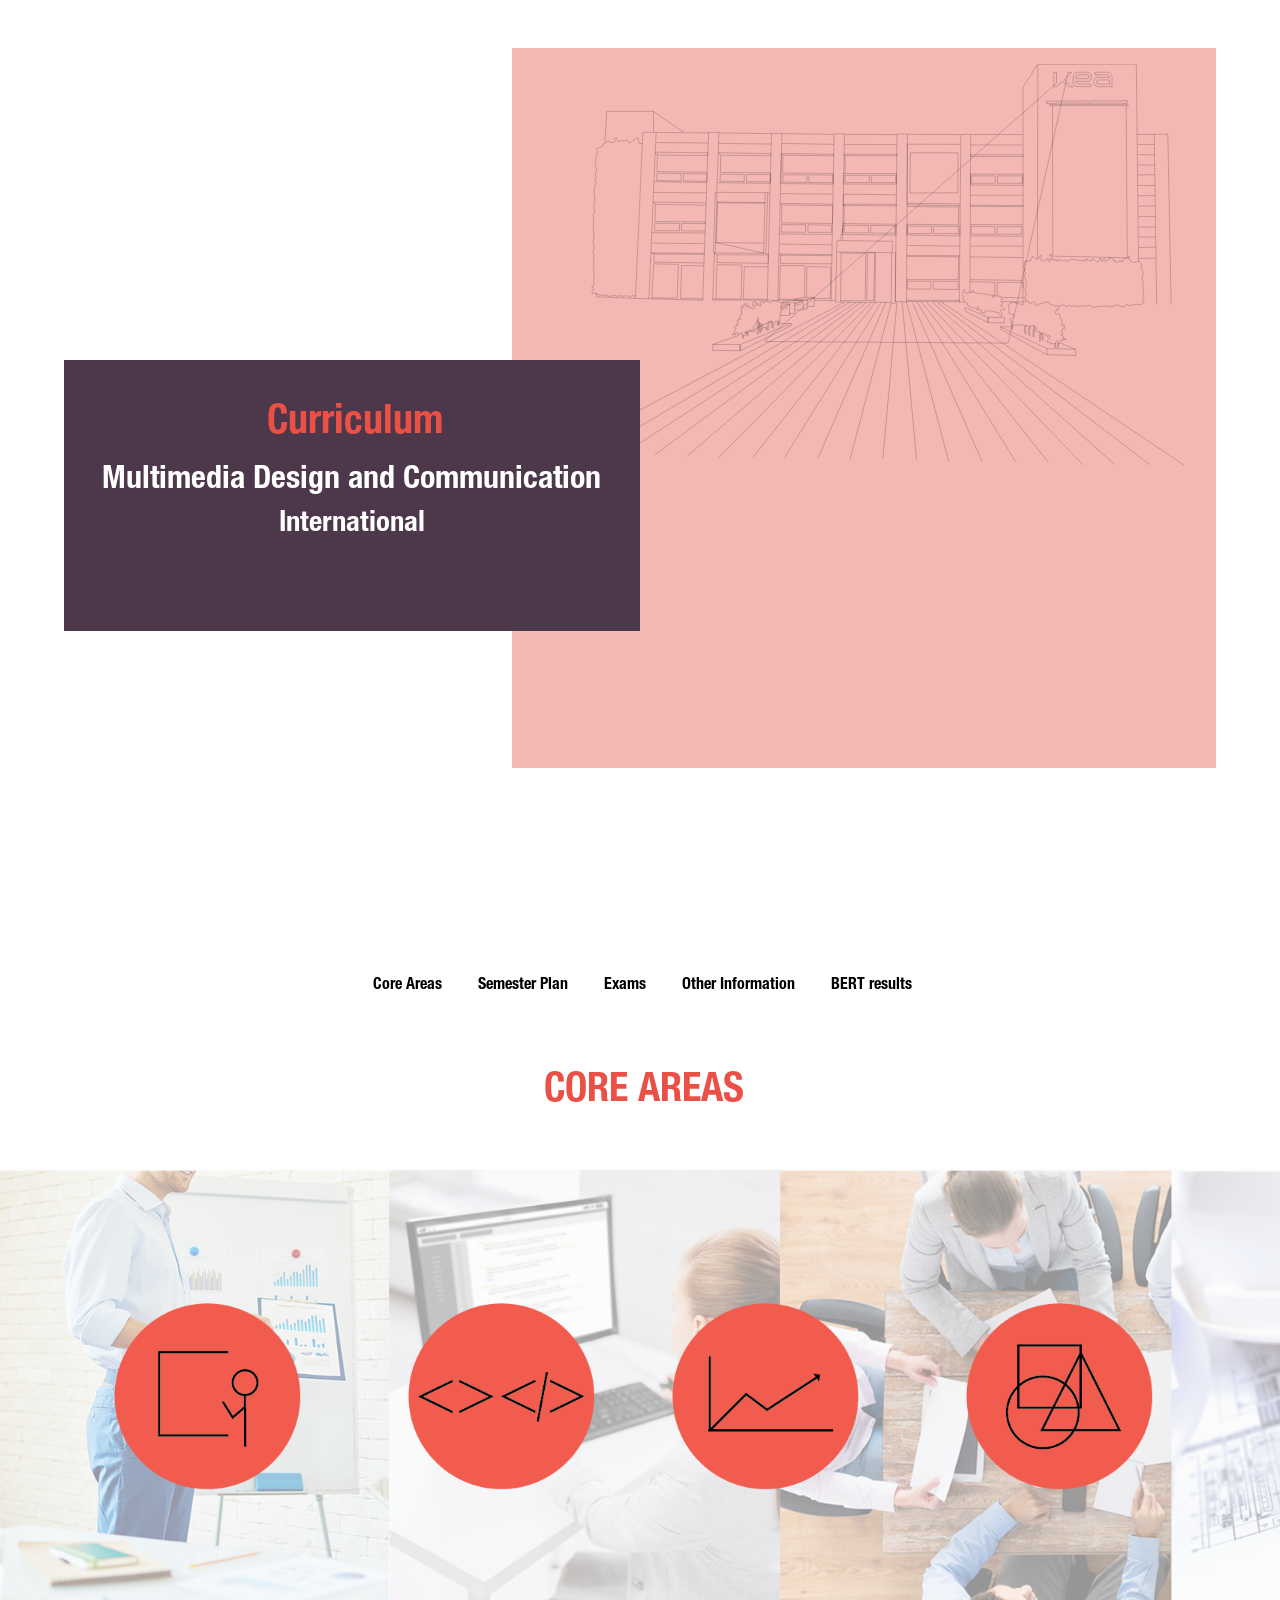
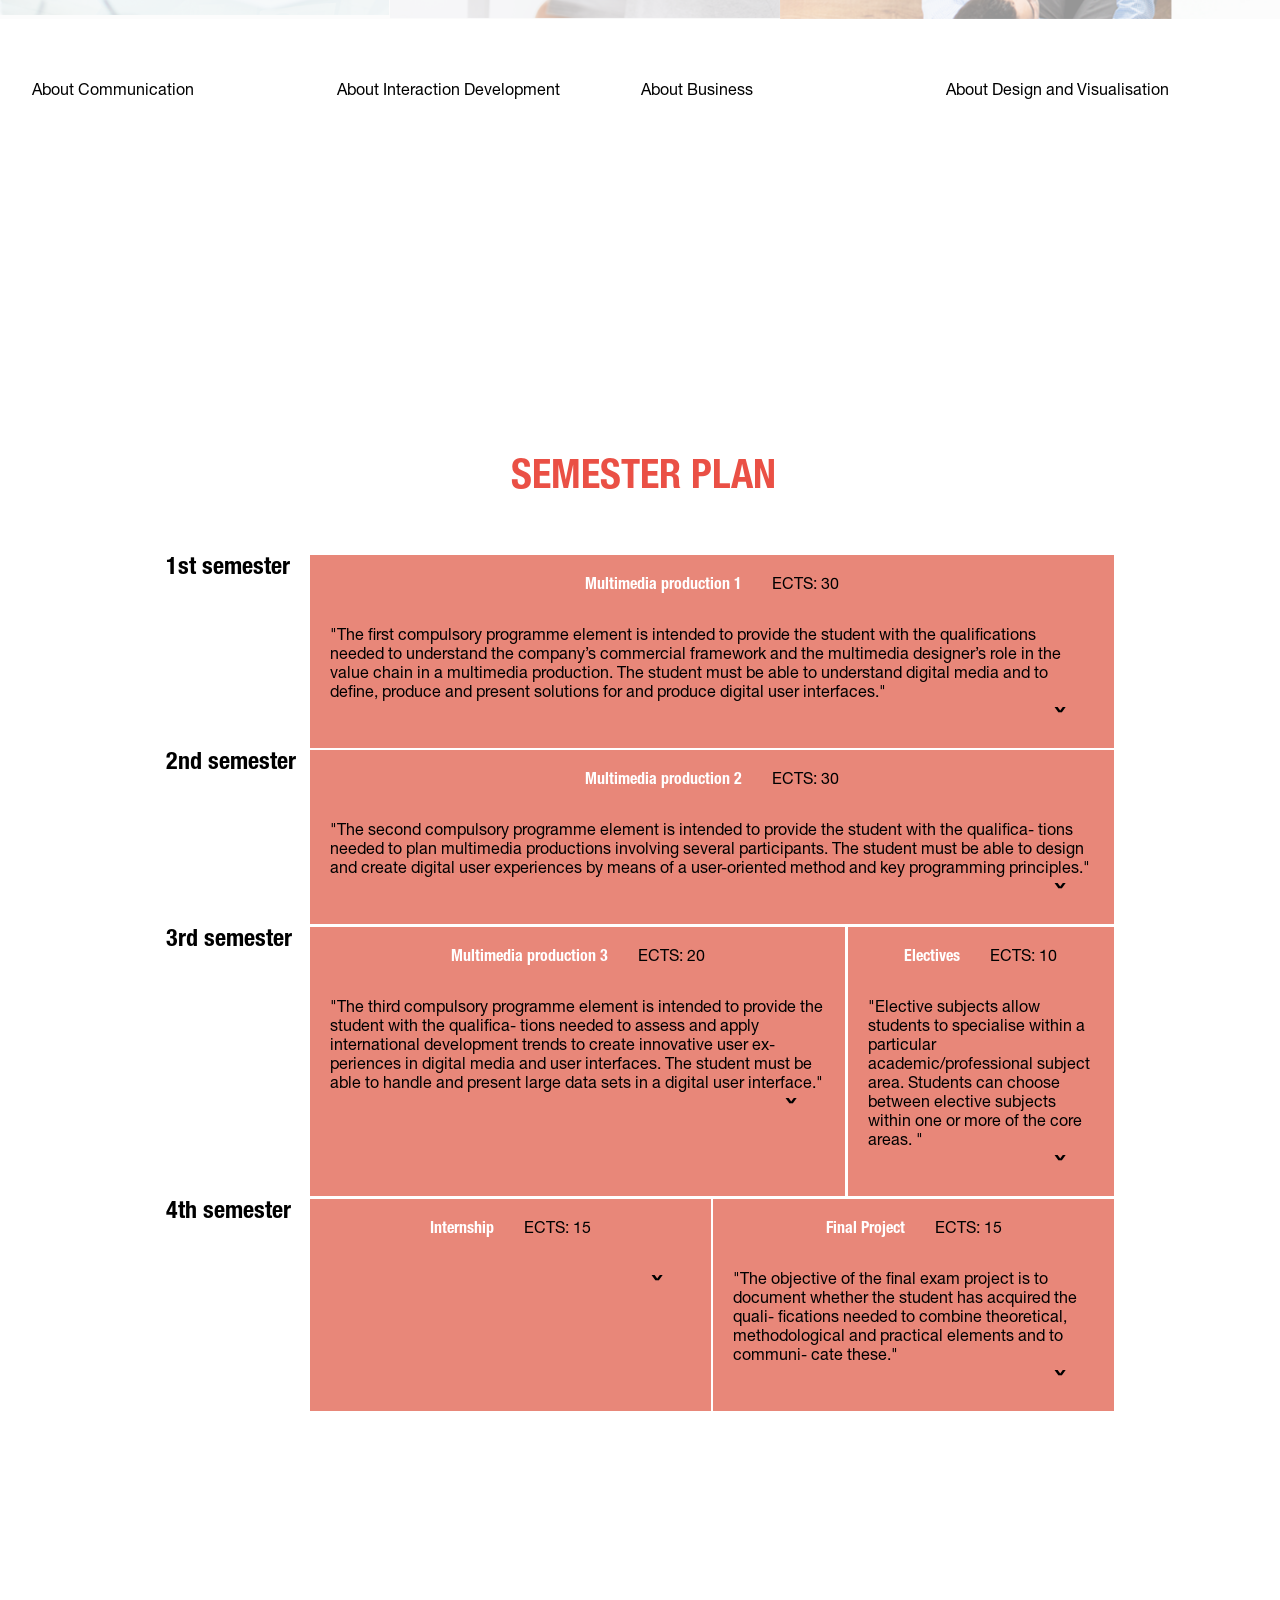
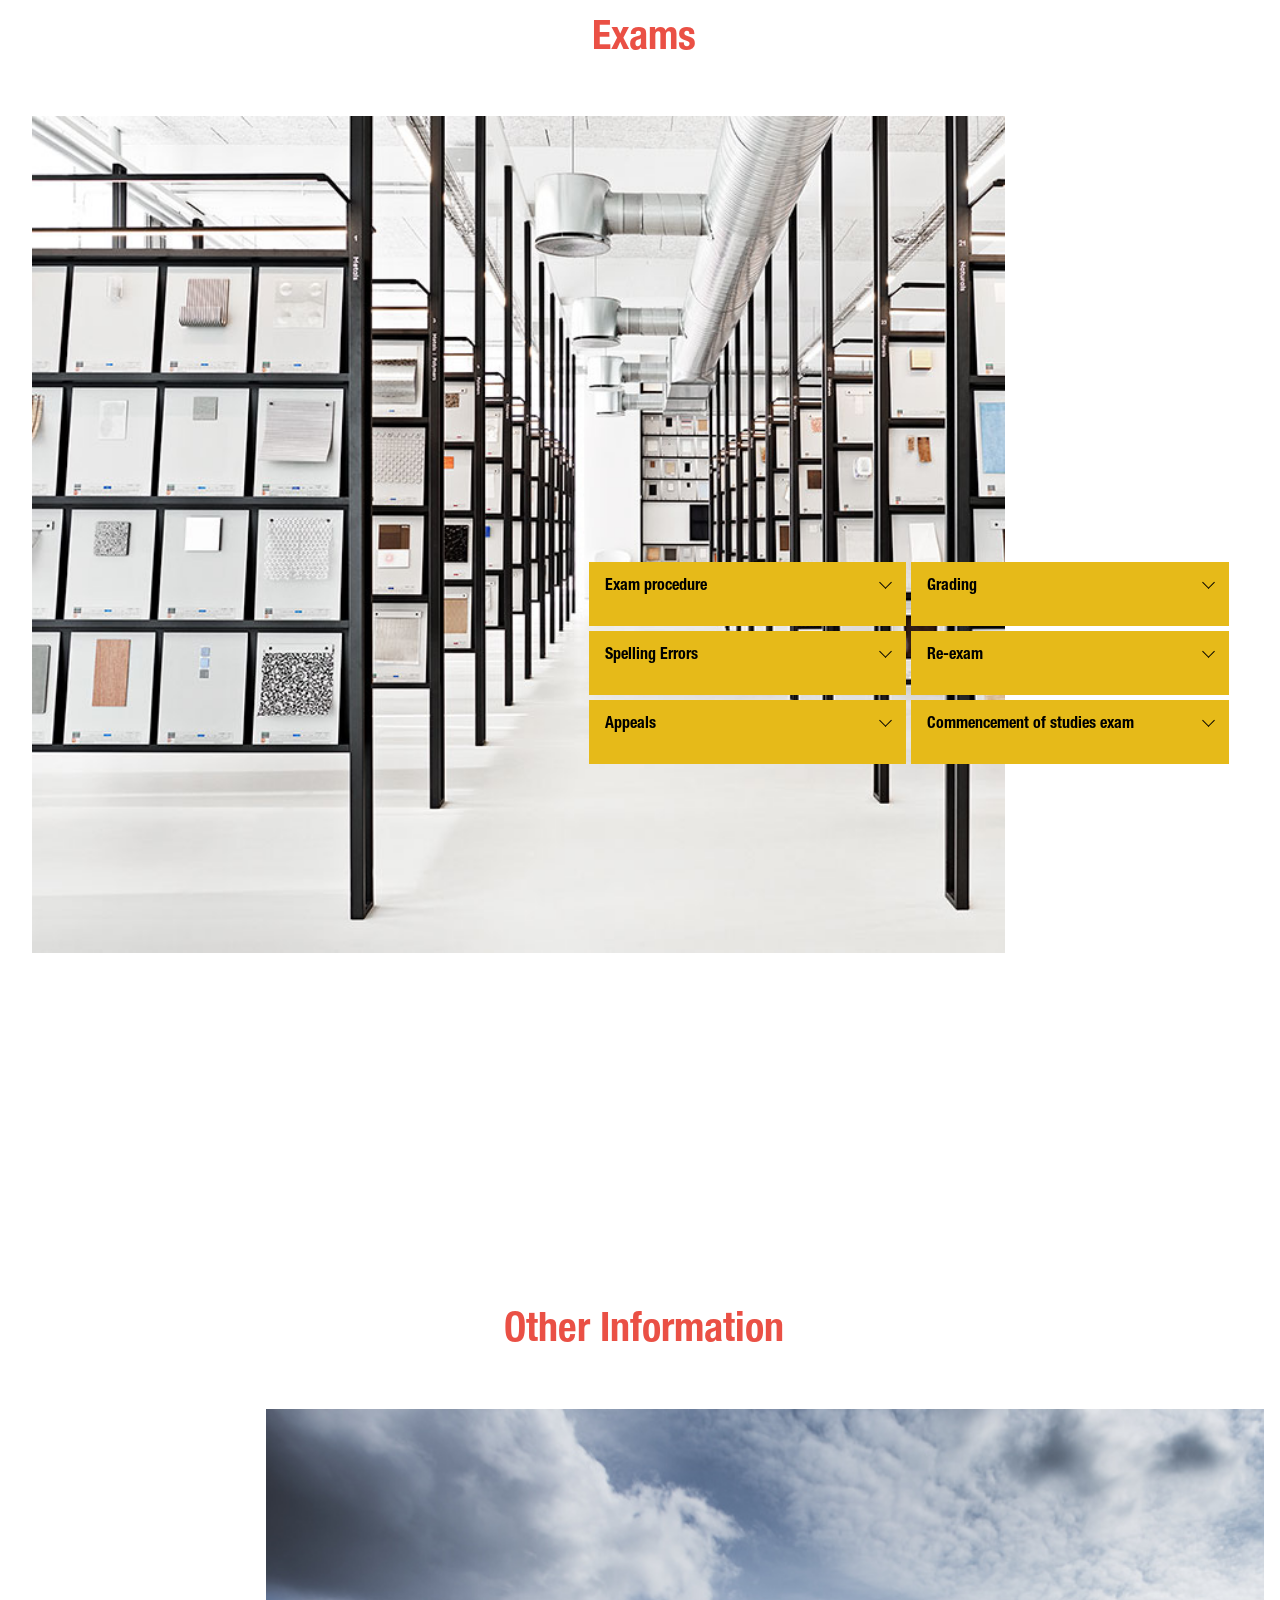
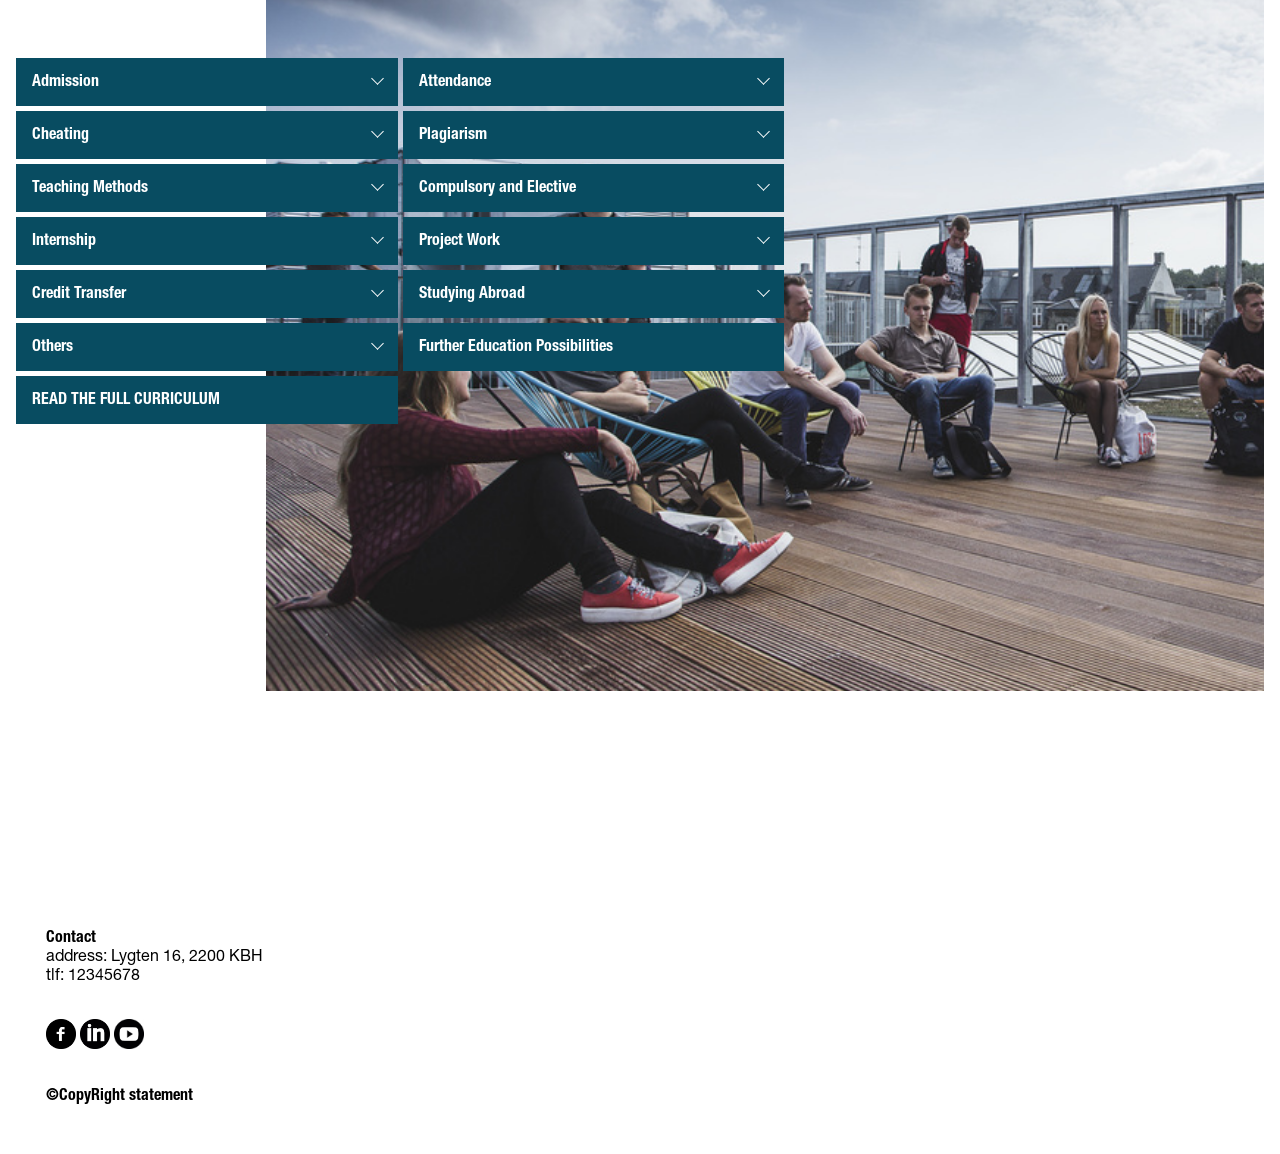
==== commit f8d7479b: "not fixed toggle, positioning and grid inside overlay" ====
--- a/index.html
+++ b/index.html
@@ -11,28 +11,33 @@
 </head>
 
 <body>
-    <div id="frontpage">
-
-        <div class="svgBox"> </div>
-          <svg id="Layer_3" data-name="Layer 3" xmlns="http://www.w3.org/2000/svg" viewBox="0 0 3172.33 2092.7"><defs><style>.cls-1{fill:none;stroke:#000;stroke-miterlimit:10;}</style></defs><title>kea-camp6</title><path pathLength="1" class="draw cls-1" d="M2981.37,1336.44l-12.56-890h71l17.1,890m-80.43-243.65-88.33,1.34m0-57,89-1m-.76-54-89.56,1.34m88.84-52.34h-87.5m86.72-55.59h-89.56m87-54.24h-88.25m89.28-54.24h-89.53m88.77-53.26h-90m89.23-56.25-88,1.25m87.26-52h-90.51m89.76-53.5h-87.76m87-53.74h-89m88.25-51.5h-89.75m-520-364.25-75,116.75.25,1050.75m-273-803.66v-1.09l-51.42,1.34-8.25,875,28.67-1.34m302-873.25h-271l-4.25,823.5m275.25-769.33H2011m271.28,262.67H2009.68m272.63,265.33h-274m274,59.33-274-3.33m274,122.67-274-4m164.15,94h111.6v-80H2149.81v70.46m-136.33-17.8h-6.42m175.75,132-80.66-2.66v28.33l85.32,2v-28l-5.53-3.23m-79.79.9-120.67-50.67v18l120.67,61ZM2283,978.79l-274.69-2.35m274-57.31-273.42-1.67m4.92,9.67v39.66l124,1.34V928.79Zm135.34,41h128.33v-39H2149.15ZM2009.38,822.79l274.83,1.34-.15-6-274.38-1.34Zm.58-111.67,274.1,2.34V654.79H2010Zm129.19-47.33h-125v38.67h125V663.79Zm11.33,38.67h130V663.79H2150.15ZM2010.65,562.79h273.5l-.09-9H2011ZM1680.81,447l.17-1.52h-54.25l-8.86,873.39,58.62,2.59,4.07-821,.25-53.89,275.48,1.92m-.47,50.68-275.25-.69L1679,805.79m17.45-262-2.67,209.34,250-.88,1.5-208.46Zm250.83,375.59.75-93.12-269-2.13m268.28,95.25L1679,916.28l-.82,56L1954.9,977l.55-57.49m-274.14,6.83v38.5h125.5v-38.5Zm136.11,0v38.47l129.39.85V927.86Zm137,104.22-273.09-4m-.16,189.67-.67,38.33h122.33l.34-41H1677.06v-8.33h269.5l1.5-118.67-270.39-2.67m138.14,170.67,129.25,2.37v-42.36l-129.25-.68Zm-139.31,60.67v3.67l275.36,1.62v-7.09l-274.8-.54m-50.37-864.32-274.21-1.34-9.67,554.66h-29.33l-1.67,59-5.66,261.34h22.66l137.61,1.66,2.39-1.33,127.34,1.33v5h21.66l1.53-264-17.69.13.5-60.13-259.34-3m253.34,322,2.66-259-285-4.33m18.59,254.08,128.41.59,3.34-247-129-1.85-2.81,255.89m2.81-255.89v-5.82m266.69,4.33h-3m-130,249h37l4.25-248.62-38-.38ZM1515,1063.52l-3.82,259.38m-182.34-321.11,21.51-89.43-6-.08-1,57.49,278,3.06.58-56.55-271.64-3.92m.83,9-.09,39.1,126.75.83V922.54Zm138.28,40.43,126.87,1-.15-39-126.72-1.22ZM1351.91,817.6l271,2.95v-8.26l-276.8-1.14,5.48,6.81m1.2-.35-6.79-.08,1-58.25,276.48,3m.56-55.5.55-54.67-275.71-.84-1,55.25,276.12.26M1492.31,661v38.25h127.25V661Zm-10.5,0H1356.06v37.5h125.75Zm143.85-109.75-275.11-1V558l275,1Zm-272.85-52,273.36,1.5M1352.81,446v-1.75h-54.5l-15.25,870.5h23.09M1143.81,1298l10.75,0,40.25.2-.16,5.67,84.16-.67,2-164-124-1.5-2.25,158.75m128.5,18.25-87.25-2M1286.06,1080l-266.74-2.26-.51,43,267.25,2m-274.28-103.35,276.39,4m0-54.33-275.1-2m11.08-10,124.83,1,1-39-125.82-1.31Zm138-37.67v38.69l123.17.64.5-37.43ZM1291.75,819l-265.69-3.5-1.91,93.66,265.16,3.15Zm0-7.68L1017,807.11m2.27-50.48,273.48,2.65m59.15,58.5-1.8,94.67m5.92-354.4v90.24M1019.59,704l274.12,3,1-56-264.63-2.25,2.25-93.25,264,3.51v-8.51l-272.83-3Zm11.72-45.74V696l125.5,2V658.29Zm135.75,0V698l124.5,1.25v-39.5ZM1024.79,494.42l272.27,4.87m-271-56.25v-1.25l-54.18-.24-22.07,871.24h142.75V1307l39.25-8.25,12-.75,2.75-165-128.25-1.75-5.5,175.75-8.25,3.5,21.5-867.5,271,4.09m-622.91,621L665,1310.72l284.8,2.07m22-869.48-274-3.52L686.15,749.46m338-199.67,8.16,5.75m-6.25,259.93-9-8.36m269,267.43-274.28-3.25,7.54,6.49M1012.81,1307h77.5m857.75-220.58,5.86-5.67-276.86-2.5m278.76-268.5L1679,807.29v8.38l277.26,2.87-8.23,7.72M954.12,1137.79H829.81L825,1307H949.81m5.82-230.26-266.48-1.65-1.67,41,266.64,4.33Zm-138.22,52.35-129.93-2-5.67,178L813.49,1307Zm-152.34,180,16.74-4m7.34-230-18.59-9.32,271.68,2.31,9.91-317-273.54-1.67-9.46,316.33m283-314.66,11.36,5.5m-7.88,320.15-13.39-8.66m-258.43-56,246.67,54.64,9-315.64m-251.33-1.61-8.42,266.53-1.6,50.35m1.68-54.27L932,1014.81m-241-210.35,247,2.18.09-4.17-249.84-2.34Zm-7.12,207.67,7.12-207.67m-2.78-105.17,277.11,3.42,1.54-55.16-261.49-2,1.5-89.5,262.1,2.77.36-11.29-275.35-4.29,12.89,12.81m-2.73,99-.43,37.29,125.5,1,.66-37.5Zm136.61,38.25,125,1.85.69-38.83-125-.34ZM970.48,497.86l-274.73-3.44m-52.29-54.61L369.81,437l-2.26,51.73-35.74,816.36,281,7.66L643.56,437h54l.25,2.75M369.81,490l271.82,2M365.31,539.79l12,15.25,262,2.52.47-13.51-273.24-4.26m9.75,16.75-2,84.75,262,3m-262,5.23-1.75,38.25,127.5,3v-39.5Zm138,2v38.25l122.29,2.53,1.34-38.26Zm122.07,47L360.31,694m-4.2,56,276.37,2.56M346.91,960.26l278.23,1.53m5.52-157.24-276.75-4.3,12.65,11.54,263.66,5.28m-263.66-5.28-2.75,90.75,263.35,1.51-.3,8.76-123.8-1-.49,38.75,122.57,1.09M492.28,911.54l-129.45,0-1.25,38,130.07,1Zm130.9,106-276.27-3.27m11.15,57,263.16,2,.18-5.18-277.34-2.58Zm1.42,0-1.92,42.49,262.08,4.5m-.53,15.19-116.55-1.94-5.08,170.25m115.6,3.34-115.6-3.34m-17.88,0,6.48-176.36-128.52-2.64-10.8,177,132.84,2M369.81,437H300.48L261.9,1302.91l69.91,2.22M514.81,437,356.11,327.13V437m0-109.91H111.81L103.15,490M1552.81,2137.79l73.88-818.55m102.12,826.55-75.53-825.37m23.21,1,220.32,832.35m-516-8,215.34-817m-27.66-4.73-354.68,813.73m-173-6,503.7-807.73M875.44,2131.79,1515,1322.57m-20.6.33L697.81,2131.79m768.61-808-933,800.54m-169.64-6L1438.9,1323.46m-24.46.6L191.76,2118.33m-154.78,0,1343.83-796.16M-48,2061.33l1398.13-737.54m721,832-366-835.37m23.7-1.32,520.56,841.23m168,0L1752.5,1319.24m845.81,853.08-818.42-850.15m32.67,1.29,952.78,848.86m183,0L1836.89,1323.79m21-1.62,1265.94,850.15m-2052-736.53-263,108.34v32l266.32-131-.34-11h-62v-1.67a9.55,9.55,0,0,1,0-3,2.73,2.73,0,0,0,0-1.67,21.16,21.16,0,0,0,0-5,2.37,2.37,0,0,1,1-2.66l1-1.67c1-1.67,0-2.33,0-2.33v-17l2.34-2m0,0v-5h48.66v-10.34l26.75.09.21-18.42h44.38v-5h21.33v-13.17l35.25-.23.75-41.18M807.15,1543.46H665.81l-1.66,30.67,143,2Zm-141.34,0,135.67-47v-7m335.67-131v-43.67l-65.34-1.66-46.5,11.5,67.84.66-.38,38.17m.47-22.56,34.83-9.5m8.78-16-43.2,10v7.08l43.5-12.7m-71.34,62.7.67-50.25h-40.14m-3.86,20.5,43.8-13.45.2-7-47.81,14.1m4.14,15.24,32.17-10.34m103.5-6.16v-36.67l-65.92-.67v5l64.92.34,37-10v-5l-36,10.35m1019.33,10.64,106.25,3.07v-23m125.09,266v32l150.66,3.33v-32.07l-6.69-.08-144-3.18-244-114v12l244,134m-244-146h59.33m-1207.33-59V1378s6.66,2.75,5.66-6.25,6.5-10.08-1.5-10.16l1.5-4.21s3-7-4.14-6.92v-8s12.14-2.5,4.14-14.5l-5.66-1.5s-.84-7.75-5.84-6.25c0,0-3-9.63-16.75-.19,0,0-2.25-7.56-6.5-2.56m0,0-7.25-2.09s-5-3.57-6.5,8l-6.75,2.58h-4s-3.5-3-5.5-2-2.75-7.27-5-6.27-3.25-2.86-3.25-2.86l-5,6.69-4-1.14s-4.25-7.94-5.75,1.69-2,3.87-2,3.87-3.75-5.34-5.25-4.42-4.25-7.52-5.75-6.17-5.75-1.13-3,8.61l-4.5,2s-5.25.25-1.25,6.25,2.75,8.61,2.75,8.61h-4.25v3.39l-4.25-6s-1.66-4-6.21,0,4-12.5-7.79-5.75,0-6.75,0-6.75,3.81-5.09-5.22-4.17-12.78-5.3-12.9,2.44-6.13,5.23-2.63,8.48-5.25,9.72,5.75,8.36,7.75,3.39,7.75,3.39l-4,6.21s-5.5,12-6.87,6.92-4.63-4.11-4.63-4.11-3-6.23-6,0-7.75,0-7.75,0,1.5-9.35-1-8.18-2.75-4.23-2.75-4.23-11-4.36-7.25,3.14-3.75,4.75-3.75,4.75l-4.75-3.66v-12.59s3.75-7.75,0-4.5-5,10.25-5,10.25-13.25-4.25-9.5,8-4,4.21-4,4.21-2.25-8.71-5.5-4.46.25,9,0,9.25-1.3,11.5,3.85,10.5-2.1,5.25-2.1,5.25-6.55,4.5,2.1,4.5c0,0-4.9,4.5,0,4.75s-8.1,5.75-3.35,6.25-1.89,3-1.89,3a3.88,3.88,0,0,0-3.34,4.5c.48,4-15.27,6.75,6,17,0,0-14.25-4.25-17.25,5.25l1,3.52s-18.5,0,1,8.23l-.5,6.25-4.25,2s-9.5-5-2.25,5.75-14.5-2-13,8.25,7,9.25,7,9.25l-4.5,8s-9.75,10.75-4.25,11.5-.5,5-.5,5-13.75,7.75-9.25,7.75h7.25s6.75,11.25,8.5,0,.75-7.25.75-7.25,2.25,7.75,5.5.5,7-2.25,7-2.25.07,8,6,8.5,5.73-4.66,5.73-4.66l5.48-3.34,4.5-2.25s-3,10,0,11,6.5,8.5,11,4.75,9,2.5,9,2.5,16.5-7,5.25-11.5-6.25-6.5-6.25-6.5l-4-.25s-2.5-6.5.25-5.5,14.25,3.25,15.75-2a11.93,11.93,0,0,1,6.5-7.25l7.75.5s-3,10,.5,9.5a32.62,32.62,0,0,0,8-2.75s2.75,6.25,7.5,4,13-4.25,3-9.75-6-13.25-6-13.25l3.75-6.75,1.75-4.75,5.5-5.25,5.5-10,7.06-16.49c-.59-15.38.37-1.48,3.57-2,2.67-.41-1.38,10.47-1.38,10.47s-.5,5,3.25,5.23,4.25,9.5,4.25,9.5,0,1.25,2,.5-.5,16.5,4.5,13.5,2.25-14.75,2.25-14.75,5.25,2.5,6.75,8-6.75,15.5-2.25,15.5,2.75,8.75,6.5,0,5.5.25,5.5.25,4.25-1.75,4.25-5.5,5.25,3.75,5.25,3.75,11,15.25,6-10.25c0,0-6.75-7-3.25-9.25a10.46,10.46,0,0,1,7.5-1.25s4.75.75,2.25-6,6.5-6,6.5-6,3,8.5,4.5,6.5,2.76-7.75,2.76-7.75l6-.25s-6.75,6.75-.5,6.75,6.75,7,7.25,7,8.75-.25,6-8.25,8-4,8-4,1.75,3.75,5.25,3,8,0,7-6.23,2.5,1.81,2.5,1.81m-186.5,77.67s-3.75,14,0,14.75m145-94.23-149.05,75c-3.78,1.29-1.21,19.22-1.21,19.22m81.5-24.58v-65.67m-5.5,68.5,1.25-75.6m25.25,40.6c-3.75,1.75-1.25,17.75-1.25,18.5m.22-27c-8.89,1.25-4.72,27-4.72,27m-7.5-40v23.5c4,5.5,4.25,23.75,4.5,25.5m-6.75-57s-2,33.5,0,34.32,2.25,22.68,2.25,22.68m39-12.25-1.67-13.82m-2.83,11.82.25-14.75m-95.25,17.75c-4.75,3.75,2,25.75,2,25.75m-8.51-22.42s-3,6.23.76,10.92m115-17.25-1.9-35.83m26.9.58c-3,.57,1,27.88,1,27.88m-8-33.38c-2,1.15,0,28.93,0,28.93m-5.74-1.43s1.38-29.76-1.82-29.5m37.3,20v-21.25m-3.24,18.75-.25-19.25m8.25,19.25s-.87-22.36-1.67-21.5m998.42-207.66,129.17,3v71.66s-6.33-6-11-5.66,5,11.66,5,11.66l-4.33,2.34s-3-2.34-5.67-9.46-7.67-4.54-7.67-4.54-6.33-.34-8.66-3-3,1.33-3,1.33l-6.67-1.33c-8.67-6.67-13.67.33-13.67.33s-7.66-1.33-8.92-4.67-8.08.34-8.08.34-4,1.66-6.33-.67-6.33,1-6.33,1-4.34-1.33-5-3.33-7,2-7,2-3,.33-5-3.67-9,1.33-9,1.33,0-6.33-1.67-7.33,4-3.33,4-3.33c-6-7.67-13.33,7.66-13.33,7.66l-6.84,2.67s-2.16,3.67-5.83-2.67-9.67,6.34-9.67,6.34c-1-6-5.66-5.67-10-5s.34-6-3.33-14-5,4.33-8.67,6.66-.33,12-2.33,13.67,4,11.33,4,11.33,1,10.34-2,12.67,6.67,10.33,9,11.67,3.33,7.75,3.33,7.75,6,2.91,9.45,4.25,3.89.66,1.22,5.66-.67,4.67,3.33,5.67,5.34,3.33,3.34,5,7.33,1.29,6.91,4.29,7.09.67,7.75,4.67,10.67-2,10.67-2,5-.67,5.67,3,4.66.33,4.66.33a50,50,0,0,1,6,6.67c3,4,2.66-2.33,2.66-2.33a55.9,55.9,0,0,0,0-7.67c-.33-2.33,6.33-5,6.33-5s3.34,3,2,5a29.47,29.47,0,0,0-4.62,9.33c-1,4,7,1.34,7,1.34s6.33,0,6.33,4,4.41,1,4.41,1,7.92-1.67,1.59,6.33,8.33,6.67,8.33,6.67,4.67-5.67,6.67-.67,5-8.33,5-8.33c1.67,4.33,11.67-.34,14.67-2.34s7.33-.33,7.33-.33l11,3s6-3.33,6-.33,14.67,3.33,14.67,3.33c-3.67,3.67,15,5.33,15,5.33s.66-7.33,7.9,9,11.43,7,11.43,7-.67-9.33-1-12.33-4.67-7.33-4.67-7.33-5-6.67-5.76-8.67,5.1-2.67,5.1-2.67,11.33,2.67,18.32-3.66-13-12.67-13-12.67-4.33-4.67-7-6,6.67-1.67,6-4.67,6-6.33,6.33-10.66-9.33-1.34-11.66-5,0,0,4.31-5.67-1-11.67-1-11.67c2.67-9-.33-4.66-6-11.28s-8,3-8,3a6.48,6.48,0,0,1-5.33-3.83c-2-3.84-5-1.17-5-1.17l-9.67.33m419.34,277.6-77-32.44h-1.75l3.25-11.66h3.5l2.75-4.5s1.25-.75,6,1,3-4.5,3-4.5,5.25,3.25,10.5,3-4-6-4-6-15.25,1-12.2,0,3.7-14.5,3.7-14.5l-8.5-1.5s-10-3-.75-6.5,4-12,3.25-11-9-3.75-4.25-4,6.55-14.3,6.55-14.3,4.45-3.45,7.95-.45.5-9.91.5-9.91c6.25-10.17-4.75-8.59-7.25-7.84s-4.75,4.5-4.75,4.5-.5-4.5-3-4.5,2-6.25,4.5-9.75-1.58-6.5-1.58-6.5-1.42-9.75-.17-11.75-4.75-9.25-4.75-9.25l-5.64-3.25s-2.86-8-.84-9.5-.27-7.25-.27-7.25c2-4.5-7.75-3-7.75-3s-3.75,2.25-6,3.25-5.5-4.5-7-4.5-1.25-7.25-3.25-8.75,6.25-4.25,6.25-4.25,1.5-4.25,0-5.75,2.5-2.5,2.5-2.5c11.75,11.75,9-3.5,9-3.5s-2-4.75,2-10.25-11.5-4.5-11.5-4.5-10.5,4.75-7.25,2-18.5-6.25-18.75-8.5-10.25-4.5-10.25-4.5-4.5-6-4.5-7.83-9,3.08-9.75,0-7.5-.17-8.25-1.29-3,1.29-3,1.29c-3.5-6.58-10.25,10.08-12.25,5.83s-8.5.75-12.75,1.75-7.25,8.75-7.25,8.75a48.63,48.63,0,0,1-7.5-3.25c-3-1.75-8.25,3.25-8.25,3.25s-7-4-4-6.5-5.5-11.12-5.5-11.12-8-1.13-9.75,0-4.5,2.12-4.25,6.62-8.5,1.25-8.5,1.25.25-4.5-2.5-6.25-5.25-1-6.25-6-6.5-2.25-10.25,0-4,5.5-8.5,2.75-2.25,4.75-4.75,6-.75,14.5-4.75,11.25-13-3.25-12-5.25-13.75.75-13.5-2.5-12.75.25-10.25-3-7.5-3.66-7.5-3.66-6.25,2.66-11,.41-3.25,5.5-7,5.5-7.25,3.75-7.25,3.75c-12.75,5.25-2,12-2,12s3,4.75-1.16,5.5-.84,8.75,0,8.75,3.66,8.75,3.66,8.75c-6,1.25-2.5,9-2.5,9-6,8.75,13.25,4.75,13.92,8.5s8.33-.25,10.58,0,2.25,4.5,0,7,2,5-2.75,7.69-5.25,6.81-5.25,6.81a22,22,0,0,1-8.25,2.75c-4,.25,0,11.75,0,11.75s17.5,2.75,6.08,5.5,2.67,5.5-.41,7.75,1.83,5.75,1.83,5.75c-.07,1.48,1.23,2.19,3.11,2.44,4.46.62,12.14-1.29,12.14-1.29,4,7.64,11.5,0,11.5,0l8-2.9s3.5-1.25,4,2.9,11.5-1.65,11.5-1.65,7.25-1.5,6.25,2.88,11.75,2.37,11.75,2.37,12.25-5.5,15,.25,16.25,3,17.25,2,4.75-2.5,6.5-3.5,12.75,2.5,11.47,3.25,3.53,5.75,3.53,5.75,5.75,5.5,8.25,6-6.25,4.25-4.5,4.75-3,3.5-6.25,5.25,2.25,6.75,2.25,6.75,4.25-5.5,8,0,12.5,0,12.5,0c-3.25,4.75,10,6.25,10,6.25,5.25,6.25,11.5,0,11.5,0-1.5,5.25,7.5,4.25,5.25,6.75s10.5,6.5,10.5,6.5,5.25.5,4,5,9.75-5,7.55-3,8.7,3.5,8.7,3.5,3.25,6.25-1.5,6.25-7.2,6.25-7.2,6.25l-1.8,4.5-1.5,5a65.12,65.12,0,0,0-5.25,4.29c-2.75,2.5,7.5,6.5,7.5,6.5l4.5-1.42s9,1.92,6.75,5.67,4,2.25,4,2.25l8.5-.5a9.26,9.26,0,0,1,7.75,1.5c3.5,2.75,6.25-8,6.25-8s4.5-6.5,8.75-9.5,4.75,3.5,4.75,3.5-.75,5.5-1.5,7,5,5.75,5,5.75l5-2.5m-245.12-93.66v22.91m-7.63,0,3.3-24.85m72.81,1.94s-.11,19.66-1.61,24.16,3.5,24.25,3.5,24.25m-8.53-46.52s1.78,17-1,21,4.5,24,4.5,24m25.25-41.67s-1.75,19.42-3.25,19.67,3.25,31.5,3.25,31.5m-4.29-51c-1,2.07-4.46,17.48-4.46,17.48l3.5,31.5m24.25-52.52v13.77s-1.5,10.25-3.5,12.5,0,33.75,0,33.75m7.93-56.67s-.18,5.17-.18,12.42a25.88,25.88,0,0,1-4.25,13.29l1.5,32.46m35.12-25.2s-1.62,15.7-1.12,19.7,0,26.75,0,26.75m-4.08-47.72s-3.17,23.22-2.17,26.47,0,22.5,0,22.5m16.11-45c-1.5,1.75,2.14,15.54,2.14,15.54l2.5,22.5m-9-38.18c-2.74,4.57,2,16.93,2,16.93l2.36,21.25m69.36,39.25s-.72-16.5-.22-17.75-1.4-9.63-1.4-9.63m-4.6,7.08,1.75,20.3m14.25,1.5,4.25-8.5,1.75-15-4.37-4-1.63,17.25-6,10.25m427.75-452L2875.31,80.54l-513.75,1.25L2359.06,1099s-8.25-2.25-11.75-2.3-6.75-7-6.75-7-5.75-9-7.75-7.41-1,8.91-3.5,9.91-3,11-3,11-9,7.5-9,5-16,3-16,3-8.62-7-7.56,0-2.56,17-2.56,17-4.6,7.5-2.24,9.5,2.24,14,2.24,14,7.5,1,2.56,6,2.56,10,2.56,10l1.22,4.5s-8.34,13.5-3.78,19.5,3.78,8.5,3.78,8.5l-1.22,8.84s10,9.16,5,16.16,2,16.5,0,17.5-5,8.5-5,8.5l3.11,27s5.61,5.5,0,8.5-5.67,12.34-5.67,12.34l5.67,3.16s-5.86,1.21-3.11,8.36,6.88,5,6.88,5m168.5,28.6,12.62-5.49,6.55-5,3.95,7.5s8.5,0,15.5,4,10-4.5,10-4.5,11-5,12,2,15-1,15-1,7.5-7.5,7.5.5,42.5-3,43.5.5,24-3.5,24-3.5,15.5.5,16.78,7.24,54.72-2.74,62.72-3.24,24-.5,35,2.5,23-4,26.5-6,18.5-5,21,0,11.5,6,11.5,6h11l16.5-7s8-6,9.5-.18,16.5-1.1,16.5-1.1c0,3.72,24.5-3.22,24.5-3.22s12.5-1.5,13,2.15,16-3.15,16-3.15,9.5-6,12.11-9.5-2.11-4.55-2.11-4.55l-4-9a74.48,74.48,0,0,1,5.25-11c3.25-5.5-3.75-14.5-3.75-14.5,8-3.5-3.5-8,1.92-14.5s-2.92-11-2.92-11,1.5-8,0-11.5-6.5-.5-.5-5.5-.5-13.5,2.21-16.5,0-7.5,0-7.5-9.21-32-4.21-34,2.5-10.5,4-15.5-5.43-10-5.43-10l-2.57-10s-4-5,1.5-13.5-12-20.5-12-24-9.5,0-9.5,0-10.5.5-15,3.4-20.5-3.4-20.5-3.4l-4.5-8.5s-7-2-7-7.6-13.5-2.4-13.5-2.4-14,5.5-18,7,0,11.5,0,11.5h-10l-3.5-2.5s-6.5-2.5-10.5,2.5-15,3-15,3-7,0-3-7.5-6-4-6-4c1.5-7-9-7-9-7s-7-8-11.5-6,2,3.94,2,3.94-4,10.56-5.5,7.56-12.5,7-12.5,7-9.5,6.5-7-3-3-9-4-11.56-6.5,8.56-6.5,11.56l-6,6s-2-10-3-14-9.5-1-9.5-1v8s-8.5,4.5-12,7-11.5-6-11.5-6-10-2.5-11-7.5-4,2-4,2a75.33,75.33,0,0,0-3,7.5c-.5,2-9-1.5-10.5-.5s-6,0-6.5-3.5-11-4-12.5-4,0,8,0,8-5,2.5-7-2-6.5,1.5-7.5,2.5-9.5-1.5-9.5-1.5-7.5.5-9.5-2-4.5,0-4.5,0-15.5,2.5-15-2-20,.5-21.5-2-13,5.5-15.5,7-8.5,2.14-8.5,2.14-6.5,2.86-10-4.14-8.5.5-10.5,1.5-11-6-11-6a84.88,84.88,0,0,1-8,5.5c-3.5,2-3-8.5-6.5-8.5s-4.5,11.59-4.5,11.59-7,.91-8-4.59-7.5-3-7.5-3-2.5.5-4.5,1-4,1.5-4-5.5-3.5-7.5-3.5-7.5l-4,8.5c-5-3.5-4.5,3.5-3.5,6s-5.5,5.09-5.5,5.09h-8.5s-3-3.59,2.55-8.09-7.05-13-7.05-5.5-10.5,9-10.5,9-7.5,0-7.2-3-4.8,4-8.3,7-7.5-6.5-7.5-6.5l2.5-14.79s1-10.71-2-11.71-6,6.5-7,12.34-7.83,11.16-7.83,11.16M41.5,950.54m221.16,335.24s-12.85,11.65-13.35,3.58-10.5,2.85-10.5,2.85-11,1.91-11,0-16-2.79-16-2.79-19.61,4.37-20.05,1.87-10.45-1.93-10.45-1.93-20.2,5.07-21.6,0-12.9.06-12.9.06-34,4.63-35,0-37-3.64-34.5-3.64-26.65-5.45-18.07-10l-1.72,19.11,204.38,8M298,493.3c-3.27,3-14.66.49-14.66.49l-5.84-9.5s-2.16-3-.16-13-15.41-3-15.41-3-13.09,15.5-15.59,12.5l-14,12s-7,1-6.5-8.5-23.5-4-23.5-4-21.5.5-23,1-4.5,3.5-6.5,3.5-4-6-6.5-8.5-3-11-3-11-1-3.5-6,0-4.5,11-3.5,16.8-5.5,8-5.5,8a59.07,59.07,0,0,0-12.5,0,10.54,10.54,0,0,1-11.5-7.25c-1-3.5-17,7.25-17,7.25s-5.5,7.25-9.5,5.25-8,13-8,13-18.5,9.5-26.5,10,0,18.5,0,18.5-3,15.5-5,17.5.46,9-2,11-1.5,9-1.5,9,2.5,16.5-2,18.5,1.5,20.5,1.5,20.5-.5,8.5,3,9.5-2.46,19-2.46,19c-6,3.5,1.41,23.5,1.41,23.5,3.91,6.5-4.41,18.5-4.41,18.5s-.5,10,3.5,17-6.5,15-6.5,15,2.5,11.5-1.5,17,1.5,11,1.5,11c-6,4,.5,30.5.5,30.5s2,22.5-1.5,25.5-3.26,9.5-3.26,9.5l2.76,12.5c-8.5,5.5,2,22.5,2,22.5s-2.5,14.5-4.76,16-3,14.63-3,14.63l3,14.37s1.26,11,0,11.5-3,17-3,17l3,13.5s-.74,13-3,19.25,5.81,7.25,5.81,7.25l-2.76,11s2.76,9.5,0,11,0,16.5,0,16.5l-3,3v15l3,6.5s.76,13,0,15a12.78,12.78,0,0,0,0,7.5c.74,2,1.26,9.5-3,11s1.31,9.5,0,11.25,5.81,11.75,3,13.25,3.26,16,0,16,4.26,14,0,15.5-.24,9.5,1.76,12.5-1.76,7.5-1.76,7.5v14c-5.76,1.5,3.26,12.5,0,13.5s0,10,0,10v8s4.26,18,0,20,4.26,7.5,0,11.5,0,9.5,0,9.5,3.76,9.5,0,11.5-4.24,8.5-3,11-3.19,1.5-6.94,2.5,7.25,11,10.38,12.5-2.13,4-8,6.5.83,9.5,0,15,22.26,1,22.26,1m2147.09,259.65-1271.52-8.67,1524-1347.5v-55.5h-14v74.5h14l31.5-28,33,28h21L2497.81,162l40-37.25h-18.5ZM2560,170.63h60.17s20.16.66,20.08-17.09V140.38s-3.5-17.75-23.08-17.59h-43.67s-26.67-.16-27.33,30.42l-.5,23.75s-.17,20.75,25.91,21.08h65.5l-.08-13.66-63.67-.42S2558.23,183.21,2560,170.63Zm115.58-21.09c-21.75-.75-21.75,17.75-21.75,17.75v14.25c4.75,16.5,23.5,16.5,23.5,16.5l71.25,1.25V149.54c-.25-25.5-29.5-26.75-29.5-26.75h-59v13.88s45.5.12,59.5,0,15.75,12.87,15.75,12.87S2697.31,150.29,2675.56,149.54Zm-55.83,7a6.37,6.37,0,0,0,6.83-6.33v-6.08c0-8.42-10-7.42-10-7.42H2577.4c-17.67.17-17.42,13.67-17.42,13.67v6.16Zm60.08,6.75c-12.75.75-11.5,7.75-11.5,7.75v4.75c.25,8.75,12.25,9.25,12.25,9.25h55V163.29ZM2438.15,297.52l1.5,776.91h-15.5V1082l415,9.5V1083h-11l-6-785.5h10.5l-.5-7.5h-18v-6h15v-12.5l-422.5,2.5v11.5h36v6l-19.34-.39.34,6.39Zm8.58-13.73v7.34h178.33v-7.34Zm182.83,0v7.34h179v-7.34Zm-191.41,13.73h384" transform="translate(48.23 -80.04)"/></svg>
+  <div id="frontpage">
+
+    <div class="svgBox"> </div>
+    <svg id="Layer_3"
+      data-name="Layer 3"
+      xmlns="http://www.w3.org/2000/svg"
+      viewBox="0 0 3172.33 2092.7"><defs><style>.cls-1{fill:none;stroke:#000;stroke-miterlimit:10;}</style></defs><title>kea-camp6</title><path pathLength="1" class="draw cls-1" d="M2981.37,1336.44l-12.56-890h71l17.1,890m-80.43-243.65-88.33,1.34m0-57,89-1m-.76-54-89.56,1.34m88.84-52.34h-87.5m86.72-55.59h-89.56m87-54.24h-88.25m89.28-54.24h-89.53m88.77-53.26h-90m89.23-56.25-88,1.25m87.26-52h-90.51m89.76-53.5h-87.76m87-53.74h-89m88.25-51.5h-89.75m-520-364.25-75,116.75.25,1050.75m-273-803.66v-1.09l-51.42,1.34-8.25,875,28.67-1.34m302-873.25h-271l-4.25,823.5m275.25-769.33H2011m271.28,262.67H2009.68m272.63,265.33h-274m274,59.33-274-3.33m274,122.67-274-4m164.15,94h111.6v-80H2149.81v70.46m-136.33-17.8h-6.42m175.75,132-80.66-2.66v28.33l85.32,2v-28l-5.53-3.23m-79.79.9-120.67-50.67v18l120.67,61ZM2283,978.79l-274.69-2.35m274-57.31-273.42-1.67m4.92,9.67v39.66l124,1.34V928.79Zm135.34,41h128.33v-39H2149.15ZM2009.38,822.79l274.83,1.34-.15-6-274.38-1.34Zm.58-111.67,274.1,2.34V654.79H2010Zm129.19-47.33h-125v38.67h125V663.79Zm11.33,38.67h130V663.79H2150.15ZM2010.65,562.79h273.5l-.09-9H2011ZM1680.81,447l.17-1.52h-54.25l-8.86,873.39,58.62,2.59,4.07-821,.25-53.89,275.48,1.92m-.47,50.68-275.25-.69L1679,805.79m17.45-262-2.67,209.34,250-.88,1.5-208.46Zm250.83,375.59.75-93.12-269-2.13m268.28,95.25L1679,916.28l-.82,56L1954.9,977l.55-57.49m-274.14,6.83v38.5h125.5v-38.5Zm136.11,0v38.47l129.39.85V927.86Zm137,104.22-273.09-4m-.16,189.67-.67,38.33h122.33l.34-41H1677.06v-8.33h269.5l1.5-118.67-270.39-2.67m138.14,170.67,129.25,2.37v-42.36l-129.25-.68Zm-139.31,60.67v3.67l275.36,1.62v-7.09l-274.8-.54m-50.37-864.32-274.21-1.34-9.67,554.66h-29.33l-1.67,59-5.66,261.34h22.66l137.61,1.66,2.39-1.33,127.34,1.33v5h21.66l1.53-264-17.69.13.5-60.13-259.34-3m253.34,322,2.66-259-285-4.33m18.59,254.08,128.41.59,3.34-247-129-1.85-2.81,255.89m2.81-255.89v-5.82m266.69,4.33h-3m-130,249h37l4.25-248.62-38-.38ZM1515,1063.52l-3.82,259.38m-182.34-321.11,21.51-89.43-6-.08-1,57.49,278,3.06.58-56.55-271.64-3.92m.83,9-.09,39.1,126.75.83V922.54Zm138.28,40.43,126.87,1-.15-39-126.72-1.22ZM1351.91,817.6l271,2.95v-8.26l-276.8-1.14,5.48,6.81m1.2-.35-6.79-.08,1-58.25,276.48,3m.56-55.5.55-54.67-275.71-.84-1,55.25,276.12.26M1492.31,661v38.25h127.25V661Zm-10.5,0H1356.06v37.5h125.75Zm143.85-109.75-275.11-1V558l275,1Zm-272.85-52,273.36,1.5M1352.81,446v-1.75h-54.5l-15.25,870.5h23.09M1143.81,1298l10.75,0,40.25.2-.16,5.67,84.16-.67,2-164-124-1.5-2.25,158.75m128.5,18.25-87.25-2M1286.06,1080l-266.74-2.26-.51,43,267.25,2m-274.28-103.35,276.39,4m0-54.33-275.1-2m11.08-10,124.83,1,1-39-125.82-1.31Zm138-37.67v38.69l123.17.64.5-37.43ZM1291.75,819l-265.69-3.5-1.91,93.66,265.16,3.15Zm0-7.68L1017,807.11m2.27-50.48,273.48,2.65m59.15,58.5-1.8,94.67m5.92-354.4v90.24M1019.59,704l274.12,3,1-56-264.63-2.25,2.25-93.25,264,3.51v-8.51l-272.83-3Zm11.72-45.74V696l125.5,2V658.29Zm135.75,0V698l124.5,1.25v-39.5ZM1024.79,494.42l272.27,4.87m-271-56.25v-1.25l-54.18-.24-22.07,871.24h142.75V1307l39.25-8.25,12-.75,2.75-165-128.25-1.75-5.5,175.75-8.25,3.5,21.5-867.5,271,4.09m-622.91,621L665,1310.72l284.8,2.07m22-869.48-274-3.52L686.15,749.46m338-199.67,8.16,5.75m-6.25,259.93-9-8.36m269,267.43-274.28-3.25,7.54,6.49M1012.81,1307h77.5m857.75-220.58,5.86-5.67-276.86-2.5m278.76-268.5L1679,807.29v8.38l277.26,2.87-8.23,7.72M954.12,1137.79H829.81L825,1307H949.81m5.82-230.26-266.48-1.65-1.67,41,266.64,4.33Zm-138.22,52.35-129.93-2-5.67,178L813.49,1307Zm-152.34,180,16.74-4m7.34-230-18.59-9.32,271.68,2.31,9.91-317-273.54-1.67-9.46,316.33m283-314.66,11.36,5.5m-7.88,320.15-13.39-8.66m-258.43-56,246.67,54.64,9-315.64m-251.33-1.61-8.42,266.53-1.6,50.35m1.68-54.27L932,1014.81m-241-210.35,247,2.18.09-4.17-249.84-2.34Zm-7.12,207.67,7.12-207.67m-2.78-105.17,277.11,3.42,1.54-55.16-261.49-2,1.5-89.5,262.1,2.77.36-11.29-275.35-4.29,12.89,12.81m-2.73,99-.43,37.29,125.5,1,.66-37.5Zm136.61,38.25,125,1.85.69-38.83-125-.34ZM970.48,497.86l-274.73-3.44m-52.29-54.61L369.81,437l-2.26,51.73-35.74,816.36,281,7.66L643.56,437h54l.25,2.75M369.81,490l271.82,2M365.31,539.79l12,15.25,262,2.52.47-13.51-273.24-4.26m9.75,16.75-2,84.75,262,3m-262,5.23-1.75,38.25,127.5,3v-39.5Zm138,2v38.25l122.29,2.53,1.34-38.26Zm122.07,47L360.31,694m-4.2,56,276.37,2.56M346.91,960.26l278.23,1.53m5.52-157.24-276.75-4.3,12.65,11.54,263.66,5.28m-263.66-5.28-2.75,90.75,263.35,1.51-.3,8.76-123.8-1-.49,38.75,122.57,1.09M492.28,911.54l-129.45,0-1.25,38,130.07,1Zm130.9,106-276.27-3.27m11.15,57,263.16,2,.18-5.18-277.34-2.58Zm1.42,0-1.92,42.49,262.08,4.5m-.53,15.19-116.55-1.94-5.08,170.25m115.6,3.34-115.6-3.34m-17.88,0,6.48-176.36-128.52-2.64-10.8,177,132.84,2M369.81,437H300.48L261.9,1302.91l69.91,2.22M514.81,437,356.11,327.13V437m0-109.91H111.81L103.15,490M1552.81,2137.79l73.88-818.55m102.12,826.55-75.53-825.37m23.21,1,220.32,832.35m-516-8,215.34-817m-27.66-4.73-354.68,813.73m-173-6,503.7-807.73M875.44,2131.79,1515,1322.57m-20.6.33L697.81,2131.79m768.61-808-933,800.54m-169.64-6L1438.9,1323.46m-24.46.6L191.76,2118.33m-154.78,0,1343.83-796.16M-48,2061.33l1398.13-737.54m721,832-366-835.37m23.7-1.32,520.56,841.23m168,0L1752.5,1319.24m845.81,853.08-818.42-850.15m32.67,1.29,952.78,848.86m183,0L1836.89,1323.79m21-1.62,1265.94,850.15m-2052-736.53-263,108.34v32l266.32-131-.34-11h-62v-1.67a9.55,9.55,0,0,1,0-3,2.73,2.73,0,0,0,0-1.67,21.16,21.16,0,0,0,0-5,2.37,2.37,0,0,1,1-2.66l1-1.67c1-1.67,0-2.33,0-2.33v-17l2.34-2m0,0v-5h48.66v-10.34l26.75.09.21-18.42h44.38v-5h21.33v-13.17l35.25-.23.75-41.18M807.15,1543.46H665.81l-1.66,30.67,143,2Zm-141.34,0,135.67-47v-7m335.67-131v-43.67l-65.34-1.66-46.5,11.5,67.84.66-.38,38.17m.47-22.56,34.83-9.5m8.78-16-43.2,10v7.08l43.5-12.7m-71.34,62.7.67-50.25h-40.14m-3.86,20.5,43.8-13.45.2-7-47.81,14.1m4.14,15.24,32.17-10.34m103.5-6.16v-36.67l-65.92-.67v5l64.92.34,37-10v-5l-36,10.35m1019.33,10.64,106.25,3.07v-23m125.09,266v32l150.66,3.33v-32.07l-6.69-.08-144-3.18-244-114v12l244,134m-244-146h59.33m-1207.33-59V1378s6.66,2.75,5.66-6.25,6.5-10.08-1.5-10.16l1.5-4.21s3-7-4.14-6.92v-8s12.14-2.5,4.14-14.5l-5.66-1.5s-.84-7.75-5.84-6.25c0,0-3-9.63-16.75-.19,0,0-2.25-7.56-6.5-2.56m0,0-7.25-2.09s-5-3.57-6.5,8l-6.75,2.58h-4s-3.5-3-5.5-2-2.75-7.27-5-6.27-3.25-2.86-3.25-2.86l-5,6.69-4-1.14s-4.25-7.94-5.75,1.69-2,3.87-2,3.87-3.75-5.34-5.25-4.42-4.25-7.52-5.75-6.17-5.75-1.13-3,8.61l-4.5,2s-5.25.25-1.25,6.25,2.75,8.61,2.75,8.61h-4.25v3.39l-4.25-6s-1.66-4-6.21,0,4-12.5-7.79-5.75,0-6.75,0-6.75,3.81-5.09-5.22-4.17-12.78-5.3-12.9,2.44-6.13,5.23-2.63,8.48-5.25,9.72,5.75,8.36,7.75,3.39,7.75,3.39l-4,6.21s-5.5,12-6.87,6.92-4.63-4.11-4.63-4.11-3-6.23-6,0-7.75,0-7.75,0,1.5-9.35-1-8.18-2.75-4.23-2.75-4.23-11-4.36-7.25,3.14-3.75,4.75-3.75,4.75l-4.75-3.66v-12.59s3.75-7.75,0-4.5-5,10.25-5,10.25-13.25-4.25-9.5,8-4,4.21-4,4.21-2.25-8.71-5.5-4.46.25,9,0,9.25-1.3,11.5,3.85,10.5-2.1,5.25-2.1,5.25-6.55,4.5,2.1,4.5c0,0-4.9,4.5,0,4.75s-8.1,5.75-3.35,6.25-1.89,3-1.89,3a3.88,3.88,0,0,0-3.34,4.5c.48,4-15.27,6.75,6,17,0,0-14.25-4.25-17.25,5.25l1,3.52s-18.5,0,1,8.23l-.5,6.25-4.25,2s-9.5-5-2.25,5.75-14.5-2-13,8.25,7,9.25,7,9.25l-4.5,8s-9.75,10.75-4.25,11.5-.5,5-.5,5-13.75,7.75-9.25,7.75h7.25s6.75,11.25,8.5,0,.75-7.25.75-7.25,2.25,7.75,5.5.5,7-2.25,7-2.25.07,8,6,8.5,5.73-4.66,5.73-4.66l5.48-3.34,4.5-2.25s-3,10,0,11,6.5,8.5,11,4.75,9,2.5,9,2.5,16.5-7,5.25-11.5-6.25-6.5-6.25-6.5l-4-.25s-2.5-6.5.25-5.5,14.25,3.25,15.75-2a11.93,11.93,0,0,1,6.5-7.25l7.75.5s-3,10,.5,9.5a32.62,32.62,0,0,0,8-2.75s2.75,6.25,7.5,4,13-4.25,3-9.75-6-13.25-6-13.25l3.75-6.75,1.75-4.75,5.5-5.25,5.5-10,7.06-16.49c-.59-15.38.37-1.48,3.57-2,2.67-.41-1.38,10.47-1.38,10.47s-.5,5,3.25,5.23,4.25,9.5,4.25,9.5,0,1.25,2,.5-.5,16.5,4.5,13.5,2.25-14.75,2.25-14.75,5.25,2.5,6.75,8-6.75,15.5-2.25,15.5,2.75,8.75,6.5,0,5.5.25,5.5.25,4.25-1.75,4.25-5.5,5.25,3.75,5.25,3.75,11,15.25,6-10.25c0,0-6.75-7-3.25-9.25a10.46,10.46,0,0,1,7.5-1.25s4.75.75,2.25-6,6.5-6,6.5-6,3,8.5,4.5,6.5,2.76-7.75,2.76-7.75l6-.25s-6.75,6.75-.5,6.75,6.75,7,7.25,7,8.75-.25,6-8.25,8-4,8-4,1.75,3.75,5.25,3,8,0,7-6.23,2.5,1.81,2.5,1.81m-186.5,77.67s-3.75,14,0,14.75m145-94.23-149.05,75c-3.78,1.29-1.21,19.22-1.21,19.22m81.5-24.58v-65.67m-5.5,68.5,1.25-75.6m25.25,40.6c-3.75,1.75-1.25,17.75-1.25,18.5m.22-27c-8.89,1.25-4.72,27-4.72,27m-7.5-40v23.5c4,5.5,4.25,23.75,4.5,25.5m-6.75-57s-2,33.5,0,34.32,2.25,22.68,2.25,22.68m39-12.25-1.67-13.82m-2.83,11.82.25-14.75m-95.25,17.75c-4.75,3.75,2,25.75,2,25.75m-8.51-22.42s-3,6.23.76,10.92m115-17.25-1.9-35.83m26.9.58c-3,.57,1,27.88,1,27.88m-8-33.38c-2,1.15,0,28.93,0,28.93m-5.74-1.43s1.38-29.76-1.82-29.5m37.3,20v-21.25m-3.24,18.75-.25-19.25m8.25,19.25s-.87-22.36-1.67-21.5m998.42-207.66,129.17,3v71.66s-6.33-6-11-5.66,5,11.66,5,11.66l-4.33,2.34s-3-2.34-5.67-9.46-7.67-4.54-7.67-4.54-6.33-.34-8.66-3-3,1.33-3,1.33l-6.67-1.33c-8.67-6.67-13.67.33-13.67.33s-7.66-1.33-8.92-4.67-8.08.34-8.08.34-4,1.66-6.33-.67-6.33,1-6.33,1-4.34-1.33-5-3.33-7,2-7,2-3,.33-5-3.67-9,1.33-9,1.33,0-6.33-1.67-7.33,4-3.33,4-3.33c-6-7.67-13.33,7.66-13.33,7.66l-6.84,2.67s-2.16,3.67-5.83-2.67-9.67,6.34-9.67,6.34c-1-6-5.66-5.67-10-5s.34-6-3.33-14-5,4.33-8.67,6.66-.33,12-2.33,13.67,4,11.33,4,11.33,1,10.34-2,12.67,6.67,10.33,9,11.67,3.33,7.75,3.33,7.75,6,2.91,9.45,4.25,3.89.66,1.22,5.66-.67,4.67,3.33,5.67,5.34,3.33,3.34,5,7.33,1.29,6.91,4.29,7.09.67,7.75,4.67,10.67-2,10.67-2,5-.67,5.67,3,4.66.33,4.66.33a50,50,0,0,1,6,6.67c3,4,2.66-2.33,2.66-2.33a55.9,55.9,0,0,0,0-7.67c-.33-2.33,6.33-5,6.33-5s3.34,3,2,5a29.47,29.47,0,0,0-4.62,9.33c-1,4,7,1.34,7,1.34s6.33,0,6.33,4,4.41,1,4.41,1,7.92-1.67,1.59,6.33,8.33,6.67,8.33,6.67,4.67-5.67,6.67-.67,5-8.33,5-8.33c1.67,4.33,11.67-.34,14.67-2.34s7.33-.33,7.33-.33l11,3s6-3.33,6-.33,14.67,3.33,14.67,3.33c-3.67,3.67,15,5.33,15,5.33s.66-7.33,7.9,9,11.43,7,11.43,7-.67-9.33-1-12.33-4.67-7.33-4.67-7.33-5-6.67-5.76-8.67,5.1-2.67,5.1-2.67,11.33,2.67,18.32-3.66-13-12.67-13-12.67-4.33-4.67-7-6,6.67-1.67,6-4.67,6-6.33,6.33-10.66-9.33-1.34-11.66-5,0,0,4.31-5.67-1-11.67-1-11.67c2.67-9-.33-4.66-6-11.28s-8,3-8,3a6.48,6.48,0,0,1-5.33-3.83c-2-3.84-5-1.17-5-1.17l-9.67.33m419.34,277.6-77-32.44h-1.75l3.25-11.66h3.5l2.75-4.5s1.25-.75,6,1,3-4.5,3-4.5,5.25,3.25,10.5,3-4-6-4-6-15.25,1-12.2,0,3.7-14.5,3.7-14.5l-8.5-1.5s-10-3-.75-6.5,4-12,3.25-11-9-3.75-4.25-4,6.55-14.3,6.55-14.3,4.45-3.45,7.95-.45.5-9.91.5-9.91c6.25-10.17-4.75-8.59-7.25-7.84s-4.75,4.5-4.75,4.5-.5-4.5-3-4.5,2-6.25,4.5-9.75-1.58-6.5-1.58-6.5-1.42-9.75-.17-11.75-4.75-9.25-4.75-9.25l-5.64-3.25s-2.86-8-.84-9.5-.27-7.25-.27-7.25c2-4.5-7.75-3-7.75-3s-3.75,2.25-6,3.25-5.5-4.5-7-4.5-1.25-7.25-3.25-8.75,6.25-4.25,6.25-4.25,1.5-4.25,0-5.75,2.5-2.5,2.5-2.5c11.75,11.75,9-3.5,9-3.5s-2-4.75,2-10.25-11.5-4.5-11.5-4.5-10.5,4.75-7.25,2-18.5-6.25-18.75-8.5-10.25-4.5-10.25-4.5-4.5-6-4.5-7.83-9,3.08-9.75,0-7.5-.17-8.25-1.29-3,1.29-3,1.29c-3.5-6.58-10.25,10.08-12.25,5.83s-8.5.75-12.75,1.75-7.25,8.75-7.25,8.75a48.63,48.63,0,0,1-7.5-3.25c-3-1.75-8.25,3.25-8.25,3.25s-7-4-4-6.5-5.5-11.12-5.5-11.12-8-1.13-9.75,0-4.5,2.12-4.25,6.62-8.5,1.25-8.5,1.25.25-4.5-2.5-6.25-5.25-1-6.25-6-6.5-2.25-10.25,0-4,5.5-8.5,2.75-2.25,4.75-4.75,6-.75,14.5-4.75,11.25-13-3.25-12-5.25-13.75.75-13.5-2.5-12.75.25-10.25-3-7.5-3.66-7.5-3.66-6.25,2.66-11,.41-3.25,5.5-7,5.5-7.25,3.75-7.25,3.75c-12.75,5.25-2,12-2,12s3,4.75-1.16,5.5-.84,8.75,0,8.75,3.66,8.75,3.66,8.75c-6,1.25-2.5,9-2.5,9-6,8.75,13.25,4.75,13.92,8.5s8.33-.25,10.58,0,2.25,4.5,0,7,2,5-2.75,7.69-5.25,6.81-5.25,6.81a22,22,0,0,1-8.25,2.75c-4,.25,0,11.75,0,11.75s17.5,2.75,6.08,5.5,2.67,5.5-.41,7.75,1.83,5.75,1.83,5.75c-.07,1.48,1.23,2.19,3.11,2.44,4.46.62,12.14-1.29,12.14-1.29,4,7.64,11.5,0,11.5,0l8-2.9s3.5-1.25,4,2.9,11.5-1.65,11.5-1.65,7.25-1.5,6.25,2.88,11.75,2.37,11.75,2.37,12.25-5.5,15,.25,16.25,3,17.25,2,4.75-2.5,6.5-3.5,12.75,2.5,11.47,3.25,3.53,5.75,3.53,5.75,5.75,5.5,8.25,6-6.25,4.25-4.5,4.75-3,3.5-6.25,5.25,2.25,6.75,2.25,6.75,4.25-5.5,8,0,12.5,0,12.5,0c-3.25,4.75,10,6.25,10,6.25,5.25,6.25,11.5,0,11.5,0-1.5,5.25,7.5,4.25,5.25,6.75s10.5,6.5,10.5,6.5,5.25.5,4,5,9.75-5,7.55-3,8.7,3.5,8.7,3.5,3.25,6.25-1.5,6.25-7.2,6.25-7.2,6.25l-1.8,4.5-1.5,5a65.12,65.12,0,0,0-5.25,4.29c-2.75,2.5,7.5,6.5,7.5,6.5l4.5-1.42s9,1.92,6.75,5.67,4,2.25,4,2.25l8.5-.5a9.26,9.26,0,0,1,7.75,1.5c3.5,2.75,6.25-8,6.25-8s4.5-6.5,8.75-9.5,4.75,3.5,4.75,3.5-.75,5.5-1.5,7,5,5.75,5,5.75l5-2.5m-245.12-93.66v22.91m-7.63,0,3.3-24.85m72.81,1.94s-.11,19.66-1.61,24.16,3.5,24.25,3.5,24.25m-8.53-46.52s1.78,17-1,21,4.5,24,4.5,24m25.25-41.67s-1.75,19.42-3.25,19.67,3.25,31.5,3.25,31.5m-4.29-51c-1,2.07-4.46,17.48-4.46,17.48l3.5,31.5m24.25-52.52v13.77s-1.5,10.25-3.5,12.5,0,33.75,0,33.75m7.93-56.67s-.18,5.17-.18,12.42a25.88,25.88,0,0,1-4.25,13.29l1.5,32.46m35.12-25.2s-1.62,15.7-1.12,19.7,0,26.75,0,26.75m-4.08-47.72s-3.17,23.22-2.17,26.47,0,22.5,0,22.5m16.11-45c-1.5,1.75,2.14,15.54,2.14,15.54l2.5,22.5m-9-38.18c-2.74,4.57,2,16.93,2,16.93l2.36,21.25m69.36,39.25s-.72-16.5-.22-17.75-1.4-9.63-1.4-9.63m-4.6,7.08,1.75,20.3m14.25,1.5,4.25-8.5,1.75-15-4.37-4-1.63,17.25-6,10.25m427.75-452L2875.31,80.54l-513.75,1.25L2359.06,1099s-8.25-2.25-11.75-2.3-6.75-7-6.75-7-5.75-9-7.75-7.41-1,8.91-3.5,9.91-3,11-3,11-9,7.5-9,5-16,3-16,3-8.62-7-7.56,0-2.56,17-2.56,17-4.6,7.5-2.24,9.5,2.24,14,2.24,14,7.5,1,2.56,6,2.56,10,2.56,10l1.22,4.5s-8.34,13.5-3.78,19.5,3.78,8.5,3.78,8.5l-1.22,8.84s10,9.16,5,16.16,2,16.5,0,17.5-5,8.5-5,8.5l3.11,27s5.61,5.5,0,8.5-5.67,12.34-5.67,12.34l5.67,3.16s-5.86,1.21-3.11,8.36,6.88,5,6.88,5m168.5,28.6,12.62-5.49,6.55-5,3.95,7.5s8.5,0,15.5,4,10-4.5,10-4.5,11-5,12,2,15-1,15-1,7.5-7.5,7.5.5,42.5-3,43.5.5,24-3.5,24-3.5,15.5.5,16.78,7.24,54.72-2.74,62.72-3.24,24-.5,35,2.5,23-4,26.5-6,18.5-5,21,0,11.5,6,11.5,6h11l16.5-7s8-6,9.5-.18,16.5-1.1,16.5-1.1c0,3.72,24.5-3.22,24.5-3.22s12.5-1.5,13,2.15,16-3.15,16-3.15,9.5-6,12.11-9.5-2.11-4.55-2.11-4.55l-4-9a74.48,74.48,0,0,1,5.25-11c3.25-5.5-3.75-14.5-3.75-14.5,8-3.5-3.5-8,1.92-14.5s-2.92-11-2.92-11,1.5-8,0-11.5-6.5-.5-.5-5.5-.5-13.5,2.21-16.5,0-7.5,0-7.5-9.21-32-4.21-34,2.5-10.5,4-15.5-5.43-10-5.43-10l-2.57-10s-4-5,1.5-13.5-12-20.5-12-24-9.5,0-9.5,0-10.5.5-15,3.4-20.5-3.4-20.5-3.4l-4.5-8.5s-7-2-7-7.6-13.5-2.4-13.5-2.4-14,5.5-18,7,0,11.5,0,11.5h-10l-3.5-2.5s-6.5-2.5-10.5,2.5-15,3-15,3-7,0-3-7.5-6-4-6-4c1.5-7-9-7-9-7s-7-8-11.5-6,2,3.94,2,3.94-4,10.56-5.5,7.56-12.5,7-12.5,7-9.5,6.5-7-3-3-9-4-11.56-6.5,8.56-6.5,11.56l-6,6s-2-10-3-14-9.5-1-9.5-1v8s-8.5,4.5-12,7-11.5-6-11.5-6-10-2.5-11-7.5-4,2-4,2a75.33,75.33,0,0,0-3,7.5c-.5,2-9-1.5-10.5-.5s-6,0-6.5-3.5-11-4-12.5-4,0,8,0,8-5,2.5-7-2-6.5,1.5-7.5,2.5-9.5-1.5-9.5-1.5-7.5.5-9.5-2-4.5,0-4.5,0-15.5,2.5-15-2-20,.5-21.5-2-13,5.5-15.5,7-8.5,2.14-8.5,2.14-6.5,2.86-10-4.14-8.5.5-10.5,1.5-11-6-11-6a84.88,84.88,0,0,1-8,5.5c-3.5,2-3-8.5-6.5-8.5s-4.5,11.59-4.5,11.59-7,.91-8-4.59-7.5-3-7.5-3-2.5.5-4.5,1-4,1.5-4-5.5-3.5-7.5-3.5-7.5l-4,8.5c-5-3.5-4.5,3.5-3.5,6s-5.5,5.09-5.5,5.09h-8.5s-3-3.59,2.55-8.09-7.05-13-7.05-5.5-10.5,9-10.5,9-7.5,0-7.2-3-4.8,4-8.3,7-7.5-6.5-7.5-6.5l2.5-14.79s1-10.71-2-11.71-6,6.5-7,12.34-7.83,11.16-7.83,11.16M41.5,950.54m221.16,335.24s-12.85,11.65-13.35,3.58-10.5,2.85-10.5,2.85-11,1.91-11,0-16-2.79-16-2.79-19.61,4.37-20.05,1.87-10.45-1.93-10.45-1.93-20.2,5.07-21.6,0-12.9.06-12.9.06-34,4.63-35,0-37-3.64-34.5-3.64-26.65-5.45-18.07-10l-1.72,19.11,204.38,8M298,493.3c-3.27,3-14.66.49-14.66.49l-5.84-9.5s-2.16-3-.16-13-15.41-3-15.41-3-13.09,15.5-15.59,12.5l-14,12s-7,1-6.5-8.5-23.5-4-23.5-4-21.5.5-23,1-4.5,3.5-6.5,3.5-4-6-6.5-8.5-3-11-3-11-1-3.5-6,0-4.5,11-3.5,16.8-5.5,8-5.5,8a59.07,59.07,0,0,0-12.5,0,10.54,10.54,0,0,1-11.5-7.25c-1-3.5-17,7.25-17,7.25s-5.5,7.25-9.5,5.25-8,13-8,13-18.5,9.5-26.5,10,0,18.5,0,18.5-3,15.5-5,17.5.46,9-2,11-1.5,9-1.5,9,2.5,16.5-2,18.5,1.5,20.5,1.5,20.5-.5,8.5,3,9.5-2.46,19-2.46,19c-6,3.5,1.41,23.5,1.41,23.5,3.91,6.5-4.41,18.5-4.41,18.5s-.5,10,3.5,17-6.5,15-6.5,15,2.5,11.5-1.5,17,1.5,11,1.5,11c-6,4,.5,30.5.5,30.5s2,22.5-1.5,25.5-3.26,9.5-3.26,9.5l2.76,12.5c-8.5,5.5,2,22.5,2,22.5s-2.5,14.5-4.76,16-3,14.63-3,14.63l3,14.37s1.26,11,0,11.5-3,17-3,17l3,13.5s-.74,13-3,19.25,5.81,7.25,5.81,7.25l-2.76,11s2.76,9.5,0,11,0,16.5,0,16.5l-3,3v15l3,6.5s.76,13,0,15a12.78,12.78,0,0,0,0,7.5c.74,2,1.26,9.5-3,11s1.31,9.5,0,11.25,5.81,11.75,3,13.25,3.26,16,0,16,4.26,14,0,15.5-.24,9.5,1.76,12.5-1.76,7.5-1.76,7.5v14c-5.76,1.5,3.26,12.5,0,13.5s0,10,0,10v8s4.26,18,0,20,4.26,7.5,0,11.5,0,9.5,0,9.5,3.76,9.5,0,11.5-4.24,8.5-3,11-3.19,1.5-6.94,2.5,7.25,11,10.38,12.5-2.13,4-8,6.5.83,9.5,0,15,22.26,1,22.26,1m2147.09,259.65-1271.52-8.67,1524-1347.5v-55.5h-14v74.5h14l31.5-28,33,28h21L2497.81,162l40-37.25h-18.5ZM2560,170.63h60.17s20.16.66,20.08-17.09V140.38s-3.5-17.75-23.08-17.59h-43.67s-26.67-.16-27.33,30.42l-.5,23.75s-.17,20.75,25.91,21.08h65.5l-.08-13.66-63.67-.42S2558.23,183.21,2560,170.63Zm115.58-21.09c-21.75-.75-21.75,17.75-21.75,17.75v14.25c4.75,16.5,23.5,16.5,23.5,16.5l71.25,1.25V149.54c-.25-25.5-29.5-26.75-29.5-26.75h-59v13.88s45.5.12,59.5,0,15.75,12.87,15.75,12.87S2697.31,150.29,2675.56,149.54Zm-55.83,7a6.37,6.37,0,0,0,6.83-6.33v-6.08c0-8.42-10-7.42-10-7.42H2577.4c-17.67.17-17.42,13.67-17.42,13.67v6.16Zm60.08,6.75c-12.75.75-11.5,7.75-11.5,7.75v4.75c.25,8.75,12.25,9.25,12.25,9.25h55V163.29ZM2438.15,297.52l1.5,776.91h-15.5V1082l415,9.5V1083h-11l-6-785.5h10.5l-.5-7.5h-18v-6h15v-12.5l-422.5,2.5v11.5h36v6l-19.34-.39.34,6.39Zm8.58-13.73v7.34h178.33v-7.34Zm182.83,0v7.34h179v-7.34Zm-191.41,13.73h384" transform="translate(48.23 -80.04)"/></svg>
 
     <div class="textBox">
       <h1>Curriculum</h1>
-        <h2>Multimedia Design and Communication</h2>
-        <h3>International</h3>
-      </div>
-
-    </div>
+      <h2>Multimedia Design and Communication</h2>
+      <h3>International</h3>
+    </div>
+
+  </div>
 
 
 
   <nav>
     <ul>
-     <li class="kea-logo"><img src="img/kea-logo-without-text-blk.png" alt="kea logo english version"></li>
+      <li class="kea-logo"><img src="img/kea-logo-without-text-blk.png"
+          alt="kea logo english version"></li>
       <li class="nav"><a href="#coreAreas">Core Areas</a></li>
       <li class="nav"><a href="#programStructure">Semester Plan</a></li>
       <li class="nav"><a href="#exams">Exams</a></li>
       <li class="nav"><a href="#other">Other Information</a></li>
+      <li class="nav"><a href="bert_report.pdf">BERT results</a></li>
       <li class="search">SEARCH ___________</li>
     </ul>
   </nav>
@@ -42,20 +47,24 @@
 
     <h1>CORE AREAS</h1>
 
-   <div class="opac"></div><div class="collage"></div>
+    <div class="opac"></div>
+    <div class="collage"></div>
     <div class="core-description">
-        <div class="communication icon"></div>
-        <div class="interaction icon"></div>
-        <div class="business icon"></div>
-        <div class="design icon"></div>
-        </div>
-
-            <div class="inline">
-    <p>About Communication</p>
-                 <p>About Interaction Development</p>
-                 <p>About Business</p>
-                 <p>About Design and Visualisation</p>
-        </div>
+      <div class="communication icon">
+        <!-- <img class="icon"
+          src="img/commun.png"> -->
+      </div>
+      <div class="interaction icon"></div>
+      <div class="business icon"></div>
+      <div class="design icon"></div>
+    </div>
+
+    <div class="inline">
+      <p>About Communication</p>
+      <p>About Interaction Development</p>
+      <p>About Business</p>
+      <p>About Design and Visualisation</p>
+    </div>
   </div>
 
   <div id="programStructure">
@@ -74,7 +83,7 @@
           <h2>2nd semester</h2>
           <section class="blocks"></section>
         </div>
-<!--        <div class="hide details">
+        <!--        <div class="hide details">
           <p class="x">x</p>
           <section class="core-area">
               <h5>Design and Visualisation</h5>
@@ -103,7 +112,7 @@
           <h2>3rd semester</h2>
           <section class="blocks"></section>
         </div>
-<!--        <div class="hide details">
+        <!--        <div class="hide details">
           <p class="x">x</p>
           <section class="core-area">
               <h5>Design and Visualisation</h5>
@@ -135,7 +144,7 @@
           <h2>4th semester</h2>
           <section class="blocks"></section>
         </div>
-<!--        <div class="hide details">
+        <!--        <div class="hide details">
           <p class="x">x</p>
           <section class="core-area intern">
               <h5>Internship</h5>
@@ -150,137 +159,183 @@
 
   <div id="exams">
     <h1>Exams</h1>
-
-      <img src="img/keammd7.jpg" alt="Kea Campus library" class="library">
-      <div class="examgrid">
-      <section class="info"><h3> Exam procedure<span class="arrow black"></span></h3><p>Exams usually consist of three elements:<br> 1. Presentation<br> 2. Examination<br> 3. Grading<br> The specific requirements regarding exams
-      are published on the learning platform for the Multimedia Design and Communication programme.<br> </p>
-      </section>
-      <section class="info">
-          <h3>Grading<span class="arrow black"></span></h3>
-      <p> The exam is assessed by one or more examiners according to the 7-point grading scale and is based on the extent to which the goals and learning objectives of the first semester have been fulfilled as described in the curriculum.</p>
-      </section>
-      <section class="info">
-      <h3>Spelling Errors<span class="arrow black"></span></h3>
-      <p> Spelling and writing skills are taken into account in the assessment of the final exam project. The assessment should be regarded as an overall evaluation of the academic content and the student’s spelling and writing skills; however, with
-          the greatest emphasis being placed on the academic content. If the project contains a large number of major spelling and writing mistakes, the grade awarded may be lowered by one increment, for example from 7 to 4.</p>
-      </section>
-      <section class="info">
-          <h3>Re-exam<span class="arrow black"></span></h3>
-      <p> Students who fail the first exam attempt are offered two more attempts. Re-exams take place as soon as possible. Students are entitled to a re-exam based on the same project, a revised project or a new project. KEA provides advice on the advantages
-      and disadvantages of the three methods in relation to the individual student’s work. The purpose of the re-exam is the same as for the ordinary exam.</p>
-      </section>
-          <section class="info"><h3>Appeals<span class="arrow black"></span></h3>
-      <p> Appeals against exams will be handled in accordance with the rules set out in Part 10 of the Ministerial Order on Examinations on Professionally Oriented Higher Education Programmes (the Examination Order).</p>
-      </section>
-      <section class="info">
-          <h3>Commencement of studies exam<span class="arrow black"></span></h3>
-      <p> KEA holds a commencement of studies exam for the Multimedia Design and Communication programme. KEA informs students about this shortly after the start of the programme. Students on the Multimedia Design and Communication programme must participate
-      in and pass the commencement of studies exam to continue on the programme. The commencement of studies exam is intended to establish whether students have actually commenced their studies. The exam consists of a number of tasks related to fundamental
-      elements from the first 7-8 weeks of the programme. The commencement of studies exam must be held no later than two months after the start of the programme, and the result must be announced to the students within two weeks of the exam. The commencement
-      of studies exam is assessed internally as ‘Pass’ or ‘Fail’. Students who fail the exam have the opportunity to participate in a re-exam (only one), which is held no later than three months after the start of the programme. Students are entitled
-      to two attempts to pass the commencement of studies exam.</p>
-          </section>
-          </div>
+    <div class="library"></div>
+    <!-- <img src="img/keammd7.jpg"
+      alt="Kea Campus library"> -->
+    <div class="examgrid">
+      <section class="info">
+        <h3> Exam procedure
+          <span class="arrow black"></span>
+        </h3>
+        <p>Exams usually consist of three elements:<br> 1. Presentation<br> 2. Examination<br> 3. Grading<br> The specific requirements regarding exams are published on the learning platform for the Multimedia Design and Communication programme.<br> </p>
+      </section>
+      <section class="info">
+        <h3>Grading
+          <span class="arrow black"></span>
+        </h3>
+        <p> The exam is assessed by one or more examiners according to the 7-point grading scale and is based on the extent to which the goals and learning objectives of the first semester have been fulfilled as described in the curriculum.</p>
+      </section>
+      <section class="info">
+        <h3>Spelling Errors
+          <span class="arrow black"></span>
+        </h3>
+        <p> Spelling and writing skills are taken into account in the assessment of the final exam project. The assessment should be regarded as an overall evaluation of the academic content and the student’s spelling and writing skills; however, with the
+          greatest emphasis being placed on the academic content. If the project contains a large number of major spelling and writing mistakes, the grade awarded may be lowered by one increment, for example from 7 to 4.</p>
+      </section>
+      <section class="info">
+        <h3>Re-exam
+          <span class="arrow black"></span>
+        </h3>
+        <p> Students who fail the first exam attempt are offered two more attempts. Re-exams take place as soon as possible. Students are entitled to a re-exam based on the same project, a revised project or a new project. KEA provides advice on the advantages
+          and disadvantages of the three methods in relation to the individual student’s work. The purpose of the re-exam is the same as for the ordinary exam.</p>
+      </section>
+      <section class="info">
+        <h3>Appeals
+          <span class="arrow black"></span>
+        </h3>
+        <p> Appeals against exams will be handled in accordance with the rules set out in Part 10 of the Ministerial Order on Examinations on Professionally Oriented Higher Education Programmes (the Examination Order).</p>
+      </section>
+      <section class="info">
+        <h3>Commencement of studies exam
+          <span class="arrow black"></span>
+        </h3>
+        <p> KEA holds a commencement of studies exam for the Multimedia Design and Communication programme. KEA informs students about this shortly after the start of the programme. Students on the Multimedia Design and Communication programme must participate
+          in and pass the commencement of studies exam to continue on the programme. The commencement of studies exam is intended to establish whether students have actually commenced their studies. The exam consists of a number of tasks related to fundamental
+          elements from the first 7-8 weeks of the programme. The commencement of studies exam must be held no later than two months after the start of the programme, and the result must be announced to the students within two weeks of the exam. The commencement
+          of studies exam is assessed internally as ‘Pass’ or ‘Fail’. Students who fail the exam have the opportunity to participate in a re-exam (only one), which is held no later than three months after the start of the programme. Students are entitled
+          to two attempts to pass the commencement of studies exam.</p>
+      </section>
+    </div>
   </div>
 
   <div id="other">
-      <h1>Other Information</h1>
-      <img src="img/keammd8.jpg" alt="Kea main campus" class="campus">
-
-      <div class="otherGrid">
-    <section class="info">
-        <h3>Admission<span class="arrow white"></span></h3>
-        <p>Full information about admission can be found <a href="http://www.kea.dk/da/uddannelser/erhvervsakademiuddannelser/multimedia-design-and-communication/admission/" >HERE</a></p>
-    </section>
-    <section class="info">
-        <h3>Attendance<span class="arrow white"></span></h3>
+    <h1>Other Information</h1>
+    <div class="campus"></div>
+    <!-- <img src="img/keammd8.jpg"
+      alt="Kea main campus"
+      class="campus"> -->
+
+    <div class="otherGrid">
+      <section class="info">
+        <h3>Admission
+          <span class="arrow white"></span>
+        </h3>
+        <p>Full information about admission can be found <a href="http://www.kea.dk/da/uddannelser/erhvervsakademiuddannelser/multimedia-design-and-communication/admission/">HERE</a></p>
+      </section>
+      <section class="info">
+        <h3>Attendance
+          <span class="arrow white"></span>
+        </h3>
         <p>There are no rules on mandatory attendance, but active enrolment rules and criteria apply.<br> Students must actively participate in study activities, compulsory projects and assignments, tests and exams in accordance with the conditions described
-      in this curriculum and in applicable acts and ministerial orders. KEA regularly evaluates student activity. <br> To be considered active, students must participate in <br> • project start-up meetings;<br> • compulsory meetings with their supervisor/lecturer;<br>      • project work, including submission of assignments on the learning platform for the Multimedia Design and Communication programme;<br> • project presentations and evaluations;<br> • tests and exams as described in this curriculum;<br> • a number
-      of compulsory assignments each semester. These assignments must be approved for students to be able to register for exams in the semester in question.<br> Students who are unable to participate in study activities due to documented illness or for
-      other acceptable reasons must contact the administration for the Multimedia Design and Communication programme immediately. The administration will inform the student about the necessary procedures, including the need to obtain a medical certificate.
-      Students must pay for any medical certificates themselves.</p>
-    </section>
-    <section class="info">
-        <h3>Cheating<span class="arrow white"></span></h3>
+          in this curriculum and in applicable acts and ministerial orders. KEA regularly evaluates student activity. <br> To be considered active, students must participate in <br> • project start-up meetings;<br> • compulsory meetings with their supervisor/lecturer;<br>          • project work, including submission of assignments on the learning platform for the Multimedia Design and Communication programme;<br> • project presentations and evaluations;<br> • tests and exams as described in this curriculum;<br> • a number
+          of compulsory assignments each semester. These assignments must be approved for students to be able to register for exams in the semester in question.<br> Students who are unable to participate in study activities due to documented illness or
+          for other acceptable reasons must contact the administration for the Multimedia Design and Communication programme immediately. The administration will inform the student about the necessary procedures, including the need to obtain a medical
+          certificate. Students must pay for any medical certificates themselves.</p>
+      </section>
+      <section class="info">
+        <h3>Cheating
+          <span class="arrow white"></span>
+        </h3>
         <p>Students who cheat at an exam will be expelled from the exam. <br> In case of aggravating circumstances, students may be suspended from KEA for a long or short period of time. <br> In such event, students must be issued with a written warning
-      stating that repeated cheating may result in permanent expulsion. <br> Cheating includes: <br> – obtaining unlawful help during an exam;<br> – providing unlawful help to other students during an exam;<br> – presenting other people’s work as one’s
-      own; <br> – using materials and aids not permitted for the exam in question.<br> Expulsion from an exam due to cheating means that the awarded grade will be withdrawn, and the student will have used one exam attempt. <br> Students who exhibit disruptive
-      behaviour during an exam may be ordered to leave the exam. In less serious cases, KEA will first warn the students.</p>
-    </section>
-    <section class="info">
-        <h3>Plagiarism<span class="arrow white"></span></h3>
+          stating that repeated cheating may result in permanent expulsion. <br> Cheating includes: <br> – obtaining unlawful help during an exam;<br> – providing unlawful help to other students during an exam;<br> – presenting other people’s work as
+          one’s own; <br> – using materials and aids not permitted for the exam in question.<br> Expulsion from an exam due to cheating means that the awarded grade will be withdrawn, and the student will have used one exam attempt. <br> Students who
+          exhibit disruptive behaviour during an exam may be ordered to leave the exam. In less serious cases, KEA will first warn the students.</p>
+      </section>
+      <section class="info">
+        <h3>Plagiarism
+          <span class="arrow white"></span>
+        </h3>
         <p>Projects and other material in connection with exams must be prepared by the students independently. Students who unlawfully present other people’s work as being their own (plagiarism) or who use their own previously assessed work without stating
-      the source will be expelled from the exam. <br> For
-      information about plagiarism, see www.stopplagiat.nu.<br></p>
-    </section>
-    <section>
-        <h3>Teaching Methods<span class="arrow white"></span></h3>
-        <p>The teaching is a combination of classroom instruction, lectures, workshops, study groups, exercises, major project work and not least guidance. The teaching is planned
-      on the basis of relevant business practice and applied theory.<br> On the programme, teaching methods are used which are aimed at developing the students’ independence as well as their collaborative and innovative skills. <br> Practice-oriented learning<br> The teaching is interdisciplinary and practice-oriented. It primarily takes place in an open
-      environment rather than the traditional classroom setting. The learning environment is designed to be flexible, so as to allow lecturers and students to meet in both formal and informal settings to handle interdisciplinary problems in connection
-      with projects and tasks undertaken for public and private organisations.</p>
-    </section>
-    <section class="info">
-        <h3>Compulsory and Elective<span class="arrow white"></span></h3>
-        <p>The core areas, courses and learning objectives are divided between three compulsory semesters to ensure the same academic/professional Curriculum for the Academy Profession Degree Programme in Multimedia Design and Communication
-      Copenhagen School of Design and Technology 24 progression and level of complexity for all students. <br> The specialisation takes place in connection with the elective subjects in the third semester. </p>
-    </section>
-    <section class="info">
-        <h3>Internship<span class="arrow white"></span></h3>
-        <p>The internship in the fourth semester ensures
-      that students acquire practical knowledge about the profession and learn how to handle practical issues. The final project in the fourth semester adds new perspectives to the student’s specialisation and internship through the application of academic
-      theory and method to a practical issue.</p>
-    </section>
-    <section class="info">
-        <h3>Project Work<span class="arrow white"></span></h3>
-        <p>KEA places great emphasis on project work, on contact with the business community and on use of the latest technologies. The project-based working method provides students with important
-      teamwork experience, and through working in a problem-oriented study environment, students acquire experience with the formulation of problem statements and problem solving. </p>
-    </section>
-    <section class="info">
-        <h3>Credit Transfer<span class="arrow white"></span></h3>
-        <p>Successfully completed
-      programme elements are equivalent to the corresponding programme elements at other educational institutions offering the programme. <br> Students are obliged to provide information on completed programme elements from other Danish or foreign higher
-      education programmes and on any employment for which credit transfer may be granted. On a case-by-case basis, KEA approves credit transfers based on completed programme elements and employment comparable to subjects, programme elements and internships.
-      The decision is based on an academic evaluation.</p>
-    </section>
-    <section class="info">
-        <h3>Studying Abroad<span class="arrow white"></span></h3>
-        <p>KEA helps students find programmes at foreign educational institutions with learning objectives equivalent to the Multimedia Design and Communication programme.<br> Having
-      passed the first-year exam, students can choose to complete either the entire programme or parts of it abroad. KEA offers multiple possibilities for international study, including the fourth semester internship. Information on partner institutions,
-      international internships, credit transfers and procedures are published regularly by KEA.</p>
-    </section>
-    <section class="info">
-        <h3>Others<span class="arrow white"></span></h3>
-        <p>In so far as is relevant, the programme covers issues like entrepreneurship, environmental issues and the dynamics of intercultural encounters.<br>Academic/professional progression<br> The programme is structured around four core areas, which are further divided into a number of sub-topics, each with their own learning objectives.<br>Process and method are essential parts of the learning environment at all times and also form part of the basis for assessment in connection with tests and exams.<br> Motivation
-      <br> An important requirement for completing the programme is active participation in classes, project work and guidance sessions. Students are expected to share in the responsibility for their own learning, which requires motivation and commitment,
-      independence, plenty of initiative and critical thinking. This is a condition for students being able to actively participate in the organisation of their own work – not least in connection with projects.<br> </p>
-    </section>
-    <section class="info">
-        <h3>Further Education Possibilities<span class="arrow"></span></h3>
-    </section>
-    <section class="info">
-        <h3>READ THE FULL CURRICULUM<span class="arrow"></span></h3>
+          the source will be expelled from the exam. <br> For information about plagiarism, see www.stopplagiat.nu.<br></p>
+      </section>
+      <section>
+        <h3>Teaching Methods
+          <span class="arrow white"></span>
+        </h3>
+        <p>The teaching is a combination of classroom instruction, lectures, workshops, study groups, exercises, major project work and not least guidance. The teaching is planned on the basis of relevant business practice and applied theory.<br> On the
+          programme, teaching methods are used which are aimed at developing the students’ independence as well as their collaborative and innovative skills. <br> Practice-oriented learning<br> The teaching is interdisciplinary and practice-oriented.
+          It primarily takes place in an open environment rather than the traditional classroom setting. The learning environment is designed to be flexible, so as to allow lecturers and students to meet in both formal and informal settings to handle
+          interdisciplinary problems in connection with projects and tasks undertaken for public and private organisations.</p>
+      </section>
+      <section class="info">
+        <h3>Compulsory and Elective
+          <span class="arrow white"></span>
+        </h3>
+        <p>The core areas, courses and learning objectives are divided between three compulsory semesters to ensure the same academic/professional Curriculum for the Academy Profession Degree Programme in Multimedia Design and Communication Copenhagen School
+          of Design and Technology 24 progression and level of complexity for all students. <br> The specialisation takes place in connection with the elective subjects in the third semester. </p>
+      </section>
+      <section class="info">
+        <h3>Internship
+          <span class="arrow white"></span>
+        </h3>
+        <p>The internship in the fourth semester ensures that students acquire practical knowledge about the profession and learn how to handle practical issues. The final project in the fourth semester adds new perspectives to the student’s specialisation
+          and internship through the application of academic theory and method to a practical issue.</p>
+      </section>
+      <section class="info">
+        <h3>Project Work
+          <span class="arrow white"></span>
+        </h3>
+        <p>KEA places great emphasis on project work, on contact with the business community and on use of the latest technologies. The project-based working method provides students with important teamwork experience, and through working in a problem-oriented
+          study environment, students acquire experience with the formulation of problem statements and problem solving. </p>
+      </section>
+      <section class="info">
+        <h3>Credit Transfer
+          <span class="arrow white"></span>
+        </h3>
+        <p>Successfully completed programme elements are equivalent to the corresponding programme elements at other educational institutions offering the programme. <br> Students are obliged to provide information on completed programme elements from other
+          Danish or foreign higher education programmes and on any employment for which credit transfer may be granted. On a case-by-case basis, KEA approves credit transfers based on completed programme elements and employment comparable to subjects,
+          programme elements and internships. The decision is based on an academic evaluation.</p>
+      </section>
+      <section class="info">
+        <h3>Studying Abroad
+          <span class="arrow white"></span>
+        </h3>
+        <p>KEA helps students find programmes at foreign educational institutions with learning objectives equivalent to the Multimedia Design and Communication programme.<br> Having passed the first-year exam, students can choose to complete either the
+          entire programme or parts of it abroad. KEA offers multiple possibilities for international study, including the fourth semester internship. Information on partner institutions, international internships, credit transfers and procedures are
+          published regularly by KEA.</p>
+      </section>
+      <section class="info">
+        <h3>Others
+          <span class="arrow white"></span>
+        </h3>
+        <p>In so far as is relevant, the programme covers issues like entrepreneurship, environmental issues and the dynamics of intercultural encounters.<br>Academic/professional progression<br> The programme is structured around four core areas, which
+          are further divided into a number of sub-topics, each with their own learning objectives.<br>Process and method are essential parts of the learning environment at all times and also form part of the basis for assessment in connection with tests
+          and exams.<br> Motivation
+          <br> An important requirement for completing the programme is active participation in classes, project work and guidance sessions. Students are expected to share in the responsibility for their own learning, which requires motivation and commitment,
+          independence, plenty of initiative and critical thinking. This is a condition for students being able to actively participate in the organisation of their own work – not least in connection with projects.<br> </p>
+      </section>
+      <section class="info">
+        <h3>Further Education Possibilities
+          <span class="arrow"></span>
+        </h3>
+      </section>
+      <section class="info">
+        <h3>READ THE FULL CURRICULUM
+          <span class="arrow"></span>
+        </h3>
         <p>Full text of Curriculum for the Academy Profession Degree Programme in Multimedia Design and Communication can be found<a href="http://www.kea.dk/fileadmin/user_upload/Uddannelser/Studieordninger/update_15/Curriculum_Multimedia_Design_and_Communication_August_2017.pdf">HERE</a></p>
-    </section>
-          </div>
-  </div>
-
-<footer>
+      </section>
+    </div>
+  </div>
+
+  <footer>
     <section class="contact">
-        <h4>Contact</h4>
-        <p>address: Lygten 16, 2200 KBH</p>
-        <p>tlf: 12345678</p>
+      <h4>Contact</h4>
+      <p>address: Lygten 16, 2200 KBH</p>
+      <p>tlf: 12345678</p>
     </section>
     <section class="soMi">
-        <img src="img/facebook-icon.png" alt="facebook icon">
-        <img src="img/linkedin-icon.png" alt="linkedIn icon">
-        <img src="img/youtube-icon.jpg" alt="youtube icon">
+      <img src="img/facebook-icon.png"
+        alt="facebook icon">
+      <img src="img/linkedin-icon.png"
+        alt="linkedIn icon">
+      <img src="img/youtube-icon.jpg"
+        alt="youtube icon">
     </section>
     <section class="copyright">&copy;CopyRight statement</section>
-</footer>
+  </footer>
 
   <script src="script.js"></script>
 </body>
 
-</html>
+</html>
--- a/style.css
+++ b/style.css
@@ -10,68 +10,79 @@
 */
 
 * {
-    margin: 0;
-    padding: 0;
-    box-sizing: border-box;
-    --primary-color: rgb(234, 80, 69);
-    --gutter: .75mm;
-}
+  margin: 0;
+  padding: 0;
+  box-sizing: border-box;
+  --primary-color: rgb(234, 80, 69);
+  --gutter: .75mm;
+}
+
 @font-face {
-    font-family: "title";
-    src: url("helvetica-neue-lt-std-bdcn.otf");
-}
+  font-family: "title";
+  src: url("helvetica-neue-lt-std-bdcn.otf");
+}
+
 @font-face {
-    font-family: "text";
-    src: url("helvetica-neue-lt-std-roman.otf");
-}
-body {
-}
+  font-family: "text";
+  src: url("helvetica-neue-lt-std-roman.otf");
+}
+
+body {}
+
 #frontpage {
-    position: relative;
-    padding: 3em;
-    height: 100vh;
-}
-svg{
-    width: 50vw;
-   margin-left: 40vw;
-    padding: 1em;
-}
-.svgBox{
-    background-color: rgba(240, 155, 148, .7);
-    width:55vw;
-    height: 80vh;
-    right:5vw;
-    position: absolute;
-    z-index: -2;
-}
-.textBox{
-    background-color: #4C374B;
-    position: absolute;
-    top:40vh;
-    left:5vw;
-    text-align: center;
-    padding: 2em;
-    color: white;
-}
-.textBox>h1, .textBox>h2{
-    padding: .2em;
-    color:white;
-    margin: 0;
-}
-.textBox>h1{
-    font-size: 2.5em;
-}
-.textBox>h2{
-    font-size: 2em;
-}
-.textBox>h3{
-    font-size: 1.8em;
+  position: relative;
+  padding: 3em;
+  height: 100vh;
+}
+
+svg {
+  width: 50vw;
+  margin-left: 40vw;
+  padding: 1em;
+}
+
+.svgBox {
+  background-color: rgba(240, 155, 148, .7);
+  width: 55vw;
+  height: 80vh;
+  right: 5vw;
+  position: absolute;
+  z-index: -2;
+}
+
+.textBox {
+  background-color: #4C374B;
+  position: absolute;
+  top: 40vh;
+  left: 5vw;
+  text-align: center;
+  padding: 2em;
+  color: white;
+}
+
+.textBox>h1,
+.textBox>h2 {
+  padding: .2em;
+  color: white;
+  margin: 0;
+}
+
+.textBox>h1 {
+  font-size: 2.5em;
+}
+
+.textBox>h2 {
+  font-size: 2em;
+}
+
+.textBox>h3 {
+  font-size: 1.8em;
 }
 
 img.logo {
-    position: absolute;
-    right: 0;
-    bottom: 0;
+  position: absolute;
+  right: 0;
+  bottom: 0;
 }
 
 li {
@@ -90,292 +101,348 @@
 }
 
 nav {
-    height: 70px;
-    margin-top: 45px;
+  height: 70px;
+  margin-top: 45px;
   text-align: center;
-    padding: 30px;
-    background-color: white;
-    z-index: 11;
-}
+  padding: 30px;
+  background-color: white;
+  z-index: 11;
+}
+
 .kea-logo img {
-    height: 3em;
-    position: absolute;
-    top: .5em;
-    left: .5em;
-    opacity: 0;
-}
+  height: 3em;
+  position: absolute;
+  top: .5em;
+  left: .5em;
+  opacity: 0;
+}
+
 .kea-logo img.show {
-    animation: showLogoSearch 1s ease forwards;
-}
+  animation: showLogoSearch 1s ease forwards;
+}
+
 .search {
-    position: absolute;
-    right: 1em;
-    bottom: 0;
-    font-size: .7em;
-    opacity: 0;
-}
+  position: absolute;
+  right: 7em;
+  bottom: 0;
+  font-size: .7em;
+  opacity: 0;
+  padding-bottom: 2em;
+}
+
 .search.show {
-    animation: showLogoSearch 1s ease forwards;
-}
+  animation: showLogoSearch 1s ease forwards;
+}
+
 @keyframes showLogoSearch {
-    to {
-        opacity: 1;
-    }
-}
-
-
-
-h1{
+  to {
+    opacity: 1;
+  }
+}
+
+h1 {
   padding: 1%;
   text-align: center;
   grid-column: 1/-1;
-    font-size: 2.5em;
-    font-family: "title", "arial", "sans-serif";
-    margin-top: 1em;
-    margin-bottom: 1em;
-}
-h1:not(#first), section.unfold a {
-    color: var(--primary-color);
-    margin-left: 7px;
-}
-h2, h3, li {
-    font-family: "title", "arial", "sans-serif";
-
-}
-h3{
-     font-size: 1em;
-    margin-bottom: 2em;
-}
+  font-size: 2.5em;
+  font-family: "title", "arial", "sans-serif";
+  margin-top: 1em;
+  margin-bottom: 1em;
+}
+
+h1:not(#first),
+section.unfold a {
+  color: var(--primary-color);
+  margin-left: 7px;
+}
+
+h2,
+h3,
+li {
+  font-family: "title", "arial", "sans-serif";
+}
+
+h3 {
+  font-size: 1em;
+  margin-bottom: 2em;
+}
+
 #first~h2 {
-    text-align: center;
-}
-p, span {
+  text-align: center;
+}
+
+p,
+span {
   margin-top: 0;
-    font-family: "text", "arial", "sans-serif";
-    text-align: left;
-}
+  font-family: "text", "arial", "sans-serif";
+  text-align: left;
+}
+
 #coreAreas {
-    position: relative;
-    height:100vh;
-}
-.collage{
-    width: 100vw;
-    height:50vh;
-    background-size: cover;
-    background-repeat: no-repeat;
-    background-image: url(img/coreareas_collage.png);
-}
-.opac{
-    position: absolute;
-    width: 100vw;
-    height:50vh;
-    background-color: rgba(250, 250, 250, 0.6);
-}
-.icon{
-    background-color: #F15B4E;
-    position: absolute;
-    width: 100px;
-    height: 100px;
-    border-radius: 50%;
-    z-index: 2;
-    top:35vh;
-}
-.communication{
-    left:7vw;
-}
-.interaction{
-    left:34vw;
-}
-.business{
-    right:34vw;
-}
-.design{
-    right:7vw;
-}
-.inline{
-    margin-top:2em;
-    display: grid;
-    grid-template-columns: 1fr 1fr 1fr 1fr;
-    padding:2em;
-    grid-gap:2px;
-    align-items: center;
-}
-#programStructure{
-    padding: 3em;
+  position: relative;
+  height: 100vh;
+}
+
+.collage {
+  width: 100vw;
+  height: 50vh;
+  background-size: cover;
+  background-repeat: no-repeat;
+  background-image: url(img/coreareas_collage.png);
+}
+
+.opac {
+  position: absolute;
+  width: 100vw;
+  height: 50vh;
+  background-color: rgba(250, 250, 250, 0.6);
+}
+
+.icon {
+  position: absolute;
+  width: 300px;
+  height: 300px;
+  border-radius: 50%;
+  z-index: 2;
+  top: 21vh;
+}
+
+.communication {
+  left: 5vw;
+  background-image: url(img/commun.png);
+  background-size: cover;
+}
+
+.interaction {
+  left: 28vw;
+  background-image: url(img/interac.png);
+  background-size: cover;
+}
+
+.business {
+  right: 28vw;
+  background-image: url(img/business.png);
+  background-size: cover;
+}
+
+.design {
+  right: 5vw;
+  background-image: url(img/design.png);
+  background-size: cover;
+}
+
+.inline {
+  margin-top: 2em;
+  display: grid;
+  grid-template-columns: 1fr 1fr 1fr 1fr;
+  padding: 2em;
+  grid-gap: 2px;
+  align-items: center;
+}
+
+#programStructure {
+  padding: 3em;
 }
 
 .wrapper {
   position: relative;
   margin: 3%;
 }
+
 .semester {
-    margin-bottom: var(--gutter);
-}
+  margin-bottom: var(--gutter);
+}
+
 .semester>div:not(.details) {
-    display: grid;
-    grid-template-columns: 9em 1fr;
-}
+  display: grid;
+  grid-template-columns: 9em 1fr;
+}
+
 .blocks {
-    padding: 0;
-    height: auto;
-    display: grid;
-    grid-gap: var(--gutter);
-}
+  padding: 0;
+  height: auto;
+  display: grid;
+  grid-gap: var(--gutter);
+}
+
 .block {
-
-    background-color: #e88779/*rgb(255, 180, 170)*/;
-    height: auto;
-    padding: 20px 20px 0 20px;
-}
+  background-color: #e88779/*rgb(255, 180, 170)*/
+  ;
+  height: auto;
+  padding: 20px 20px 0 20px;
+}
+
 .hide {
   display: none;
 }
 
 .details {
-    height: auto;
-    width: calc(100% + 30px);
-    position: relative;
-    left: -15px;
+  height: auto;
+  width: calc(100% + 30px);
+  position: relative;
+  left: -15px;
 }
 
 .expand {
   font-size: 2em;
   margin: 0;
   cursor: pointer;
-
-}
-
+}
 
 .x {
-    cursor: pointer;
-    text-align: right;
-    font-weight: bold;
-    margin-right: 43px;
-}
-.arrow{
+  cursor: pointer;
+  text-align: right;
+  font-weight: bold;
+  margin-right: 43px;
+}
+
+.arrow {
   display: inline-block;
   width: 1em;
   height: 1em;
-    margin-left: 1em;
-    float: right;
-
+  margin-left: 1em;
+  float: right;
 }
 
 .arrow:after {
   content: '';
-	display: inline-block;
+  display: inline-block;
   margin-left: 1em;
-    margin-bottom: .2em;
+  margin-bottom: .2em;
   width: .5em;
   height: .5em;
   -moz-transform: rotate(135deg);
   -webkit-transform: rotate(135deg);
   transform: rotate(135deg);
-    float: right;
-}
-.black:after{
-    border-top: 0.1em solid #000;
+  float: right;
+}
+
+.black:after {
+  border-top: 0.1em solid #000;
   border-right: 0.1em solid #000;
 }
-.white:after{
-     border-top: 0.1em solid #fff;
+
+.white:after {
+  border-top: 0.1em solid #fff;
   border-right: 0.1em solid #fff;
 }
-#exams{
-    height: 140vh;
-    padding: 2em;
-    position: relative;
-
-}
-.library{
-    width: 80%;
-    position: absolute;
-    left:0;
-}
-.examgrid{
-    position: absolute;
-    display: grid;
+
+#exams {
+  height: 140vh;
+  padding: 2em;
+  position: relative;
+}
+
+.library {
+  width: 80%;
+  /* position: absolute; */
+  left: 0;
+  height: 70%;
+  background-image: url(img/keammd7.jpg);
+  background-size: cover;
+}
+
+.examgrid {
+  position: absolute;
+  display: grid;
+  grid-template-columns: 1fr 1fr;
+  grid-gap: 5px;
+  width: 50vw;
+  top: 70vh;
+  right: 4vw;
+}
+
+.examgrid>section {
+  background-color: #E6BA19;
+  height: 4em;
+  cursor: pointer;
+}
+
+.examgrid>h3 {
+  font-size: 2em;
+}
+
+#other {
+  position: relative;
+  height: 140vh;
+  padding-top: 3em;
+  padding-bottom: 3em;
+  margin: 1em;
+  color: white;
+}
+
+.otherGrid {
+  display: grid;
+  grid-template-columns: 1fr 1fr;
+  grid-gap: 5px;
+  width: 60vw;
+  position: absolute;
+  top: 50vh;
+}
+
+.otherGrid>section {
+  background-color: #084C61;
+  cursor: pointer;
+}
+
+.othergrid>span {
+  color: white;
+}
+
+#other p {
+  opacity: .8;
+}
+
+.campus {
+  position: absolute;
+  right: 0;
+  background-image: url('img/keammd8.jpg');
+  background-size: cover;
+  width: 80%;
+  height: 70%;
+}
+
+section {
+  padding: 1em;
+  height: 3em;
+  overflow: hidden;
+}
+
+section.unfold {
+  height: auto;
+  ;
+}
+
+sub {
+  cursor: pointer;
+}
+
+section.core-area {
+  height: auto;
+}
+
+footer {
+  height: 30vh;
+  padding: 30px;
+  position: relative;
+  top: 70px;
+  font-family: "title", "arial", "sans-serif";
+}
+
+footer section {
+  height: auto;
+}
+
+footer img {
+  width: 30px;
+  cursor: pointer;
+}
+
+@media screen and (min-width: 700px) {
+  .wrapper {
+    margin: 0 10%;
+  }
+  #other {
     grid-template-columns: 1fr 1fr;
-    grid-gap: 5px;
-    width: 50vw;
-    top:70vh;
-    right:4vw;
-}
-.examgrid>section{
-    background-color: #E6BA19;
-    height: 4em;
-    cursor: pointer;
-}
-.examgrid>h3{
-    font-size: 2em;
-}
-
-#other {
-    position: relative;
-    height: 140vh;
-    padding-top: 3em;
-    padding-bottom: 3em;
-    margin: 1em;
-    color: white;
-}
-.otherGrid{
-    display: grid;
-    grid-template-columns: 1fr 1fr;
-    grid-gap:5px;
-    width: 60vw;
-    position: absolute;
-    top:50vh;
-}
-.otherGrid>section{
-    background-color: #084C61;
-    cursor: pointer;
-}
-.othergrid>span{
-    color:white;
-}
-
-#other p {
-    opacity: .8;
-}
-.campus{
-    position: absolute;
-    right:0;
-}
-section {
-    padding: 1em;
-    height: 3em;
-    overflow: hidden;
-}
-section.unfold {
-    height: auto;;
-}
-sub {
-    cursor: pointer;
-}
-section.core-area {
-    height: auto;
-}
-
-footer {
-    height: 30vh;
-    padding: 30px;
-    position: relative;
-    top: 70px;
-    font-family: "title", "arial", "sans-serif";
-}
-footer section {
-    height: auto;
-}
-footer img {
-    width: 30px;
-    cursor: pointer;
-}
-@media screen and (min-width: 700px) {
-    .wrapper {
-        margin: 0 10%;
-    }
-    #other {
-        grid-template-columns: 1fr 1fr;
-    }
-
-}
+  }
+}
